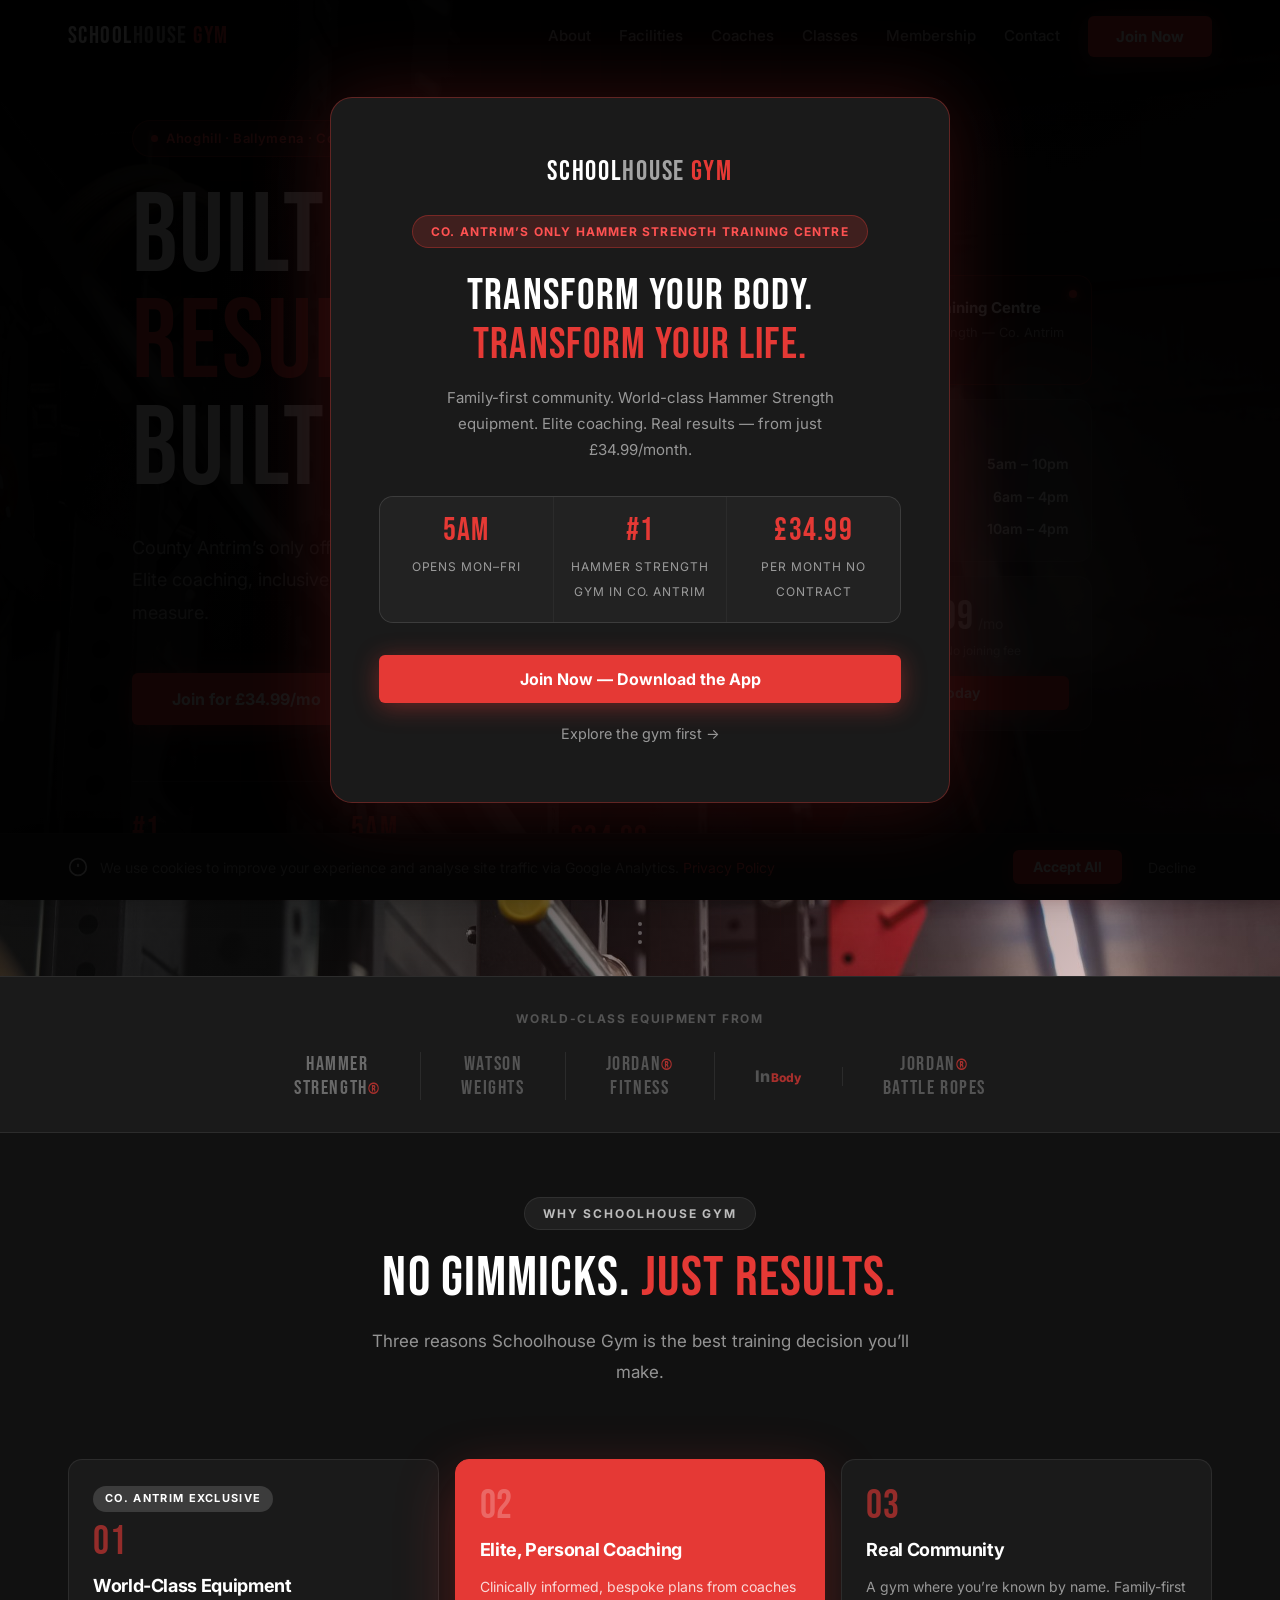
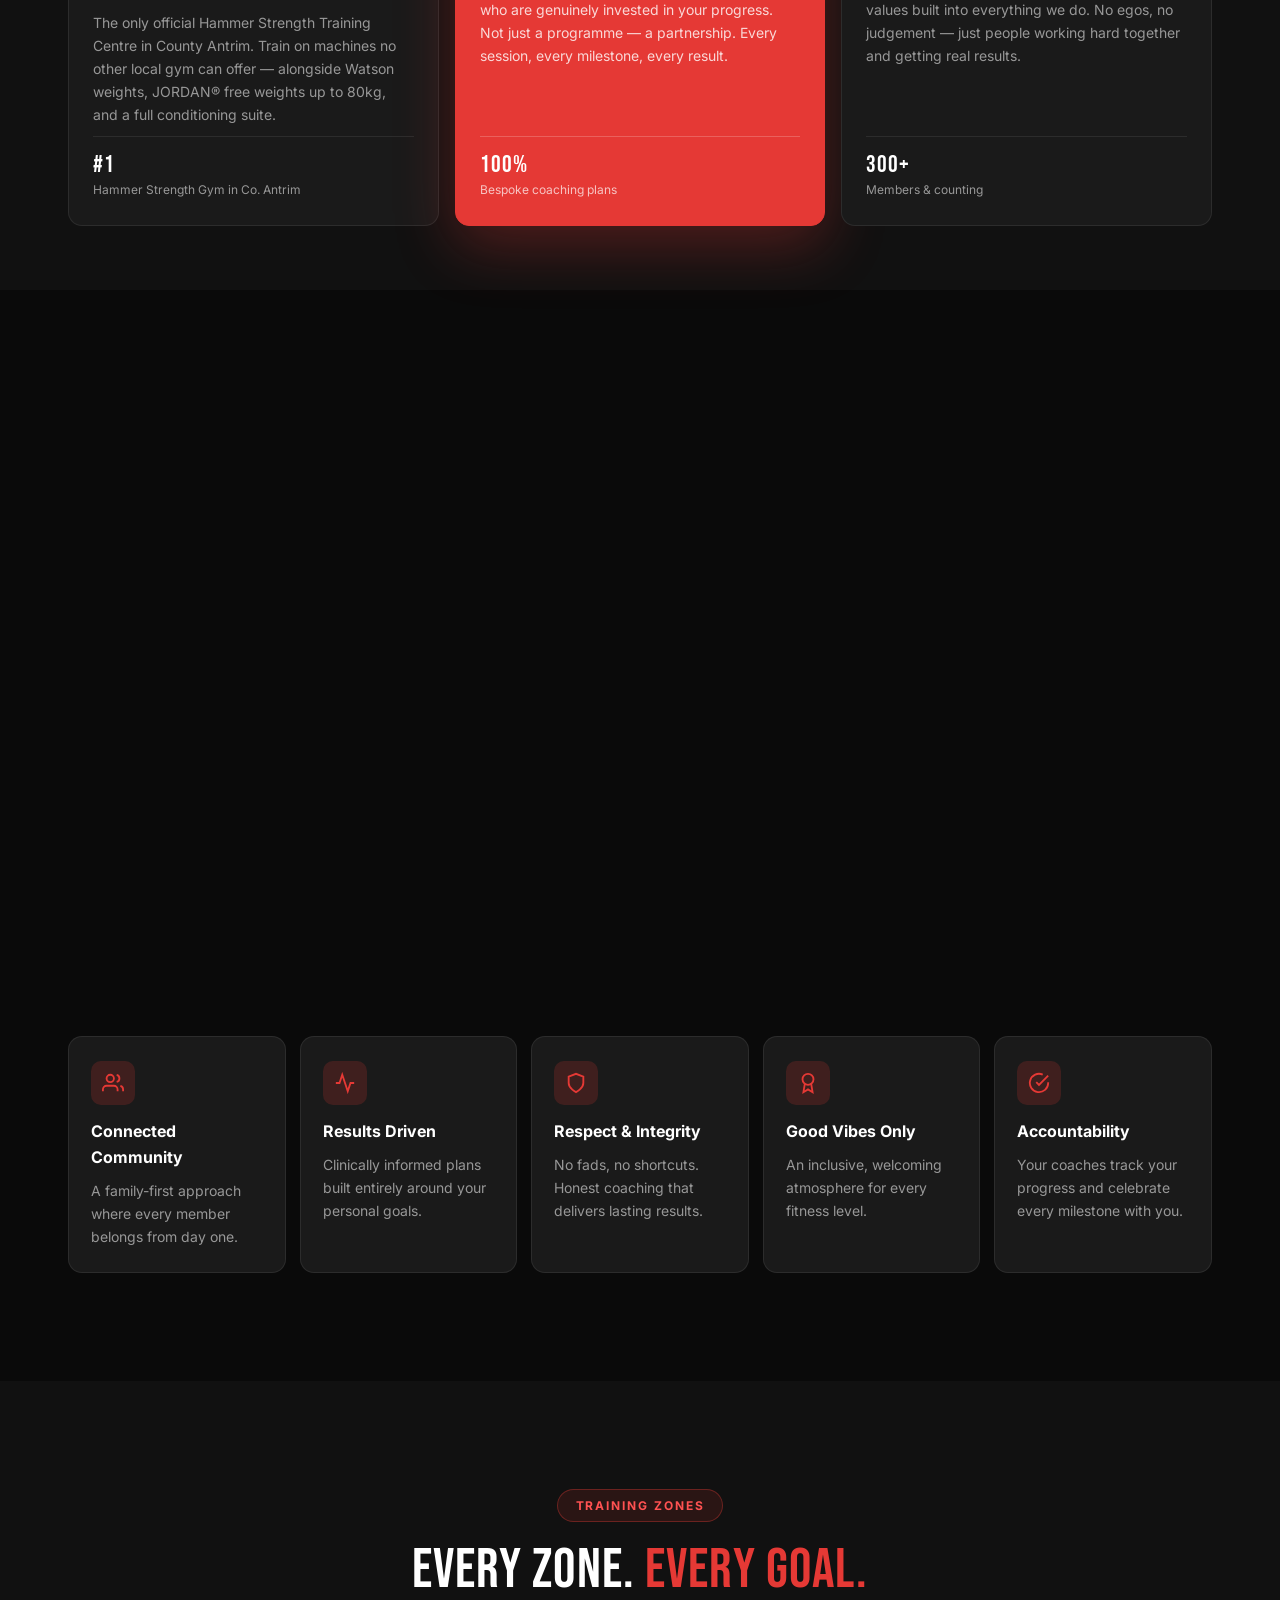
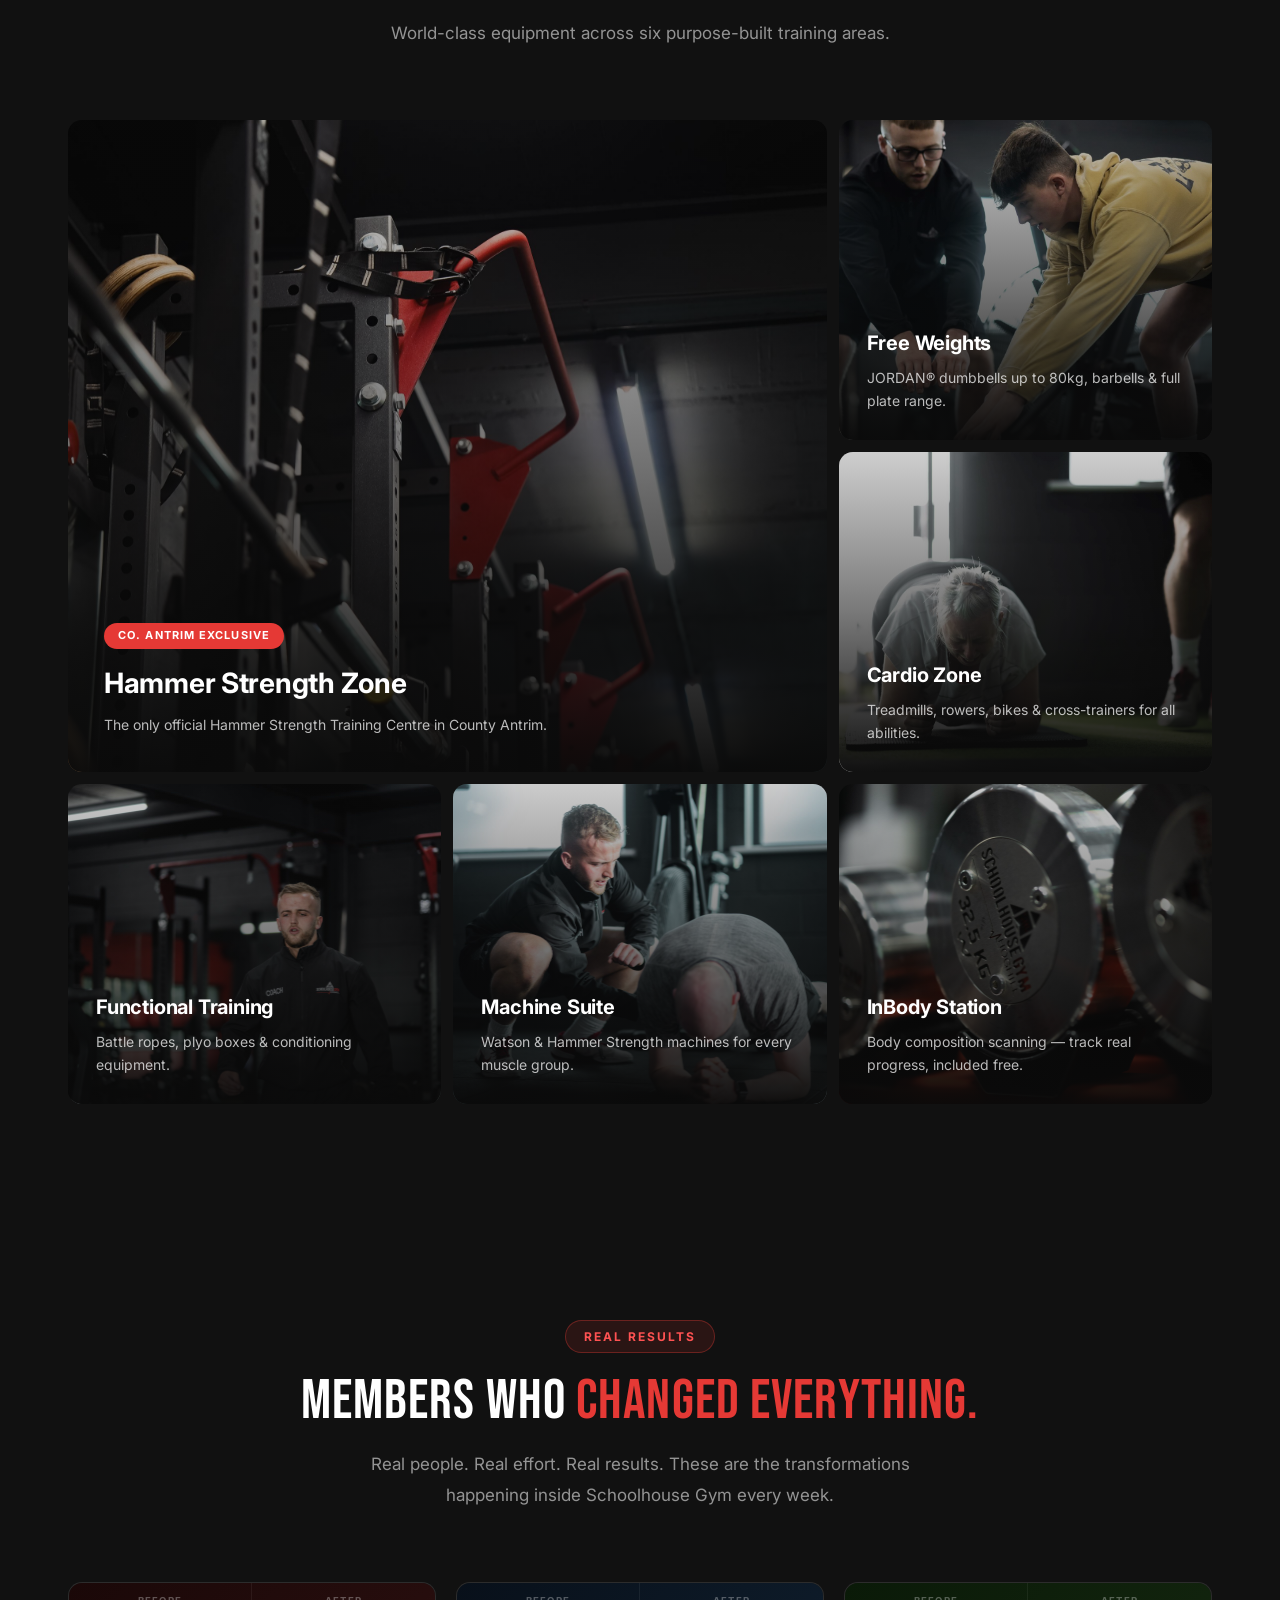
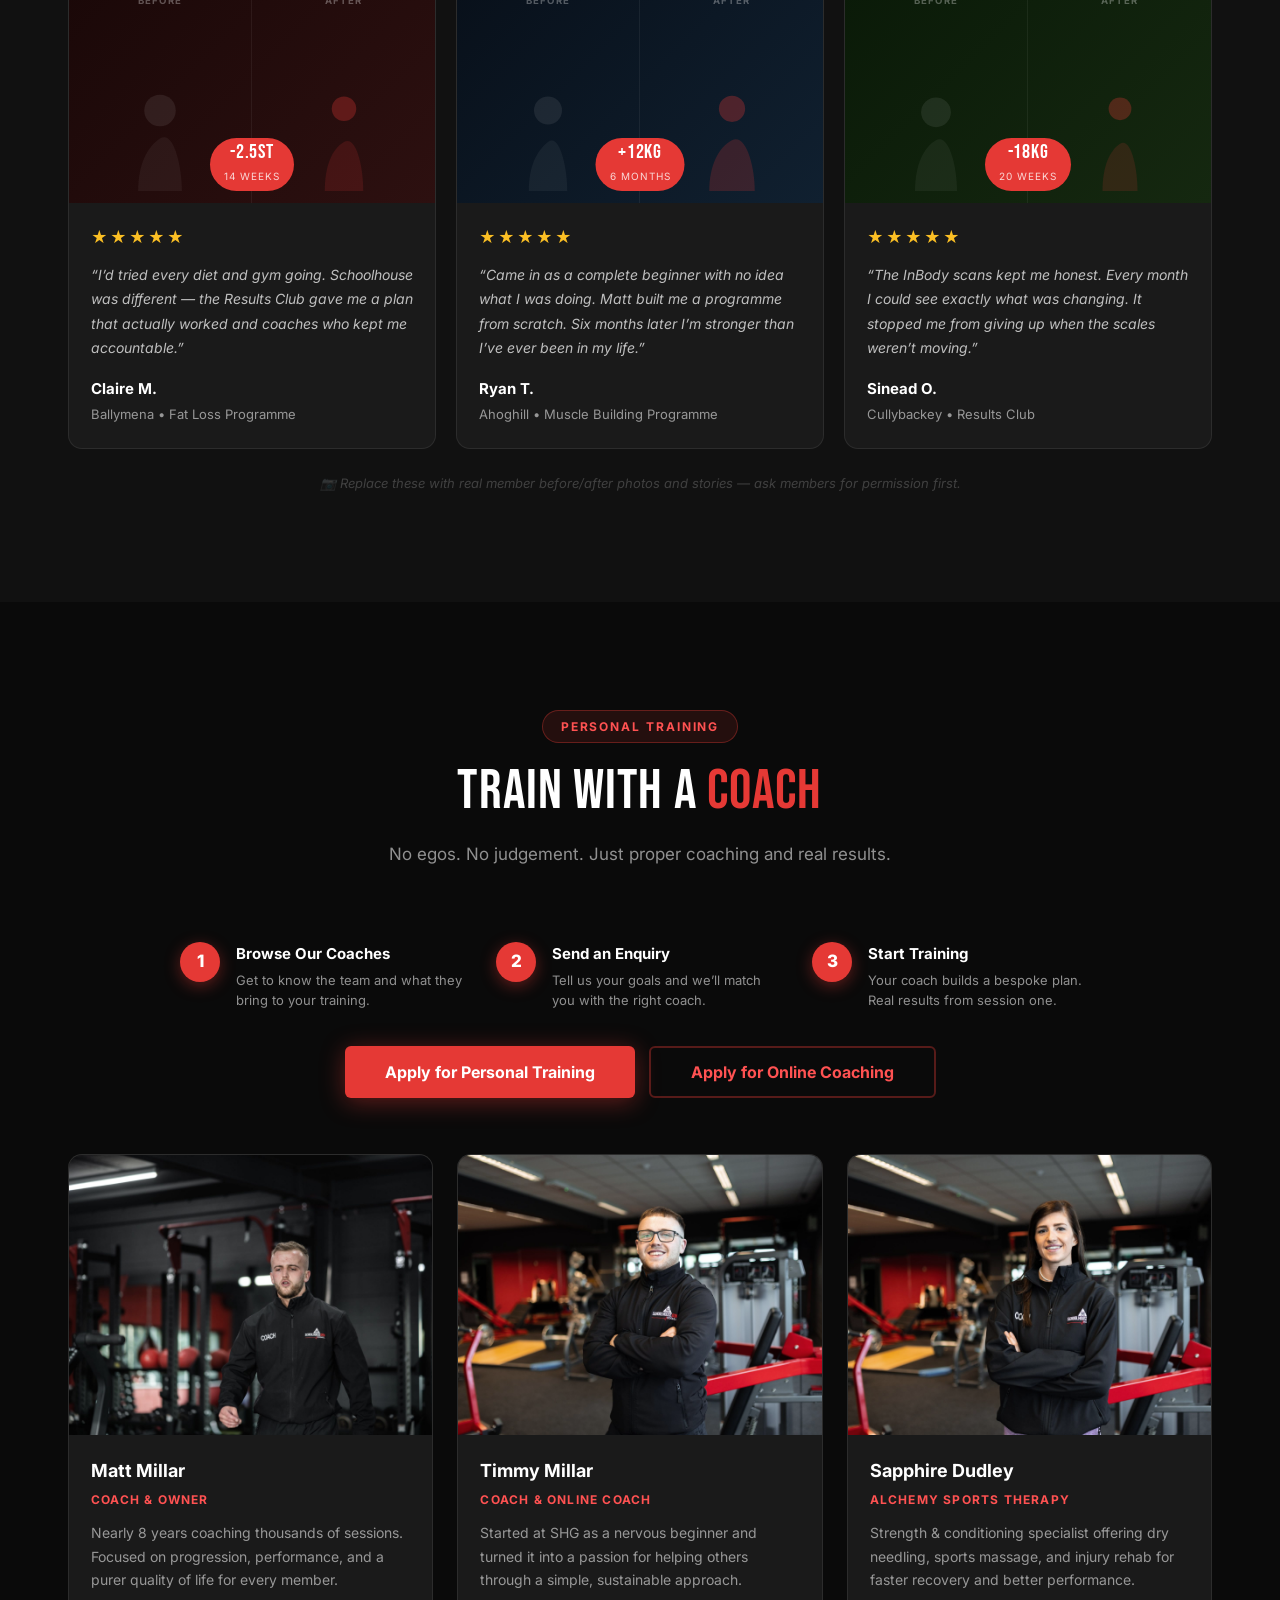
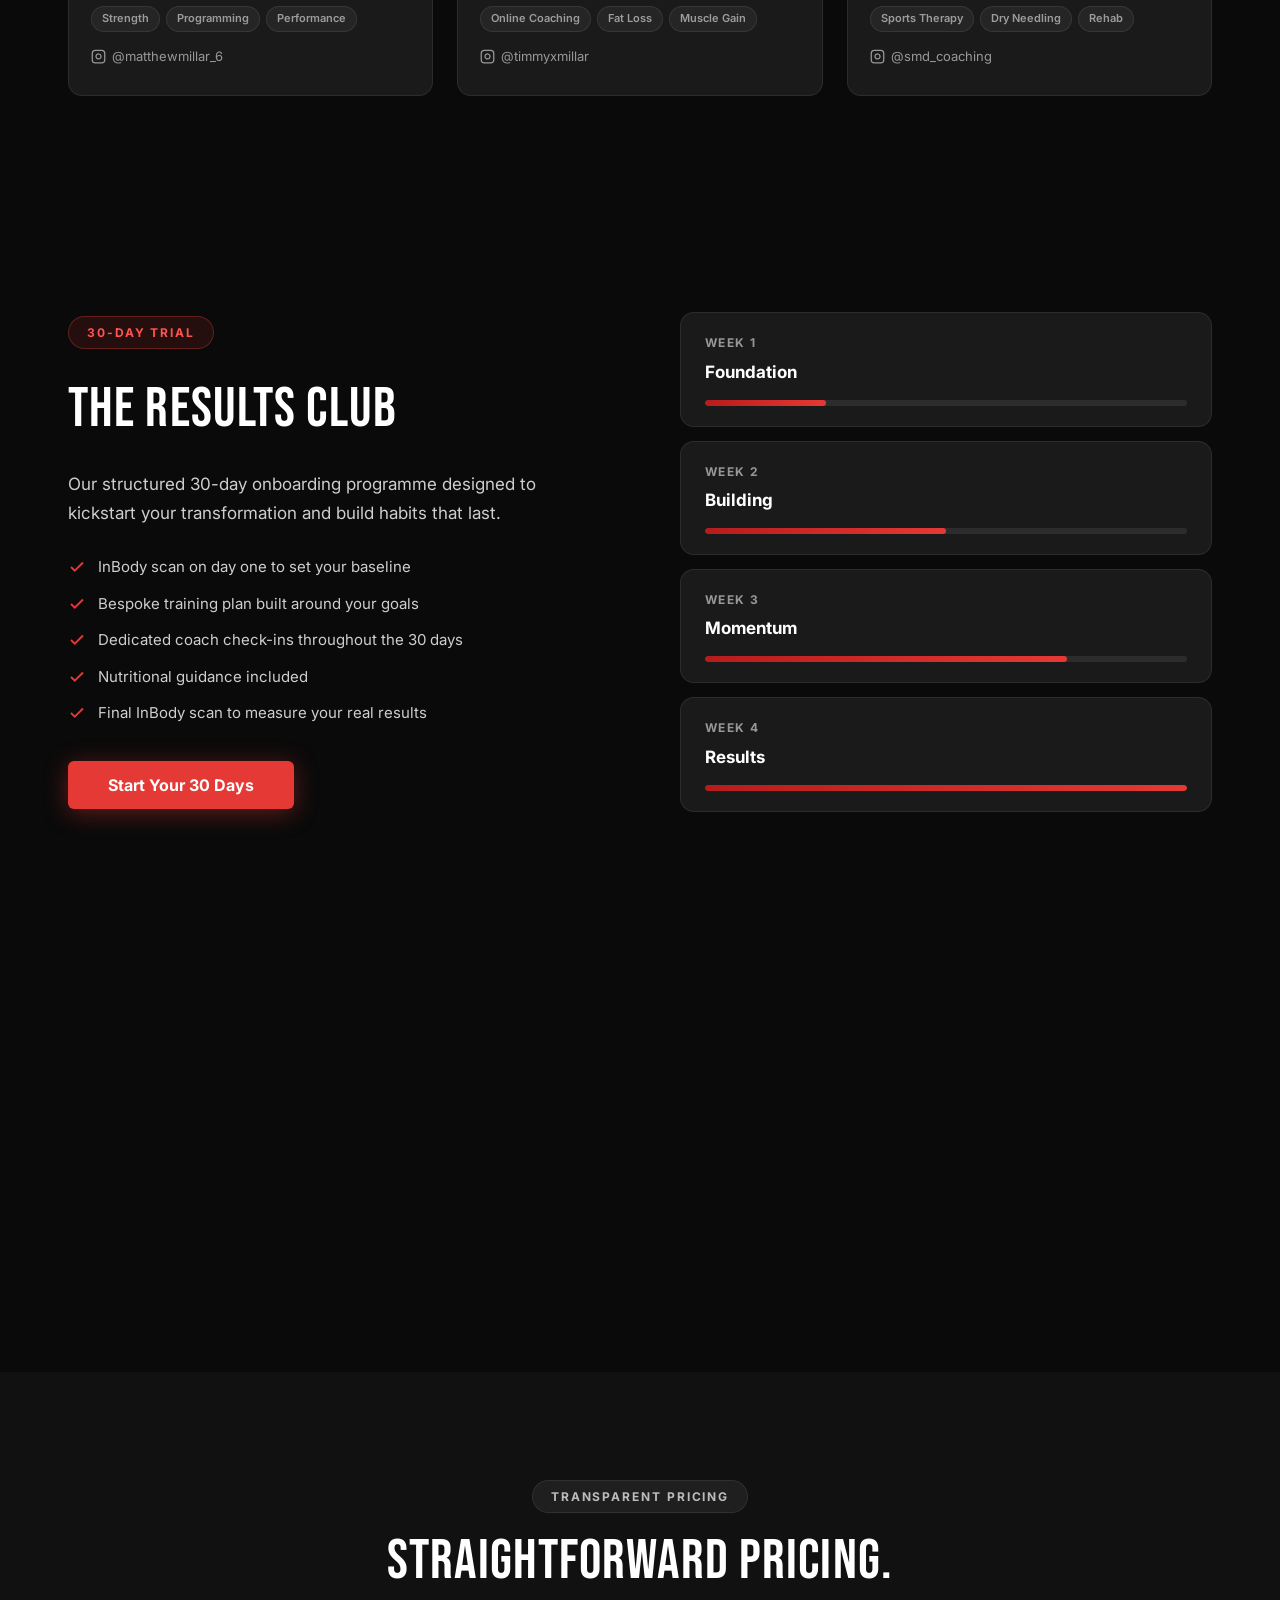
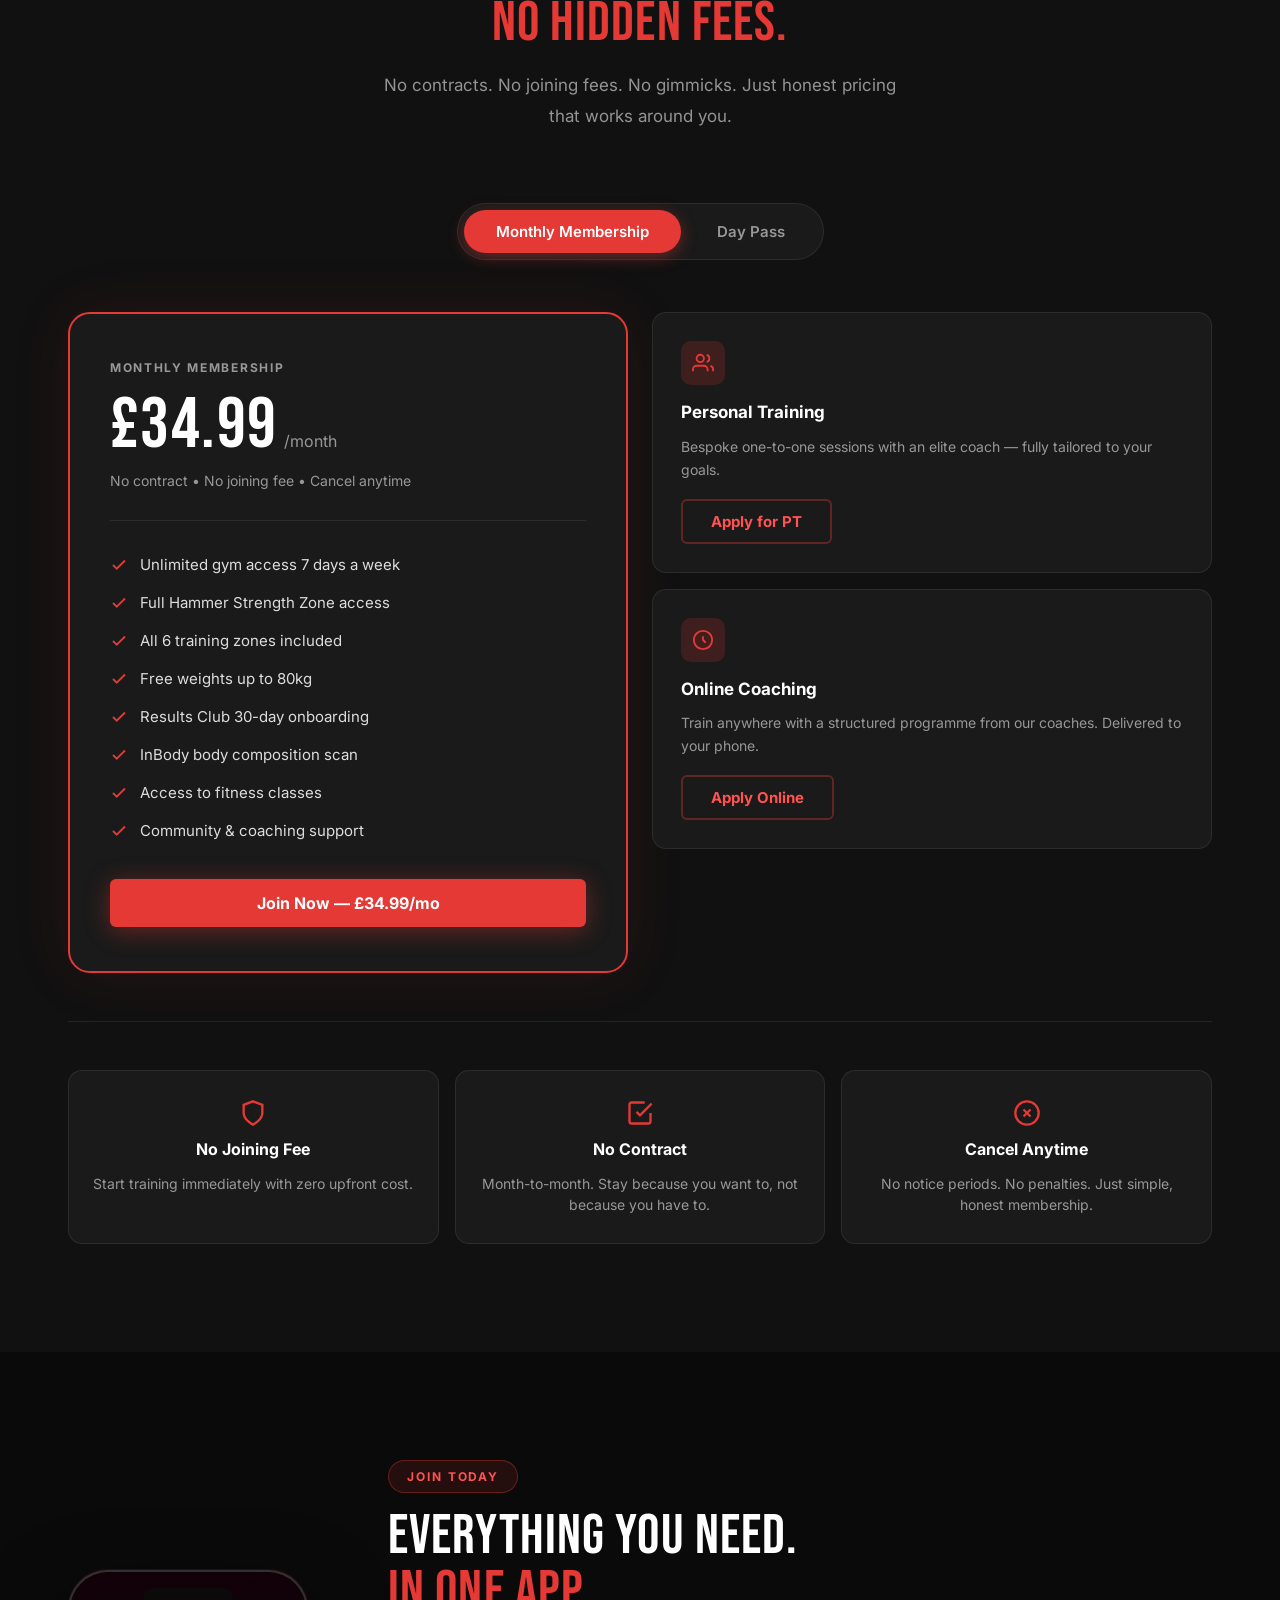
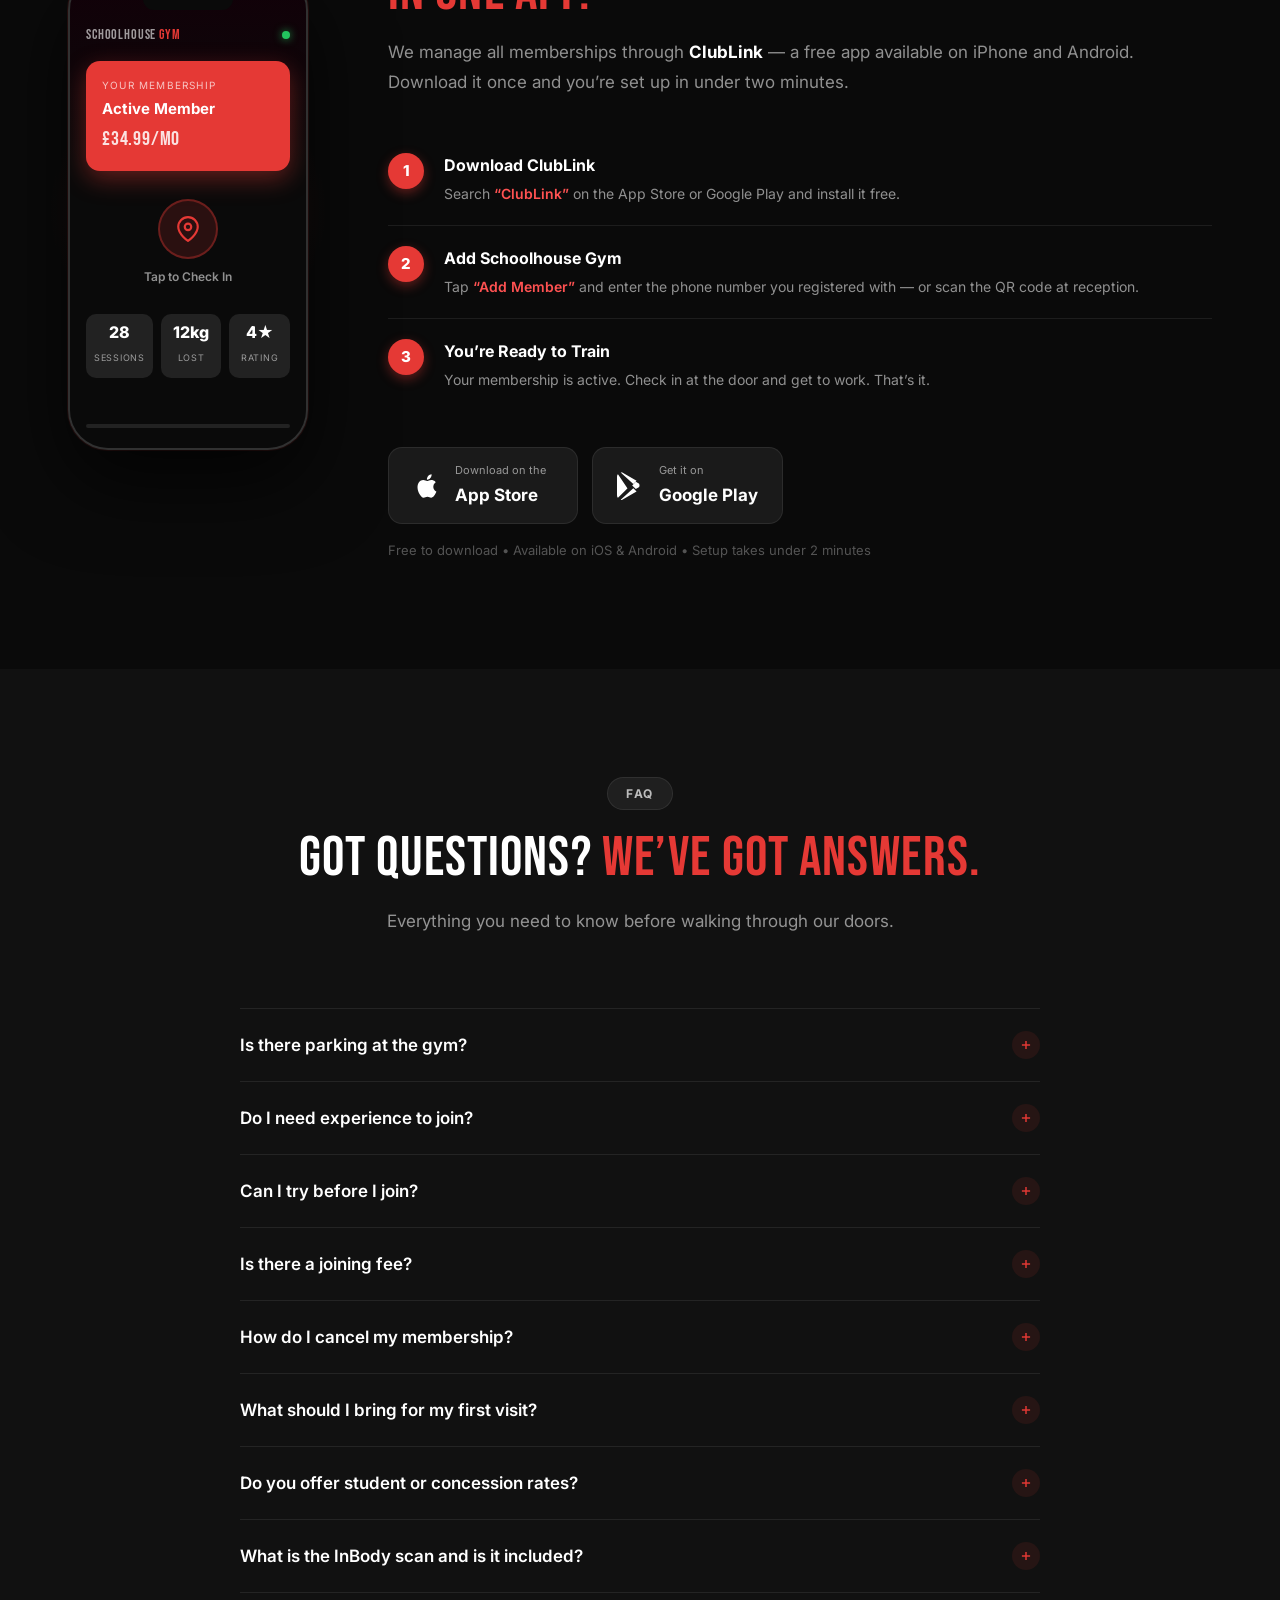
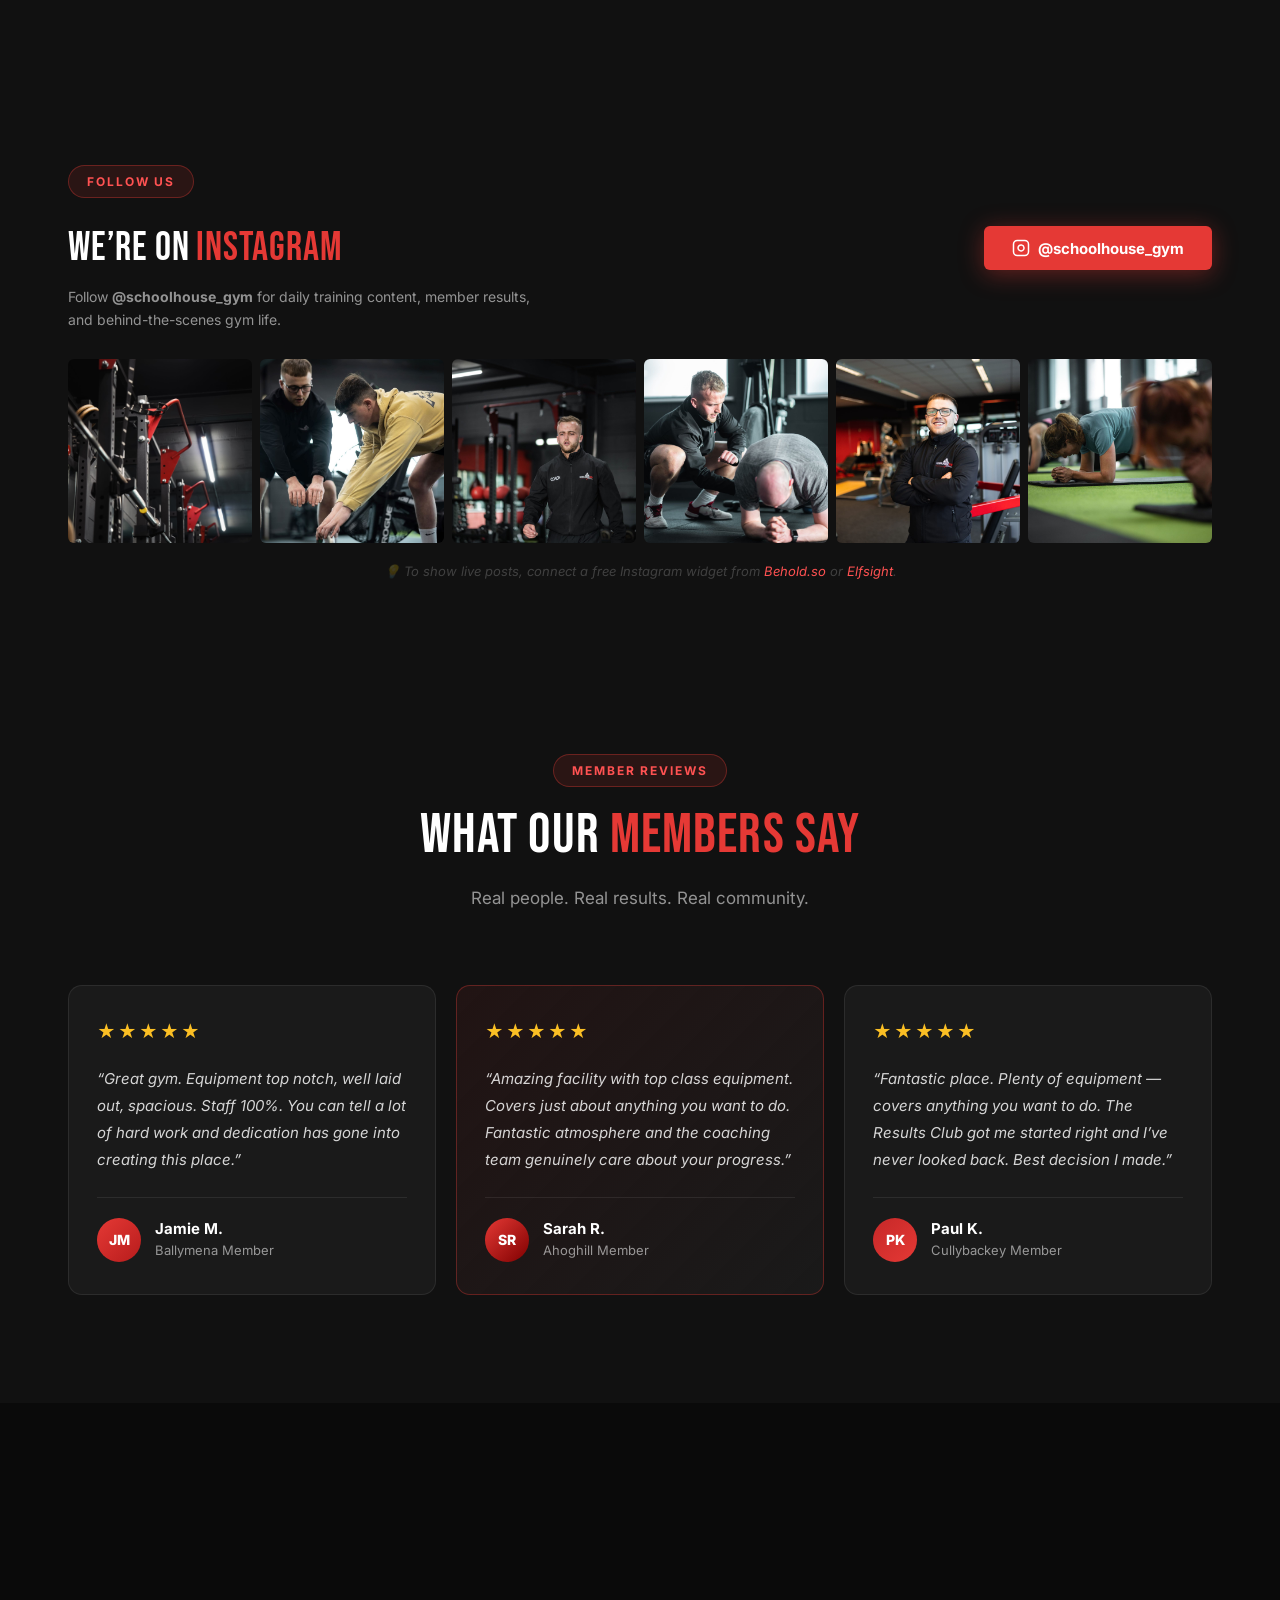
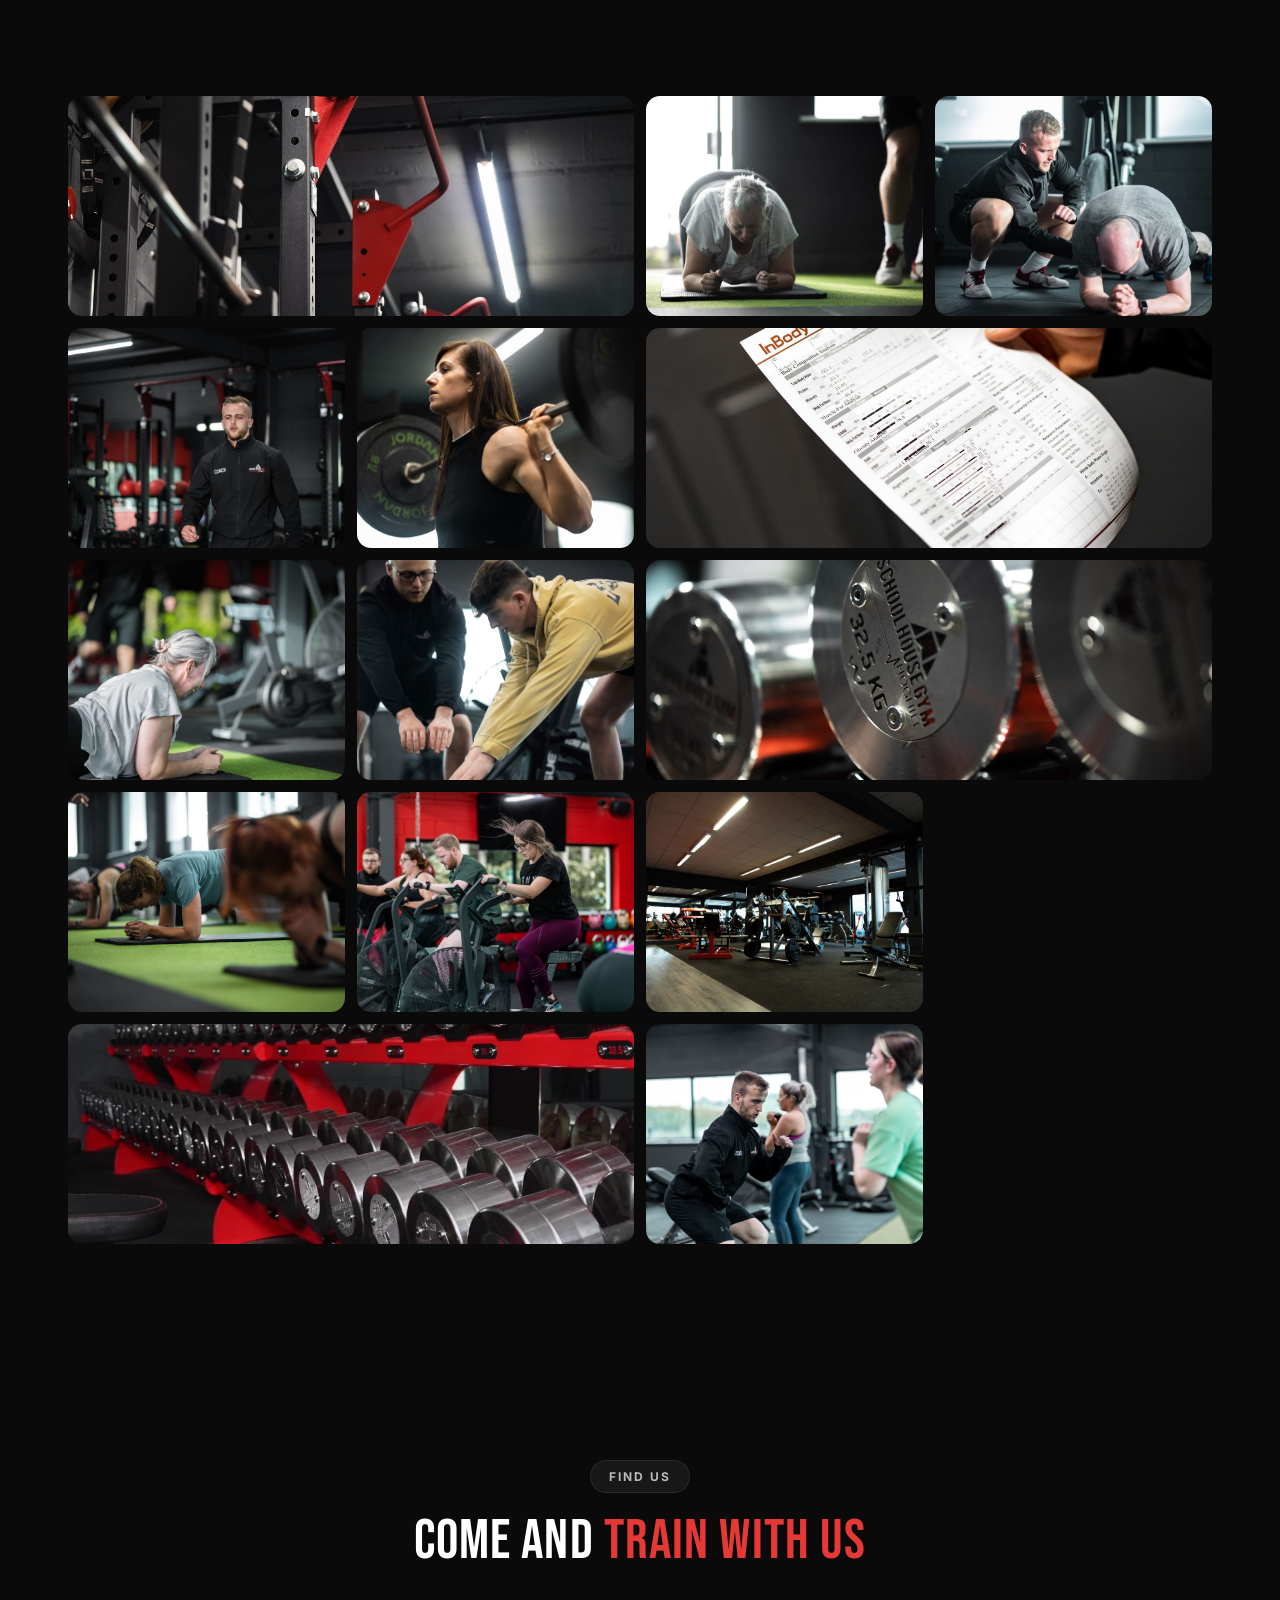
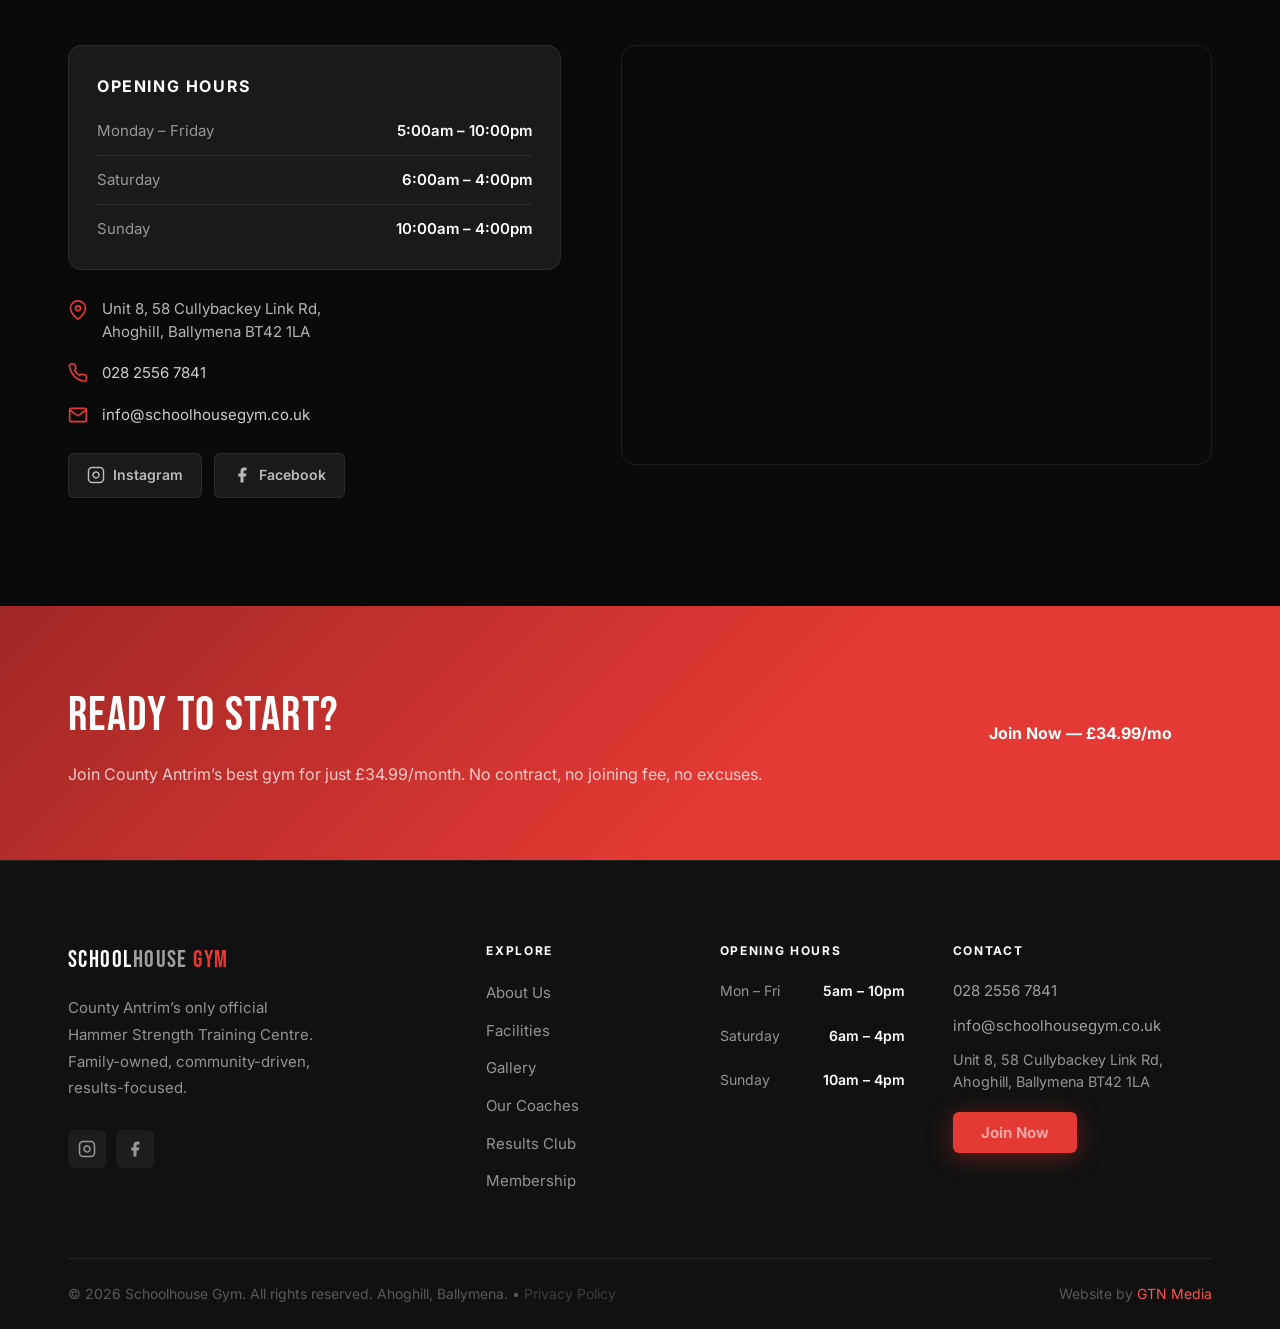
==== index.html @ 80352563 "feat: initial Schoolhouse Gym website" ====
<!DOCTYPE html>
<html lang="en">
<head>
  <meta charset="UTF-8">
  <meta name="viewport" content="width=device-width, initial-scale=1.0">
  <meta name="description" content="Schoolhouse Gym Ahoghill — County Antrim's only official Hammer Strength training facility. Elite coaching, InBody scans, Results Club. Join from £34.99/month. No contract.">
  <meta name="theme-color" content="#0a0a0a">
  <title>Schoolhouse Gym | Co. Antrim's Only Hammer Strength Gym</title>
  <link rel="preconnect" href="https://fonts.googleapis.com">
  <link rel="preconnect" href="https://fonts.gstatic.com" crossorigin>
  <link href="https://fonts.googleapis.com/css2?family=Bebas+Neue&family=Inter:wght@400;500;600;700;800;900&display=swap" rel="stylesheet">
  <link rel="icon" type="image/svg+xml" href="favicon.svg">
  <link rel="stylesheet" href="css/styles.css">
  <meta property="og:type" content="website">
  <meta property="og:site_name" content="Schoolhouse Gym">
  <meta property="og:title" content="Schoolhouse Gym | Co. Antrim's Only Hammer Strength Gym">
  <meta property="og:description" content="County Antrim's only official Hammer Strength training facility in Ahoghill, Ballymena. Join from £34.99/month. No contract.">
  <meta property="og:url" content="https://maogtn.github.io/schoolhouse-gym/">
  <meta property="og:image" content="https://maogtn.github.io/schoolhouse-gym/favicon.svg">
  <meta name="twitter:card" content="summary_large_image">
  <script type="application/ld+json">
  {
    "@context": "https://schema.org",
    "@type": "HealthClub",
    "name": "Schoolhouse Gym",
    "description": "County Antrim's only official Hammer Strength training facility in Ahoghill, Ballymena.",
    "url": "https://maogtn.github.io/schoolhouse-gym/",
    "telephone": "+442825567841",
    "email": "info@schoolhousegym.co.uk",
    "address": {
      "@type": "PostalAddress",
      "streetAddress": "Unit 8, 58 Cullybackey Link Rd",
      "addressLocality": "Ahoghill",
      "addressRegion": "County Antrim",
      "postalCode": "BT42 1LA",
      "addressCountry": "GB"
    },
    "openingHoursSpecification": [
      {"@type":"OpeningHoursSpecification","dayOfWeek":["Monday","Tuesday","Wednesday","Thursday","Friday"],"opens":"05:00","closes":"22:00"},
      {"@type":"OpeningHoursSpecification","dayOfWeek":"Saturday","opens":"06:00","closes":"16:00"},
      {"@type":"OpeningHoursSpecification","dayOfWeek":"Sunday","opens":"10:00","closes":"16:00"}
    ],
    "priceRange": "££"
  }
  </script>
</head>
<body>

  <!-- ENTRY MODAL -->
  <div class="entry-modal" id="entry-modal" role="dialog" aria-modal="true">
    <div class="entry-modal__backdrop"></div>
    <div class="entry-modal__inner">
      <div class="entry-modal__logo"><span class="logo-s">School</span><span class="logo-h">house</span>&nbsp;<span class="logo-g">GYM</span></div>
      <span class="entry-modal__badge">Co. Antrim&rsquo;s Only Hammer Strength Training Centre</span>
      <h2 class="entry-modal__title">TRANSFORM YOUR BODY.<br><span class="text-red">TRANSFORM YOUR LIFE.</span></h2>
      <p class="entry-modal__sub">Family-first community. World-class Hammer Strength equipment. Elite coaching. Real results — from just £34.99/month.</p>
      <div class="entry-modal__stats">
        <div class="entry-stat"><strong>5am</strong><span>Opens Mon&ndash;Fri</span></div>
        <div class="entry-stat"><strong>#1</strong><span>Hammer Strength Gym in Co. Antrim</span></div>
        <div class="entry-stat"><strong>£34.99</strong><span>Per Month No Contract</span></div>
      </div>
      <div class="entry-modal__ctas">
        <a href="#download-app" class="btn btn--red btn--lg btn--full" id="modal-join">Join Now &mdash; Download the App</a>
        <button class="entry-modal__skip" id="modal-skip">Explore the gym first &rarr;</button>
      </div>
    </div>
  </div>

  <!-- HEADER -->
  <header class="header" id="header">
    <nav class="nav container">
      <a href="#home" class="nav__logo"><span class="logo-s">School</span><span class="logo-h">house</span>&nbsp;<span class="logo-g">GYM</span></a>
      <ul class="nav__links" id="nav-links">
        <li><a href="#about">About</a></li>
        <li><a href="#facilities">Facilities</a></li>
        <li><a href="#personal-training">Coaches</a></li>
        <li><a href="#classes">Classes</a></li>
        <li><a href="#membership">Membership</a></li>
        <li><a href="#contact">Contact</a></li>
        <li class="nav__mobile-cta"><a href="#download-app" class="btn btn--red">Join Now</a></li>
      </ul>
      <a href="#download-app" class="btn btn--red nav__cta">Join Now</a>
      <button class="nav__toggle" id="nav-toggle" aria-label="Open menu" aria-expanded="false">
        <span></span><span></span><span></span>
      </button>
    </nav>
  </header>

  <main>

    <!-- HERO -->
    <section class="hero" id="home">
      <div class="hero__video-wrap" aria-hidden="true">
        <video class="hero__video" autoplay muted loop playsinline poster="images/gym-7.jpg">
          <source src="videos/hero.mp4" type="video/mp4">
        </video>
      </div>
      <div class="hero__bg"></div>
      <div class="hero__grid" aria-hidden="true"></div>
      <div class="container">
        <div class="hero__inner">
          <div class="hero__content">
            <span class="hero__badge fade-in">Ahoghill &middot; Ballymena &middot; County Antrim</span>
            <h1 class="hero__title fade-in">BUILT FOR<br><span class="text-red">RESULTS.</span><br>BUILT FOR YOU.</h1>
            <p class="hero__sub fade-in">County Antrim&rsquo;s only official Hammer Strength training facility. Elite coaching, inclusive community, and results you can measure.</p>
            <div class="hero__ctas fade-in">
              <a href="#download-app" class="btn btn--red btn--lg">Join for £34.99/mo</a>
              <a href="#about" class="btn btn--ghost btn--lg">Discover More</a>
            </div>
            <div class="hero__proof fade-in">
              <div class="proof-item"><strong>#1</strong><span>Hammer Strength Facility in Co. Antrim</span></div>
              <div class="proof-divider" aria-hidden="true"></div>
              <div class="proof-item"><strong>5am</strong><span>Earliest Open &mdash; Mon to Fri</span></div>
              <div class="proof-divider" aria-hidden="true"></div>
              <div class="proof-item"><strong>£34.99</strong><span>Per Month &mdash; No Contract</span></div>
            </div>
          </div>
          <div class="hero__cards fade-in" aria-hidden="true">
            <div class="hero-card hero-card--hammer">
              <div class="hero-card__dot"></div>
              <div class="hero-card__icon">
                <svg viewBox="0 0 24 24" fill="none" stroke="currentColor" stroke-width="1.5"><rect x="2" y="10" width="4" height="4" rx="1"/><rect x="18" y="10" width="4" height="4" rx="1"/><rect x="7" y="8" width="3" height="8" rx="1"/><rect x="14" y="8" width="3" height="8" rx="1"/><line x1="6" y1="12" x2="7" y2="12"/><line x1="17" y1="12" x2="18" y2="12"/><line x1="10" y1="12" x2="14" y2="12"/></svg>
              </div>
              <div>
                <div class="hero-card__title">Official Training Centre</div>
                <div class="hero-card__sub">Hammer Strength &mdash; Co. Antrim Exclusive</div>
              </div>
            </div>
            <div class="hero-card hero-card--hours">
              <div class="hero-card__label">Opening Hours</div>
              <div class="hours-row"><span>Mon &ndash; Fri</span><strong>5am &ndash; 10pm</strong></div>
              <div class="hours-row"><span>Saturday</span><strong>6am &ndash; 4pm</strong></div>
              <div class="hours-row"><span>Sunday</span><strong>10am &ndash; 4pm</strong></div>
            </div>
            <div class="hero-card hero-card--join">
              <div class="hero-join-price"><strong>£34.99</strong><span>/mo</span></div>
              <div class="hero-join-note">No contract &bull; No joining fee</div>
              <a href="#download-app" class="btn btn--red btn--full btn--sm">Join Today</a>
            </div>
          </div>
        </div>
      </div>
      <div class="hero__scroll-cue" aria-hidden="true">
        <div class="scroll-dot"></div><div class="scroll-dot"></div><div class="scroll-dot"></div>
      </div>
    </section>

    <!-- BRAND LOGOS -->
    <section class="brand-logos" aria-label="Equipment brands">
      <div class="container">
        <p class="brand-logos__label">World-class equipment from</p>
        <div class="brand-logos__strip">
          <div class="brand-logo brand-logo--hs">Hammer<br>Strength<span>&#174;</span></div>
          <div class="brand-logo brand-logo--watson">Watson<br>Weights</div>
          <div class="brand-logo brand-logo--jordan">JORDAN<span>&#174;</span><br>Fitness</div>
          <div class="brand-logo brand-logo--inbody">In<span>Body</span></div>
          <div class="brand-logo brand-logo--plyo">JORDAN<span>&#174;</span><br>Battle Ropes</div>
        </div>
      </div>
    </section>

    <!-- WHY SCHOOLHOUSE — 3 PILLARS -->
    <section class="pillars section">
      <div class="container">
        <div class="section__header fade-in">
          <span class="section__tag">Why Schoolhouse Gym</span>
          <h2>No Gimmicks. <span class="text-red">Just Results.</span></h2>
          <p>Three reasons Schoolhouse Gym is the best training decision you&rsquo;ll make.</p>
        </div>
        <div class="pillars__grid carousel-on-mobile" data-carousel>
          <div class="pillar-card fade-in">
            <div class="pillar-card__badge">Co. Antrim Exclusive</div>
            <div class="pillar-card__num">01</div>
            <h3>World-Class Equipment</h3>
            <p>The only official Hammer Strength Training Centre in County Antrim. Train on machines no other local gym can offer &mdash; alongside Watson weights, JORDAN&reg; free weights up to 80kg, and a full conditioning suite.</p>
            <div class="pillar-card__stat"><strong>#1</strong><span>Hammer Strength Gym in Co. Antrim</span></div>
          </div>
          <div class="pillar-card pillar-card--featured fade-in">
            <div class="pillar-card__num">02</div>
            <h3>Elite, Personal Coaching</h3>
            <p>Clinically informed, bespoke plans from coaches who are genuinely invested in your progress. Not just a programme &mdash; a partnership. Every session, every milestone, every result.</p>
            <div class="pillar-card__stat"><strong>100%</strong><span>Bespoke coaching plans</span></div>
          </div>
          <div class="pillar-card fade-in">
            <div class="pillar-card__num">03</div>
            <h3>Real Community</h3>
            <p>A gym where you&rsquo;re known by name. Family-first values built into everything we do. No egos, no judgement &mdash; just people working hard together and getting real results.</p>
            <div class="pillar-card__stat"><strong>300+</strong><span>Members &amp; counting</span></div>
          </div>
        </div>
      </div>
    </section>

    <!-- ABOUT -->
    <section class="about section" id="about">
      <div class="container">
        <div class="about__grid">
          <div class="about__content fade-in">
            <span class="section__tag">Our Story</span>
            <h2>More Than a Gym.<br><span class="text-red">A Family.</span></h2>
            <p class="about__lead">We built Schoolhouse Gym around one simple belief: everyone deserves access to elite fitness in a place that feels like home.</p>
            <p>Located in Ahoghill and serving Ballymena, Cullybackey, Kells, Broughshane, Portglenone and beyond &mdash; we&rsquo;re County Antrim&rsquo;s only official Hammer Strength training facility. Our elite coaching team delivers bespoke, clinically informed training plans designed around your goals.</p>
            <p>You&rsquo;re not just a number here. You&rsquo;re family.</p>
            <div class="about__actions">
              <a href="#download-app" class="btn btn--red">Join the Family</a>
              <a href="#personal-training" class="btn btn--outline-white">Meet Our Coaches</a>
            </div>
          </div>
          <div class="about__founder fade-in">
            <div class="about__founder-photo">
              <img src="images/matt-millar.jpg" alt="Matt Millar — Founder, Schoolhouse Gym" loading="lazy">
            </div>
            <div class="about__founder-card">
              <div class="about__founder-quote">
                &ldquo;I wanted to build somewhere I&rsquo;d actually want to train. Somewhere with world-class kit, coaches who genuinely care, and an atmosphere where everyone feels they belong. That&rsquo;s Schoolhouse Gym.&rdquo;
              </div>
              <div class="about__founder-sig">
                <strong>Matt Millar</strong>
                <span>Founder &amp; Head Coach</span>
              </div>
            </div>
          </div>
        </div>
        <div class="about__values fade-in">
          <div class="value-card">
            <div class="value-card__icon"><svg viewBox="0 0 24 24" fill="none" stroke="currentColor" stroke-width="2"><path d="M17 21v-2a4 4 0 0 0-4-4H5a4 4 0 0 0-4 4v2"/><circle cx="9" cy="7" r="4"/><path d="M23 21v-2a4 4 0 0 0-3-3.87M16 3.13a4 4 0 0 1 0 7.75"/></svg></div>
            <h4>Connected Community</h4>
            <p>A family-first approach where every member belongs from day one.</p>
          </div>
          <div class="value-card">
            <div class="value-card__icon"><svg viewBox="0 0 24 24" fill="none" stroke="currentColor" stroke-width="2"><polyline points="22 12 18 12 15 21 9 3 6 12 2 12"/></svg></div>
            <h4>Results Driven</h4>
            <p>Clinically informed plans built entirely around your personal goals.</p>
          </div>
          <div class="value-card">
            <div class="value-card__icon"><svg viewBox="0 0 24 24" fill="none" stroke="currentColor" stroke-width="2"><path d="M12 22s8-4 8-10V5l-8-3-8 3v7c0 6 8 10 8 10z"/></svg></div>
            <h4>Respect &amp; Integrity</h4>
            <p>No fads, no shortcuts. Honest coaching that delivers lasting results.</p>
          </div>
          <div class="value-card">
            <div class="value-card__icon"><svg viewBox="0 0 24 24" fill="none" stroke="currentColor" stroke-width="2"><circle cx="12" cy="8" r="6"/><path d="M15.477 12.89L17 22l-5-3-5 3 1.523-9.11"/></svg></div>
            <h4>Good Vibes Only</h4>
            <p>An inclusive, welcoming atmosphere for every fitness level.</p>
          </div>
          <div class="value-card">
            <div class="value-card__icon"><svg viewBox="0 0 24 24" fill="none" stroke="currentColor" stroke-width="2"><path d="M22 11.08V12a10 10 0 1 1-5.93-9.14"/><polyline points="22 4 12 14.01 9 11.01"/></svg></div>
            <h4>Accountability</h4>
            <p>Your coaches track your progress and celebrate every milestone with you.</p>
          </div>
        </div>
      </div>
    </section>

    <!-- FACILITIES / TRAINING ZONES -->
    <section class="zones section section--dark" id="facilities">
      <div class="container">
        <div class="section__header fade-in">
          <span class="section__tag section__tag--red">Training Zones</span>
          <h2>Every Zone. <span class="text-red">Every Goal.</span></h2>
          <p>World-class equipment across six purpose-built training areas.</p>
        </div>
        <div class="zones__grid fade-in">

          <div class="zone-card zone-card--feature" style="background-image:url('images/gym-7.jpg')">
            <div class="zone-card__overlay"></div>
            <div class="zone-card__body">
              <span class="zone-card__badge">Co. Antrim Exclusive</span>
              <h3>Hammer Strength Zone</h3>
              <p>The only official Hammer Strength Training Centre in County Antrim.</p>
            </div>
          </div>

          <div class="zone-card" style="background-image:url('images/gym-4.jpg')">
            <div class="zone-card__overlay"></div>
            <div class="zone-card__body">
              <h3>Free Weights</h3>
              <p>JORDAN&reg; dumbbells up to 80kg, barbells &amp; full plate range.</p>
            </div>
          </div>

          <div class="zone-card" style="background-image:url('images/gym-1.jpg')">
            <div class="zone-card__overlay"></div>
            <div class="zone-card__body">
              <h3>Cardio Zone</h3>
              <p>Treadmills, rowers, bikes &amp; cross-trainers for all abilities.</p>
            </div>
          </div>

          <div class="zone-card" style="background-image:url('images/gym-12.jpg')">
            <div class="zone-card__overlay"></div>
            <div class="zone-card__body">
              <h3>Functional Training</h3>
              <p>Battle ropes, plyo boxes &amp; conditioning equipment.</p>
            </div>
          </div>

          <div class="zone-card" style="background-image:url('images/gym-2.jpg')">
            <div class="zone-card__overlay"></div>
            <div class="zone-card__body">
              <h3>Machine Suite</h3>
              <p>Watson &amp; Hammer Strength machines for every muscle group.</p>
            </div>
          </div>

          <div class="zone-card zone-card--inbody" style="background-image:url('images/gym-8.jpg')">
            <div class="zone-card__overlay"></div>
            <div class="zone-card__body">
              <h3>InBody Station</h3>
              <p>Body composition scanning — track real progress, included free.</p>
            </div>
          </div>

        </div>
      </div>
    </section>

    <!-- TRANSFORMATIONS -->
    <section class="transformations section section--dark" id="results">
      <div class="container">
        <div class="section__header fade-in">
          <span class="section__tag section__tag--red">Real Results</span>
          <h2>Members Who <span class="text-red">Changed Everything.</span></h2>
          <p>Real people. Real effort. Real results. These are the transformations happening inside Schoolhouse Gym every week.</p>
        </div>
        <div class="transformations__grid carousel-on-mobile" data-carousel>

          <div class="transform-card fade-in">
            <div class="transform-card__visual transform-card__visual--1">
              <div class="transform-card__before">
                <span class="transform-label">Before</span>
                <svg viewBox="0 0 80 120" fill="none"><ellipse cx="40" cy="28" rx="18" ry="18" fill="rgba(255,255,255,0.08)"/><path d="M15 120c0-30 10-50 25-60s25 30 25 60" fill="rgba(255,255,255,0.05)"/></svg>
              </div>
              <div class="transform-card__after">
                <span class="transform-label">After</span>
                <svg viewBox="0 0 80 120" fill="none"><ellipse cx="40" cy="26" rx="14" ry="14" fill="rgba(229,57,53,0.3)"/><path d="M18 120c0-28 8-48 22-56s22 28 22 56" fill="rgba(229,57,53,0.15)"/></svg>
              </div>
              <div class="transform-card__result"><strong>-2.5st</strong><span>14 weeks</span></div>
            </div>
            <div class="transform-card__body">
              <div class="transform-card__stars">&#9733;&#9733;&#9733;&#9733;&#9733;</div>
              <blockquote>&ldquo;I&rsquo;d tried every diet and gym going. Schoolhouse was different &mdash; the Results Club gave me a plan that actually worked and coaches who kept me accountable.&rdquo;</blockquote>
              <div class="transform-card__author"><strong>Claire M.</strong><span>Ballymena &bull; Fat Loss Programme</span></div>
            </div>
          </div>

          <div class="transform-card fade-in">
            <div class="transform-card__visual transform-card__visual--2">
              <div class="transform-card__before">
                <span class="transform-label">Before</span>
                <svg viewBox="0 0 80 120" fill="none"><ellipse cx="40" cy="28" rx="16" ry="16" fill="rgba(255,255,255,0.08)"/><path d="M18 120c0-28 9-46 22-56s22 28 22 56" fill="rgba(255,255,255,0.05)"/></svg>
              </div>
              <div class="transform-card__after">
                <span class="transform-label">After</span>
                <svg viewBox="0 0 80 120" fill="none"><ellipse cx="40" cy="26" rx="15" ry="15" fill="rgba(229,57,53,0.3)"/><path d="M14 120c0-28 10-50 26-58s26 30 26 58" fill="rgba(229,57,53,0.2)"/></svg>
              </div>
              <div class="transform-card__result"><strong>+12kg</strong><span>6 months</span></div>
            </div>
            <div class="transform-card__body">
              <div class="transform-card__stars">&#9733;&#9733;&#9733;&#9733;&#9733;</div>
              <blockquote>&ldquo;Came in as a complete beginner with no idea what I was doing. Matt built me a programme from scratch. Six months later I&rsquo;m stronger than I&rsquo;ve ever been in my life.&rdquo;</blockquote>
              <div class="transform-card__author"><strong>Ryan T.</strong><span>Ahoghill &bull; Muscle Building Programme</span></div>
            </div>
          </div>

          <div class="transform-card fade-in">
            <div class="transform-card__visual transform-card__visual--3">
              <div class="transform-card__before">
                <span class="transform-label">Before</span>
                <svg viewBox="0 0 80 120" fill="none"><ellipse cx="40" cy="30" rx="17" ry="17" fill="rgba(255,255,255,0.08)"/><path d="M16 120c0-30 10-50 24-58s24 28 24 58" fill="rgba(255,255,255,0.05)"/></svg>
              </div>
              <div class="transform-card__after">
                <span class="transform-label">After</span>
                <svg viewBox="0 0 80 120" fill="none"><ellipse cx="40" cy="26" rx="13" ry="13" fill="rgba(229,57,53,0.3)"/><path d="M20 120c0-28 8-46 20-54s20 26 20 54" fill="rgba(229,57,53,0.15)"/></svg>
              </div>
              <div class="transform-card__result"><strong>-18kg</strong><span>20 weeks</span></div>
            </div>
            <div class="transform-card__body">
              <div class="transform-card__stars">&#9733;&#9733;&#9733;&#9733;&#9733;</div>
              <blockquote>&ldquo;The InBody scans kept me honest. Every month I could see exactly what was changing. It stopped me from giving up when the scales weren&rsquo;t moving.&rdquo;</blockquote>
              <div class="transform-card__author"><strong>Sinead O.</strong><span>Cullybackey &bull; Results Club</span></div>
            </div>
          </div>

        </div>
        <p class="transformations__note fade-in">&#128247; Replace these with real member before/after photos and stories — ask members for permission first.</p>
      </div>
    </section>

    <!-- PERSONAL TRAINING / COACHES -->
    <section class="pt-apply section" id="personal-training">
      <div class="container">
        <div class="section__header fade-in">
          <span class="section__tag section__tag--red">Personal Training</span>
          <h2>Train With a <span class="text-red">Coach</span></h2>
          <p>No egos. No judgement. Just proper coaching and real results.</p>
        </div>

        <div class="pt-apply__process fade-in">
          <div class="pt-apply__steps">
            <div class="pt-step">
              <div class="pt-step__num">1</div>
              <div><h4>Browse Our Coaches</h4><p>Get to know the team and what they bring to your training.</p></div>
            </div>
            <div class="pt-step">
              <div class="pt-step__num">2</div>
              <div><h4>Send an Enquiry</h4><p>Tell us your goals and we&rsquo;ll match you with the right coach.</p></div>
            </div>
            <div class="pt-step">
              <div class="pt-step__num">3</div>
              <div><h4>Start Training</h4><p>Your coach builds a bespoke plan. Real results from session one.</p></div>
            </div>
          </div>
          <div class="pt-apply__ctas">
            <a href="mailto:info@schoolhousegym.co.uk?subject=Personal%20Training%20Enquiry" class="btn btn--red btn--lg">Apply for Personal Training</a>
            <a href="mailto:info@schoolhousegym.co.uk?subject=Online%20Coaching%20Enquiry" class="btn btn--outline-red btn--lg">Apply for Online Coaching</a>
          </div>
        </div>

        <div class="coaches__grid fade-in">
          <div class="coach-card">
            <div class="coach-card__photo">
              <img src="images/matt-millar.jpg" alt="Matt Millar" loading="lazy">
            </div>
            <div class="coach-card__body">
              <h3>Matt Millar</h3>
              <span class="coach-card__role">Coach &amp; Owner</span>
              <p>Nearly 8 years coaching thousands of sessions. Focused on progression, performance, and a purer quality of life for every member.</p>
              <div class="coach-card__tags">
                <span>Strength</span><span>Programming</span><span>Performance</span>
              </div>
              <a href="https://www.instagram.com/matthewmillar_6/" class="coach-card__social" target="_blank" rel="noopener">
                <svg viewBox="0 0 24 24" fill="none" stroke="currentColor" stroke-width="2"><rect x="2" y="2" width="20" height="20" rx="5"/><path d="M16 11.37A4 4 0 1 1 12.63 8 4 4 0 0 1 16 11.37z"/><line x1="17.5" y1="6.5" x2="17.51" y2="6.5"/></svg>
                @matthewmillar_6
              </a>
            </div>
          </div>

          <div class="coach-card">
            <div class="coach-card__photo">
              <img src="images/timmy-millar.jpg" alt="Timmy Millar" loading="lazy">
            </div>
            <div class="coach-card__body">
              <h3>Timmy Millar</h3>
              <span class="coach-card__role">Coach &amp; Online Coach</span>
              <p>Started at SHG as a nervous beginner and turned it into a passion for helping others through a simple, sustainable approach.</p>
              <div class="coach-card__tags">
                <span>Online Coaching</span><span>Fat Loss</span><span>Muscle Gain</span>
              </div>
              <a href="https://www.instagram.com/timmyxmillar/" class="coach-card__social" target="_blank" rel="noopener">
                <svg viewBox="0 0 24 24" fill="none" stroke="currentColor" stroke-width="2"><rect x="2" y="2" width="20" height="20" rx="5"/><path d="M16 11.37A4 4 0 1 1 12.63 8 4 4 0 0 1 16 11.37z"/><line x1="17.5" y1="6.5" x2="17.51" y2="6.5"/></svg>
                @timmyxmillar
              </a>
            </div>
          </div>

          <div class="coach-card">
            <div class="coach-card__photo">
              <img src="images/sapphire-dudley.jpg" alt="Sapphire Dudley" loading="lazy">
            </div>
            <div class="coach-card__body">
              <h3>Sapphire Dudley</h3>
              <span class="coach-card__role">Alchemy Sports Therapy</span>
              <p>Strength &amp; conditioning specialist offering dry needling, sports massage, and injury rehab for faster recovery and better performance.</p>
              <div class="coach-card__tags">
                <span>Sports Therapy</span><span>Dry Needling</span><span>Rehab</span>
              </div>
              <a href="https://www.instagram.com/smd_coaching/" class="coach-card__social" target="_blank" rel="noopener">
                <svg viewBox="0 0 24 24" fill="none" stroke="currentColor" stroke-width="2"><rect x="2" y="2" width="20" height="20" rx="5"/><path d="M16 11.37A4 4 0 1 1 12.63 8 4 4 0 0 1 16 11.37z"/><line x1="17.5" y1="6.5" x2="17.51" y2="6.5"/></svg>
                @smd_coaching
              </a>
            </div>
          </div>
        </div>

      </div>
    </section>

    <!-- RESULTS CLUB -->
    <section class="results-club section" id="results-club">
      <div class="container">
        <div class="results-club__inner">
          <div class="results-club__content fade-in">
            <span class="section__tag section__tag--red">30-Day Trial</span>
            <h2>The Results Club</h2>
            <p class="results-club__lead">Our structured 30-day onboarding programme designed to kickstart your transformation and build habits that last.</p>
            <ul class="results-club__list">
              <li><svg viewBox="0 0 24 24" fill="none" stroke="currentColor" stroke-width="2.5"><polyline points="20 6 9 17 4 12"/></svg>InBody scan on day one to set your baseline</li>
              <li><svg viewBox="0 0 24 24" fill="none" stroke="currentColor" stroke-width="2.5"><polyline points="20 6 9 17 4 12"/></svg>Bespoke training plan built around your goals</li>
              <li><svg viewBox="0 0 24 24" fill="none" stroke="currentColor" stroke-width="2.5"><polyline points="20 6 9 17 4 12"/></svg>Dedicated coach check-ins throughout the 30 days</li>
              <li><svg viewBox="0 0 24 24" fill="none" stroke="currentColor" stroke-width="2.5"><polyline points="20 6 9 17 4 12"/></svg>Nutritional guidance included</li>
              <li><svg viewBox="0 0 24 24" fill="none" stroke="currentColor" stroke-width="2.5"><polyline points="20 6 9 17 4 12"/></svg>Final InBody scan to measure your real results</li>
            </ul>
            <a href="#download-app" class="btn btn--red btn--lg">Start Your 30 Days</a>
          </div>
          <div class="results-club__visual" aria-hidden="true">
            <div class="rc-card"><div class="rc-card__label">Week 1</div><div class="rc-card__title">Foundation</div><div class="rc-card__bar"><div class="rc-bar-fill" style="--w:25%"></div></div></div>
            <div class="rc-card"><div class="rc-card__label">Week 2</div><div class="rc-card__title">Building</div><div class="rc-card__bar"><div class="rc-bar-fill" style="--w:50%"></div></div></div>
            <div class="rc-card"><div class="rc-card__label">Week 3</div><div class="rc-card__title">Momentum</div><div class="rc-card__bar"><div class="rc-bar-fill" style="--w:75%"></div></div></div>
            <div class="rc-card rc-card--final"><div class="rc-card__label">Week 4</div><div class="rc-card__title">Results</div><div class="rc-card__bar"><div class="rc-bar-fill" style="--w:100%"></div></div></div>
          </div>
        </div>
      </div>
    </section>

    <!-- CLASS TIMETABLE -->
    <section class="timetable section" id="classes">
      <div class="container">
        <div class="section__header fade-in">
          <span class="section__tag">Class Schedule</span>
          <h2>Weekly <span class="text-red">Class Timetable</span></h2>
          <p>All classes are included in your membership. Turn up, train hard, and let our coaches take care of the rest.</p>
        </div>
        <div class="timetable__accordion fade-in">
          <button class="timetable__toggle" id="tt-toggle" aria-expanded="false" aria-controls="tt-body">
            <span class="timetable__toggle-text"><svg viewBox="0 0 24 24" fill="none" stroke="currentColor" stroke-width="2" aria-hidden="true"><rect x="3" y="4" width="18" height="18" rx="2"/><line x1="16" y1="2" x2="16" y2="6"/><line x1="8" y1="2" x2="8" y2="6"/><line x1="3" y1="10" x2="21" y2="10"/></svg>View Weekly Timetable</span>
            <svg class="timetable__toggle-chevron" viewBox="0 0 24 24" fill="none" stroke="currentColor" stroke-width="2.5" aria-hidden="true"><polyline points="6 9 12 15 18 9"/></svg>
          </button>
          <div class="timetable__body" id="tt-body" hidden>

            <div class="tt-day">
              <div class="tt-day__label">Monday</div>
              <div class="tt-class tt-class--strength"><div class="tt-time">06:00</div><div class="tt-info"><strong>Early Bird Strength</strong><span>60 min &bull; Matt Millar</span></div><div class="tt-tag">Strength</div></div>
              <div class="tt-class tt-class--conditioning"><div class="tt-time">09:30</div><div class="tt-info"><strong>Conditioning Circuit</strong><span>45 min &bull; Timmy Millar</span></div><div class="tt-tag">Conditioning</div></div>
              <div class="tt-class tt-class--strength"><div class="tt-time">18:00</div><div class="tt-info"><strong>Evening Strength</strong><span>60 min &bull; Matt Millar</span></div><div class="tt-tag">Strength</div></div>
            </div>

            <div class="tt-day">
              <div class="tt-day__label">Tuesday</div>
              <div class="tt-class tt-class--functional"><div class="tt-time">07:00</div><div class="tt-info"><strong>Functional Training</strong><span>45 min &bull; Sapphire Dudley</span></div><div class="tt-tag">Functional</div></div>
              <div class="tt-class tt-class--conditioning"><div class="tt-time">17:30</div><div class="tt-info"><strong>Circuit Training</strong><span>45 min &bull; Timmy Millar</span></div><div class="tt-tag">Conditioning</div></div>
              <div class="tt-class tt-class--therapy"><div class="tt-time">19:00</div><div class="tt-info"><strong>Sports Therapy Session</strong><span>60 min &bull; Sapphire Dudley</span></div><div class="tt-tag">Therapy</div></div>
            </div>

            <div class="tt-day">
              <div class="tt-day__label">Wednesday</div>
              <div class="tt-class tt-class--strength"><div class="tt-time">06:00</div><div class="tt-info"><strong>Strength &amp; Conditioning</strong><span>60 min &bull; Matt Millar</span></div><div class="tt-tag">Strength</div></div>
              <div class="tt-class tt-class--conditioning"><div class="tt-time">12:00</div><div class="tt-info"><strong>Lunchtime Burn</strong><span>30 min &bull; Timmy Millar</span></div><div class="tt-tag">Express</div></div>
              <div class="tt-class tt-class--results"><div class="tt-time">18:30</div><div class="tt-info"><strong>Results Club Session</strong><span>60 min &bull; Matt Millar</span></div><div class="tt-tag">Results Club</div></div>
            </div>

            <div class="tt-day">
              <div class="tt-day__label">Thursday</div>
              <div class="tt-class tt-class--functional"><div class="tt-time">07:00</div><div class="tt-info"><strong>Functional Training</strong><span>45 min &bull; Sapphire Dudley</span></div><div class="tt-tag">Functional</div></div>
              <div class="tt-class tt-class--strength"><div class="tt-time">17:30</div><div class="tt-info"><strong>Strength Training</strong><span>60 min &bull; Timmy Millar</span></div><div class="tt-tag">Strength</div></div>
            </div>

            <div class="tt-day">
              <div class="tt-day__label">Friday</div>
              <div class="tt-class tt-class--strength"><div class="tt-time">06:00</div><div class="tt-info"><strong>Early Bird Strength</strong><span>60 min &bull; Matt Millar</span></div><div class="tt-tag">Strength</div></div>
              <div class="tt-class tt-class--conditioning"><div class="tt-time">09:30</div><div class="tt-info"><strong>Conditioning Class</strong><span>45 min &bull; Timmy Millar</span></div><div class="tt-tag">Conditioning</div></div>
              <div class="tt-class tt-class--functional"><div class="tt-time">17:00</div><div class="tt-info"><strong>End of Week Burn</strong><span>45 min &bull; Sapphire Dudley</span></div><div class="tt-tag">Functional</div></div>
            </div>

            <div class="tt-day">
              <div class="tt-day__label">Saturday</div>
              <div class="tt-class tt-class--strength"><div class="tt-time">08:00</div><div class="tt-info"><strong>Weekend Warriors</strong><span>60 min &bull; Matt Millar</span></div><div class="tt-tag">Strength</div></div>
              <div class="tt-class tt-class--conditioning"><div class="tt-time">10:00</div><div class="tt-info"><strong>Saturday Conditioning</strong><span>45 min &bull; Timmy Millar</span></div><div class="tt-tag">Conditioning</div></div>
            </div>

          </div>
        </div>
      </div>
    </section>

    <!-- MEMBERSHIP / PRICING -->
    <section class="pricing section section--dark" id="membership">
      <div class="container">
        <div class="section__header fade-in">
          <span class="section__tag">Transparent Pricing</span>
          <h2>Straightforward Pricing.<br><span class="text-red">No Hidden Fees.</span></h2>
          <p>No contracts. No joining fees. No gimmicks. Just honest pricing that works around you.</p>
        </div>

        <div class="pricing-toggle fade-in" role="tablist">
          <button class="pricing-tab pricing-tab--active" data-tab="membership" role="tab" aria-selected="true">Monthly Membership</button>
          <button class="pricing-tab" data-tab="daypass" role="tab" aria-selected="false">Day Pass</button>
        </div>

        <!-- Membership panel -->
        <div class="pricing-panel pricing-panel--active fade-in" id="panel-membership" role="tabpanel">
          <div class="pricing-panel__grid">
            <div class="pricing-main-card">
              <div class="pricing-main-card__top">
                <div class="pricing-main-card__label">Monthly Membership</div>
                <div class="pricing-main-card__price"><strong>£34.99</strong><span>/month</span></div>
                <p class="pricing-main-card__sub">No contract &bull; No joining fee &bull; Cancel anytime</p>
              </div>
              <ul class="pricing-main-card__features">
                <li><svg viewBox="0 0 24 24" fill="none" stroke="currentColor" stroke-width="2.5"><polyline points="20 6 9 17 4 12"/></svg>Unlimited gym access 7 days a week</li>
                <li><svg viewBox="0 0 24 24" fill="none" stroke="currentColor" stroke-width="2.5"><polyline points="20 6 9 17 4 12"/></svg>Full Hammer Strength Zone access</li>
                <li><svg viewBox="0 0 24 24" fill="none" stroke="currentColor" stroke-width="2.5"><polyline points="20 6 9 17 4 12"/></svg>All 6 training zones included</li>
                <li><svg viewBox="0 0 24 24" fill="none" stroke="currentColor" stroke-width="2.5"><polyline points="20 6 9 17 4 12"/></svg>Free weights up to 80kg</li>
                <li><svg viewBox="0 0 24 24" fill="none" stroke="currentColor" stroke-width="2.5"><polyline points="20 6 9 17 4 12"/></svg>Results Club 30-day onboarding</li>
                <li><svg viewBox="0 0 24 24" fill="none" stroke="currentColor" stroke-width="2.5"><polyline points="20 6 9 17 4 12"/></svg>InBody body composition scan</li>
                <li><svg viewBox="0 0 24 24" fill="none" stroke="currentColor" stroke-width="2.5"><polyline points="20 6 9 17 4 12"/></svg>Access to fitness classes</li>
                <li><svg viewBox="0 0 24 24" fill="none" stroke="currentColor" stroke-width="2.5"><polyline points="20 6 9 17 4 12"/></svg>Community &amp; coaching support</li>
              </ul>
              <a href="#download-app" class="btn btn--red btn--lg btn--full">Join Now &mdash; £34.99/mo</a>
            </div>
            <div class="pricing-side">
              <div class="pricing-side__card">
                <div class="pricing-side__icon">
                  <svg viewBox="0 0 24 24" fill="none" stroke="currentColor" stroke-width="2"><path d="M17 21v-2a4 4 0 0 0-4-4H5a4 4 0 0 0-4 4v2"/><circle cx="9" cy="7" r="4"/><path d="M23 21v-2a4 4 0 0 0-3-3.87M16 3.13a4 4 0 0 1 0 7.75"/></svg>
                </div>
                <h4>Personal Training</h4>
                <p>Bespoke one-to-one sessions with an elite coach — fully tailored to your goals.</p>
                <a href="#personal-training" class="btn btn--outline-red">Apply for PT</a>
              </div>
              <div class="pricing-side__card">
                <div class="pricing-side__icon">
                  <svg viewBox="0 0 24 24" fill="none" stroke="currentColor" stroke-width="2"><circle cx="12" cy="12" r="10"/><path d="M12 8v4l3 3"/></svg>
                </div>
                <h4>Online Coaching</h4>
                <p>Train anywhere with a structured programme from our coaches. Delivered to your phone.</p>
                <a href="#personal-training" class="btn btn--outline-red">Apply Online</a>
              </div>
            </div>
          </div>
        </div>

        <!-- Day Pass panel -->
        <div class="pricing-panel fade-in" id="panel-daypass" role="tabpanel" hidden>
          <div class="daypass-wrap">
            <div class="daypass-card">
              <div class="daypass-card__eyebrow">Try Before You Commit</div>
              <div class="daypass-card__price"><strong>£10</strong><span>/day</span></div>
              <p class="daypass-card__desc">Just come in, pay at reception, and train. No booking required. No commitment. No fuss.</p>
              <ul class="daypass-card__features">
                <li><svg viewBox="0 0 24 24" fill="none" stroke="currentColor" stroke-width="2.5"><polyline points="20 6 9 17 4 12"/></svg>Full access to all 6 training zones</li>
                <li><svg viewBox="0 0 24 24" fill="none" stroke="currentColor" stroke-width="2.5"><polyline points="20 6 9 17 4 12"/></svg>Hammer Strength Zone included</li>
                <li><svg viewBox="0 0 24 24" fill="none" stroke="currentColor" stroke-width="2.5"><polyline points="20 6 9 17 4 12"/></svg>All equipment available</li>
                <li><svg viewBox="0 0 24 24" fill="none" stroke="currentColor" stroke-width="2.5"><polyline points="20 6 9 17 4 12"/></svg>No booking or pre-registration</li>
                <li><svg viewBox="0 0 24 24" fill="none" stroke="currentColor" stroke-width="2.5"><polyline points="20 6 9 17 4 12"/></svg>Pay at reception on arrival</li>
              </ul>
              <a href="#contact" class="btn btn--red btn--lg btn--full">Get Directions &mdash; Just Walk In</a>
            </div>
            <div class="daypass-info">
              <div class="daypass-info__card">
                <div class="daypass-info__icon">&#128205;</div>
                <h4>Where to Find Us</h4>
                <p>Unit 8, 58 Cullybackey Link Rd, Ahoghill, Ballymena BT42 1LA</p>
              </div>
              <div class="daypass-info__card">
                <div class="daypass-info__icon">&#9200;</div>
                <h4>When We&rsquo;re Open</h4>
                <p>Mon&ndash;Fri: 5am &ndash; 10pm<br>Sat: 6am &ndash; 4pm<br>Sun: 10am &ndash; 4pm</p>
              </div>
              <div class="daypass-info__card daypass-info__card--highlight">
                <div class="daypass-info__icon">&#128170;</div>
                <h4>Like What You See?</h4>
                <p>Join the same day for £34.99/month. Ask at reception and we&rsquo;ll set you up on the spot.</p>
              </div>
            </div>
          </div>
        </div>

        <!-- Trust badges — always visible -->
        <div class="pricing-trust fade-in">
          <div class="trust-badge">
            <svg viewBox="0 0 24 24" fill="none" stroke="currentColor" stroke-width="2"><path d="M12 22s8-4 8-10V5l-8-3-8 3v7c0 6 8 10 8 10z"/></svg>
            <strong>No Joining Fee</strong>
            <span>Start training immediately with zero upfront cost.</span>
          </div>
          <div class="trust-badge">
            <svg viewBox="0 0 24 24" fill="none" stroke="currentColor" stroke-width="2"><polyline points="9 11 12 14 22 4"/><path d="M21 12v7a2 2 0 0 1-2 2H5a2 2 0 0 1-2-2V5a2 2 0 0 1 2-2h11"/></svg>
            <strong>No Contract</strong>
            <span>Month-to-month. Stay because you want to, not because you have to.</span>
          </div>
          <div class="trust-badge">
            <svg viewBox="0 0 24 24" fill="none" stroke="currentColor" stroke-width="2"><circle cx="12" cy="12" r="10"/><line x1="15" y1="9" x2="9" y2="15"/><line x1="9" y1="9" x2="15" y2="15"/></svg>
            <strong>Cancel Anytime</strong>
            <span>No notice periods. No penalties. Just simple, honest membership.</span>
          </div>
        </div>

      </div>
    </section>

    <!-- APP SECTION -->
    <section class="app-section section section--dark" id="download-app">
      <div class="container">
        <div class="app-section__inner">

          <!-- Phone mockup -->
          <div class="app-mockup fade-in" aria-hidden="true">
            <div class="app-mockup__glow"></div>
            <div class="app-mockup__phone">
              <div class="app-mockup__notch"></div>
              <div class="app-mockup__screen">
                <div class="app-screen__header">
                  <div class="app-screen__logo">Schoolhouse <span>GYM</span></div>
                  <div class="app-screen__dot"></div>
                </div>
                <div class="app-screen__card">
                  <div class="app-screen__card-label">Your Membership</div>
                  <div class="app-screen__card-name">Active Member</div>
                  <div class="app-screen__card-price">£34.99/mo</div>
                </div>
                <div class="app-screen__checkin">
                  <div class="app-screen__checkin-btn">
                    <svg viewBox="0 0 24 24" fill="none" stroke="currentColor" stroke-width="2"><path d="M21 10c0 7-9 13-9 13s-9-6-9-13a9 9 0 0 1 18 0z"/><circle cx="12" cy="10" r="3"/></svg>
                  </div>
                  <div class="app-screen__checkin-label">Tap to Check In</div>
                </div>
                <div class="app-screen__stats">
                  <div class="app-screen__stat"><strong>28</strong><span>Sessions</span></div>
                  <div class="app-screen__stat"><strong>12kg</strong><span>Lost</span></div>
                  <div class="app-screen__stat"><strong>4★</strong><span>Rating</span></div>
                </div>
                <div class="app-screen__bar"></div>
              </div>
            </div>
          </div>

          <!-- Content -->
          <div class="app-section__content fade-in">
            <span class="section__tag section__tag--red">Join Today</span>
            <h2>Everything You Need.<br><span class="text-red">In One App.</span></h2>
            <p class="app-section__lead">We manage all memberships through <strong>ClubLink</strong> &mdash; a free app available on iPhone and Android. Download it once and you&rsquo;re set up in under two minutes.</p>

            <div class="app-steps">
              <div class="app-step-item">
                <div class="app-step-item__num">1</div>
                <div class="app-step-item__content">
                  <h4>Download ClubLink</h4>
                  <p>Search <em>&ldquo;ClubLink&rdquo;</em> on the App Store or Google Play and install it free.</p>
                </div>
              </div>
              <div class="app-step-item">
                <div class="app-step-item__num">2</div>
                <div class="app-step-item__content">
                  <h4>Add Schoolhouse Gym</h4>
                  <p>Tap <em>&ldquo;Add Member&rdquo;</em> and enter the phone number you registered with &mdash; or scan the QR code at reception.</p>
                </div>
              </div>
              <div class="app-step-item">
                <div class="app-step-item__num">3</div>
                <div class="app-step-item__content">
                  <h4>You&rsquo;re Ready to Train</h4>
                  <p>Your membership is active. Check in at the door and get to work. That&rsquo;s it.</p>
                </div>
              </div>
            </div>

            <div class="app-badges">
              <a href="https://apps.apple.com/gb/app/clublink/id1476551554" class="app-badge app-badge--apple" target="_blank" rel="noopener">
                <svg viewBox="0 0 24 24" fill="currentColor"><path d="M18.71 19.5c-.83 1.24-1.71 2.45-3.05 2.47-1.34.03-1.77-.79-3.29-.79-1.53 0-2 .77-3.27.82-1.31.05-2.3-1.32-3.14-2.53C4.25 17 2.94 12.45 4.7 9.39c.87-1.52 2.43-2.48 4.12-2.51 1.28-.02 2.5.87 3.29.87.78 0 2.26-1.07 3.8-.91.65.03 2.47.26 3.64 1.98-.09.06-2.17 1.28-2.15 3.81.03 3.02 2.65 4.03 2.68 4.04-.03.07-.42 1.44-1.38 2.83M13 3.5c.73-.83 1.94-1.46 2.94-1.5.13 1.17-.34 2.35-1.04 3.19-.69.85-1.83 1.51-2.95 1.42-.15-1.15.41-2.35 1.05-3.11z"/></svg>
                <div>
                  <span>Download on the</span>
                  <strong>App Store</strong>
                </div>
              </a>
              <a href="https://play.google.com/store/apps/details?id=com.clubmanagercentral.myclub" class="app-badge app-badge--google" target="_blank" rel="noopener">
                <svg viewBox="0 0 24 24" fill="currentColor"><path d="M3.18 23.76c.3.17.64.24.99.19l12.6-7.27-2.8-2.8-10.79 9.88zM.73 1.94C.27 2.4 0 3.12 0 4.04v15.92c0 .92.27 1.64.73 2.1l.11.11L8.9 14.1v-.2L.84 1.83l-.11.11zm17.58 7.7l-2.18-1.26-3.11 3.11 3.11 3.11 2.19-1.26c.62-.36.99-.94.99-1.85 0-.91-.38-1.49-1-1.85zM4.17.24l12.6 7.27-2.8 2.8L3.18.43A1.23 1.23 0 0 0 4.17.24z"/></svg>
                <div>
                  <span>Get it on</span>
                  <strong>Google Play</strong>
                </div>
              </a>
            </div>
            <p class="app-section__note">Free to download &bull; Available on iOS &amp; Android &bull; Setup takes under 2 minutes</p>
          </div>

        </div>
      </div>
    </section>

    <!-- FAQ -->
    <section class="faq section section--dark" id="faq">
      <div class="container">
        <div class="section__header fade-in">
          <span class="section__tag">FAQ</span>
          <h2>Got Questions? <span class="text-red">We&rsquo;ve Got Answers.</span></h2>
          <p>Everything you need to know before walking through our doors.</p>
        </div>
        <div class="faq__list fade-in">

          <div class="faq-item">
            <button class="faq-item__trigger" aria-expanded="false">Is there parking at the gym?<span class="faq-item__icon" aria-hidden="true"><svg viewBox="0 0 24 24" fill="none" stroke="currentColor" stroke-width="2.5"><line x1="12" y1="5" x2="12" y2="19"/><line x1="5" y1="12" x2="19" y2="12"/></svg></span></button>
            <div class="faq-item__body" role="region"><p>Yes &mdash; there is free parking available directly at the gym at Unit 8, 58 Cullybackey Link Rd, Ahoghill. No parking stress before your session.</p></div>
          </div>

          <div class="faq-item">
            <button class="faq-item__trigger" aria-expanded="false">Do I need experience to join?<span class="faq-item__icon" aria-hidden="true"><svg viewBox="0 0 24 24" fill="none" stroke="currentColor" stroke-width="2.5"><line x1="12" y1="5" x2="12" y2="19"/><line x1="5" y1="12" x2="19" y2="12"/></svg></span></button>
            <div class="faq-item__body" role="region"><p>Absolutely not. We welcome complete beginners through to experienced athletes. Our Results Club onboarding programme is specifically designed to get you started the right way, regardless of where you&rsquo;re beginning from.</p></div>
          </div>

          <div class="faq-item">
            <button class="faq-item__trigger" aria-expanded="false">Can I try before I join?<span class="faq-item__icon" aria-hidden="true"><svg viewBox="0 0 24 24" fill="none" stroke="currentColor" stroke-width="2.5"><line x1="12" y1="5" x2="12" y2="19"/><line x1="5" y1="12" x2="19" y2="12"/></svg></span></button>
            <div class="faq-item__body" role="region"><p>Yes &mdash; we offer a £10 day pass. Just come in, pay at reception, and train. No booking needed. See the equipment, meet the coaches, feel the atmosphere, and decide from there.</p></div>
          </div>

          <div class="faq-item">
            <button class="faq-item__trigger" aria-expanded="false">Is there a joining fee?<span class="faq-item__icon" aria-hidden="true"><svg viewBox="0 0 24 24" fill="none" stroke="currentColor" stroke-width="2.5"><line x1="12" y1="5" x2="12" y2="19"/><line x1="5" y1="12" x2="19" y2="12"/></svg></span></button>
            <div class="faq-item__body" role="region"><p>No joining fee, ever. You pay £34.99/month and that&rsquo;s it. No setup costs, no admin fees, no hidden charges. What you see is what you pay.</p></div>
          </div>

          <div class="faq-item">
            <button class="faq-item__trigger" aria-expanded="false">How do I cancel my membership?<span class="faq-item__icon" aria-hidden="true"><svg viewBox="0 0 24 24" fill="none" stroke="currentColor" stroke-width="2.5"><line x1="12" y1="5" x2="12" y2="19"/><line x1="5" y1="12" x2="19" y2="12"/></svg></span></button>
            <div class="faq-item__body" role="region"><p>Cancel any time through the ClubLink app or by speaking to a member of the team at reception. No notice periods, no penalties, no awkward conversations. We&rsquo;d obviously love to keep you, but we&rsquo;ll never hold you to something that isn&rsquo;t working for you.</p></div>
          </div>

          <div class="faq-item">
            <button class="faq-item__trigger" aria-expanded="false">What should I bring for my first visit?<span class="faq-item__icon" aria-hidden="true"><svg viewBox="0 0 24 24" fill="none" stroke="currentColor" stroke-width="2.5"><line x1="12" y1="5" x2="12" y2="19"/><line x1="5" y1="12" x2="19" y2="12"/></svg></span></button>
            <div class="faq-item__body" role="region"><p>Training gear, trainers, a water bottle, and a towel. If you&rsquo;re a new member, bring the phone number you registered with to access the ClubLink app at the door. That&rsquo;s genuinely it.</p></div>
          </div>

          <div class="faq-item">
            <button class="faq-item__trigger" aria-expanded="false">Do you offer student or concession rates?<span class="faq-item__icon" aria-hidden="true"><svg viewBox="0 0 24 24" fill="none" stroke="currentColor" stroke-width="2.5"><line x1="12" y1="5" x2="12" y2="19"/><line x1="5" y1="12" x2="19" y2="12"/></svg></span></button>
            <div class="faq-item__body" role="region"><p>Get in touch and let us know your situation. We&rsquo;ll always try to find something that works. Email us at <a href="mailto:info@schoolhousegym.co.uk" style="color:var(--red-light)">info@schoolhousegym.co.uk</a> or speak to us at reception.</p></div>
          </div>

          <div class="faq-item">
            <button class="faq-item__trigger" aria-expanded="false">What is the InBody scan and is it included?<span class="faq-item__icon" aria-hidden="true"><svg viewBox="0 0 24 24" fill="none" stroke="currentColor" stroke-width="2.5"><line x1="12" y1="5" x2="12" y2="19"/><line x1="5" y1="12" x2="19" y2="12"/></svg></span></button>
            <div class="faq-item__body" role="region"><p>The InBody scan is a clinically accurate body composition analysis — it measures your muscle mass, body fat percentage, water retention and more. It&rsquo;s far more useful than just weighing yourself. It&rsquo;s included with your membership as part of the Results Club programme.</p></div>
          </div>

        </div>
      </div>
    </section>

    <!-- INSTAGRAM PREVIEW -->
    <section class="instagram section section--dark" id="instagram">
      <div class="container">
        <div class="instagram__header fade-in">
          <div>
            <span class="section__tag section__tag--red">Follow Us</span>
            <h2>We&rsquo;re on <span class="text-red">Instagram</span></h2>
            <p>Follow <strong>@schoolhouse_gym</strong> for daily training content, member results, and behind-the-scenes gym life.</p>
          </div>
          <a href="https://www.instagram.com/schoolhouse_gym/" class="btn btn--red" target="_blank" rel="noopener">
            <svg viewBox="0 0 24 24" fill="none" stroke="currentColor" stroke-width="2" width="18" height="18"><rect x="2" y="2" width="20" height="20" rx="5"/><path d="M16 11.37A4 4 0 1 1 12.63 8 4 4 0 0 1 16 11.37z"/><line x1="17.5" y1="6.5" x2="17.51" y2="6.5"/></svg>
            @schoolhouse_gym
          </a>
        </div>
        <div class="instagram__grid fade-in">
          <a href="https://www.instagram.com/schoolhouse_gym/" class="instagram-post" target="_blank" rel="noopener" style="background-image:url('images/gym-7.jpg')"><div class="instagram-post__overlay"><svg viewBox="0 0 24 24" fill="none" stroke="currentColor" stroke-width="2" width="24" height="24"><rect x="2" y="2" width="20" height="20" rx="5"/><path d="M16 11.37A4 4 0 1 1 12.63 8 4 4 0 0 1 16 11.37z"/><line x1="17.5" y1="6.5" x2="17.51" y2="6.5"/></svg></div></a>
          <a href="https://www.instagram.com/schoolhouse_gym/" class="instagram-post" target="_blank" rel="noopener" style="background-image:url('images/gym-4.jpg')"><div class="instagram-post__overlay"><svg viewBox="0 0 24 24" fill="none" stroke="currentColor" stroke-width="2" width="24" height="24"><rect x="2" y="2" width="20" height="20" rx="5"/><path d="M16 11.37A4 4 0 1 1 12.63 8 4 4 0 0 1 16 11.37z"/><line x1="17.5" y1="6.5" x2="17.51" y2="6.5"/></svg></div></a>
          <a href="https://www.instagram.com/schoolhouse_gym/" class="instagram-post" target="_blank" rel="noopener" style="background-image:url('images/matt-millar.jpg')"><div class="instagram-post__overlay"><svg viewBox="0 0 24 24" fill="none" stroke="currentColor" stroke-width="2" width="24" height="24"><rect x="2" y="2" width="20" height="20" rx="5"/><path d="M16 11.37A4 4 0 1 1 12.63 8 4 4 0 0 1 16 11.37z"/><line x1="17.5" y1="6.5" x2="17.51" y2="6.5"/></svg></div></a>
          <a href="https://www.instagram.com/schoolhouse_gym/" class="instagram-post" target="_blank" rel="noopener" style="background-image:url('images/gym-2.jpg')"><div class="instagram-post__overlay"><svg viewBox="0 0 24 24" fill="none" stroke="currentColor" stroke-width="2" width="24" height="24"><rect x="2" y="2" width="20" height="20" rx="5"/><path d="M16 11.37A4 4 0 1 1 12.63 8 4 4 0 0 1 16 11.37z"/><line x1="17.5" y1="6.5" x2="17.51" y2="6.5"/></svg></div></a>
          <a href="https://www.instagram.com/schoolhouse_gym/" class="instagram-post" target="_blank" rel="noopener" style="background-image:url('images/timmy-millar.jpg')"><div class="instagram-post__overlay"><svg viewBox="0 0 24 24" fill="none" stroke="currentColor" stroke-width="2" width="24" height="24"><rect x="2" y="2" width="20" height="20" rx="5"/><path d="M16 11.37A4 4 0 1 1 12.63 8 4 4 0 0 1 16 11.37z"/><line x1="17.5" y1="6.5" x2="17.51" y2="6.5"/></svg></div></a>
          <a href="https://www.instagram.com/schoolhouse_gym/" class="instagram-post" target="_blank" rel="noopener" style="background-image:url('images/gym-5.jpg')"><div class="instagram-post__overlay"><svg viewBox="0 0 24 24" fill="none" stroke="currentColor" stroke-width="2" width="24" height="24"><rect x="2" y="2" width="20" height="20" rx="5"/><path d="M16 11.37A4 4 0 1 1 12.63 8 4 4 0 0 1 16 11.37z"/><line x1="17.5" y1="6.5" x2="17.51" y2="6.5"/></svg></div></a>
        </div>
        <p class="instagram__note fade-in">&#128161; To show live posts, connect a free Instagram widget from <a href="https://behold.so" target="_blank" rel="noopener" style="color:var(--red-light)">Behold.so</a> or <a href="https://elfsight.com" target="_blank" rel="noopener" style="color:var(--red-light)">Elfsight</a>.</p>
      </div>
    </section>

    <!-- TESTIMONIALS -->
    <section class="testimonials section section--dark" id="testimonials">
      <div class="container">
        <div class="section__header section__header--light fade-in">
          <span class="section__tag section__tag--red">Member Reviews</span>
          <h2>What Our <span class="text-red">Members Say</span></h2>
          <p>Real people. Real results. Real community.</p>
        </div>
        <div class="testimonials__grid carousel-on-mobile" data-carousel>
          <div class="testimonial-card fade-in">
            <div class="testimonial-card__stars">&#9733;&#9733;&#9733;&#9733;&#9733;</div>
            <blockquote>&ldquo;Great gym. Equipment top notch, well laid out, spacious. Staff 100%. You can tell a lot of hard work and dedication has gone into creating this place.&rdquo;</blockquote>
            <div class="testimonial-card__author">
              <div class="testimonial-avatar" style="background:linear-gradient(135deg,#e53935,#b71c1c)">JM</div>
              <div><div class="testimonial-name">Jamie M.</div><div class="testimonial-location">Ballymena Member</div></div>
            </div>
          </div>
          <div class="testimonial-card testimonial-card--featured fade-in">
            <div class="testimonial-card__stars">&#9733;&#9733;&#9733;&#9733;&#9733;</div>
            <blockquote>&ldquo;Amazing facility with top class equipment. Covers just about anything you want to do. Fantastic atmosphere and the coaching team genuinely care about your progress.&rdquo;</blockquote>
            <div class="testimonial-card__author">
              <div class="testimonial-avatar" style="background:linear-gradient(135deg,#e53935,#7f0000)">SR</div>
              <div><div class="testimonial-name">Sarah R.</div><div class="testimonial-location">Ahoghill Member</div></div>
            </div>
          </div>
          <div class="testimonial-card fade-in">
            <div class="testimonial-card__stars">&#9733;&#9733;&#9733;&#9733;&#9733;</div>
            <blockquote>&ldquo;Fantastic place. Plenty of equipment &mdash; covers anything you want to do. The Results Club got me started right and I&rsquo;ve never looked back. Best decision I made.&rdquo;</blockquote>
            <div class="testimonial-card__author">
              <div class="testimonial-avatar" style="background:linear-gradient(135deg,#c62828,#e53935)">PK</div>
              <div><div class="testimonial-name">Paul K.</div><div class="testimonial-location">Cullybackey Member</div></div>
            </div>
          </div>
        </div>
      </div>
    </section>

    <!-- GALLERY -->
    <section class="gallery section" id="gallery">
      <div class="container">
        <div class="section__header fade-in">
          <span class="section__tag">Inside Schoolhouse Gym</span>
          <h2>See the <span class="text-red">Facility</span></h2>
        </div>
        <div class="gallery__grid fade-in">
          <div class="gallery-item gallery-item--wide" style="background-image:url('images/gym-7.jpg')"></div>
          <div class="gallery-item" style="background-image:url('images/gym-1.jpg')"></div>
          <div class="gallery-item" style="background-image:url('images/gym-2.jpg')"></div>
          <div class="gallery-item" style="background-image:url('images/gym-12.jpg')"></div>
          <div class="gallery-item" style="background-image:url('images/gym-13.jpg')"></div>
          <div class="gallery-item gallery-item--wide" style="background-image:url('images/gym-6.jpg')"></div>
          <div class="gallery-item" style="background-image:url('images/gym-3.jpg')"></div>
          <div class="gallery-item" style="background-image:url('images/gym-4.jpg')"></div>
          <div class="gallery-item gallery-item--wide" style="background-image:url('images/gym-8.jpg')"></div>
          <div class="gallery-item" style="background-image:url('images/gym-5.jpg')"></div>
          <div class="gallery-item" style="background-image:url('images/gym-9.jpg')"></div>
          <div class="gallery-item" style="background-image:url('images/gym-10.jpg')"></div>
          <div class="gallery-item gallery-item--wide" style="background-image:url('images/gym-11.jpg')"></div>
          <div class="gallery-item" style="background-image:url('images/gym-14.jpg')"></div>
        </div>
      </div>
    </section>

    <!-- CONTACT -->
    <section class="contact section" id="contact">
      <div class="container">
        <div class="section__header fade-in">
          <span class="section__tag">Find Us</span>
          <h2>Come and <span class="text-red">Train With Us</span></h2>
        </div>
        <div class="contact__grid">
          <div class="contact__info fade-in">
            <div class="hours-widget">
              <h3>Opening Hours</h3>
              <div class="hours-widget__list">
                <div class="hours-widget__row"><span>Monday &ndash; Friday</span><strong>5:00am &ndash; 10:00pm</strong></div>
                <div class="hours-widget__row"><span>Saturday</span><strong>6:00am &ndash; 4:00pm</strong></div>
                <div class="hours-widget__row"><span>Sunday</span><strong>10:00am &ndash; 4:00pm</strong></div>
              </div>
            </div>
            <div class="contact__details">
              <div class="contact__detail">
                <svg viewBox="0 0 24 24" fill="none" stroke="currentColor" stroke-width="2"><path d="M21 10c0 7-9 13-9 13s-9-6-9-13a9 9 0 0 1 18 0z"/><circle cx="12" cy="10" r="3"/></svg>
                <span>Unit 8, 58 Cullybackey Link Rd,<br>Ahoghill, Ballymena BT42 1LA</span>
              </div>
              <div class="contact__detail">
                <svg viewBox="0 0 24 24" fill="none" stroke="currentColor" stroke-width="2"><path d="M22 16.92v3a2 2 0 0 1-2.18 2 19.79 19.79 0 0 1-8.63-3.07A19.5 19.5 0 0 1 4.69 12a19.79 19.79 0 0 1-3.07-8.67A2 2 0 0 1 3.6 1.18h3a2 2 0 0 1 2 1.72c.127.96.361 1.903.7 2.81a2 2 0 0 1-.45 2.11L7.91 8.77a16 16 0 0 0 6 6l.86-.86a2 2 0 0 1 2.11-.45c.907.339 1.85.573 2.81.7A2 2 0 0 1 22 16.92z"/></svg>
                <a href="tel:02825567841">028 2556 7841</a>
              </div>
              <div class="contact__detail">
                <svg viewBox="0 0 24 24" fill="none" stroke="currentColor" stroke-width="2"><path d="M4 4h16c1.1 0 2 .9 2 2v12c0 1.1-.9 2-2 2H4c-1.1 0-2-.9-2-2V6c0-1.1.9-2 2-2z"/><polyline points="22,6 12,13 2,6"/></svg>
                <a href="mailto:info@schoolhousegym.co.uk">info@schoolhousegym.co.uk</a>
              </div>
              <div class="contact__social">
                <a href="https://www.instagram.com/schoolhouse_gym/" target="_blank" rel="noopener" aria-label="Instagram">
                  <svg viewBox="0 0 24 24" fill="none" stroke="currentColor" stroke-width="2"><rect x="2" y="2" width="20" height="20" rx="5"/><path d="M16 11.37A4 4 0 1 1 12.63 8 4 4 0 0 1 16 11.37z"/><line x1="17.5" y1="6.5" x2="17.51" y2="6.5"/></svg>
                  Instagram
                </a>
                <a href="https://www.facebook.com/p/Schoolhouse-Gym-100063679987630/" target="_blank" rel="noopener" aria-label="Facebook">
                  <svg viewBox="0 0 24 24" fill="currentColor"><path d="M18 2h-3a5 5 0 0 0-5 5v3H7v4h3v8h4v-8h3l1-4h-4V7a1 1 0 0 1 1-1h3z"/></svg>
                  Facebook
                </a>
              </div>
            </div>
          </div>
          <div class="contact__map fade-in">
            <iframe title="Schoolhouse Gym location" src="https://maps.google.com/maps?q=Unit+8+58+Cullybackey+Link+Rd+Ahoghill+Ballymena+BT42+1LA&output=embed" width="100%" height="100%" style="border:0;" allowfullscreen="" loading="lazy" referrerpolicy="no-referrer-when-downgrade"></iframe>
          </div>
        </div>
      </div>
    </section>

    <!-- CTA STRIP -->
    <section class="cta-strip">
      <div class="container">
        <div class="cta-strip__inner fade-in">
          <div class="cta-strip__text">
            <h3>Ready to Start?</h3>
            <p>Join County Antrim&rsquo;s best gym for just £34.99/month. No contract, no joining fee, no excuses.</p>
          </div>
          <a href="#download-app" class="btn btn--white btn--lg">Join Now &mdash; £34.99/mo</a>
        </div>
      </div>
    </section>

  </main>

  <!-- FOOTER -->
  <footer class="footer">
    <div class="container">
      <div class="footer__grid">
        <div class="footer__brand">
          <div class="nav__logo footer__logo"><span class="logo-s">School</span><span class="logo-h">house</span>&nbsp;<span class="logo-g">GYM</span></div>
          <p>County Antrim&rsquo;s only official Hammer Strength Training Centre. Family-owned, community-driven, results-focused.</p>
          <div class="footer__social">
            <a href="https://www.instagram.com/schoolhouse_gym/" target="_blank" rel="noopener" aria-label="Instagram">
              <svg viewBox="0 0 24 24" fill="none" stroke="currentColor" stroke-width="2"><rect x="2" y="2" width="20" height="20" rx="5"/><path d="M16 11.37A4 4 0 1 1 12.63 8 4 4 0 0 1 16 11.37z"/><line x1="17.5" y1="6.5" x2="17.51" y2="6.5"/></svg>
            </a>
            <a href="https://www.facebook.com/p/Schoolhouse-Gym-100063679987630/" target="_blank" rel="noopener" aria-label="Facebook">
              <svg viewBox="0 0 24 24" fill="currentColor"><path d="M18 2h-3a5 5 0 0 0-5 5v3H7v4h3v8h4v-8h3l1-4h-4V7a1 1 0 0 1 1-1h3z"/></svg>
            </a>
          </div>
        </div>
        <div class="footer__col">
          <h4>Explore</h4>
          <ul>
            <li><a href="#about">About Us</a></li>
            <li><a href="#facilities">Facilities</a></li>
            <li><a href="#gallery">Gallery</a></li>
            <li><a href="#personal-training">Our Coaches</a></li>
            <li><a href="#results-club">Results Club</a></li>
            <li><a href="#membership">Membership</a></li>
          </ul>
        </div>
        <div class="footer__col">
          <h4>Opening Hours</h4>
          <ul class="footer__hours">
            <li><span>Mon &ndash; Fri</span><strong>5am &ndash; 10pm</strong></li>
            <li><span>Saturday</span><strong>6am &ndash; 4pm</strong></li>
            <li><span>Sunday</span><strong>10am &ndash; 4pm</strong></li>
          </ul>
        </div>
        <div class="footer__col">
          <h4>Contact</h4>
          <ul class="footer__contact-list">
            <li><a href="tel:02825567841">028 2556 7841</a></li>
            <li><a href="mailto:info@schoolhousegym.co.uk">info@schoolhousegym.co.uk</a></li>
            <li>Unit 8, 58 Cullybackey Link Rd,<br>Ahoghill, Ballymena BT42 1LA</li>
          </ul>
          <a href="#download-app" class="btn btn--red" style="margin-top:20px;display:inline-flex">Join Now</a>
        </div>
      </div>
      <div class="footer__bottom">
        <p>&copy; 2026 Schoolhouse Gym. All rights reserved. Ahoghill, Ballymena. &bull; <a href="privacy-policy.html" style="color:inherit;opacity:0.6">Privacy Policy</a></p>
        <p class="footer__credit">Website by <a href="https://maogtn.github.io/gtn-media/" target="_blank" rel="noopener">GTN Media</a></p>
      </div>
    </div>
  </footer>

  <!-- Floating Join CTA -->
  <a href="#download-app" class="float-cta" id="float-cta">Join Now &mdash; £34.99/mo</a>

  <!-- WhatsApp Button -->
  <a href="https://wa.me/442825567841?text=Hi%2C%20I%27d%20like%20to%20find%20out%20more%20about%20Schoolhouse%20Gym" class="whatsapp-btn" id="whatsapp-btn" target="_blank" rel="noopener" aria-label="Chat on WhatsApp">
    <svg viewBox="0 0 24 24" fill="currentColor" width="26" height="26"><path d="M17.472 14.382c-.297-.149-1.758-.867-2.03-.967-.273-.099-.471-.148-.67.15-.197.297-.767.966-.94 1.164-.173.199-.347.223-.644.075-.297-.15-1.255-.463-2.39-1.475-.883-.788-1.48-1.761-1.653-2.059-.173-.297-.018-.458.13-.606.134-.133.298-.347.446-.52.149-.174.198-.298.298-.497.099-.198.05-.371-.025-.52-.075-.149-.669-1.612-.916-2.207-.242-.579-.487-.5-.669-.51-.173-.008-.371-.01-.57-.01-.198 0-.52.074-.792.372-.272.297-1.04 1.016-1.04 2.479 0 1.462 1.065 2.875 1.213 3.074.149.198 2.096 3.2 5.077 4.487.709.306 1.262.489 1.694.625.712.227 1.36.195 1.871.118.571-.085 1.758-.719 2.006-1.413.248-.694.248-1.289.173-1.413-.074-.124-.272-.198-.57-.347m-5.421 7.403h-.004a9.87 9.87 0 01-5.031-1.378l-.361-.214-3.741.982.998-3.648-.235-.374a9.86 9.86 0 01-1.51-5.26c.001-5.45 4.436-9.884 9.888-9.884 2.64 0 5.122 1.03 6.988 2.898a9.825 9.825 0 012.893 6.994c-.003 5.45-4.437 9.884-9.885 9.884m8.413-18.297A11.815 11.815 0 0012.05 0C5.495 0 .16 5.335.157 11.892c0 2.096.547 4.142 1.588 5.945L.057 24l6.305-1.654a11.882 11.882 0 005.683 1.448h.005c6.554 0 11.89-5.335 11.893-11.893a11.821 11.821 0 00-3.48-8.413z"/></svg>
  </a>

  <!-- Cookie Consent Banner -->
  <div class="cookie-banner" id="cookie-banner" role="dialog" aria-label="Cookie consent" hidden>
    <div class="cookie-banner__inner">
      <div class="cookie-banner__text">
        <svg viewBox="0 0 24 24" fill="none" stroke="currentColor" stroke-width="2" width="20" height="20" style="flex-shrink:0"><circle cx="12" cy="12" r="10"/><line x1="12" y1="8" x2="12" y2="12"/><line x1="12" y1="16" x2="12.01" y2="16"/></svg>
        <p>We use cookies to improve your experience and analyse site traffic via Google Analytics. <a href="privacy-policy.html">Privacy Policy</a></p>
      </div>
      <div class="cookie-banner__btns">
        <button id="cookie-accept" class="btn btn--red btn--sm">Accept All</button>
        <button id="cookie-decline" class="cookie-decline-btn">Decline</button>
      </div>
    </div>
  </div>

  <script src="js/main.js"></script>
</body>
</html>
---- css/styles.css ----
/* ============================================================
   DESIGN SYSTEM
   ============================================================ */
:root {
  --black:       #0a0a0a;
  --black-mid:   #111111;
  --black-card:  #1a1a1a;
  --black-light: #222222;
  --red:         #e53935;
  --red-dark:    #b71c1c;
  --red-light:   #ff5252;
  --red-glow:    rgba(229,57,53,0.18);
  --white:       #ffffff;
  --text-muted:  rgba(255,255,255,0.55);
  --border:      rgba(255,255,255,0.08);
  --border-red:  rgba(229,57,53,0.35);

  --radius-sm:  6px;
  --radius:     14px;
  --radius-lg:  22px;
  --radius-pill:100px;

  --shadow:     0 4px 24px rgba(0,0,0,0.4);
  --shadow-lg:  0 12px 48px rgba(0,0,0,0.5);
  --shadow-red: 0 4px 24px rgba(229,57,53,0.4);

  --ease:     0.22s ease;
  --ease-out: 0.3s cubic-bezier(0.22,1,0.36,1);

  --font-heading: 'Bebas Neue', 'Arial Black', Impact, sans-serif;
  --font-body:    'Inter', -apple-system, BlinkMacSystemFont, sans-serif;
  --max-width:    1200px;
  --section-pad:  108px;
}

/* ============================================================
   RESET & BASE
   ============================================================ */
*, *::before, *::after { box-sizing: border-box; margin: 0; padding: 0; }
html { scroll-behavior: smooth; }
body {
  font-family: var(--font-body);
  color: var(--white);
  background: var(--black);
  line-height: 1.6;
  -webkit-font-smoothing: antialiased;
}
img, svg { display: block; max-width: 100%; }
a { color: inherit; text-decoration: none; }
ul { list-style: none; }
button { cursor: pointer; border: none; background: none; font-family: inherit; font-size: inherit; color: inherit; }

/* ============================================================
   LAYOUT
   ============================================================ */
.container { max-width: var(--max-width); margin: 0 auto; padding: 0 28px; }
.section    { padding: var(--section-pad) 0; }
.section--dark { background: var(--black-mid); }

/* ============================================================
   SECTION HEADERS
   ============================================================ */
.section__header        { text-align: center; margin-bottom: 72px; }
.section__header--light { text-align: center; margin-bottom: 72px; }
.section__header p, .section__header--light p {
  color: var(--text-muted);
  max-width: 540px;
  margin: 0 auto;
  font-size: 1.0625rem;
  line-height: 1.8;
}
.section__header h2, .section__header--light h2 {
  font-family: var(--font-heading);
  font-size: clamp(2.5rem, 5vw, 3.5rem);
  font-weight: 400;
  letter-spacing: 0.02em;
  line-height: 1.1;
  margin-bottom: 16px;
}
.section__tag {
  display: inline-block;
  background: rgba(255,255,255,0.06);
  color: rgba(255,255,255,0.7);
  font-size: 0.75rem;
  font-weight: 700;
  letter-spacing: 0.16em;
  text-transform: uppercase;
  padding: 6px 18px;
  border-radius: var(--radius-pill);
  border: 1px solid var(--border);
  margin-bottom: 18px;
}
.section__tag--red {
  background: rgba(229,57,53,0.12);
  color: var(--red-light);
  border-color: var(--border-red);
}
.text-red { color: var(--red); }

/* ============================================================
   BUTTONS
   ============================================================ */
.btn {
  display: inline-flex;
  align-items: center;
  justify-content: center;
  padding: 13px 28px;
  border-radius: var(--radius-sm);
  font-weight: 700;
  font-size: 0.9375rem;
  line-height: 1;
  transition: all var(--ease);
  white-space: nowrap;
  cursor: pointer;
  gap: 8px;
}
.btn--red {
  background: var(--red);
  color: var(--white);
  box-shadow: var(--shadow-red);
}
.btn--red:hover {
  background: var(--red-dark);
  box-shadow: 0 8px 32px rgba(229,57,53,0.55);
  transform: translateY(-2px);
}
.btn--ghost {
  border: 2px solid rgba(255,255,255,0.22);
  color: var(--white);
  background: transparent;
}
.btn--ghost:hover {
  border-color: rgba(255,255,255,0.6);
  background: rgba(255,255,255,0.06);
}
.btn--outline-white {
  border: 2px solid rgba(255,255,255,0.22);
  color: var(--white);
  background: transparent;
}
.btn--outline-white:hover { border-color: var(--white); }
.btn--outline-red {
  border: 2px solid var(--border-red);
  color: var(--red-light);
  background: transparent;
}
.btn--outline-red:hover { background: var(--red-glow); border-color: var(--red); }
.btn--lg { padding: 16px 40px; font-size: 1rem; }
.btn--sm { padding: 10px 20px; font-size: 0.875rem; }
.btn--full { width: 100%; }
.btn:disabled { opacity: 0.5; cursor: not-allowed; transform: none !important; }

/* ============================================================
   ENTRY MODAL
   ============================================================ */
.entry-modal {
  position: fixed;
  inset: 0;
  z-index: 9999;
  display: flex;
  align-items: center;
  justify-content: center;
  padding: 20px;
  opacity: 0;
  animation: modalEnter 0.6s 0.4s ease-out forwards;
}
.entry-modal.hidden { display: none; }

@keyframes modalEnter {
  to { opacity: 1; }
}

.entry-modal__backdrop {
  position: absolute;
  inset: 0;
  background: rgba(0,0,0,0.92);
  backdrop-filter: blur(8px);
}
.entry-modal__inner {
  position: relative;
  z-index: 1;
  background: var(--black-card);
  border: 1px solid var(--border-red);
  border-radius: var(--radius-lg);
  padding: 52px 48px;
  max-width: 620px;
  width: 100%;
  text-align: center;
  box-shadow: 0 0 80px rgba(229,57,53,0.2), var(--shadow-lg);
  animation: modalSlide 0.5s 0.5s cubic-bezier(0.22,1,0.36,1) both;
}
@keyframes modalSlide {
  from { transform: translateY(30px); opacity: 0; }
  to   { transform: translateY(0);    opacity: 1; }
}
.entry-modal__logo {
  font-family: var(--font-heading);
  font-size: 1.75rem;
  letter-spacing: 0.06em;
  margin-bottom: 20px;
}
.logo-s { color: var(--white); }
.logo-h { color: rgba(255,255,255,0.6); }
.logo-g { color: var(--red); }
.entry-modal__badge {
  display: inline-block;
  background: var(--red-glow);
  border: 1px solid var(--border-red);
  color: var(--red-light);
  font-size: 0.75rem;
  font-weight: 700;
  letter-spacing: 0.1em;
  text-transform: uppercase;
  padding: 6px 18px;
  border-radius: var(--radius-pill);
  margin-bottom: 24px;
}
.entry-modal__title {
  font-family: var(--font-heading);
  font-size: clamp(2rem, 5vw, 2.75rem);
  font-weight: 400;
  letter-spacing: 0.03em;
  line-height: 1.1;
  margin-bottom: 16px;
}
.entry-modal__sub {
  color: var(--text-muted);
  font-size: 0.9375rem;
  line-height: 1.75;
  margin-bottom: 32px;
  max-width: 460px;
  margin-left: auto;
  margin-right: auto;
}
.entry-modal__stats {
  display: grid;
  grid-template-columns: repeat(3, 1fr);
  gap: 1px;
  background: var(--border);
  border: 1px solid var(--border);
  border-radius: var(--radius);
  overflow: hidden;
  margin-bottom: 32px;
}
.entry-stat {
  background: var(--black-light);
  padding: 18px 12px;
  text-align: center;
}
.entry-stat strong {
  display: block;
  font-family: var(--font-heading);
  font-size: 2rem;
  font-weight: 400;
  color: var(--red);
  letter-spacing: 0.04em;
  line-height: 1;
  margin-bottom: 6px;
}
.entry-stat span {
  font-size: 0.75rem;
  color: var(--text-muted);
  text-transform: uppercase;
  letter-spacing: 0.08em;
  line-height: 1.3;
}
.entry-modal__ctas { display: flex; flex-direction: column; gap: 14px; }
.entry-modal__skip {
  color: var(--text-muted);
  font-size: 0.9rem;
  transition: color var(--ease);
  padding: 8px;
}
.entry-modal__skip:hover { color: var(--white); }

/* ============================================================
   HEADER & NAV
   ============================================================ */
.header {
  position: fixed;
  inset: 0 0 auto;
  z-index: 1000;
  transition: background var(--ease), box-shadow var(--ease);
}
.header.scrolled {
  background: rgba(10,10,10,0.97);
  backdrop-filter: blur(16px);
  -webkit-backdrop-filter: blur(16px);
  box-shadow: 0 1px 0 rgba(229,57,53,0.15), 0 8px 32px rgba(0,0,0,0.5);
}
.nav { display: flex; align-items: center; height: 72px; gap: 12px; }
.nav__logo {
  font-family: var(--font-heading);
  font-size: 1.5rem;
  letter-spacing: 0.06em;
  flex-shrink: 0;
}
.nav__links { display: flex; align-items: center; gap: 28px; margin-left: auto; }
.nav__links li:not(.nav__mobile-cta) a {
  color: rgba(255,255,255,0.65);
  font-size: 0.9375rem;
  font-weight: 500;
  transition: color var(--ease);
}
.nav__links li:not(.nav__mobile-cta) a:hover,
.nav__links li:not(.nav__mobile-cta) a.active { color: var(--white); }
.nav__mobile-cta { display: none; }
.nav__cta { margin-left: 16px; }
.nav__toggle { display: none; flex-direction: column; gap: 5px; margin-left: auto; padding: 8px 4px; }
.nav__toggle span { display: block; width: 22px; height: 2px; background: var(--white); border-radius: 2px; transition: all var(--ease); }
.nav__toggle[aria-expanded="true"] span:nth-child(1) { transform: translateY(7px) rotate(45deg); }
.nav__toggle[aria-expanded="true"] span:nth-child(2) { opacity: 0; }
.nav__toggle[aria-expanded="true"] span:nth-child(3) { transform: translateY(-7px) rotate(-45deg); }

/* ============================================================
   HERO
   ============================================================ */
.hero {
  min-height: 100svh;
  display: flex;
  align-items: center;
  position: relative;
  overflow: hidden;
  padding: 120px 0 90px;
  background: var(--black);
}
.hero__video-wrap {
  position: absolute;
  inset: 0;
  z-index: 0;
  overflow: hidden;
}
.hero__video {
  width: 100%;
  height: 100%;
  object-fit: cover;
  object-position: center;
  display: block;
}
.hero__bg {
  position: absolute;
  inset: 0;
  z-index: 1;
  background: linear-gradient(135deg, rgba(10,10,10,0.88) 0%, rgba(10,10,10,0.72) 55%, rgba(229,57,53,0.16) 100%);
  pointer-events: none;
}
.hero__grid {
  position: absolute;
  inset: 0;
  z-index: 2;
  background-image:
    linear-gradient(rgba(229,57,53,0.05) 1px, transparent 1px),
    linear-gradient(90deg, rgba(229,57,53,0.05) 1px, transparent 1px);
  background-size: 60px 60px;
  pointer-events: none;
  mask-image: radial-gradient(ellipse 70% 70% at 50% 50%, black 30%, transparent 80%);
  -webkit-mask-image: radial-gradient(ellipse 70% 70% at 50% 50%, black 30%, transparent 80%);
}
.hero__inner {
  position: relative;
  z-index: 3;
  display: flex;
  align-items: center;
  gap: 60px;
  width: 100%;
}
.hero__content { flex: 1; max-width: 600px; }
.hero__badge {
  display: inline-flex;
  align-items: center;
  gap: 8px;
  background: rgba(229,57,53,0.1);
  border: 1px solid var(--border-red);
  color: var(--red-light);
  font-size: 0.8125rem;
  font-weight: 600;
  letter-spacing: 0.05em;
  padding: 7px 18px;
  border-radius: var(--radius-pill);
  margin-bottom: 28px;
}
.hero__badge::before {
  content: '';
  width: 7px;
  height: 7px;
  border-radius: 50%;
  background: var(--red);
  animation: pulse 2s infinite;
  flex-shrink: 0;
}
@keyframes pulse {
  0%,100% { opacity: 1; transform: scale(1); }
  50%      { opacity: 0.5; transform: scale(0.75); }
}
.hero__title {
  font-family: var(--font-heading);
  font-size: clamp(4rem, 9vw, 7rem);
  font-weight: 400;
  line-height: 0.95;
  letter-spacing: 0.02em;
  color: var(--white);
  margin-bottom: 28px;
}
.hero__sub {
  font-size: 1.125rem;
  color: var(--text-muted);
  line-height: 1.8;
  margin-bottom: 44px;
  max-width: 520px;
}
.hero__ctas { display: flex; gap: 16px; flex-wrap: wrap; margin-bottom: 56px; }
.hero__proof {
  display: flex;
  align-items: center;
  gap: 0;
  padding-top: 32px;
  border-top: 1px solid var(--border);
  flex-wrap: wrap;
  gap: 0;
}
.proof-item { display: flex; flex-direction: column; gap: 4px; flex: 1; min-width: 120px; }
.proof-item strong {
  font-family: var(--font-heading);
  font-size: 2rem;
  font-weight: 400;
  color: var(--red);
  letter-spacing: 0.04em;
  line-height: 1;
}
.proof-item span { font-size: 0.8rem; color: var(--text-muted); line-height: 1.4; }
.proof-divider { width: 1px; height: 48px; background: var(--border); margin: 0 28px; flex-shrink: 0; }

.hero__cards {
  flex: 0 0 300px;
  display: flex;
  flex-direction: column;
  gap: 14px;
}
.hero-card {
  background: rgba(255,255,255,0.04);
  border: 1px solid var(--border);
  border-radius: var(--radius);
  padding: 20px 22px;
  backdrop-filter: blur(20px);
}
.hero-card--hammer {
  display: flex;
  align-items: center;
  gap: 16px;
  border-color: var(--border-red);
  background: rgba(229,57,53,0.06);
}
.hero-card__dot {
  width: 8px; height: 8px;
  border-radius: 50%;
  background: var(--red);
  box-shadow: 0 0 10px var(--red);
  animation: pulse 2s infinite;
  flex-shrink: 0;
  position: absolute;
  top: 14px; right: 14px;
}
.hero-card--hammer { position: relative; }
.hero-card__icon { width: 40px; height: 40px; color: var(--red); flex-shrink: 0; }
.hero-card__icon svg { width: 100%; height: 100%; }
.hero-card__title { font-size: 0.9375rem; font-weight: 700; margin-bottom: 3px; }
.hero-card__sub { font-size: 0.8rem; color: var(--text-muted); }
.hero-card--hours { display: flex; flex-direction: column; gap: 10px; }
.hero-card__label { font-size: 0.75rem; font-weight: 700; text-transform: uppercase; letter-spacing: 0.12em; color: var(--text-muted); margin-bottom: 4px; }
.hours-row { display: flex; justify-content: space-between; align-items: center; font-size: 0.875rem; }
.hours-row span { color: var(--text-muted); }
.hours-row strong { color: var(--white); font-weight: 600; }
.hero-card--join { text-align: center; }
.hero-join-price { display: flex; align-items: baseline; justify-content: center; gap: 4px; margin-bottom: 4px; }
.hero-join-price strong { font-family: var(--font-heading); font-size: 2.5rem; font-weight: 400; color: var(--white); letter-spacing: 0.02em; line-height: 1; }
.hero-join-price span { font-size: 0.875rem; color: var(--text-muted); }
.hero-join-note { font-size: 0.75rem; color: var(--text-muted); margin-bottom: 16px; }

.hero__scroll-cue { position: absolute; bottom: 32px; left: 50%; transform: translateX(-50%); display: flex; flex-direction: column; align-items: center; gap: 5px; z-index: 3; }
.scroll-dot { width: 4px; height: 4px; border-radius: 50%; background: rgba(255,255,255,0.3); animation: scrollPulse 1.5s ease-in-out infinite; }
.scroll-dot:nth-child(2) { animation-delay: 0.2s; }
.scroll-dot:nth-child(3) { animation-delay: 0.4s; }
@keyframes scrollPulse {
  0%,100% { opacity: 0.3; }
  50%      { opacity: 1; }
}

/* ============================================================
   ABOUT
   ============================================================ */
.about__grid {
  display: grid;
  grid-template-columns: 1fr 1fr;
  gap: 80px;
  align-items: center;
  margin-bottom: 60px;
}
.about__content .section__tag { margin-bottom: 16px; }
.about__content h2 {
  font-family: var(--font-heading);
  font-size: clamp(2.5rem, 5vw, 3.5rem);
  font-weight: 400;
  letter-spacing: 0.02em;
  line-height: 1.05;
  margin-bottom: 24px;
}
.about__lead { font-size: 1.125rem; color: rgba(255,255,255,0.85); line-height: 1.7; margin-bottom: 16px; font-weight: 500; }
.about__content p { color: var(--text-muted); line-height: 1.8; margin-bottom: 16px; font-size: 0.9375rem; }
.about__actions { display: flex; gap: 14px; flex-wrap: wrap; margin-top: 32px; }

.about__image-wrap {
  position: relative;
}
.about__image {
  border-radius: var(--radius-lg);
  overflow: hidden;
  aspect-ratio: 4/3;
  border: 1px solid var(--border);
}
.about__image img {
  width: 100%;
  height: 100%;
  object-fit: cover;
  display: block;
  filter: brightness(0.9);
  transition: filter var(--ease);
}
.about__image:hover img { filter: brightness(1); }
.about__image-badge {
  position: absolute;
  bottom: -20px;
  left: 28px;
  background: var(--red);
  border-radius: var(--radius);
  padding: 16px 24px;
  box-shadow: var(--shadow-red);
  display: flex;
  flex-direction: column;
  gap: 4px;
}
.about__image-badge strong {
  font-family: var(--font-heading);
  font-size: 1.75rem;
  font-weight: 400;
  letter-spacing: 0.04em;
  line-height: 1;
}
.about__image-badge span { font-size: 0.75rem; color: rgba(255,255,255,0.8); line-height: 1.3; max-width: 120px; }

.about__values {
  display: grid;
  grid-template-columns: repeat(5, 1fr);
  gap: 14px;
}
.value-card {
  background: var(--black-card);
  border: 1px solid var(--border);
  border-radius: var(--radius);
  padding: 24px 22px;
  transition: border-color var(--ease), transform var(--ease-out);
}
.value-card:hover { border-color: var(--border-red); transform: translateY(-4px); }
.value-card__icon {
  width: 44px; height: 44px;
  background: var(--red-glow);
  border-radius: 10px;
  display: flex;
  align-items: center;
  justify-content: center;
  margin-bottom: 14px;
  color: var(--red);
}
.value-card__icon svg { width: 22px; height: 22px; }
.value-card h4 { font-size: 1rem; font-weight: 700; margin-bottom: 8px; }
.value-card p  { font-size: 0.875rem; color: var(--text-muted); line-height: 1.65; }

/* ============================================================
   FACILITIES
   ============================================================ */
.facilities__grid {
  display: grid;
  grid-template-columns: repeat(4, 1fr);
  gap: 16px;
}

/* Standard icon card */
.facility-card {
  background: var(--black-card);
  border: 1px solid var(--border);
  border-radius: var(--radius);
  padding: 28px 24px;
  transition: border-color var(--ease), transform var(--ease-out), box-shadow var(--ease-out);
}
.facility-card:hover { border-color: var(--border-red); transform: translateY(-5px); box-shadow: 0 12px 40px rgba(229,57,53,0.12); }
.facility-card__icon {
  width: 52px; height: 52px;
  background: var(--red-glow);
  border-radius: 12px;
  display: flex;
  align-items: center;
  justify-content: center;
  margin-bottom: 18px;
  color: var(--red);
}
.facility-card__icon svg { width: 26px; height: 26px; }
.facility-card h3 { font-size: 1.0625rem; font-weight: 700; margin-bottom: 10px; letter-spacing: -0.01em; }
.facility-card p  { font-size: 0.9rem; color: var(--text-muted); line-height: 1.65; }

/* Photo card — real image with text overlay */
.facility-card--photo {
  grid-column: span 2;
  min-height: 300px;
  padding: 0;
  border: none;
  overflow: hidden;
  position: relative;
  display: flex;
  flex-direction: column;
  justify-content: flex-end;
}
.facility-card--photo-sm {
  grid-column: span 1;
  min-height: 260px;
}
.facility-card__photo-bg {
  position: absolute;
  inset: 0;
  background-size: cover;
  background-position: center;
  transition: transform 0.6s ease;
}
.facility-card--photo:hover .facility-card__photo-bg { transform: scale(1.04); }
.facility-card__photo-overlay {
  position: absolute;
  inset: 0;
  background: linear-gradient(to top, rgba(10,10,10,0.97) 0%, rgba(10,10,10,0.55) 55%, rgba(10,10,10,0.2) 100%);
}
.facility-card__photo-content {
  position: relative;
  z-index: 1;
  padding: 28px;
}
.facility-card__photo-content h3 {
  font-size: 1.25rem;
  font-weight: 700;
  margin-bottom: 8px;
  letter-spacing: -0.01em;
}
.facility-card--photo h3 { font-size: 1.5rem; }
.facility-card__photo-content p  { font-size: 0.9rem; color: rgba(255,255,255,0.7); line-height: 1.65; }
.facility-card__badge {
  display: inline-block;
  background: var(--red);
  color: var(--white);
  font-size: 0.6875rem;
  font-weight: 700;
  letter-spacing: 0.1em;
  text-transform: uppercase;
  padding: 4px 14px;
  border-radius: var(--radius-pill);
  margin-bottom: 14px;
}

/* ============================================================
   COACHES
   ============================================================ */
.coaches__grid {
  display: grid;
  grid-template-columns: repeat(3, 1fr);
  gap: 24px;
}
.coach-card {
  background: var(--black-card);
  border: 1px solid var(--border);
  border-radius: var(--radius);
  overflow: hidden;
  transition: border-color var(--ease), transform var(--ease-out), box-shadow var(--ease-out);
}
.coach-card:hover { border-color: var(--border-red); transform: translateY(-6px); box-shadow: 0 16px 48px rgba(229,57,53,0.1); }
.coach-card__photo {
  height: 280px;
  overflow: hidden;
}
.coach-card__photo img {
  width: 100%;
  height: 100%;
  object-fit: cover;
  object-position: top center;
  display: block;
  transition: transform 0.5s ease;
  filter: grayscale(15%);
}
.coach-card:hover .coach-card__photo img { transform: scale(1.04); filter: grayscale(0); }
.coach-card__body { padding: 22px 22px 24px; }
.coach-card__body h3 { font-size: 1.125rem; font-weight: 700; margin-bottom: 4px; }
.coach-card__role {
  display: block;
  font-size: 0.75rem;
  color: var(--red-light);
  font-weight: 700;
  text-transform: uppercase;
  letter-spacing: 0.1em;
  margin-bottom: 12px;
}
.coach-card__body p { font-size: 0.875rem; color: var(--text-muted); line-height: 1.7; margin-bottom: 14px; }
.coach-card__tags { display: flex; flex-wrap: wrap; gap: 6px; margin-bottom: 14px; }
.coach-card__tags span {
  font-size: 0.6875rem;
  font-weight: 600;
  color: var(--text-muted);
  background: rgba(255,255,255,0.05);
  border: 1px solid var(--border);
  padding: 3px 10px;
  border-radius: var(--radius-pill);
}
.coach-card__social {
  display: inline-flex;
  align-items: center;
  gap: 6px;
  font-size: 0.8125rem;
  color: var(--text-muted);
  transition: color var(--ease);
}
.coach-card__social:hover { color: var(--red-light); }
.coach-card__social svg { width: 15px; height: 15px; }

/* ============================================================
   GALLERY
   ============================================================ */
.gallery__grid {
  display: grid;
  grid-template-columns: repeat(4, 1fr);
  grid-auto-rows: 220px;
  gap: 12px;
}
.gallery-item {
  background-size: cover;
  background-position: center;
  border-radius: var(--radius);
  overflow: hidden;
  position: relative;
  cursor: pointer;
  transition: transform var(--ease-out), box-shadow var(--ease-out);
}
.gallery-item::after {
  content: '';
  position: absolute;
  inset: 0;
  background: rgba(229,57,53,0);
  transition: background var(--ease);
}
.gallery-item:hover { transform: scale(1.02); box-shadow: 0 8px 32px rgba(0,0,0,0.5); z-index: 1; }
.gallery-item:hover::after { background: rgba(229,57,53,0.12); }
.gallery-item--wide { grid-column: span 2; }

/* ============================================================
   DOWNLOAD APP
   ============================================================ */
.download-app__inner {
  display: grid;
  grid-template-columns: 1fr 1fr;
  gap: 80px;
  align-items: center;
}
.download-app__content .section__tag { margin-bottom: 16px; }
.download-app__content h2 {
  font-family: var(--font-heading);
  font-size: clamp(2.5rem, 4.5vw, 3.5rem);
  font-weight: 400;
  letter-spacing: 0.02em;
  margin-bottom: 16px;
}
.download-app__content > p {
  color: var(--text-muted);
  font-size: 0.9375rem;
  line-height: 1.78;
  margin-bottom: 36px;
}
.download-steps { display: flex; flex-direction: column; gap: 24px; margin-bottom: 40px; }
.download-step {
  display: flex;
  align-items: flex-start;
  gap: 18px;
}
.download-step__num {
  width: 40px;
  height: 40px;
  border-radius: 50%;
  background: var(--red);
  color: var(--white);
  font-weight: 800;
  font-size: 1.0625rem;
  display: flex;
  align-items: center;
  justify-content: center;
  flex-shrink: 0;
  box-shadow: 0 4px 16px rgba(229,57,53,0.4);
}
.download-step h4 { font-size: 1rem; font-weight: 700; margin-bottom: 4px; }
.download-step p  { font-size: 0.875rem; color: var(--text-muted); line-height: 1.6; }

.download-app__badges { display: flex; gap: 14px; flex-wrap: wrap; }
.store-badge {
  display: flex;
  align-items: center;
  gap: 12px;
  background: var(--black-card);
  border: 1px solid var(--border);
  border-radius: var(--radius);
  padding: 14px 22px;
  transition: all var(--ease);
  min-width: 175px;
}
.store-badge:hover { border-color: var(--red); background: var(--red-glow); transform: translateY(-2px); }
.badge-sub { display: block; font-size: 0.6875rem; color: var(--text-muted); margin-bottom: 2px; }
.badge-main { display: block; font-size: 1.0625rem; font-weight: 700; color: var(--white); }

.dapp-card {
  background: var(--black-card);
  border: 2px solid var(--border-red);
  border-radius: var(--radius-lg);
  padding: 40px 36px;
  text-align: center;
  box-shadow: 0 0 60px rgba(229,57,53,0.1);
}
.dapp-card__price-label {
  font-size: 0.75rem;
  font-weight: 700;
  text-transform: uppercase;
  letter-spacing: 0.14em;
  color: var(--text-muted);
  margin-bottom: 14px;
}
.dapp-card__price {
  display: flex;
  align-items: baseline;
  justify-content: center;
  gap: 6px;
  margin-bottom: 28px;
}
.dapp-card__price strong {
  font-family: var(--font-heading);
  font-size: 4rem;
  font-weight: 400;
  color: var(--white);
  letter-spacing: 0.02em;
  line-height: 1;
}
.dapp-card__price span { font-size: 1rem; color: var(--text-muted); }
.dapp-card__list { display: flex; flex-direction: column; gap: 12px; margin-bottom: 24px; text-align: left; }
.dapp-card__list li {
  display: flex;
  align-items: center;
  gap: 10px;
  font-size: 0.9375rem;
  color: rgba(255,255,255,0.8);
}
.dapp-card__list svg { width: 16px; height: 16px; color: var(--red); flex-shrink: 0; }
.dapp-card__note { font-size: 0.8125rem; color: var(--text-muted); }

/* ============================================================
   RESULTS CLUB
   ============================================================ */
.results-club__inner {
  display: grid;
  grid-template-columns: 1fr 1fr;
  gap: 80px;
  align-items: center;
}
.results-club__content .section__tag { margin-bottom: 16px; }
.results-club__content h2 {
  font-family: var(--font-heading);
  font-size: clamp(2.5rem, 4.5vw, 3.5rem);
  font-weight: 400;
  letter-spacing: 0.02em;
  margin-bottom: 16px;
}
.results-club__lead {
  font-size: 1.0625rem;
  color: rgba(255,255,255,0.8);
  line-height: 1.7;
  margin-bottom: 28px;
}
.results-club__list { display: flex; flex-direction: column; gap: 14px; margin-bottom: 36px; }
.results-club__list li {
  display: flex;
  align-items: flex-start;
  gap: 12px;
  font-size: 0.9375rem;
  color: rgba(255,255,255,0.8);
  line-height: 1.5;
}
.results-club__list svg { width: 18px; height: 18px; color: var(--red); flex-shrink: 0; margin-top: 2px; }

.results-club__visual { display: flex; flex-direction: column; gap: 14px; }
.rc-card {
  background: var(--black-card);
  border: 1px solid var(--border);
  border-radius: var(--radius);
  padding: 20px 24px;
  transition: border-color var(--ease);
}
.rc-card:hover { border-color: var(--border-red); }
.rc-card__label {
  font-size: 0.75rem;
  font-weight: 700;
  text-transform: uppercase;
  letter-spacing: 0.12em;
  color: var(--text-muted);
  margin-bottom: 6px;
}
.rc-card__title { font-size: 1.0625rem; font-weight: 700; margin-bottom: 14px; }
.rc-card__bar { height: 6px; background: rgba(255,255,255,0.08); border-radius: 3px; overflow: hidden; }
.rc-bar-fill {
  height: 100%;
  width: 0;
  background: linear-gradient(90deg, var(--red-dark), var(--red));
  border-radius: 3px;
  transition: width 1s cubic-bezier(0.22,1,0.36,1);
}
.rc-card--4 .rc-bar-fill { box-shadow: 0 0 10px rgba(229,57,53,0.5); }

/* ============================================================
   MEMBERSHIP
   ============================================================ */
.membership__grid {
  display: grid;
  grid-template-columns: 1fr 1fr;
  gap: 24px;
  align-items: start;
}
.membership-card {
  background: var(--black-mid);
  border: 2px solid var(--red);
  border-radius: var(--radius-lg);
  padding: 44px 40px;
  box-shadow: 0 0 60px rgba(229,57,53,0.12);
}
.membership-card__header { margin-bottom: 36px; padding-bottom: 28px; border-bottom: 1px solid var(--border); }
.membership-card__name {
  font-size: 0.75rem;
  font-weight: 700;
  text-transform: uppercase;
  letter-spacing: 0.14em;
  color: var(--text-muted);
  margin-bottom: 12px;
}
.membership-card__price {
  display: flex;
  align-items: baseline;
  gap: 6px;
  margin-bottom: 8px;
}
.membership-card__price strong {
  font-family: var(--font-heading);
  font-size: 4rem;
  font-weight: 400;
  color: var(--white);
  letter-spacing: 0.02em;
  line-height: 1;
}
.membership-card__price span { font-size: 1rem; color: var(--text-muted); }
.membership-card__note { font-size: 0.875rem; color: var(--text-muted); }
.membership-card__features { display: flex; flex-direction: column; gap: 14px; margin-bottom: 36px; }
.membership-card__features li {
  display: flex;
  align-items: center;
  gap: 12px;
  font-size: 0.9375rem;
  color: rgba(255,255,255,0.85);
}
.membership-card__features svg { width: 18px; height: 18px; color: var(--red); flex-shrink: 0; }

.membership-extra { display: flex; flex-direction: column; gap: 20px; }
.membership-extra__card {
  background: var(--black-card);
  border: 1px solid var(--border);
  border-radius: var(--radius);
  padding: 32px 28px;
  transition: border-color var(--ease);
}
.membership-extra__card:hover { border-color: var(--border-red); }
.membership-extra__icon {
  width: 48px; height: 48px;
  background: var(--red-glow);
  border-radius: 12px;
  display: flex;
  align-items: center;
  justify-content: center;
  color: var(--red);
  margin-bottom: 16px;
}
.membership-extra__icon svg { width: 24px; height: 24px; }
.membership-extra__card h4 { font-size: 1.125rem; font-weight: 700; margin-bottom: 10px; }
.membership-extra__card p  { font-size: 0.9rem; color: var(--text-muted); line-height: 1.65; margin-bottom: 20px; }

/* ============================================================
   TESTIMONIALS
   ============================================================ */
.testimonials__grid {
  display: grid;
  grid-template-columns: repeat(3, 1fr);
  gap: 20px;
}
.testimonial-card {
  background: var(--black-card);
  border: 1px solid var(--border);
  border-radius: var(--radius);
  padding: 32px 28px;
  transition: border-color var(--ease), transform var(--ease-out);
}
.testimonial-card:hover { border-color: var(--border-red); transform: translateY(-4px); }
.testimonial-card--featured {
  border-color: var(--border-red);
  background: linear-gradient(135deg, rgba(229,57,53,0.08), var(--black-card));
}
.testimonial-card__stars { font-size: 1.125rem; color: #fbbf24; letter-spacing: 2px; margin-bottom: 18px; }
.testimonial-card blockquote {
  font-size: 0.9375rem;
  color: rgba(255,255,255,0.82);
  line-height: 1.8;
  font-style: italic;
  margin-bottom: 24px;
}
.testimonial-card__author {
  display: flex;
  align-items: center;
  gap: 14px;
  padding-top: 20px;
  border-top: 1px solid var(--border);
}
.testimonial-avatar {
  width: 44px; height: 44px;
  border-radius: 50%;
  display: flex;
  align-items: center;
  justify-content: center;
  font-size: 0.875rem;
  font-weight: 800;
  color: var(--white);
  flex-shrink: 0;
}
.testimonial-name { font-size: 0.9375rem; font-weight: 700; line-height: 1.3; }
.testimonial-location { font-size: 0.8125rem; color: var(--text-muted); margin-top: 2px; }

/* ============================================================
   CONTACT
   ============================================================ */
.contact__grid {
  display: grid;
  grid-template-columns: 1fr 1.2fr;
  gap: 60px;
  align-items: start;
}
.hours-widget {
  background: var(--black-card);
  border: 1px solid var(--border);
  border-radius: var(--radius);
  padding: 28px;
  margin-bottom: 28px;
}
.hours-widget h3 { font-size: 1rem; font-weight: 700; margin-bottom: 20px; text-transform: uppercase; letter-spacing: 0.1em; }
.hours-widget__list { display: flex; flex-direction: column; gap: 12px; }
.hours-widget__row {
  display: flex;
  justify-content: space-between;
  font-size: 0.9375rem;
  padding-bottom: 12px;
  border-bottom: 1px solid var(--border);
}
.hours-widget__row:last-child { border-bottom: none; padding-bottom: 0; }
.hours-widget__row span { color: var(--text-muted); }
.hours-widget__row strong { color: var(--white); font-weight: 600; }
.contact__details { display: flex; flex-direction: column; gap: 18px; }
.contact__detail { display: flex; align-items: flex-start; gap: 14px; font-size: 0.9375rem; }
.contact__detail svg { width: 20px; height: 20px; color: var(--red); flex-shrink: 0; margin-top: 2px; }
.contact__detail a { color: rgba(255,255,255,0.8); transition: color var(--ease); }
.contact__detail a:hover { color: var(--red); }
.contact__detail span { color: rgba(255,255,255,0.7); line-height: 1.5; }
.contact__social { display: flex; gap: 12px; flex-wrap: wrap; margin-top: 8px; }
.contact__social a {
  display: flex;
  align-items: center;
  gap: 8px;
  padding: 10px 18px;
  border-radius: var(--radius-sm);
  background: var(--black-card);
  border: 1px solid var(--border);
  font-size: 0.875rem;
  font-weight: 600;
  color: rgba(255,255,255,0.7);
  transition: all var(--ease);
}
.contact__social a:hover { border-color: var(--red); color: var(--white); background: var(--red-glow); }
.contact__social svg { width: 18px; height: 18px; }
.contact__map {
  height: 420px;
  border-radius: var(--radius);
  overflow: hidden;
  border: 1px solid var(--border);
}
.contact__map iframe { width: 100%; height: 100%; }

/* ============================================================
   CTA STRIP
   ============================================================ */
.cta-strip {
  background: var(--red);
  padding: 72px 0;
  position: relative;
  overflow: hidden;
}
.cta-strip::before {
  content: '';
  position: absolute;
  inset: 0;
  background: linear-gradient(135deg, rgba(0,0,0,0.3) 0%, transparent 60%);
  pointer-events: none;
}
.cta-strip__inner {
  position: relative;
  z-index: 1;
  display: flex;
  align-items: center;
  justify-content: space-between;
  gap: 40px;
  flex-wrap: wrap;
}
.cta-strip__text h3 {
  font-family: var(--font-heading);
  font-size: clamp(2rem, 4vw, 3rem);
  font-weight: 400;
  letter-spacing: 0.03em;
  margin-bottom: 8px;
}
.cta-strip__text p { font-size: 1rem; color: rgba(255,255,255,0.75); line-height: 1.6; }
.cta-strip .btn--red {
  background: var(--white);
  color: var(--red);
  box-shadow: 0 4px 20px rgba(0,0,0,0.2);
}
.cta-strip .btn--red:hover {
  background: var(--white);
  box-shadow: 0 8px 32px rgba(0,0,0,0.3);
  transform: translateY(-2px);
}

/* ============================================================
   FOOTER
   ============================================================ */
.footer {
  background: var(--black-mid);
  border-top: 1px solid var(--border);
  padding: 80px 0 0;
}
.footer__grid {
  display: grid;
  grid-template-columns: 2fr 1fr 1fr 1.4fr;
  gap: 48px;
  padding-bottom: 64px;
}
.footer__logo { margin-bottom: 16px; display: inline-block; }
.footer__brand p {
  font-size: 0.9375rem;
  color: var(--text-muted);
  line-height: 1.78;
  max-width: 260px;
  margin-bottom: 28px;
}
.footer__social { display: flex; gap: 10px; }
.footer__social a {
  width: 38px; height: 38px;
  border-radius: var(--radius-sm);
  background: rgba(255,255,255,0.05);
  display: flex;
  align-items: center;
  justify-content: center;
  color: var(--text-muted);
  transition: all var(--ease);
}
.footer__social svg { width: 18px; height: 18px; }
.footer__social a:hover { background: var(--red); color: var(--white); transform: translateY(-2px); }
.footer__col h4 {
  font-size: 0.75rem;
  font-weight: 700;
  color: var(--white);
  text-transform: uppercase;
  letter-spacing: 0.14em;
  margin-bottom: 20px;
}
.footer__col ul { display: flex; flex-direction: column; gap: 12px; }
.footer__col a { font-size: 0.9375rem; color: var(--text-muted); transition: color var(--ease); }
.footer__col a:hover { color: var(--white); }
.footer__hours li {
  display: flex;
  justify-content: space-between;
  font-size: 0.875rem;
  padding-bottom: 10px;
}
.footer__hours li:last-child { padding-bottom: 0; }
.footer__hours span { color: var(--text-muted); }
.footer__hours strong { color: var(--white); font-weight: 600; }
.footer__contact-list li { font-size: 0.9rem; color: var(--text-muted); line-height: 1.5; }
.footer__contact-list a { color: rgba(255,255,255,0.6); transition: color var(--ease); }
.footer__contact-list a:hover { color: var(--red); }
.footer__bottom {
  border-top: 1px solid var(--border);
  padding: 24px 0;
  display: flex;
  justify-content: space-between;
  align-items: center;
  gap: 16px;
  font-size: 0.875rem;
  color: rgba(255,255,255,0.3);
  flex-wrap: wrap;
}
.footer__credit a { color: var(--red-light); transition: color var(--ease); }
.footer__credit a:hover { color: var(--red); }

/* ============================================================
   FLOATING CTA
   ============================================================ */
.float-cta {
  position: fixed;
  bottom: 28px;
  right: 28px;
  z-index: 500;
  background: var(--red);
  color: var(--white);
  font-size: 0.875rem;
  font-weight: 700;
  padding: 14px 24px;
  border-radius: var(--radius-pill);
  box-shadow: 0 4px 24px rgba(229,57,53,0.5);
  transition: all var(--ease);
  opacity: 0;
  transform: translateY(20px);
  pointer-events: none;
}
.float-cta.visible { opacity: 1; transform: translateY(0); pointer-events: auto; }
.float-cta:hover { background: var(--red-dark); box-shadow: 0 8px 32px rgba(229,57,53,0.65); transform: translateY(-2px); }

/* ============================================================
   SCROLL ANIMATIONS
   ============================================================ */
.fade-in {
  opacity: 0;
  transform: translateY(28px);
  transition: opacity 0.7s ease, transform 0.7s ease;
}
.fade-in.visible { opacity: 1; transform: translateY(0); }

/* ============================================================
   RESPONSIVE — Tablet (≤ 1024px)
   ============================================================ */
/* ============================================================
   TRAINING ZONES
   ============================================================ */
.zones__grid {
  display: grid;
  grid-template-columns: repeat(3, 1fr);
  grid-auto-rows: 320px;
  gap: 12px;
}
.zone-card {
  position: relative;
  border-radius: var(--radius);
  overflow: hidden;
  background-size: cover;
  background-position: center;
  cursor: default;
  transition: transform var(--ease-out);
}
.zone-card:hover { transform: scale(1.01); z-index: 1; }
.zone-card--feature {
  grid-column: span 2;
  grid-row: span 2;
}
.zone-card__overlay {
  position: absolute;
  inset: 0;
  background: linear-gradient(to top, rgba(10,10,10,0.97) 0%, rgba(10,10,10,0.55) 50%, rgba(10,10,10,0.2) 100%);
  transition: background var(--ease);
}
.zone-card:hover .zone-card__overlay {
  background: linear-gradient(to top, rgba(10,10,10,0.98) 0%, rgba(229,57,53,0.1) 60%, rgba(10,10,10,0.3) 100%);
}
.zone-card__body {
  position: absolute;
  bottom: 0;
  left: 0;
  right: 0;
  padding: 28px;
  z-index: 1;
}
.zone-card--feature .zone-card__body { padding: 36px; }
.zone-card__badge {
  display: inline-block;
  background: var(--red);
  color: var(--white);
  font-size: 0.6875rem;
  font-weight: 700;
  letter-spacing: 0.1em;
  text-transform: uppercase;
  padding: 4px 14px;
  border-radius: var(--radius-pill);
  margin-bottom: 12px;
}
.zone-card__body h3 {
  font-size: 1.25rem;
  font-weight: 700;
  margin-bottom: 8px;
  letter-spacing: -0.01em;
}
.zone-card--feature .zone-card__body h3 { font-size: 1.75rem; }
.zone-card__body p {
  font-size: 0.875rem;
  color: rgba(255,255,255,0.72);
  line-height: 1.6;
}

/* ============================================================
   PRICING — TAB TOGGLE
   ============================================================ */
.pricing { background: var(--black-mid); }
.pricing-toggle {
  display: flex;
  align-items: center;
  justify-content: center;
  background: var(--black-card);
  border: 1px solid var(--border);
  border-radius: var(--radius-pill);
  padding: 6px;
  width: fit-content;
  margin: 0 auto 52px;
  gap: 4px;
}
.pricing-tab {
  padding: 12px 32px;
  border-radius: var(--radius-pill);
  font-size: 0.9375rem;
  font-weight: 600;
  color: var(--text-muted);
  transition: all var(--ease);
  cursor: pointer;
}
.pricing-tab:hover { color: var(--white); }
.pricing-tab--active {
  background: var(--red);
  color: var(--white);
  box-shadow: 0 4px 16px rgba(229,57,53,0.4);
}

.pricing-panel { display: none; }
.pricing-panel--active { display: block; }

/* Membership panel */
.pricing-panel__grid {
  display: grid;
  grid-template-columns: 1fr 1fr;
  gap: 24px;
  align-items: start;
}
.pricing-main-card {
  background: var(--black-card);
  border: 2px solid var(--red);
  border-radius: var(--radius-lg);
  padding: 44px 40px;
  box-shadow: 0 0 60px rgba(229,57,53,0.1);
}
.pricing-main-card__top { margin-bottom: 32px; padding-bottom: 28px; border-bottom: 1px solid var(--border); }
.pricing-main-card__label {
  font-size: 0.75rem;
  font-weight: 700;
  text-transform: uppercase;
  letter-spacing: 0.14em;
  color: var(--text-muted);
  margin-bottom: 12px;
}
.pricing-main-card__price { display: flex; align-items: baseline; gap: 6px; margin-bottom: 8px; }
.pricing-main-card__price strong {
  font-family: var(--font-heading);
  font-size: 4.5rem;
  font-weight: 400;
  color: var(--white);
  letter-spacing: 0.02em;
  line-height: 1;
}
.pricing-main-card__price span { font-size: 1rem; color: var(--text-muted); }
.pricing-main-card__sub { font-size: 0.875rem; color: var(--text-muted); }
.pricing-main-card__features { display: flex; flex-direction: column; gap: 14px; margin-bottom: 36px; }
.pricing-main-card__features li { display: flex; align-items: center; gap: 12px; font-size: 0.9375rem; color: rgba(255,255,255,0.85); }
.pricing-main-card__features svg { width: 18px; height: 18px; color: var(--red); flex-shrink: 0; }

.pricing-side { display: flex; flex-direction: column; gap: 16px; }
.pricing-side__card {
  background: var(--black-card);
  border: 1px solid var(--border);
  border-radius: var(--radius);
  padding: 28px;
  transition: border-color var(--ease);
}
.pricing-side__card:hover { border-color: var(--border-red); }
.pricing-side__icon {
  width: 44px; height: 44px;
  background: var(--red-glow);
  border-radius: 10px;
  display: flex;
  align-items: center;
  justify-content: center;
  color: var(--red);
  margin-bottom: 14px;
}
.pricing-side__icon svg { width: 22px; height: 22px; }
.pricing-side__card h4 { font-size: 1.0625rem; font-weight: 700; margin-bottom: 8px; }
.pricing-side__card p  { font-size: 0.875rem; color: var(--text-muted); line-height: 1.65; margin-bottom: 18px; }

/* Day pass panel */
.daypass-wrap {
  display: grid;
  grid-template-columns: 1fr 1fr;
  gap: 24px;
  align-items: start;
}
.daypass-card {
  background: var(--black-card);
  border: 1px solid var(--border-red);
  border-radius: var(--radius-lg);
  padding: 44px 40px;
}
.daypass-card__eyebrow {
  font-size: 0.75rem;
  font-weight: 700;
  text-transform: uppercase;
  letter-spacing: 0.14em;
  color: var(--red-light);
  margin-bottom: 16px;
}
.daypass-card__price { display: flex; align-items: baseline; gap: 6px; margin-bottom: 12px; }
.daypass-card__price strong {
  font-family: var(--font-heading);
  font-size: 4.5rem;
  font-weight: 400;
  color: var(--white);
  letter-spacing: 0.02em;
  line-height: 1;
}
.daypass-card__price span { font-size: 1rem; color: var(--text-muted); }
.daypass-card__desc { font-size: 0.9375rem; color: var(--text-muted); line-height: 1.7; margin-bottom: 28px; padding-bottom: 24px; border-bottom: 1px solid var(--border); }
.daypass-card__features { display: flex; flex-direction: column; gap: 12px; margin-bottom: 32px; }
.daypass-card__features li { display: flex; align-items: center; gap: 12px; font-size: 0.9375rem; color: rgba(255,255,255,0.85); }
.daypass-card__features svg { width: 18px; height: 18px; color: var(--red); flex-shrink: 0; }

.daypass-info { display: flex; flex-direction: column; gap: 14px; }
.daypass-info__card {
  background: var(--black-card);
  border: 1px solid var(--border);
  border-radius: var(--radius);
  padding: 24px;
}
.daypass-info__icon { font-size: 1.5rem; margin-bottom: 10px; }
.daypass-info__card h4 { font-size: 1rem; font-weight: 700; margin-bottom: 8px; }
.daypass-info__card p  { font-size: 0.875rem; color: var(--text-muted); line-height: 1.65; }
.daypass-info__card--highlight {
  background: var(--red-glow);
  border-color: var(--border-red);
}
.daypass-info__card--highlight h4 { color: var(--red-light); }

/* Trust badges */
.pricing-trust {
  display: grid;
  grid-template-columns: repeat(3, 1fr);
  gap: 16px;
  margin-top: 48px;
  padding-top: 48px;
  border-top: 1px solid var(--border);
}
.trust-badge {
  display: flex;
  flex-direction: column;
  align-items: center;
  text-align: center;
  gap: 10px;
  padding: 28px 20px;
  background: var(--black-card);
  border: 1px solid var(--border);
  border-radius: var(--radius);
}
.trust-badge svg { width: 28px; height: 28px; color: var(--red); }
.trust-badge strong { font-size: 1rem; font-weight: 700; }
.trust-badge span   { font-size: 0.875rem; color: var(--text-muted); line-height: 1.5; }

/* ============================================================
   APP SECTION
   ============================================================ */
.app-section { background: var(--black); }
.app-section__inner {
  display: grid;
  grid-template-columns: auto 1fr;
  gap: 80px;
  align-items: center;
}
.app-mockup { position: relative; display: flex; justify-content: center; flex-shrink: 0; }
.app-mockup__glow {
  position: absolute;
  width: 280px;
  height: 280px;
  border-radius: 50%;
  background: radial-gradient(circle, rgba(229,57,53,0.2) 0%, transparent 70%);
  top: 50%;
  left: 50%;
  transform: translate(-50%, -50%);
  pointer-events: none;
}
.app-mockup__phone {
  width: 240px;
  height: 480px;
  background: var(--black-card);
  border-radius: 40px;
  border: 2px solid rgba(255,255,255,0.1);
  position: relative;
  box-shadow: 0 32px 80px rgba(0,0,0,0.7), inset 0 0 0 1px rgba(255,255,255,0.05), 0 0 0 1px rgba(229,57,53,0.15);
  overflow: hidden;
}
.app-mockup__notch {
  position: absolute;
  top: 16px;
  left: 50%;
  transform: translateX(-50%);
  width: 90px;
  height: 22px;
  background: var(--black);
  border-radius: 11px;
  z-index: 2;
}
.app-mockup__screen {
  position: absolute;
  inset: 0;
  padding: 52px 16px 20px;
  display: flex;
  flex-direction: column;
  gap: 14px;
  background: linear-gradient(180deg, #120008 0%, #0a0a0a 40%);
}
.app-screen__header { display: flex; justify-content: space-between; align-items: center; }
.app-screen__logo {
  font-family: var(--font-heading);
  font-size: 0.875rem;
  letter-spacing: 0.06em;
  color: rgba(255,255,255,0.6);
}
.app-screen__logo span { color: var(--red); }
.app-screen__dot {
  width: 8px; height: 8px;
  border-radius: 50%;
  background: #22c55e;
  box-shadow: 0 0 8px rgba(34,197,94,0.8);
}
.app-screen__card {
  background: var(--red);
  border-radius: 14px;
  padding: 16px;
  box-shadow: 0 8px 24px rgba(229,57,53,0.4);
}
.app-screen__card-label { font-size: 0.625rem; color: rgba(255,255,255,0.7); text-transform: uppercase; letter-spacing: 0.12em; margin-bottom: 4px; }
.app-screen__card-name { font-size: 0.9375rem; font-weight: 700; margin-bottom: 2px; }
.app-screen__card-price { font-family: var(--font-heading); font-size: 1.25rem; letter-spacing: 0.04em; opacity: 0.85; }
.app-screen__checkin { display: flex; flex-direction: column; align-items: center; gap: 8px; padding: 14px 0; }
.app-screen__checkin-btn {
  width: 60px; height: 60px;
  border-radius: 50%;
  background: rgba(229,57,53,0.15);
  border: 2px solid var(--border-red);
  display: flex;
  align-items: center;
  justify-content: center;
  color: var(--red);
  animation: pulse 2s infinite;
}
.app-screen__checkin-btn svg { width: 26px; height: 26px; }
.app-screen__checkin-label { font-size: 0.75rem; color: var(--text-muted); font-weight: 600; }
.app-screen__stats {
  display: grid;
  grid-template-columns: repeat(3, 1fr);
  gap: 8px;
}
.app-screen__stat {
  background: var(--black-light);
  border-radius: 10px;
  padding: 10px 8px;
  text-align: center;
}
.app-screen__stat strong { display: block; font-size: 1rem; font-weight: 800; color: var(--white); line-height: 1; margin-bottom: 3px; }
.app-screen__stat span  { font-size: 0.5625rem; color: var(--text-muted); text-transform: uppercase; letter-spacing: 0.08em; }
.app-screen__bar { height: 4px; background: var(--black-light); border-radius: 2px; margin-top: auto; }

.app-section__content .section__tag { margin-bottom: 16px; }
.app-section__content h2 {
  font-family: var(--font-heading);
  font-size: clamp(2.5rem, 4.5vw, 3.5rem);
  font-weight: 400;
  letter-spacing: 0.02em;
  margin-bottom: 16px;
  line-height: 1;
}
.app-section__lead { font-size: 1.0625rem; color: var(--text-muted); line-height: 1.78; margin-bottom: 36px; }
.app-section__lead strong { color: var(--white); }

.app-steps { display: flex; flex-direction: column; gap: 0; margin-bottom: 36px; }
.app-step-item {
  display: flex;
  align-items: flex-start;
  gap: 20px;
  padding: 20px 0;
  border-bottom: 1px solid var(--border);
  position: relative;
}
.app-step-item:last-child { border-bottom: none; }
.app-step-item__num {
  width: 36px;
  height: 36px;
  border-radius: 50%;
  background: var(--red);
  color: var(--white);
  font-weight: 800;
  font-size: 0.9375rem;
  display: flex;
  align-items: center;
  justify-content: center;
  flex-shrink: 0;
  box-shadow: 0 4px 12px rgba(229,57,53,0.4);
}
.app-step-item__content h4 { font-size: 1rem; font-weight: 700; margin-bottom: 4px; }
.app-step-item__content p  { font-size: 0.875rem; color: var(--text-muted); line-height: 1.6; }
.app-step-item__content em { font-style: normal; color: var(--red-light); font-weight: 600; }

.app-badges { display: flex; gap: 14px; flex-wrap: wrap; margin-bottom: 16px; }
.app-badge {
  display: flex;
  align-items: center;
  gap: 14px;
  padding: 14px 24px;
  border-radius: var(--radius);
  border: 1px solid var(--border);
  transition: all var(--ease);
  min-width: 190px;
}
.app-badge svg { width: 28px; height: 28px; flex-shrink: 0; }
.app-badge div span { display: block; font-size: 0.6875rem; color: var(--text-muted); margin-bottom: 2px; }
.app-badge div strong { display: block; font-size: 1.0625rem; color: var(--white); }
.app-badge--apple { background: var(--black-card); }
.app-badge--apple svg { color: var(--white); }
.app-badge--apple:hover { border-color: var(--white); background: rgba(255,255,255,0.05); }
.app-badge--google { background: var(--black-card); }
.app-badge--google svg { fill: var(--white); }
.app-badge--google:hover { border-color: var(--border-red); background: var(--red-glow); }
.app-section__note { font-size: 0.8125rem; color: rgba(255,255,255,0.3); }

/* ============================================================
   3-PILLAR WHY US
   ============================================================ */
.pillars { background: var(--black-mid); padding-top: 64px; padding-bottom: 64px; }
.pillars__grid {
  display: grid;
  grid-template-columns: repeat(3, 1fr);
  gap: 16px;
}
.pillar-card {
  background: var(--black-card);
  border: 1px solid var(--border);
  border-radius: var(--radius);
  padding: 26px 24px;
  transition: border-color var(--ease), transform var(--ease-out);
  display: flex;
  flex-direction: column;
  gap: 10px;
}
.pillar-card:hover { border-color: var(--border-red); transform: translateY(-5px); }
.pillar-card--featured {
  background: var(--red);
  border-color: var(--red);
  box-shadow: 0 20px 60px rgba(229,57,53,0.3);
}
.pillar-card--featured:hover { border-color: var(--red-light); transform: translateY(-5px); }
.pillar-card__badge {
  display: inline-block;
  background: rgba(255,255,255,0.15);
  color: var(--white);
  font-size: 0.6875rem;
  font-weight: 700;
  letter-spacing: 0.12em;
  text-transform: uppercase;
  padding: 4px 12px;
  border-radius: var(--radius-pill);
  align-self: flex-start;
}
.pillar-card__num {
  font-family: var(--font-heading);
  font-size: 2.5rem;
  font-weight: 400;
  color: var(--red);
  letter-spacing: 0.02em;
  line-height: 1;
  opacity: 0.6;
}
.pillar-card--featured .pillar-card__num { color: rgba(255,255,255,0.4); }
.pillar-card h3 { font-size: 1.125rem; font-weight: 700; letter-spacing: -0.02em; }
.pillar-card p  { font-size: 0.875rem; color: var(--text-muted); line-height: 1.65; flex: 1; }
.pillar-card--featured p { color: rgba(255,255,255,0.8); }
.pillar-card__stat {
  display: flex;
  flex-direction: column;
  gap: 3px;
  padding-top: 16px;
  border-top: 1px solid var(--border);
  margin-top: auto;
}
.pillar-card--featured .pillar-card__stat { border-color: rgba(255,255,255,0.2); }
.pillar-card__stat strong {
  font-family: var(--font-heading);
  font-size: 1.5rem;
  font-weight: 400;
  color: var(--white);
  letter-spacing: 0.04em;
  line-height: 1;
}
.pillar-card__stat span { font-size: 0.75rem; color: var(--text-muted); }
.pillar-card--featured .pillar-card__stat span { color: rgba(255,255,255,0.7); }

/* ============================================================
   ABOUT — FOUNDER
   ============================================================ */
.about__founder {
  display: flex;
  flex-direction: column;
  gap: 0;
}
.about__founder-photo {
  border-radius: var(--radius) var(--radius) 0 0;
  overflow: hidden;
  height: 340px;
}
.about__founder-photo img {
  width: 100%;
  height: 100%;
  object-fit: cover;
  object-position: top center;
  display: block;
  filter: grayscale(15%);
  transition: filter var(--ease);
}
.about__founder:hover .about__founder-photo img { filter: grayscale(0); }
.about__founder-card {
  background: var(--black-card);
  border: 1px solid var(--border-red);
  border-top: none;
  border-radius: 0 0 var(--radius) var(--radius);
  padding: 28px;
}
.about__founder-quote {
  font-size: 0.9375rem;
  color: rgba(255,255,255,0.75);
  line-height: 1.8;
  font-style: italic;
  margin-bottom: 20px;
  position: relative;
  padding-left: 20px;
}
.about__founder-quote::before {
  content: '';
  position: absolute;
  left: 0;
  top: 4px;
  bottom: 4px;
  width: 3px;
  background: var(--red);
  border-radius: 3px;
}
.about__founder-sig strong {
  display: block;
  font-size: 1rem;
  font-weight: 700;
  margin-bottom: 2px;
}
.about__founder-sig span { font-size: 0.8125rem; color: var(--red-light); font-weight: 600; text-transform: uppercase; letter-spacing: 0.08em; }

/* ============================================================
   PERSONAL TRAINING / COACHES
   ============================================================ */
.pt-apply { background: var(--black); }
.pt-apply__process { max-width: 920px; margin: 0 auto 56px; }
.pt-apply__steps {
  display: grid;
  grid-template-columns: repeat(3, 1fr);
  gap: 28px;
  margin-bottom: 36px;
}
.pt-step {
  display: flex;
  align-items: flex-start;
  gap: 16px;
}
.pt-step__num {
  width: 40px;
  height: 40px;
  border-radius: 50%;
  background: var(--red);
  color: var(--white);
  font-weight: 800;
  font-size: 1.0625rem;
  display: flex;
  align-items: center;
  justify-content: center;
  flex-shrink: 0;
  box-shadow: 0 4px 16px rgba(229,57,53,0.4);
}
.pt-step h4 { font-size: 0.9375rem; font-weight: 700; margin-bottom: 4px; }
.pt-step p  { font-size: 0.8125rem; color: var(--text-muted); line-height: 1.55; }
.pt-apply__ctas { display: flex; gap: 14px; flex-wrap: wrap; justify-content: center; }

@media (max-width: 1024px) {
  .zones__grid { grid-template-columns: repeat(2, 1fr); grid-auto-rows: 280px; }
  .zone-card--feature { grid-column: span 2; grid-row: span 1; }
  .pillars__grid { grid-template-columns: 1fr; }
  .about__grid { margin-bottom: 48px; }
  .pricing-panel__grid { grid-template-columns: 1fr; }
  .daypass-wrap { grid-template-columns: 1fr; }
  .pricing-trust { grid-template-columns: 1fr; }
  .app-section__inner { grid-template-columns: 1fr; justify-items: center; }
  .app-mockup__phone { width: 200px; height: 400px; }
  .coaches__grid { grid-template-columns: repeat(2, 1fr); }
  .pt-apply__steps { grid-template-columns: 1fr; gap: 18px; max-width: 480px; margin-left: auto; margin-right: auto; }
  .about__grid { grid-template-columns: 1fr; gap: 48px; }
  .about__values { grid-template-columns: repeat(3, 1fr); }
  .results-club__inner { grid-template-columns: 1fr; gap: 48px; }
  .membership__grid { grid-template-columns: 1fr; }
  .download-app__inner { grid-template-columns: 1fr; gap: 48px; }
  .contact__grid { grid-template-columns: 1fr; gap: 40px; }
  .contact__map { height: 300px; }
  .footer__grid { grid-template-columns: 1fr 1fr; }
  .cta-strip__inner { flex-direction: column; text-align: center; }
  .hero__cards { display: none; }
  .gallery__grid { grid-template-columns: repeat(2, 1fr); }
}

/* ============================================================
   RESPONSIVE — Mobile (≤ 768px)
   ============================================================ */
@media (max-width: 768px) {
  :root { --section-pad: 56px; }

  .nav__links { display: none; }
  .nav__cta   { display: none; }
  .nav__toggle { display: flex; }

  /* While the menu is open, kill the header's backdrop-filter — it
     otherwise becomes a containing block that clips the fixed menu
     overlay, letting page content bleed through. */
  .header.nav-open {
    background: var(--black);
    backdrop-filter: none;
    -webkit-backdrop-filter: none;
    box-shadow: none;
  }
  .nav__links.open {
    display: flex;
    flex-direction: column;
    align-items: center;
    justify-content: center;
    gap: 28px;
    position: fixed;
    inset: 72px 0 0;
    background: var(--black);
    z-index: 999;
    border-top: 1px solid var(--border);
  }
  .nav__links.open li:not(.nav__mobile-cta) a { font-size: 1.375rem; font-family: var(--font-heading); letter-spacing: 0.06em; }
  .nav__mobile-cta { display: block; margin-top: 8px; }

  .hero { min-height: 100svh; padding: 110px 0 80px; background-position: center; }
  .hero__ctas { flex-direction: column; }
  .hero__ctas .btn { width: 100%; justify-content: center; }
  .hero__proof {
    flex-direction: column;
    gap: 0;
    padding: 4px 18px;
    border-top: none;
    background: rgba(10,10,10,0.5);
    border: 1px solid var(--border-red);
    border-radius: var(--radius);
    backdrop-filter: blur(8px);
    -webkit-backdrop-filter: blur(8px);
  }
  .proof-item {
    flex-direction: row;
    align-items: baseline;
    gap: 12px;
    min-width: 0;
    width: 100%;
    padding: 13px 0;
    border-bottom: 1px solid var(--border);
  }
  .proof-item:last-child { border-bottom: none; }
  .proof-item strong { font-size: 1.5rem; min-width: 92px; flex-shrink: 0; }
  .proof-item span { font-size: 0.8rem; }
  .proof-divider { display: none; }

  .about__grid { grid-template-columns: 1fr; }
  .about__image-badge { display: none; }
  .pt-apply__ctas { flex-direction: column; }
  .pt-apply__ctas .btn { width: 100%; justify-content: center; }
  .zones__grid { grid-template-columns: 1fr; grid-auto-rows: 260px; }
  .zone-card--feature { grid-column: span 1; }
  .pricing-tab { padding: 10px 20px; font-size: 0.875rem; }
  .app-badges { flex-direction: column; }
  .app-badge { min-width: auto; }
  .about__values { grid-template-columns: 1fr 1fr; }
  .facilities__grid { grid-template-columns: 1fr; }
  .facility-card--photo,
  .facility-card--photo-sm { grid-column: span 1; }
  .coaches__grid { grid-template-columns: 1fr; max-width: 420px; margin-left: auto; margin-right: auto; }
  .gallery__grid { grid-template-columns: 1fr 1fr; grid-auto-rows: 160px; }
  .gallery-item--wide { grid-column: span 2; }
  .testimonials__grid { grid-template-columns: 1fr; }
  .footer__grid { grid-template-columns: 1fr; gap: 36px; }
  .download-app__badges { flex-direction: column; }

  .entry-modal__inner { padding: 32px 24px; }
  .entry-modal__title { font-size: 1.75rem; }

  .float-cta { bottom: 16px; right: 16px; left: 16px; text-align: center; border-radius: var(--radius-sm); }
}

@media (max-width: 480px) {
  .entry-modal__stats { grid-template-columns: 1fr; gap: 1px; }
  .about__values { grid-template-columns: 1fr; }
  .gallery__grid { grid-template-columns: 1fr 1fr; grid-auto-rows: 130px; }
  .gallery-item--wide { grid-column: span 2; }
}

/* ============================================================
   BRAND LOGOS
   ============================================================ */
.brand-logos {
  background: var(--black-card);
  border-top: 1px solid var(--border);
  border-bottom: 1px solid var(--border);
  padding: 32px 0;
}
.brand-logos__label {
  text-align: center;
  font-size: 0.75rem;
  font-weight: 700;
  text-transform: uppercase;
  letter-spacing: 0.14em;
  color: rgba(255,255,255,0.25);
  margin-bottom: 24px;
}
.brand-logos__strip {
  display: flex;
  align-items: center;
  justify-content: center;
  gap: 0;
  flex-wrap: wrap;
}
.brand-logo {
  padding: 0 40px;
  border-right: 1px solid var(--border);
  font-family: var(--font-heading);
  font-size: 1.25rem;
  letter-spacing: 0.08em;
  color: rgba(255,255,255,0.25);
  line-height: 1.2;
  text-align: center;
  transition: color var(--ease);
}
.brand-logo:last-child { border-right: none; }
.brand-logo:hover { color: rgba(255,255,255,0.6); }
.brand-logo span { color: var(--red); opacity: 0.7; font-size: 0.75em; }
.brand-logo--hs    { color: rgba(255,255,255,0.35); }
.brand-logo--inbody { font-family: var(--font-body); font-weight: 800; font-size: 1rem; letter-spacing: 0.02em; }
.brand-logo--inbody span { color: var(--red); }

/* ============================================================
   TRANSFORMATIONS
   ============================================================ */
.transformations { background: var(--black-mid); }
.transformations__grid {
  display: grid;
  grid-template-columns: repeat(3, 1fr);
  gap: 20px;
  margin-bottom: 24px;
}
.transform-card {
  background: var(--black-card);
  border: 1px solid var(--border);
  border-radius: var(--radius);
  overflow: hidden;
  transition: border-color var(--ease), transform var(--ease-out);
}
.transform-card:hover { border-color: var(--border-red); transform: translateY(-4px); }
.transform-card__visual {
  height: 220px;
  display: grid;
  grid-template-columns: 1fr 1fr;
  position: relative;
  overflow: hidden;
}
.transform-card__visual--1 { background: linear-gradient(135deg, #1a0808, #2d1010); }
.transform-card__visual--2 { background: linear-gradient(135deg, #08101a, #102030); }
.transform-card__visual--3 { background: linear-gradient(135deg, #0a1a08, #152810); }
.transform-card__before,
.transform-card__after {
  display: flex;
  flex-direction: column;
  align-items: center;
  justify-content: flex-end;
  padding: 12px;
  position: relative;
}
.transform-card__before { border-right: 1px solid rgba(255,255,255,0.06); }
.transform-card__before svg,
.transform-card__after svg { width: 70px; height: auto; }
.transform-label {
  font-size: 0.6rem;
  font-weight: 700;
  text-transform: uppercase;
  letter-spacing: 0.12em;
  color: rgba(255,255,255,0.3);
  position: absolute;
  top: 10px;
  left: 50%;
  transform: translateX(-50%);
  white-space: nowrap;
}
.transform-card__result {
  position: absolute;
  bottom: 12px;
  left: 50%;
  transform: translateX(-50%);
  background: var(--red);
  border-radius: var(--radius-pill);
  padding: 4px 14px;
  text-align: center;
  white-space: nowrap;
  z-index: 1;
}
.transform-card__result strong { display: block; font-family: var(--font-heading); font-size: 1.25rem; font-weight: 400; letter-spacing: 0.04em; line-height: 1; }
.transform-card__result span  { font-size: 0.625rem; text-transform: uppercase; letter-spacing: 0.1em; opacity: 0.8; }
.transform-card__body { padding: 22px; }
.transform-card__stars { font-size: 1rem; color: #fbbf24; letter-spacing: 2px; margin-bottom: 12px; }
.transform-card__body blockquote { font-size: 0.875rem; color: rgba(255,255,255,0.72); line-height: 1.75; font-style: italic; margin-bottom: 16px; }
.transform-card__author strong { display: block; font-size: 0.9375rem; font-weight: 700; }
.transform-card__author span   { font-size: 0.8125rem; color: var(--text-muted); }
.transformations__note { text-align: center; font-size: 0.8125rem; color: rgba(255,255,255,0.2); font-style: italic; }

/* ============================================================
   CLASS TIMETABLE
   ============================================================ */
.timetable { background: var(--black); padding-top: 64px; padding-bottom: 64px; }
.timetable__accordion { max-width: 760px; margin: 0 auto; }
.timetable__toggle {
  width: 100%;
  display: flex;
  align-items: center;
  justify-content: space-between;
  gap: 16px;
  padding: 20px 28px;
  border-radius: var(--radius);
  background: var(--black-card);
  border: 1px solid var(--border-red);
  font-size: 1.0625rem;
  font-weight: 700;
  color: var(--white);
  cursor: pointer;
  transition: border-color var(--ease), background var(--ease);
}
.timetable__toggle:hover { border-color: var(--red); background: var(--black-light); }
.timetable__toggle-text { display: flex; align-items: center; gap: 12px; }
.timetable__toggle-text svg { width: 20px; height: 20px; color: var(--red); }
.timetable__toggle-chevron { width: 20px; height: 20px; color: var(--red); transition: transform var(--ease); flex-shrink: 0; }
.timetable__toggle.open .timetable__toggle-chevron { transform: rotate(180deg); }
.timetable__body { display: flex; flex-direction: column; gap: 20px; padding-top: 16px; }
.timetable__body[hidden] { display: none; }
.tt-day { display: flex; flex-direction: column; gap: 8px; }
.tt-day__label {
  font-family: var(--font-heading);
  font-size: 1.25rem;
  letter-spacing: 0.06em;
  color: var(--red-light);
  padding-left: 4px;
  margin-bottom: 2px;
}
.tt-class {
  display: flex;
  align-items: center;
  gap: 20px;
  background: var(--black-card);
  border: 1px solid var(--border);
  border-left: 4px solid var(--border);
  border-radius: var(--radius);
  padding: 18px 24px;
  transition: border-color var(--ease), transform var(--ease-out);
}
.tt-class:hover { transform: translateX(4px); }
.tt-class--strength    { border-left-color: var(--red); }
.tt-class--conditioning { border-left-color: #f59e0b; }
.tt-class--functional  { border-left-color: #3b82f6; }
.tt-class--therapy     { border-left-color: #10b981; }
.tt-class--results     { border-left-color: var(--red); box-shadow: 0 0 20px rgba(229,57,53,0.1); }
.tt-time {
  font-family: var(--font-heading);
  font-size: 1.5rem;
  font-weight: 400;
  letter-spacing: 0.04em;
  color: var(--white);
  min-width: 72px;
  flex-shrink: 0;
}
.tt-info { flex: 1; }
.tt-info strong { display: block; font-size: 1rem; font-weight: 700; margin-bottom: 3px; }
.tt-info span   { font-size: 0.8125rem; color: var(--text-muted); }
.tt-tag {
  font-size: 0.6875rem;
  font-weight: 700;
  text-transform: uppercase;
  letter-spacing: 0.1em;
  color: var(--text-muted);
  background: rgba(255,255,255,0.05);
  border: 1px solid var(--border);
  padding: 4px 12px;
  border-radius: var(--radius-pill);
  white-space: nowrap;
  flex-shrink: 0;
}
.timetable__note { text-align: center; font-size: 0.8125rem; color: rgba(255,255,255,0.2); font-style: italic; margin-top: 20px; }

/* ============================================================
   FAQ
   ============================================================ */
.faq { background: var(--black-mid); }
.faq__list { max-width: 800px; margin: 0 auto; }
.faq-item { border-bottom: 1px solid var(--border); }
.faq-item:first-child { border-top: 1px solid var(--border); }
.faq-item__trigger {
  width: 100%;
  display: flex;
  align-items: center;
  justify-content: space-between;
  gap: 24px;
  padding: 22px 0;
  font-size: 1.0625rem;
  font-weight: 600;
  color: var(--white);
  text-align: left;
  cursor: pointer;
  transition: color var(--ease);
}
.faq-item__trigger:hover { color: var(--red-light); }
.faq-item__icon {
  width: 28px; height: 28px;
  border-radius: 50%;
  background: rgba(229,57,53,0.1);
  display: flex;
  align-items: center;
  justify-content: center;
  flex-shrink: 0;
  color: var(--red);
  transition: background var(--ease), color var(--ease);
}
.faq-item__icon svg { width: 14px; height: 14px; transition: transform var(--ease); }
.faq-item.open .faq-item__icon { background: var(--red); color: var(--white); }
.faq-item.open .faq-item__icon svg { transform: rotate(45deg); }
.faq-item__body { overflow: hidden; max-height: 0; transition: max-height 0.35s cubic-bezier(0.22,1,0.36,1); }
.faq-item.open .faq-item__body { max-height: 300px; }
.faq-item__body p { padding-bottom: 22px; font-size: 0.9375rem; color: var(--text-muted); line-height: 1.78; }

/* ============================================================
   INSTAGRAM PREVIEW
   ============================================================ */
.instagram { background: var(--black-mid); padding-top: 64px; padding-bottom: 64px; }
.instagram__header {
  display: flex;
  align-items: center;
  justify-content: space-between;
  gap: 24px;
  margin-bottom: 28px;
  flex-wrap: wrap;
}
.instagram__header h2 {
  font-family: var(--font-heading);
  font-size: clamp(1.75rem, 3.5vw, 2.5rem);
  font-weight: 400;
  letter-spacing: 0.02em;
  margin-bottom: 6px;
}
.instagram__header p { font-size: 0.875rem; color: var(--text-muted); line-height: 1.6; max-width: 480px; }
.instagram__grid {
  display: grid;
  grid-template-columns: repeat(6, 1fr);
  gap: 8px;
  margin-bottom: 18px;
}
.instagram-post {
  aspect-ratio: 1;
  background-size: cover;
  background-position: center;
  border-radius: var(--radius-sm);
  overflow: hidden;
  position: relative;
  display: block;
}
.instagram-post__overlay {
  position: absolute;
  inset: 0;
  background: rgba(0,0,0,0);
  display: flex;
  align-items: center;
  justify-content: center;
  color: var(--white);
  transition: background var(--ease);
  opacity: 0;
}
.instagram-post:hover .instagram-post__overlay { background: rgba(229,57,53,0.6); opacity: 1; }
.instagram__note { text-align: center; font-size: 0.8125rem; color: rgba(255,255,255,0.2); font-style: italic; }

/* ============================================================
   WHATSAPP BUTTON
   ============================================================ */
.whatsapp-btn {
  position: fixed;
  bottom: 28px;
  left: 28px;
  z-index: 500;
  width: 54px;
  height: 54px;
  border-radius: 50%;
  background: #25d366;
  color: var(--white);
  display: flex;
  align-items: center;
  justify-content: center;
  box-shadow: 0 4px 20px rgba(37,211,102,0.5);
  transition: all var(--ease);
  opacity: 0;
  transform: translateY(20px);
  pointer-events: none;
}
.whatsapp-btn.visible { opacity: 1; transform: translateY(0); pointer-events: auto; }
.whatsapp-btn:hover { background: #128C7E; box-shadow: 0 8px 32px rgba(37,211,102,0.6); transform: translateY(-2px); }

/* ============================================================
   COOKIE BANNER
   ============================================================ */
.cookie-banner {
  position: fixed;
  bottom: 0;
  left: 0;
  right: 0;
  z-index: 9000;
  background: var(--black-card);
  border-top: 1px solid var(--border);
  padding: 16px 0;
  box-shadow: 0 -8px 32px rgba(0,0,0,0.4);
  animation: slideUp 0.4s ease-out;
}
@keyframes slideUp {
  from { transform: translateY(100%); }
  to   { transform: translateY(0); }
}
.cookie-banner[hidden] { display: none; }
.cookie-banner__inner {
  max-width: var(--max-width);
  margin: 0 auto;
  padding: 0 28px;
  display: flex;
  align-items: center;
  gap: 20px;
  flex-wrap: wrap;
  justify-content: space-between;
}
.cookie-banner__text {
  display: flex;
  align-items: center;
  gap: 12px;
  flex: 1;
  min-width: 200px;
}
.cookie-banner__text p { font-size: 0.875rem; color: var(--text-muted); line-height: 1.5; }
.cookie-banner__text a { color: var(--red-light); }
.cookie-banner__btns { display: flex; gap: 10px; align-items: center; flex-shrink: 0; }
.cookie-decline-btn {
  font-size: 0.875rem;
  color: var(--text-muted);
  padding: 8px 16px;
  transition: color var(--ease);
}
.cookie-decline-btn:hover { color: var(--white); }

/* ============================================================
   RESPONSIVE — New sections
   ============================================================ */
@media (max-width: 1024px) {
  .transformations__grid { grid-template-columns: 1fr; }
  .instagram__grid { grid-template-columns: repeat(6, 1fr); }
  .brand-logo { padding: 0 24px; font-size: 1rem; }
}
@media (max-width: 768px) {
  .brand-logos { padding: 28px 0; }
  .brand-logos__strip { gap: 10px; row-gap: 16px; justify-content: center; }
  .brand-logo { padding: 0 14px; font-size: 0.875rem; border-right: none; width: auto; flex: 0 0 auto; }
  .transformations__grid { grid-template-columns: 1fr; }
  .instagram__grid { grid-template-columns: repeat(3, 1fr); }
  .instagram__header { flex-direction: column; align-items: flex-start; }
  .tt-time { font-size: 1.125rem; min-width: 56px; }
  .tt-class { padding: 14px 16px; gap: 12px; }
  .whatsapp-btn { bottom: 88px; left: 16px; width: 48px; height: 48px; }
  .float-cta { bottom: 16px; right: 16px; left: 16px; text-align: center; border-radius: var(--radius-sm); }
  .cookie-banner__inner { flex-direction: column; align-items: flex-start; gap: 12px; }
}

/* ============================================================
   MOBILE CAROUSELS (auto-rotating sliders)
   ============================================================ */
.carousel-dots { display: none; }

@media (max-width: 768px) {
  .carousel-on-mobile {
    display: flex;
    grid-template-columns: none;
    overflow-x: auto;
    scroll-snap-type: x mandatory;
    scroll-padding-left: 20px;
    gap: 14px;
    padding-bottom: 4px;
    -webkit-overflow-scrolling: touch;
    scrollbar-width: none;
  }
  .carousel-on-mobile::-webkit-scrollbar { display: none; }
  .carousel-on-mobile > * {
    flex: 0 0 87%;
    scroll-snap-align: start;
  }
  .carousel-dots {
    display: flex;
    justify-content: center;
    gap: 8px;
    margin-top: 20px;
  }
  .carousel-dot {
    width: 8px;
    height: 8px;
    border-radius: 50%;
    background: rgba(255,255,255,0.22);
    transition: all var(--ease);
    cursor: pointer;
    padding: 0;
  }
  .carousel-dot.active { background: var(--red); width: 22px; border-radius: 4px; }
}
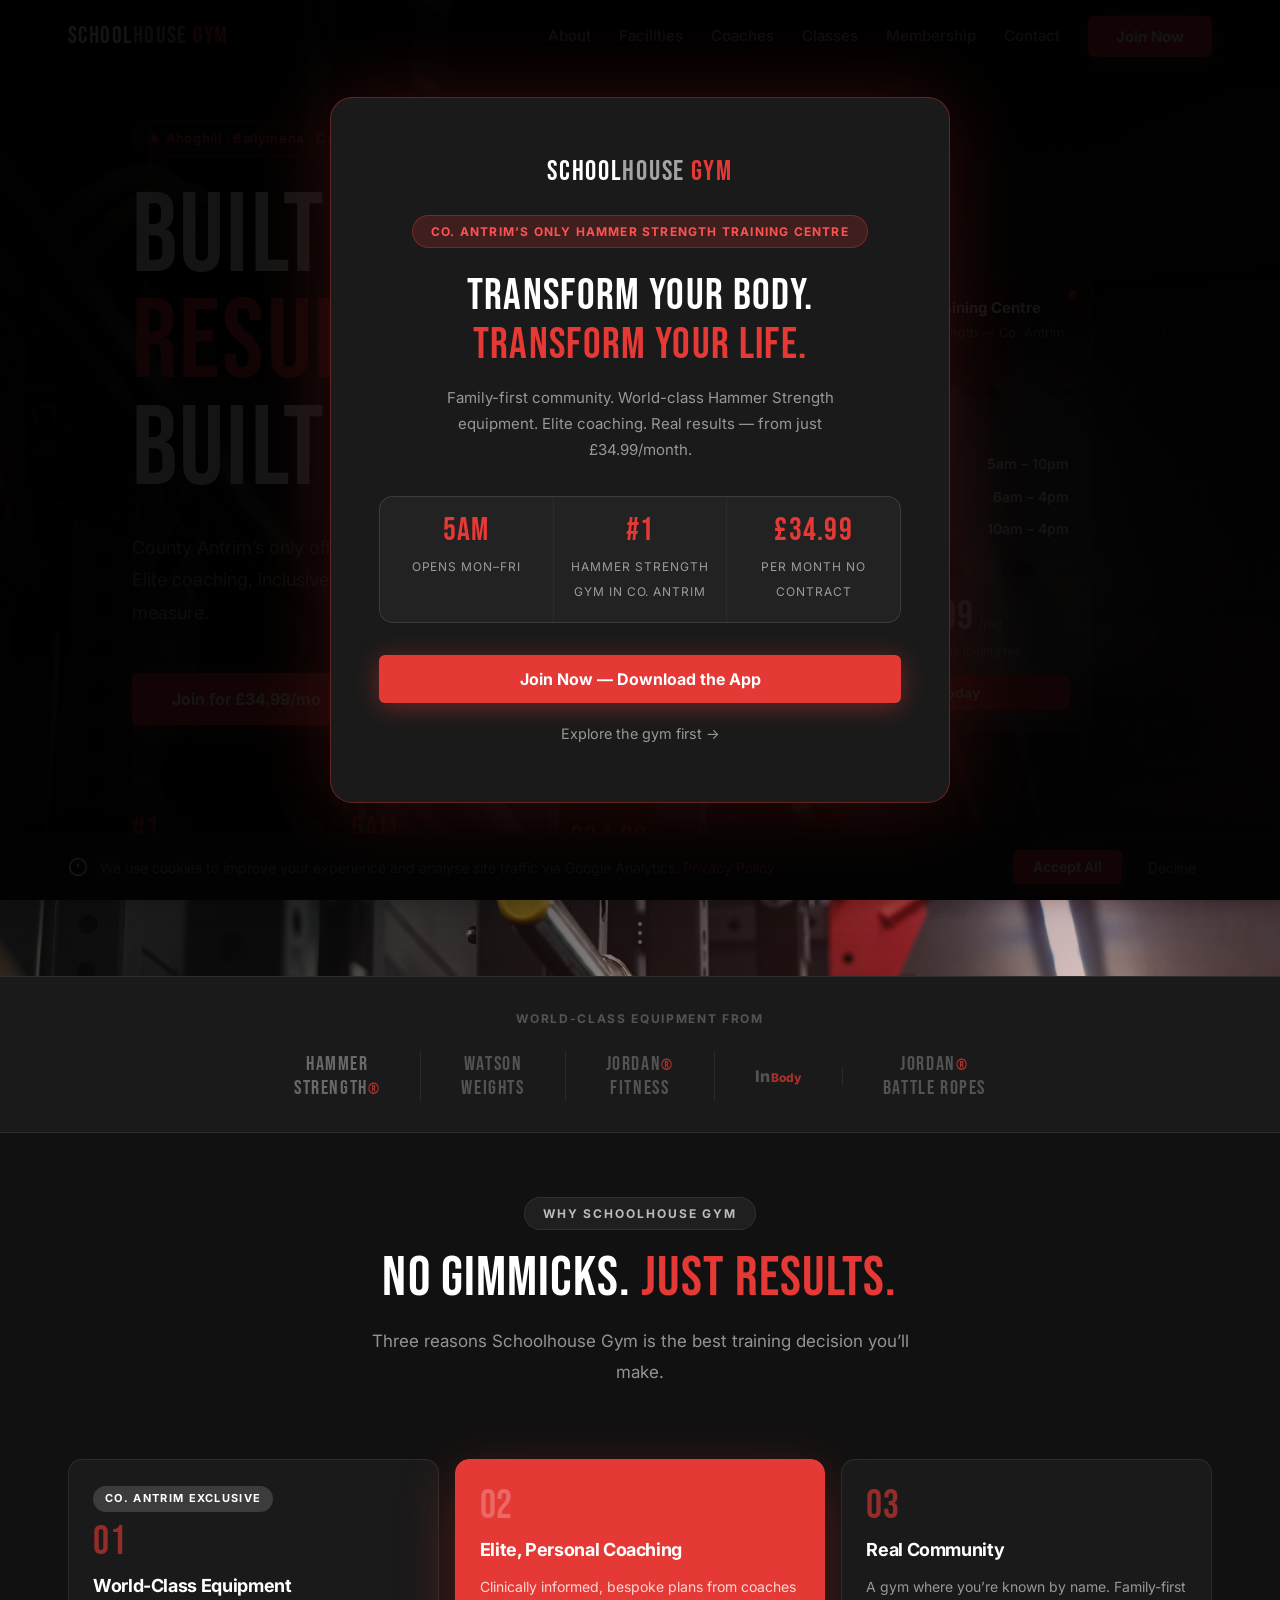
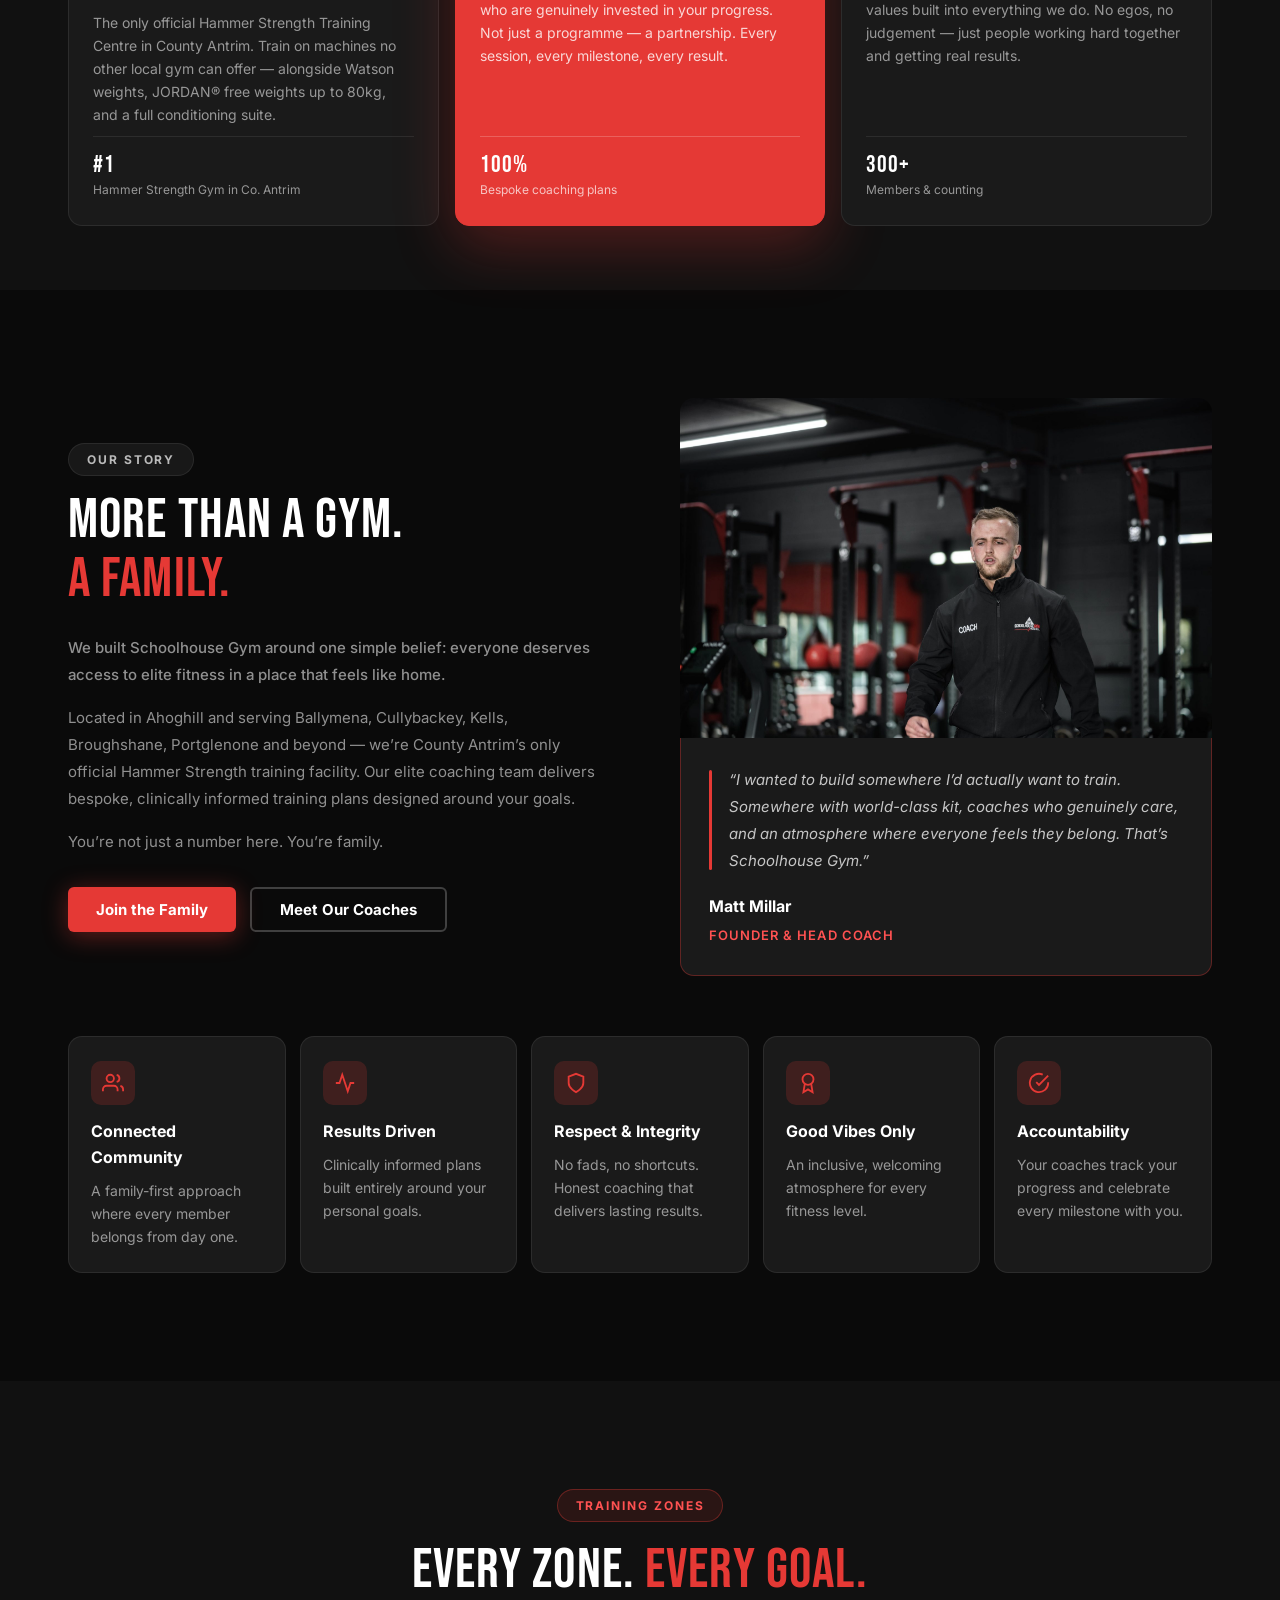
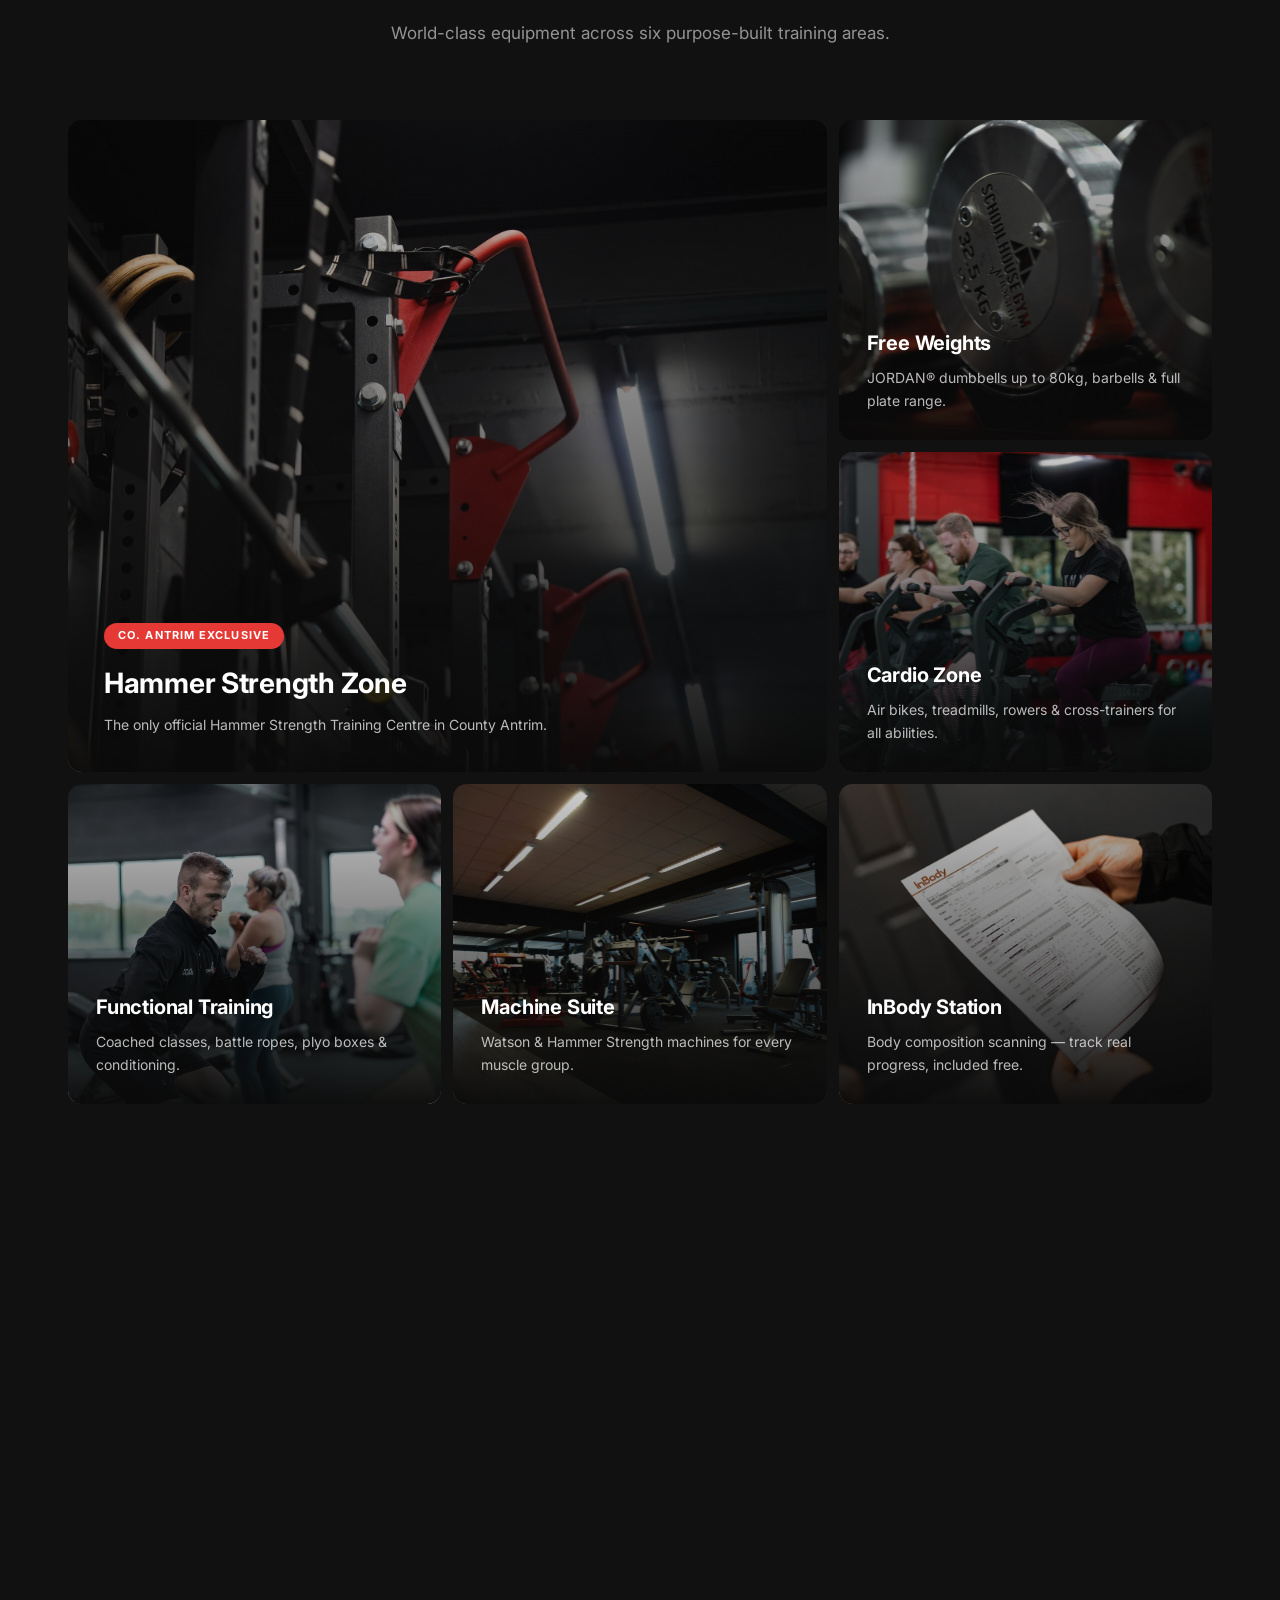
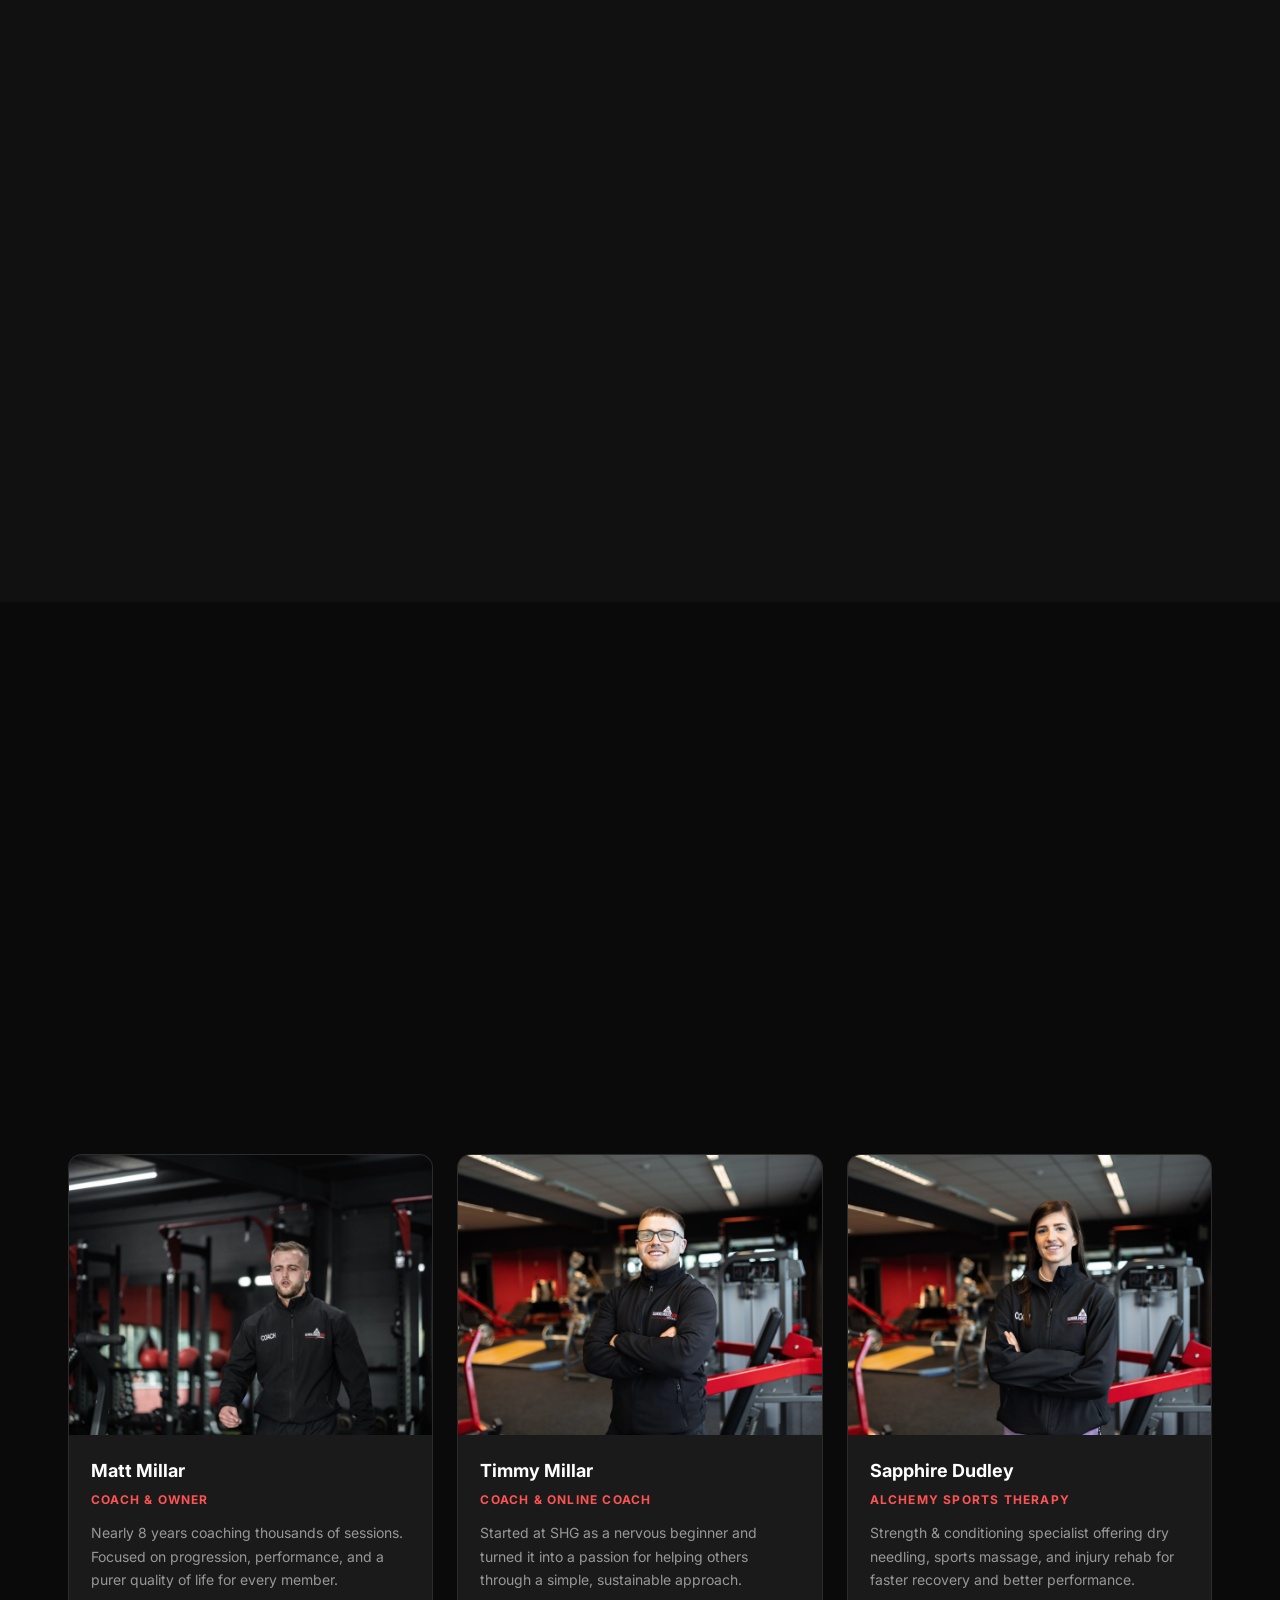
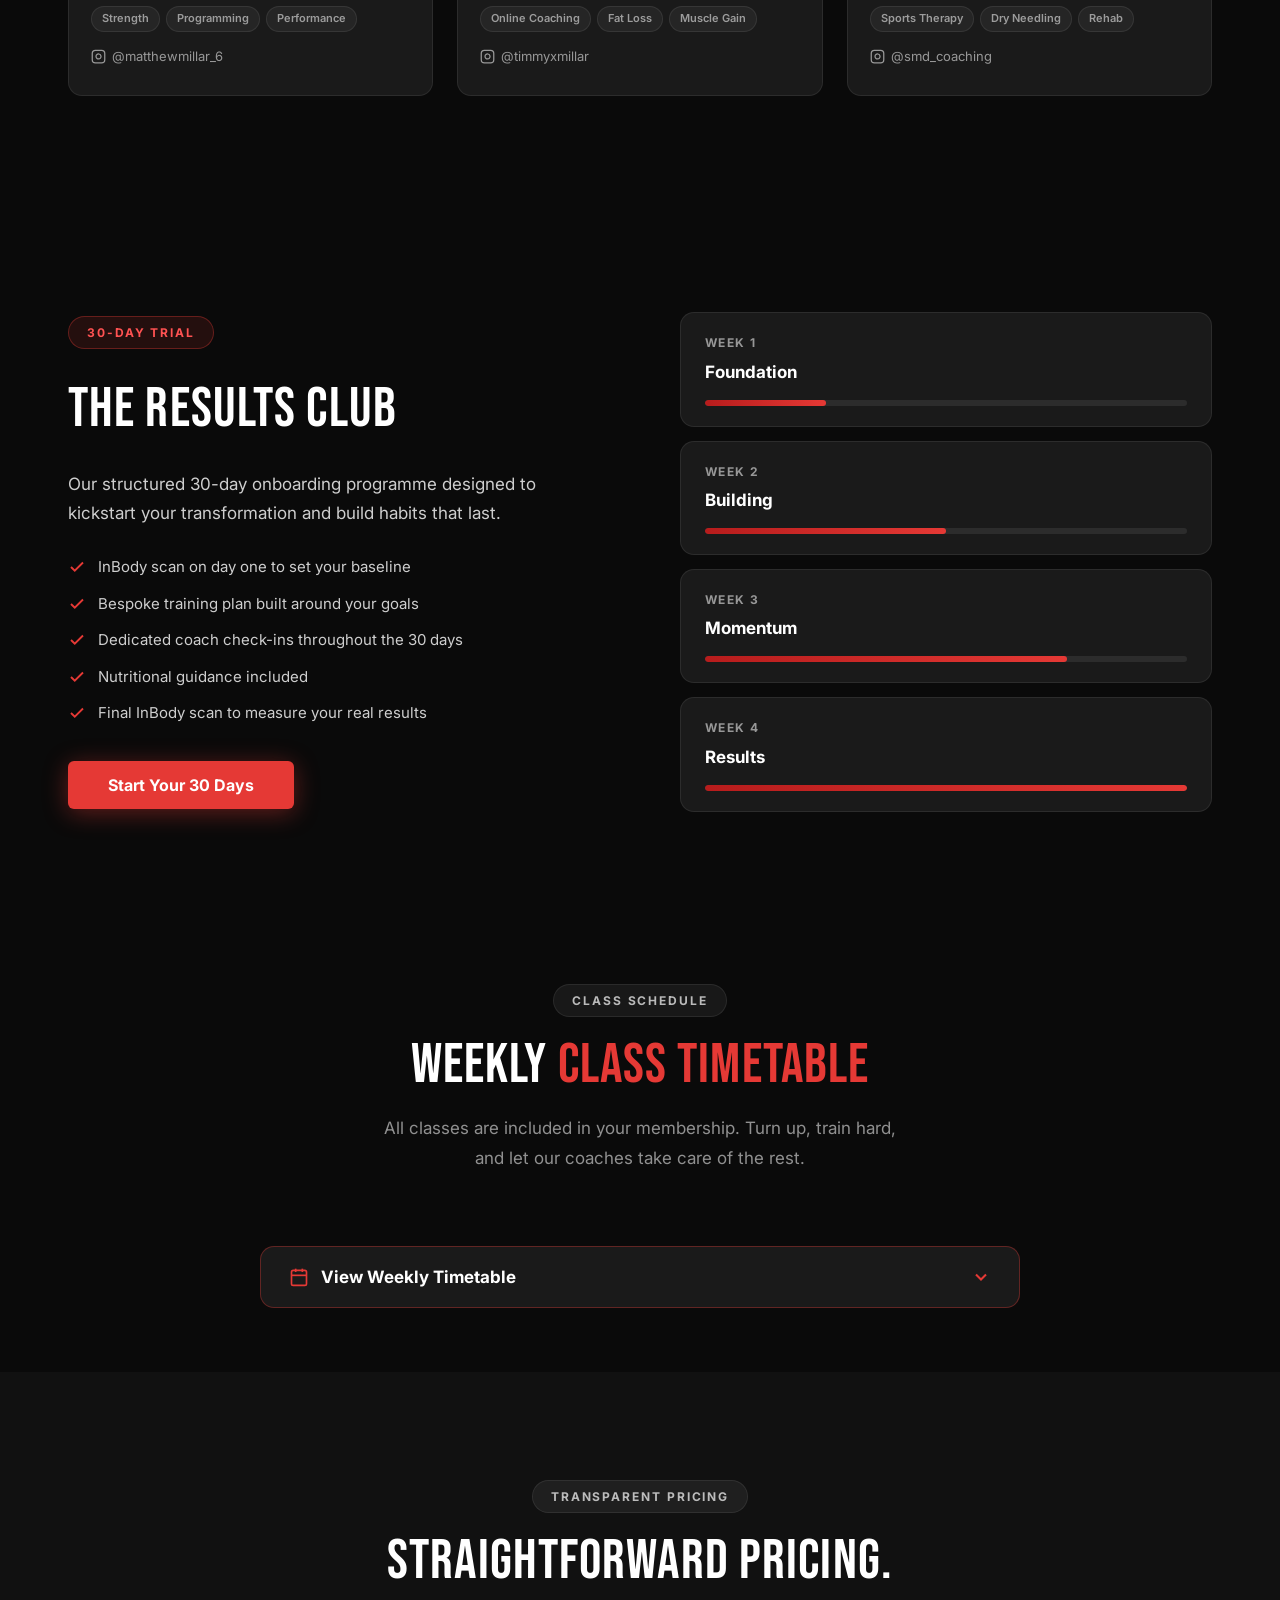
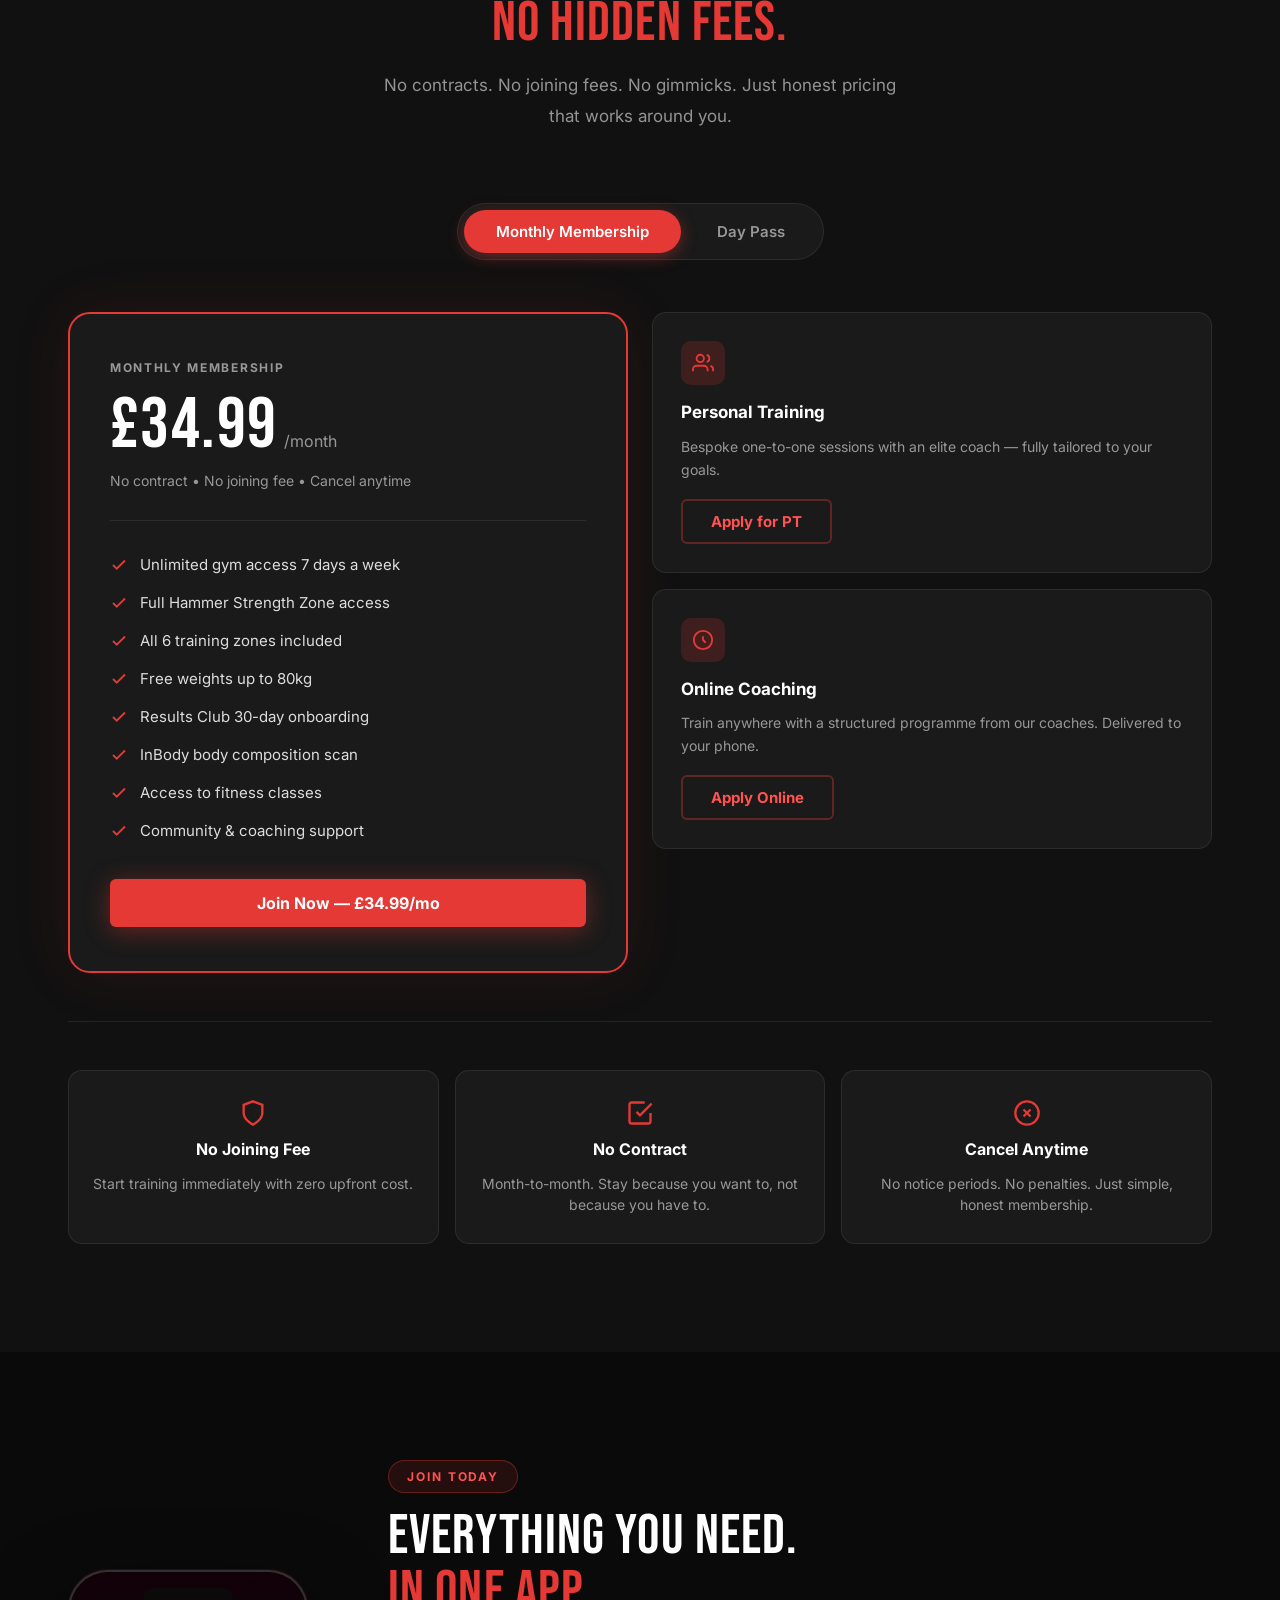
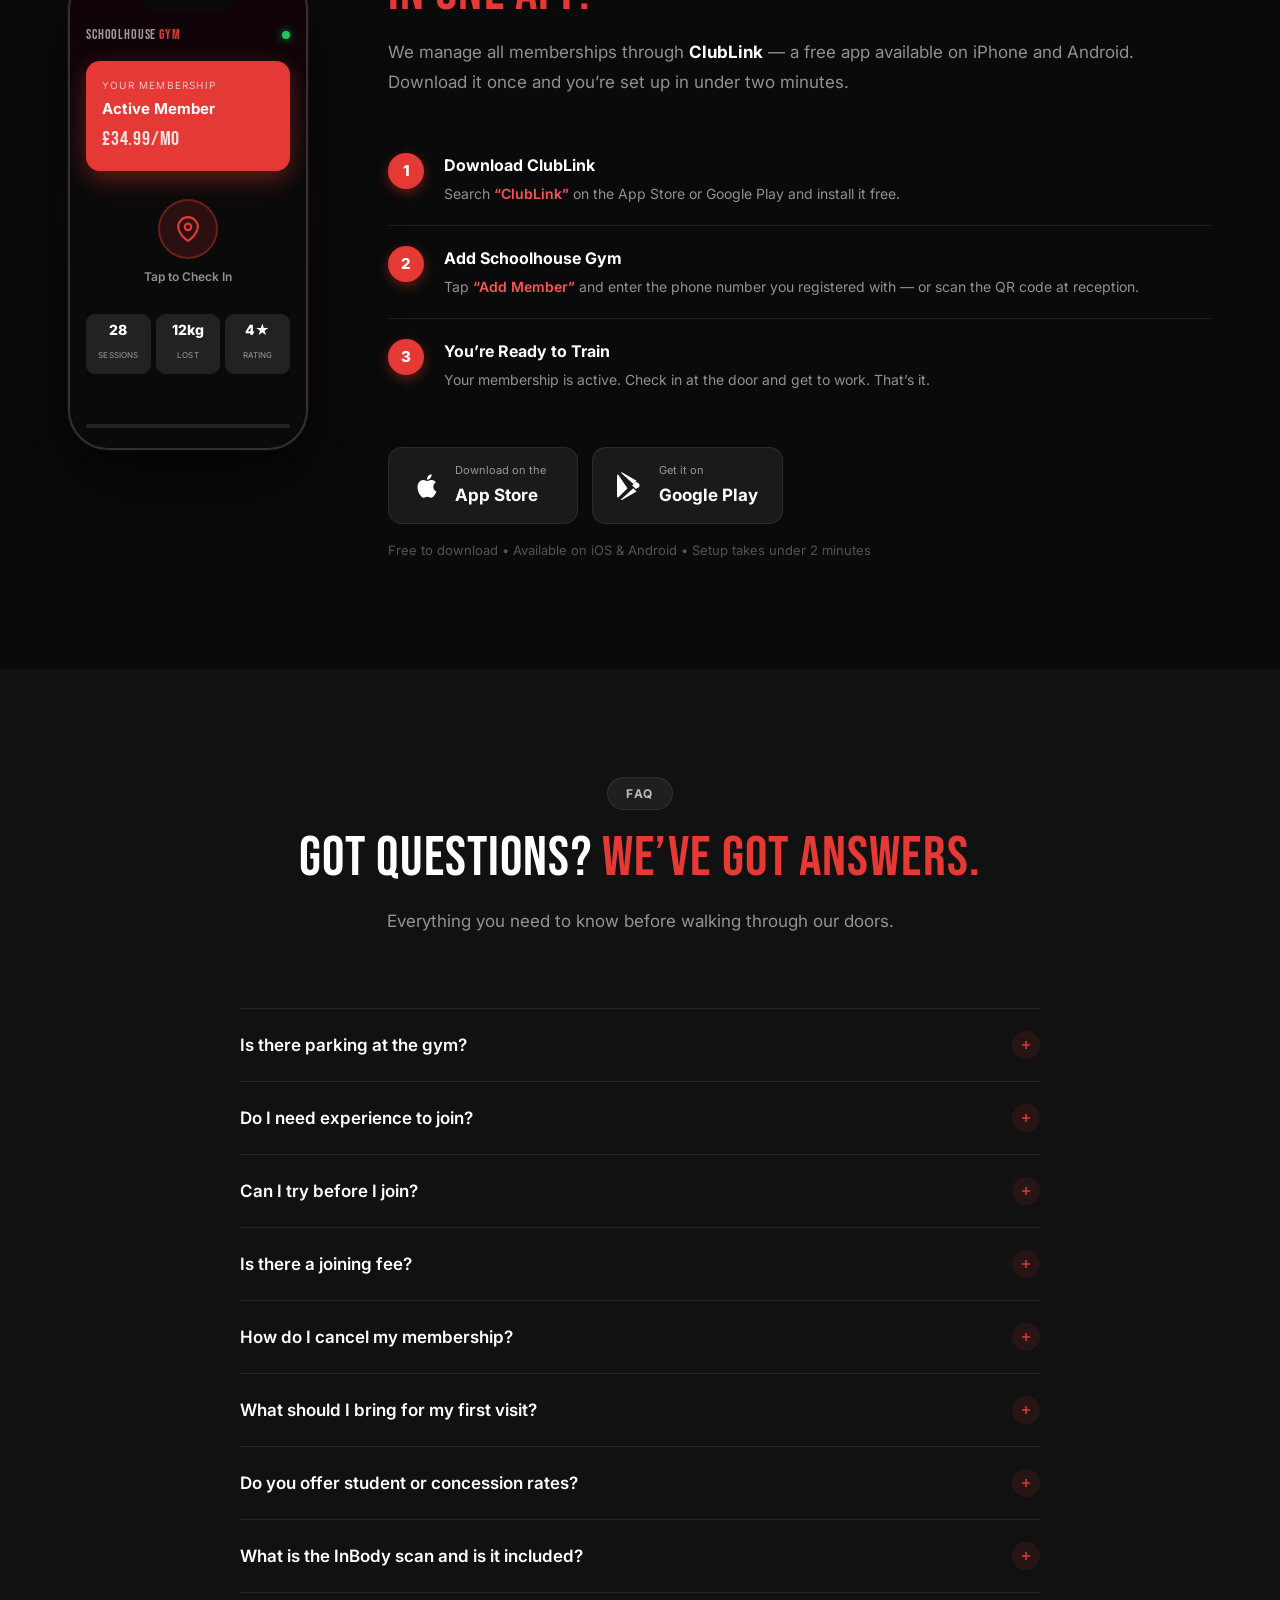
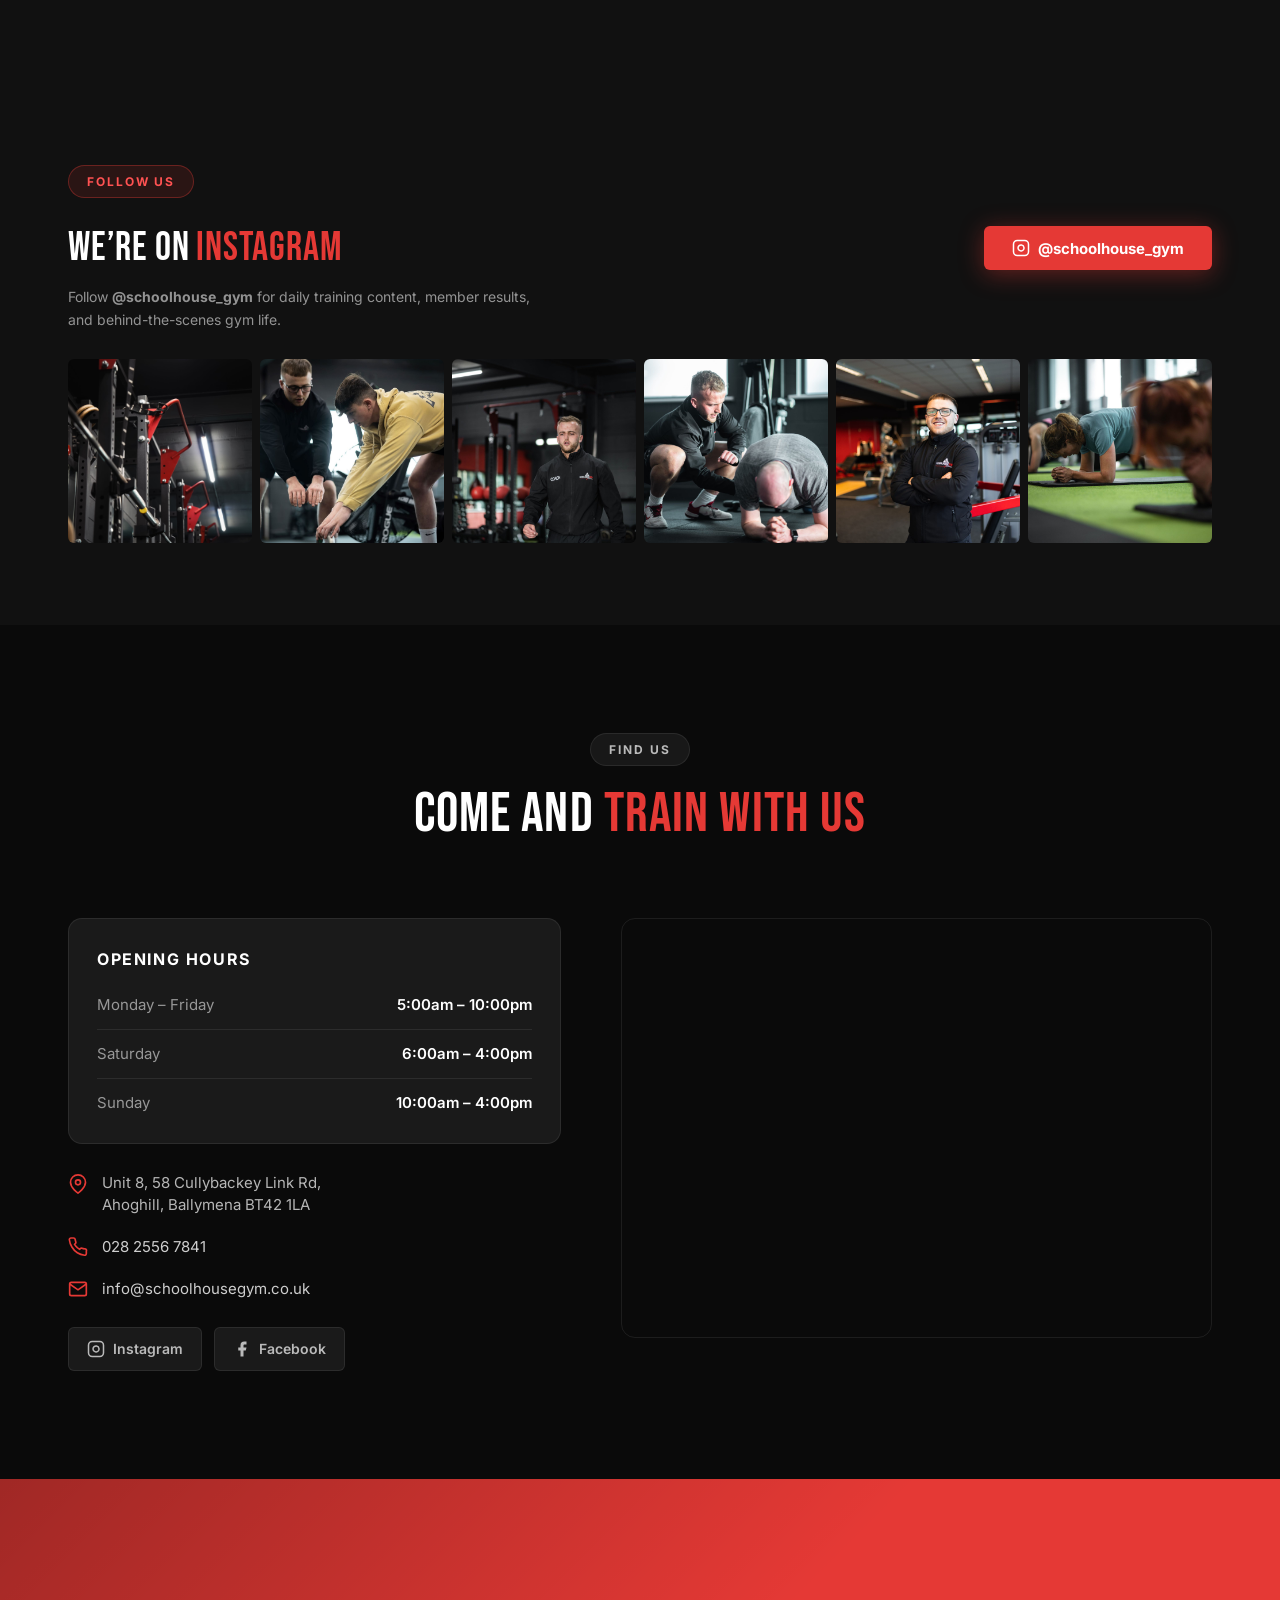
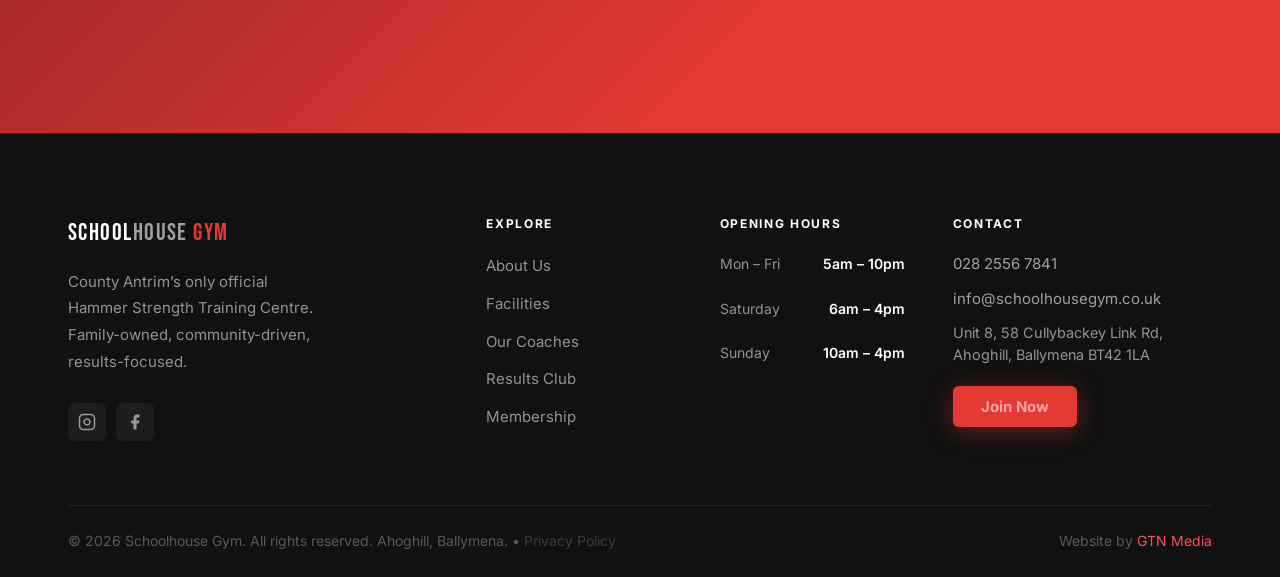
==== commit 410af23e: "fix: mobile entry modal, pricing centering, phone stats; remove gallery/testimonials/blog-note; matc" ====
--- a/index.html
+++ b/index.html
@@ -270,7 +270,7 @@
             </div>
           </div>
 
-          <div class="zone-card" style="background-image:url('images/gym-4.jpg')">
+          <div class="zone-card" style="background-image:url('images/gym-8.jpg')">
             <div class="zone-card__overlay"></div>
             <div class="zone-card__body">
               <h3>Free Weights</h3>
@@ -278,23 +278,23 @@
             </div>
           </div>
 
-          <div class="zone-card" style="background-image:url('images/gym-1.jpg')">
+          <div class="zone-card" style="background-image:url('images/gym-9.jpg')">
             <div class="zone-card__overlay"></div>
             <div class="zone-card__body">
               <h3>Cardio Zone</h3>
-              <p>Treadmills, rowers, bikes &amp; cross-trainers for all abilities.</p>
-            </div>
-          </div>
-
-          <div class="zone-card" style="background-image:url('images/gym-12.jpg')">
+              <p>Air bikes, treadmills, rowers &amp; cross-trainers for all abilities.</p>
+            </div>
+          </div>
+
+          <div class="zone-card" style="background-image:url('images/gym-14.jpg')">
             <div class="zone-card__overlay"></div>
             <div class="zone-card__body">
               <h3>Functional Training</h3>
-              <p>Battle ropes, plyo boxes &amp; conditioning equipment.</p>
-            </div>
-          </div>
-
-          <div class="zone-card" style="background-image:url('images/gym-2.jpg')">
+              <p>Coached classes, battle ropes, plyo boxes &amp; conditioning.</p>
+            </div>
+          </div>
+
+          <div class="zone-card" style="background-image:url('images/gym-10.jpg')">
             <div class="zone-card__overlay"></div>
             <div class="zone-card__body">
               <h3>Machine Suite</h3>
@@ -302,7 +302,7 @@
             </div>
           </div>
 
-          <div class="zone-card zone-card--inbody" style="background-image:url('images/gym-8.jpg')">
+          <div class="zone-card zone-card--inbody" style="background-image:url('images/gym-6.jpg')">
             <div class="zone-card__overlay"></div>
             <div class="zone-card__body">
               <h3>InBody Station</h3>
@@ -841,70 +841,6 @@
           <a href="https://www.instagram.com/schoolhouse_gym/" class="instagram-post" target="_blank" rel="noopener" style="background-image:url('images/timmy-millar.jpg')"><div class="instagram-post__overlay"><svg viewBox="0 0 24 24" fill="none" stroke="currentColor" stroke-width="2" width="24" height="24"><rect x="2" y="2" width="20" height="20" rx="5"/><path d="M16 11.37A4 4 0 1 1 12.63 8 4 4 0 0 1 16 11.37z"/><line x1="17.5" y1="6.5" x2="17.51" y2="6.5"/></svg></div></a>
           <a href="https://www.instagram.com/schoolhouse_gym/" class="instagram-post" target="_blank" rel="noopener" style="background-image:url('images/gym-5.jpg')"><div class="instagram-post__overlay"><svg viewBox="0 0 24 24" fill="none" stroke="currentColor" stroke-width="2" width="24" height="24"><rect x="2" y="2" width="20" height="20" rx="5"/><path d="M16 11.37A4 4 0 1 1 12.63 8 4 4 0 0 1 16 11.37z"/><line x1="17.5" y1="6.5" x2="17.51" y2="6.5"/></svg></div></a>
         </div>
-        <p class="instagram__note fade-in">&#128161; To show live posts, connect a free Instagram widget from <a href="https://behold.so" target="_blank" rel="noopener" style="color:var(--red-light)">Behold.so</a> or <a href="https://elfsight.com" target="_blank" rel="noopener" style="color:var(--red-light)">Elfsight</a>.</p>
-      </div>
-    </section>
-
-    <!-- TESTIMONIALS -->
-    <section class="testimonials section section--dark" id="testimonials">
-      <div class="container">
-        <div class="section__header section__header--light fade-in">
-          <span class="section__tag section__tag--red">Member Reviews</span>
-          <h2>What Our <span class="text-red">Members Say</span></h2>
-          <p>Real people. Real results. Real community.</p>
-        </div>
-        <div class="testimonials__grid carousel-on-mobile" data-carousel>
-          <div class="testimonial-card fade-in">
-            <div class="testimonial-card__stars">&#9733;&#9733;&#9733;&#9733;&#9733;</div>
-            <blockquote>&ldquo;Great gym. Equipment top notch, well laid out, spacious. Staff 100%. You can tell a lot of hard work and dedication has gone into creating this place.&rdquo;</blockquote>
-            <div class="testimonial-card__author">
-              <div class="testimonial-avatar" style="background:linear-gradient(135deg,#e53935,#b71c1c)">JM</div>
-              <div><div class="testimonial-name">Jamie M.</div><div class="testimonial-location">Ballymena Member</div></div>
-            </div>
-          </div>
-          <div class="testimonial-card testimonial-card--featured fade-in">
-            <div class="testimonial-card__stars">&#9733;&#9733;&#9733;&#9733;&#9733;</div>
-            <blockquote>&ldquo;Amazing facility with top class equipment. Covers just about anything you want to do. Fantastic atmosphere and the coaching team genuinely care about your progress.&rdquo;</blockquote>
-            <div class="testimonial-card__author">
-              <div class="testimonial-avatar" style="background:linear-gradient(135deg,#e53935,#7f0000)">SR</div>
-              <div><div class="testimonial-name">Sarah R.</div><div class="testimonial-location">Ahoghill Member</div></div>
-            </div>
-          </div>
-          <div class="testimonial-card fade-in">
-            <div class="testimonial-card__stars">&#9733;&#9733;&#9733;&#9733;&#9733;</div>
-            <blockquote>&ldquo;Fantastic place. Plenty of equipment &mdash; covers anything you want to do. The Results Club got me started right and I&rsquo;ve never looked back. Best decision I made.&rdquo;</blockquote>
-            <div class="testimonial-card__author">
-              <div class="testimonial-avatar" style="background:linear-gradient(135deg,#c62828,#e53935)">PK</div>
-              <div><div class="testimonial-name">Paul K.</div><div class="testimonial-location">Cullybackey Member</div></div>
-            </div>
-          </div>
-        </div>
-      </div>
-    </section>
-
-    <!-- GALLERY -->
-    <section class="gallery section" id="gallery">
-      <div class="container">
-        <div class="section__header fade-in">
-          <span class="section__tag">Inside Schoolhouse Gym</span>
-          <h2>See the <span class="text-red">Facility</span></h2>
-        </div>
-        <div class="gallery__grid fade-in">
-          <div class="gallery-item gallery-item--wide" style="background-image:url('images/gym-7.jpg')"></div>
-          <div class="gallery-item" style="background-image:url('images/gym-1.jpg')"></div>
-          <div class="gallery-item" style="background-image:url('images/gym-2.jpg')"></div>
-          <div class="gallery-item" style="background-image:url('images/gym-12.jpg')"></div>
-          <div class="gallery-item" style="background-image:url('images/gym-13.jpg')"></div>
-          <div class="gallery-item gallery-item--wide" style="background-image:url('images/gym-6.jpg')"></div>
-          <div class="gallery-item" style="background-image:url('images/gym-3.jpg')"></div>
-          <div class="gallery-item" style="background-image:url('images/gym-4.jpg')"></div>
-          <div class="gallery-item gallery-item--wide" style="background-image:url('images/gym-8.jpg')"></div>
-          <div class="gallery-item" style="background-image:url('images/gym-5.jpg')"></div>
-          <div class="gallery-item" style="background-image:url('images/gym-9.jpg')"></div>
-          <div class="gallery-item" style="background-image:url('images/gym-10.jpg')"></div>
-          <div class="gallery-item gallery-item--wide" style="background-image:url('images/gym-11.jpg')"></div>
-          <div class="gallery-item" style="background-image:url('images/gym-14.jpg')"></div>
-        </div>
       </div>
     </section>
 
@@ -993,7 +929,6 @@
           <ul>
             <li><a href="#about">About Us</a></li>
             <li><a href="#facilities">Facilities</a></li>
-            <li><a href="#gallery">Gallery</a></li>
             <li><a href="#personal-training">Our Coaches</a></li>
             <li><a href="#results-club">Results Club</a></li>
             <li><a href="#membership">Membership</a></li>
--- a/css/styles.css
+++ b/css/styles.css
@@ -161,6 +161,7 @@
   align-items: center;
   justify-content: center;
   padding: 20px;
+  overflow-y: auto;
   opacity: 0;
   animation: modalEnter 0.6s 0.4s ease-out forwards;
 }
@@ -188,6 +189,7 @@
   text-align: center;
   box-shadow: 0 0 80px rgba(229,57,53,0.2), var(--shadow-lg);
   animation: modalSlide 0.5s 0.5s cubic-bezier(0.22,1,0.36,1) both;
+  margin: auto;
 }
 @keyframes modalSlide {
   from { transform: translateY(30px); opacity: 0; }
@@ -725,35 +727,6 @@
 .coach-card__social svg { width: 15px; height: 15px; }
 
 /* ============================================================
-   GALLERY
-   ============================================================ */
-.gallery__grid {
-  display: grid;
-  grid-template-columns: repeat(4, 1fr);
-  grid-auto-rows: 220px;
-  gap: 12px;
-}
-.gallery-item {
-  background-size: cover;
-  background-position: center;
-  border-radius: var(--radius);
-  overflow: hidden;
-  position: relative;
-  cursor: pointer;
-  transition: transform var(--ease-out), box-shadow var(--ease-out);
-}
-.gallery-item::after {
-  content: '';
-  position: absolute;
-  inset: 0;
-  background: rgba(229,57,53,0);
-  transition: background var(--ease);
-}
-.gallery-item:hover { transform: scale(1.02); box-shadow: 0 8px 32px rgba(0,0,0,0.5); z-index: 1; }
-.gallery-item:hover::after { background: rgba(229,57,53,0.12); }
-.gallery-item--wide { grid-column: span 2; }
-
-/* ============================================================
    DOWNLOAD APP
    ============================================================ */
 .download-app__inner {
@@ -993,55 +966,6 @@
 .membership-extra__icon svg { width: 24px; height: 24px; }
 .membership-extra__card h4 { font-size: 1.125rem; font-weight: 700; margin-bottom: 10px; }
 .membership-extra__card p  { font-size: 0.9rem; color: var(--text-muted); line-height: 1.65; margin-bottom: 20px; }
-
-/* ============================================================
-   TESTIMONIALS
-   ============================================================ */
-.testimonials__grid {
-  display: grid;
-  grid-template-columns: repeat(3, 1fr);
-  gap: 20px;
-}
-.testimonial-card {
-  background: var(--black-card);
-  border: 1px solid var(--border);
-  border-radius: var(--radius);
-  padding: 32px 28px;
-  transition: border-color var(--ease), transform var(--ease-out);
-}
-.testimonial-card:hover { border-color: var(--border-red); transform: translateY(-4px); }
-.testimonial-card--featured {
-  border-color: var(--border-red);
-  background: linear-gradient(135deg, rgba(229,57,53,0.08), var(--black-card));
-}
-.testimonial-card__stars { font-size: 1.125rem; color: #fbbf24; letter-spacing: 2px; margin-bottom: 18px; }
-.testimonial-card blockquote {
-  font-size: 0.9375rem;
-  color: rgba(255,255,255,0.82);
-  line-height: 1.8;
-  font-style: italic;
-  margin-bottom: 24px;
-}
-.testimonial-card__author {
-  display: flex;
-  align-items: center;
-  gap: 14px;
-  padding-top: 20px;
-  border-top: 1px solid var(--border);
-}
-.testimonial-avatar {
-  width: 44px; height: 44px;
-  border-radius: 50%;
-  display: flex;
-  align-items: center;
-  justify-content: center;
-  font-size: 0.875rem;
-  font-weight: 800;
-  color: var(--white);
-  flex-shrink: 0;
-}
-.testimonial-name { font-size: 0.9375rem; font-weight: 700; line-height: 1.3; }
-.testimonial-location { font-size: 0.8125rem; color: var(--text-muted); margin-top: 2px; }
 
 /* ============================================================
    CONTACT
@@ -1583,16 +1507,17 @@
 .app-screen__stats {
   display: grid;
   grid-template-columns: repeat(3, 1fr);
-  gap: 8px;
+  gap: 5px;
 }
 .app-screen__stat {
   background: var(--black-light);
-  border-radius: 10px;
-  padding: 10px 8px;
+  border-radius: 9px;
+  padding: 9px 2px;
   text-align: center;
-}
-.app-screen__stat strong { display: block; font-size: 1rem; font-weight: 800; color: var(--white); line-height: 1; margin-bottom: 3px; }
-.app-screen__stat span  { font-size: 0.5625rem; color: var(--text-muted); text-transform: uppercase; letter-spacing: 0.08em; }
+  overflow: hidden;
+}
+.app-screen__stat strong { display: block; font-size: 0.875rem; font-weight: 800; color: var(--white); line-height: 1; margin-bottom: 3px; }
+.app-screen__stat span  { font-size: 0.5rem; color: var(--text-muted); text-transform: uppercase; letter-spacing: 0.02em; }
 .app-screen__bar { height: 4px; background: var(--black-light); border-radius: 2px; margin-top: auto; }
 
 .app-section__content .section__tag { margin-bottom: 16px; }
@@ -1841,7 +1766,6 @@
   .footer__grid { grid-template-columns: 1fr 1fr; }
   .cta-strip__inner { flex-direction: column; text-align: center; }
   .hero__cards { display: none; }
-  .gallery__grid { grid-template-columns: repeat(2, 1fr); }
 }
 
 /* ============================================================
@@ -1912,7 +1836,8 @@
   .pt-apply__ctas .btn { width: 100%; justify-content: center; }
   .zones__grid { grid-template-columns: 1fr; grid-auto-rows: 260px; }
   .zone-card--feature { grid-column: span 1; }
-  .pricing-tab { padding: 10px 20px; font-size: 0.875rem; }
+  .pricing-toggle { width: 100%; max-width: 360px; }
+  .pricing-tab { flex: 1; padding: 11px 12px; font-size: 0.875rem; text-align: center; white-space: nowrap; }
   .app-badges { flex-direction: column; }
   .app-badge { min-width: auto; }
   .about__values { grid-template-columns: 1fr 1fr; }
@@ -1920,23 +1845,26 @@
   .facility-card--photo,
   .facility-card--photo-sm { grid-column: span 1; }
   .coaches__grid { grid-template-columns: 1fr; max-width: 420px; margin-left: auto; margin-right: auto; }
-  .gallery__grid { grid-template-columns: 1fr 1fr; grid-auto-rows: 160px; }
-  .gallery-item--wide { grid-column: span 2; }
-  .testimonials__grid { grid-template-columns: 1fr; }
   .footer__grid { grid-template-columns: 1fr; gap: 36px; }
   .download-app__badges { flex-direction: column; }
 
-  .entry-modal__inner { padding: 32px 24px; }
-  .entry-modal__title { font-size: 1.75rem; }
-
   .float-cta { bottom: 16px; right: 16px; left: 16px; text-align: center; border-radius: var(--radius-sm); }
+
+  /* Compact entry modal so it fits the phone screen and buttons are reachable */
+  .entry-modal { padding: 14px; align-items: flex-start; }
+  .entry-modal__inner { padding: 28px 22px; margin: auto; }
+  .entry-modal__logo { font-size: 1.375rem; margin-bottom: 14px; }
+  .entry-modal__badge { margin-bottom: 16px; font-size: 0.6875rem; padding: 5px 14px; }
+  .entry-modal__title { font-size: 1.625rem; margin-bottom: 12px; }
+  .entry-modal__sub { font-size: 0.875rem; line-height: 1.6; margin-bottom: 20px; }
+  .entry-modal__stats { margin-bottom: 20px; }
+  .entry-stat { padding: 12px 8px; }
+  .entry-stat strong { font-size: 1.375rem; margin-bottom: 4px; }
+  .entry-stat span { font-size: 0.625rem; letter-spacing: 0.04em; }
 }
 
 @media (max-width: 480px) {
-  .entry-modal__stats { grid-template-columns: 1fr; gap: 1px; }
   .about__values { grid-template-columns: 1fr; }
-  .gallery__grid { grid-template-columns: 1fr 1fr; grid-auto-rows: 130px; }
-  .gallery-item--wide { grid-column: span 2; }
 }
 
 /* ============================================================
@@ -2223,7 +2151,6 @@
   opacity: 0;
 }
 .instagram-post:hover .instagram-post__overlay { background: rgba(229,57,53,0.6); opacity: 1; }
-.instagram__note { text-align: center; font-size: 0.8125rem; color: rgba(255,255,255,0.2); font-style: italic; }
 
 /* ============================================================
    WHATSAPP BUTTON
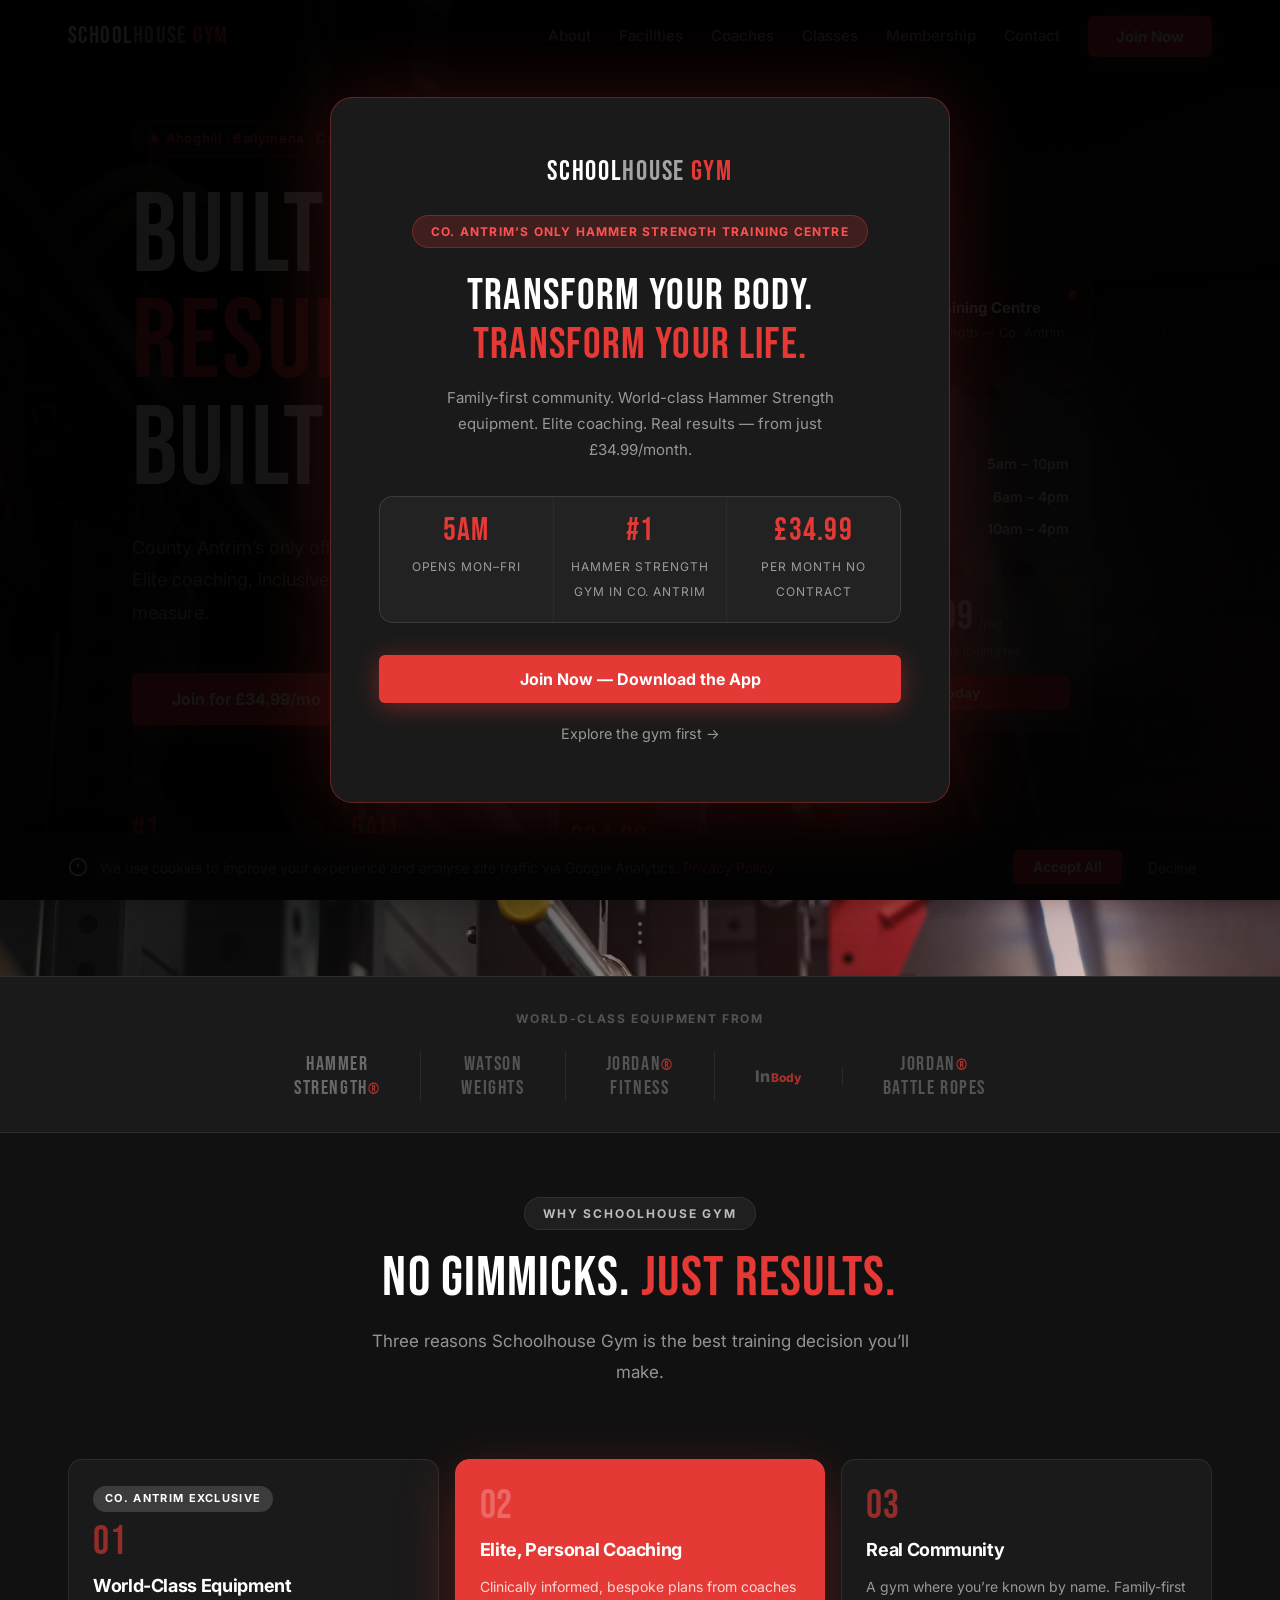
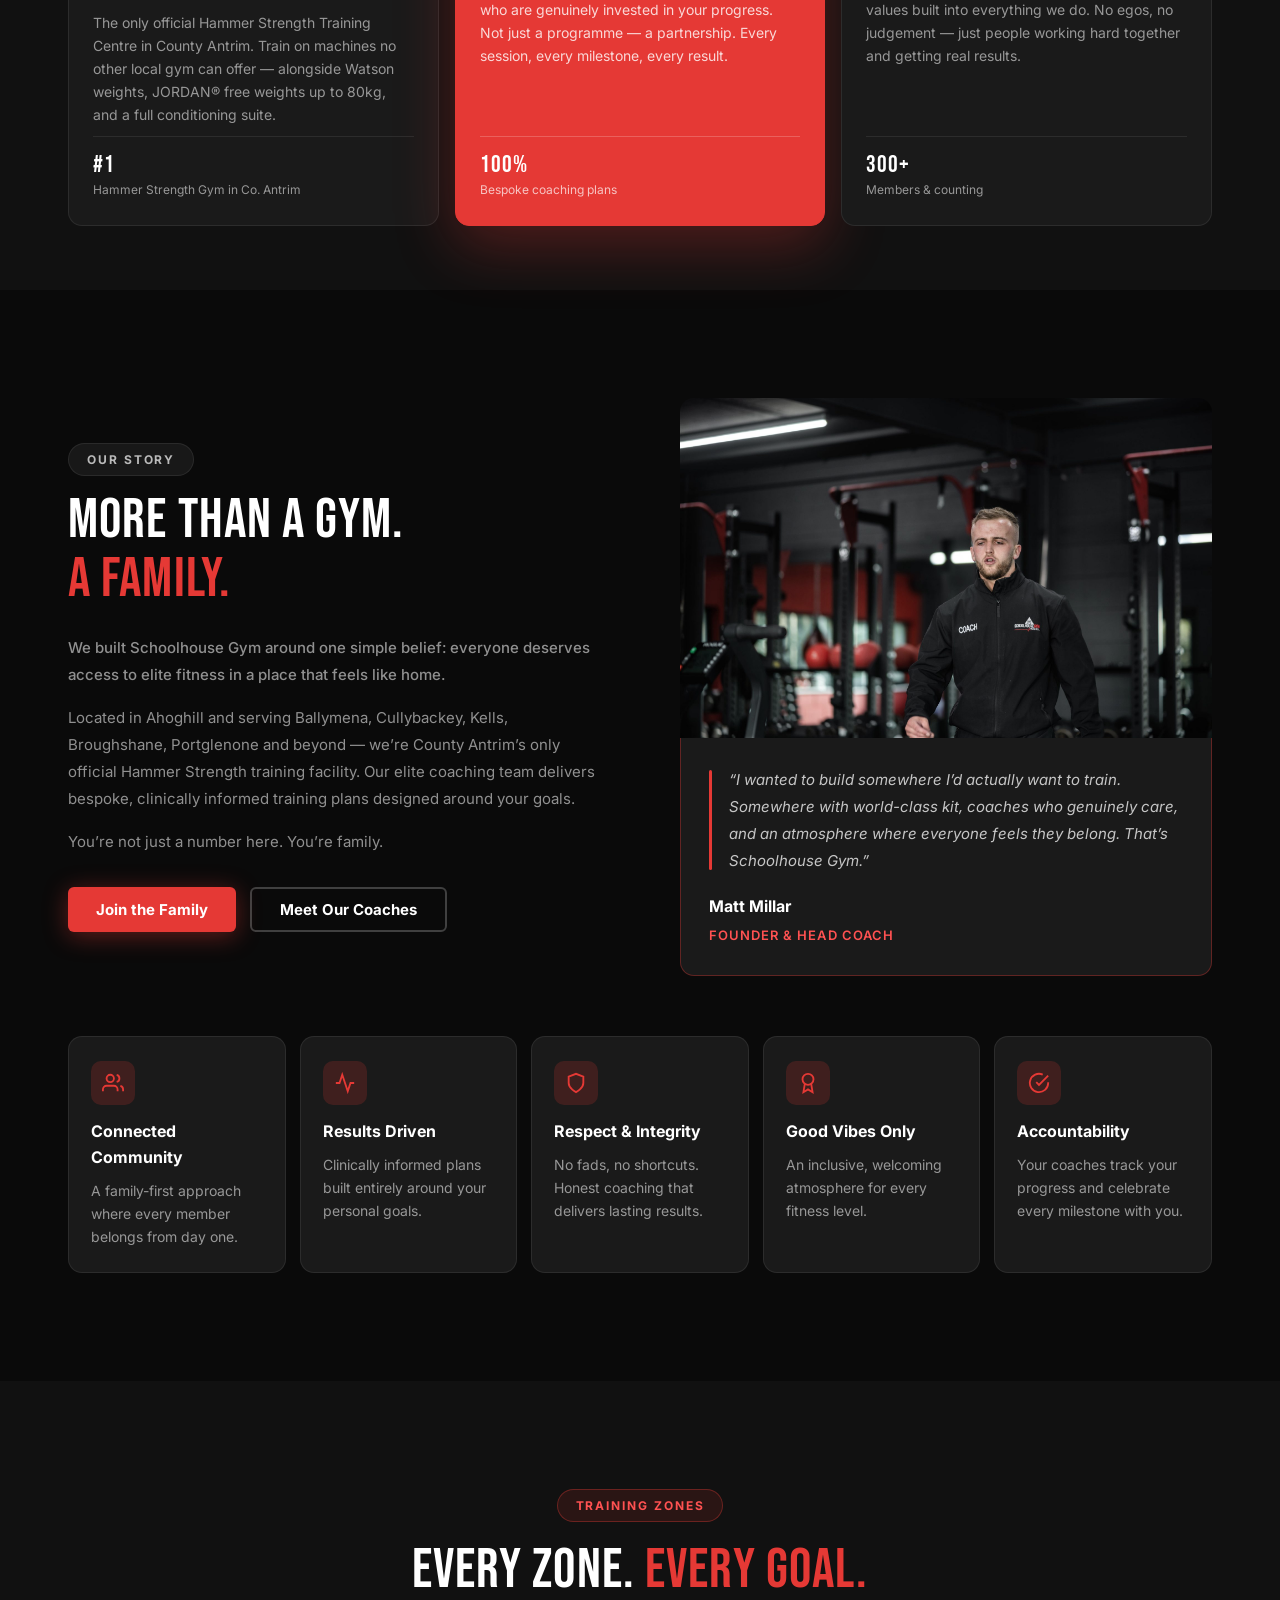
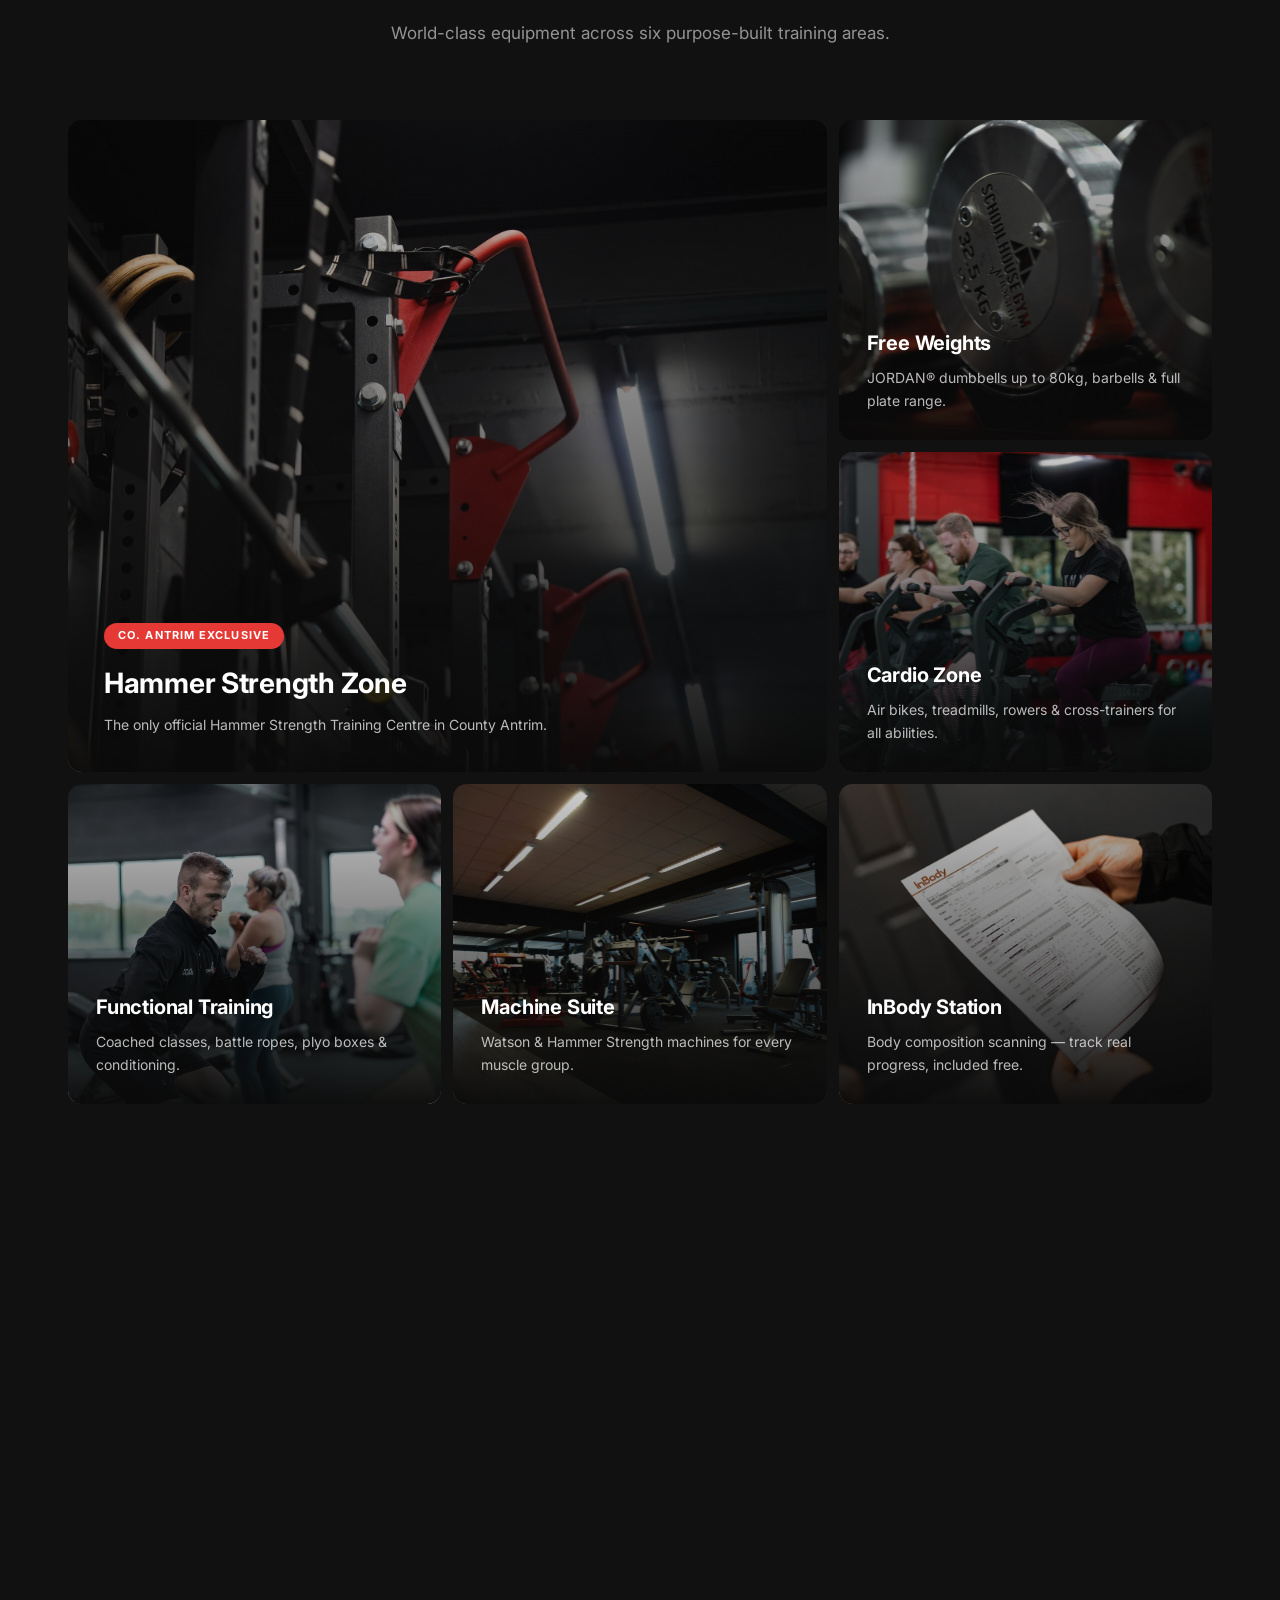
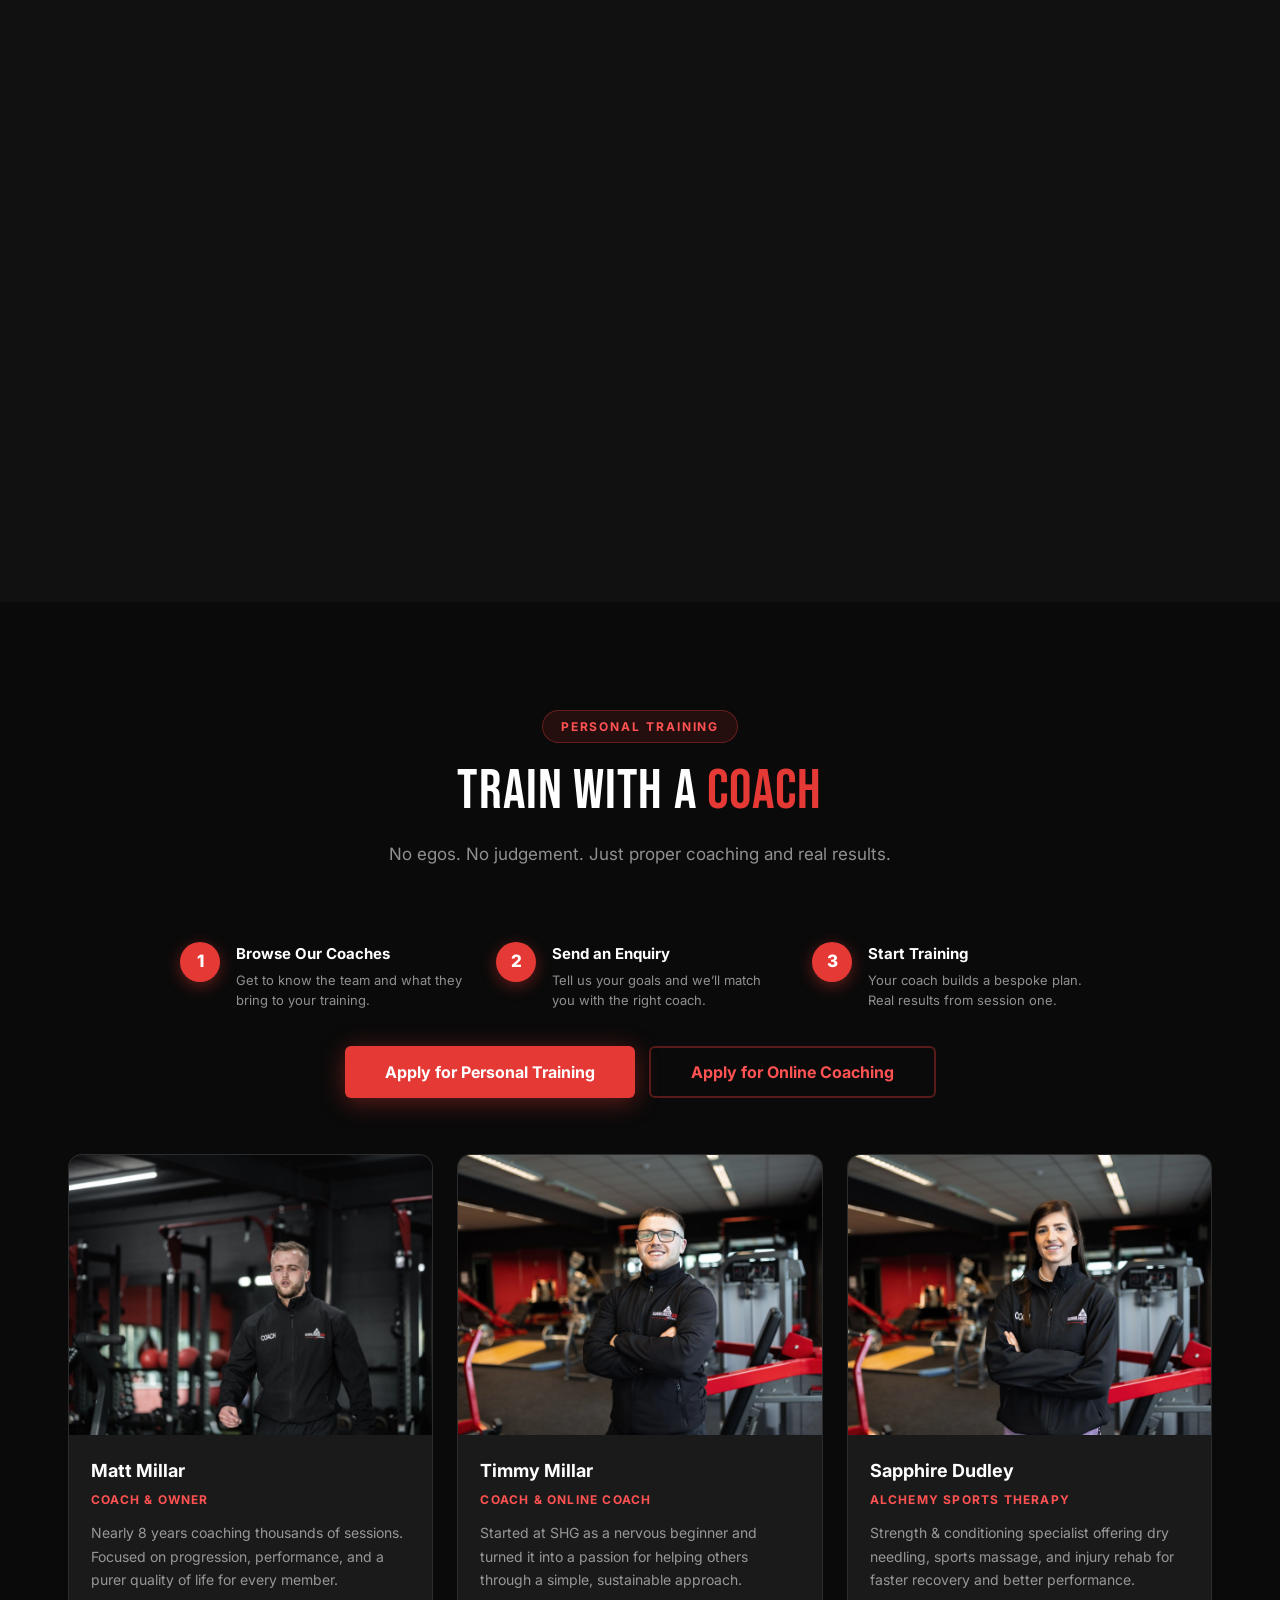
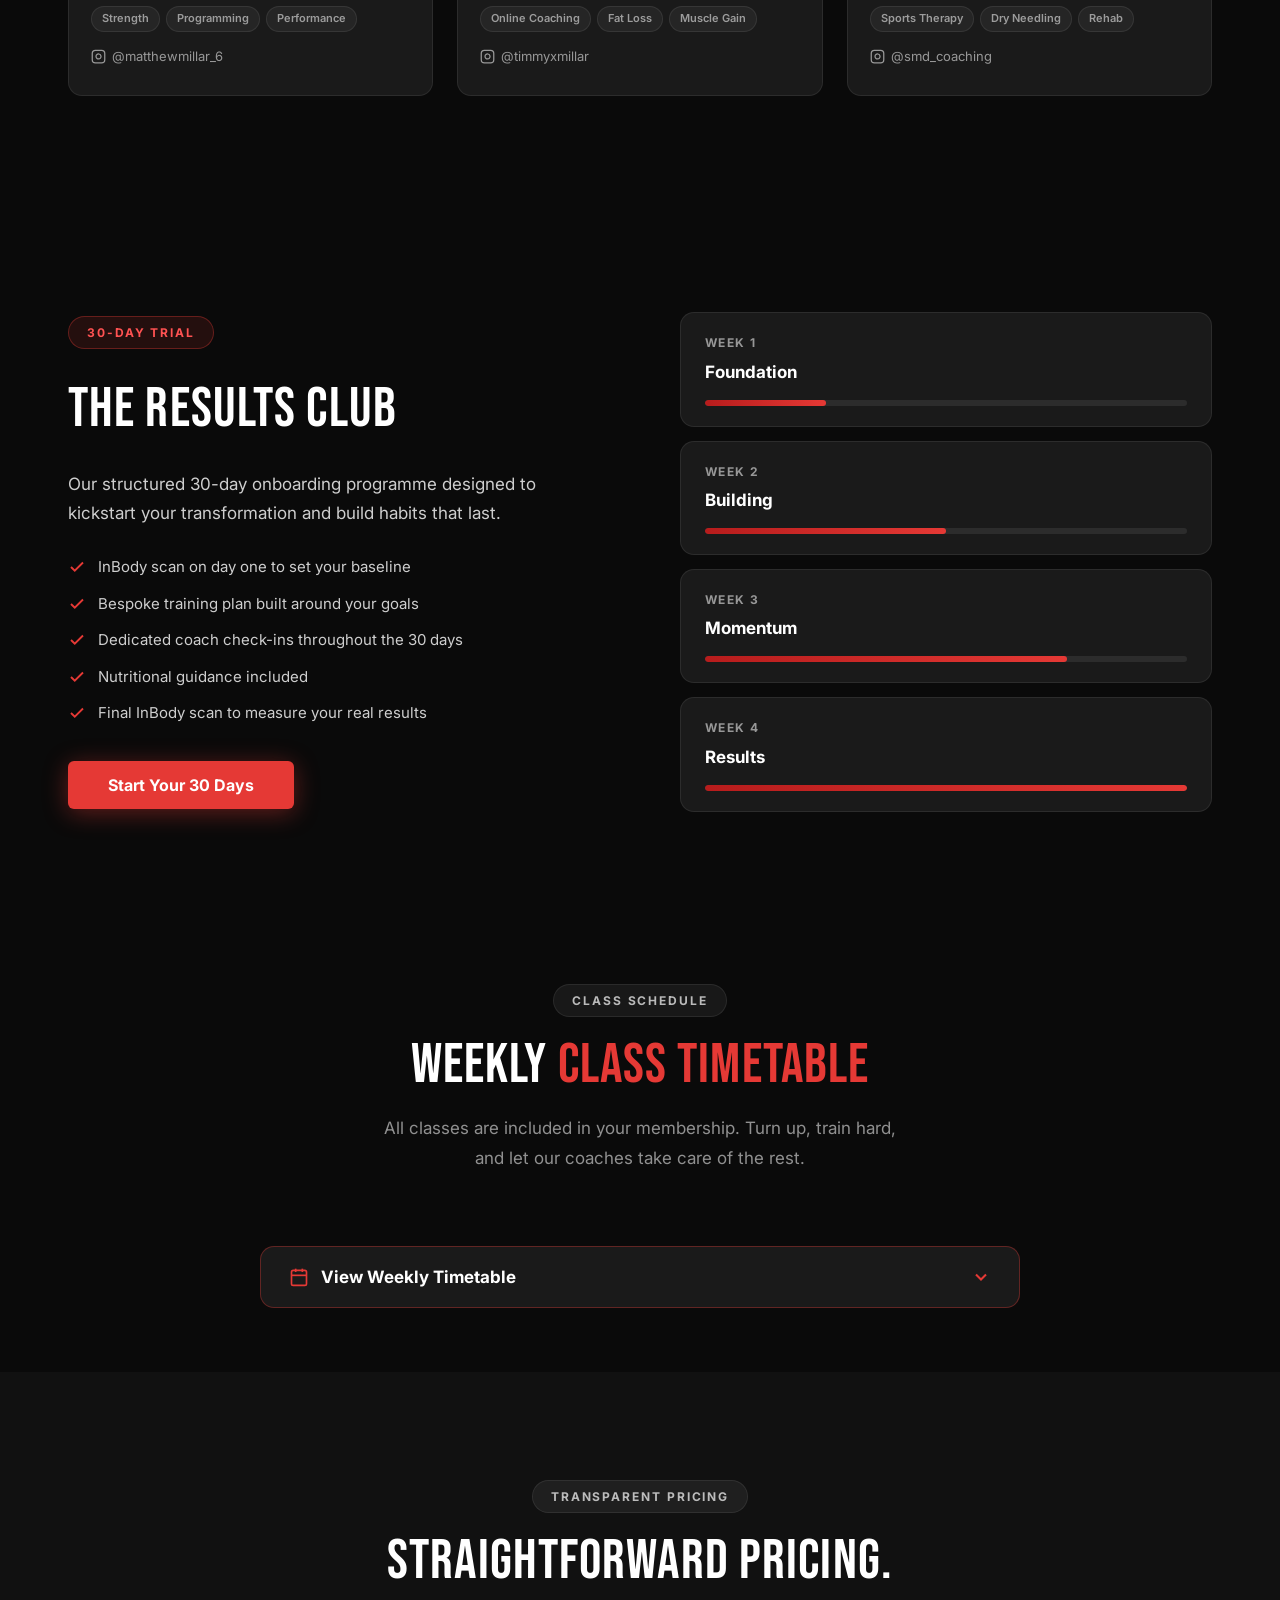
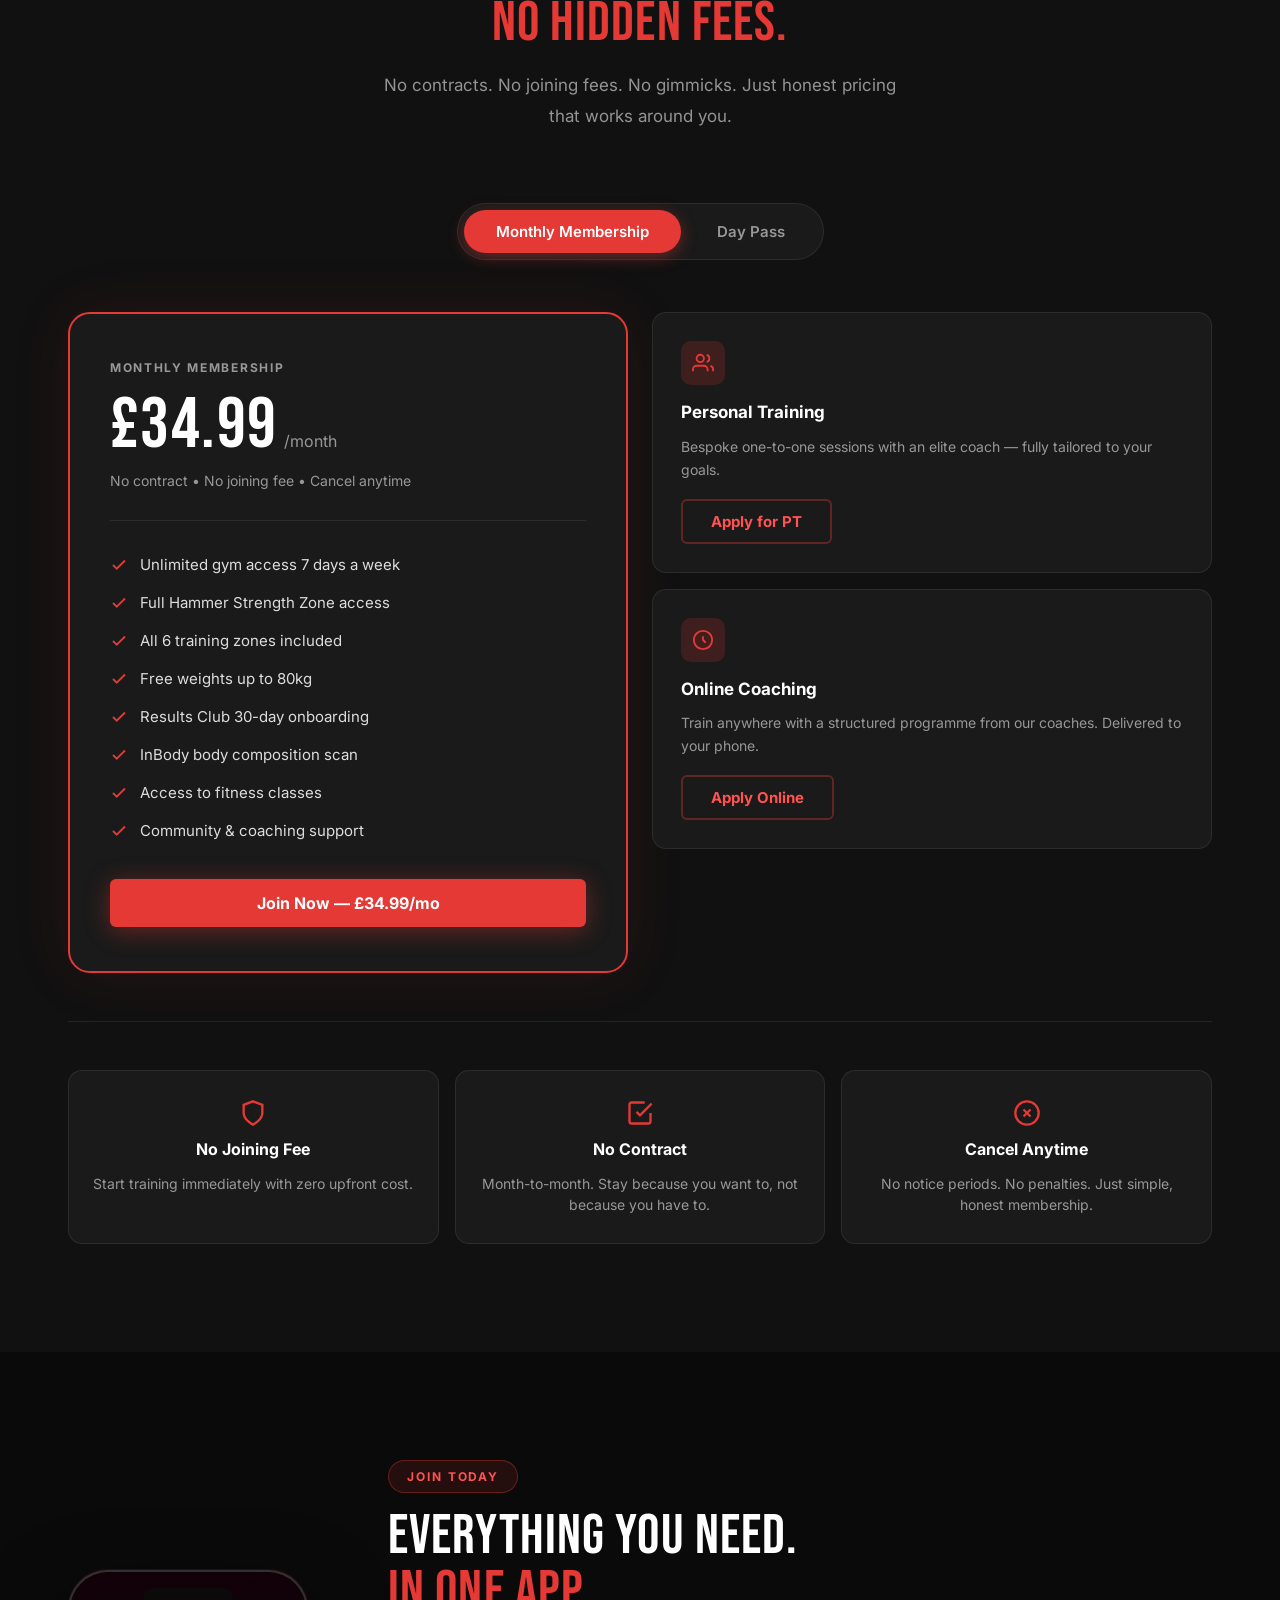
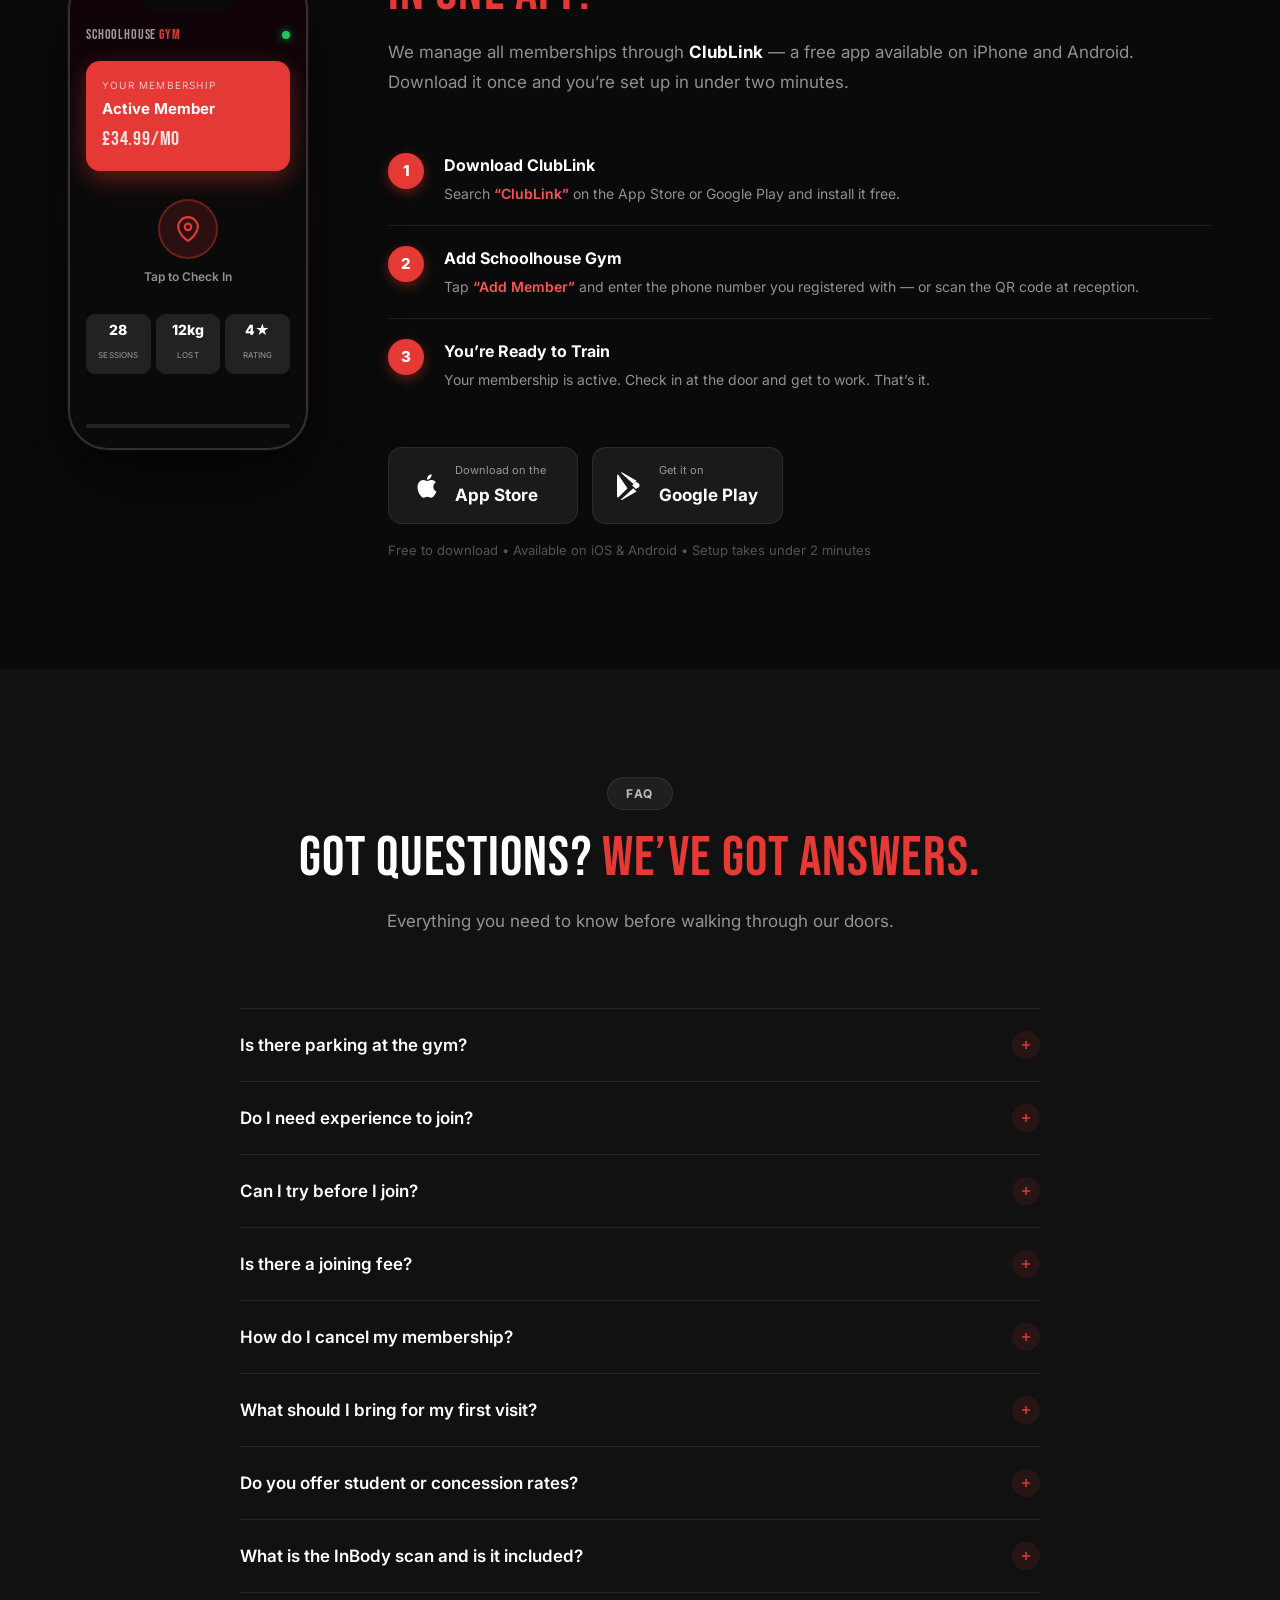
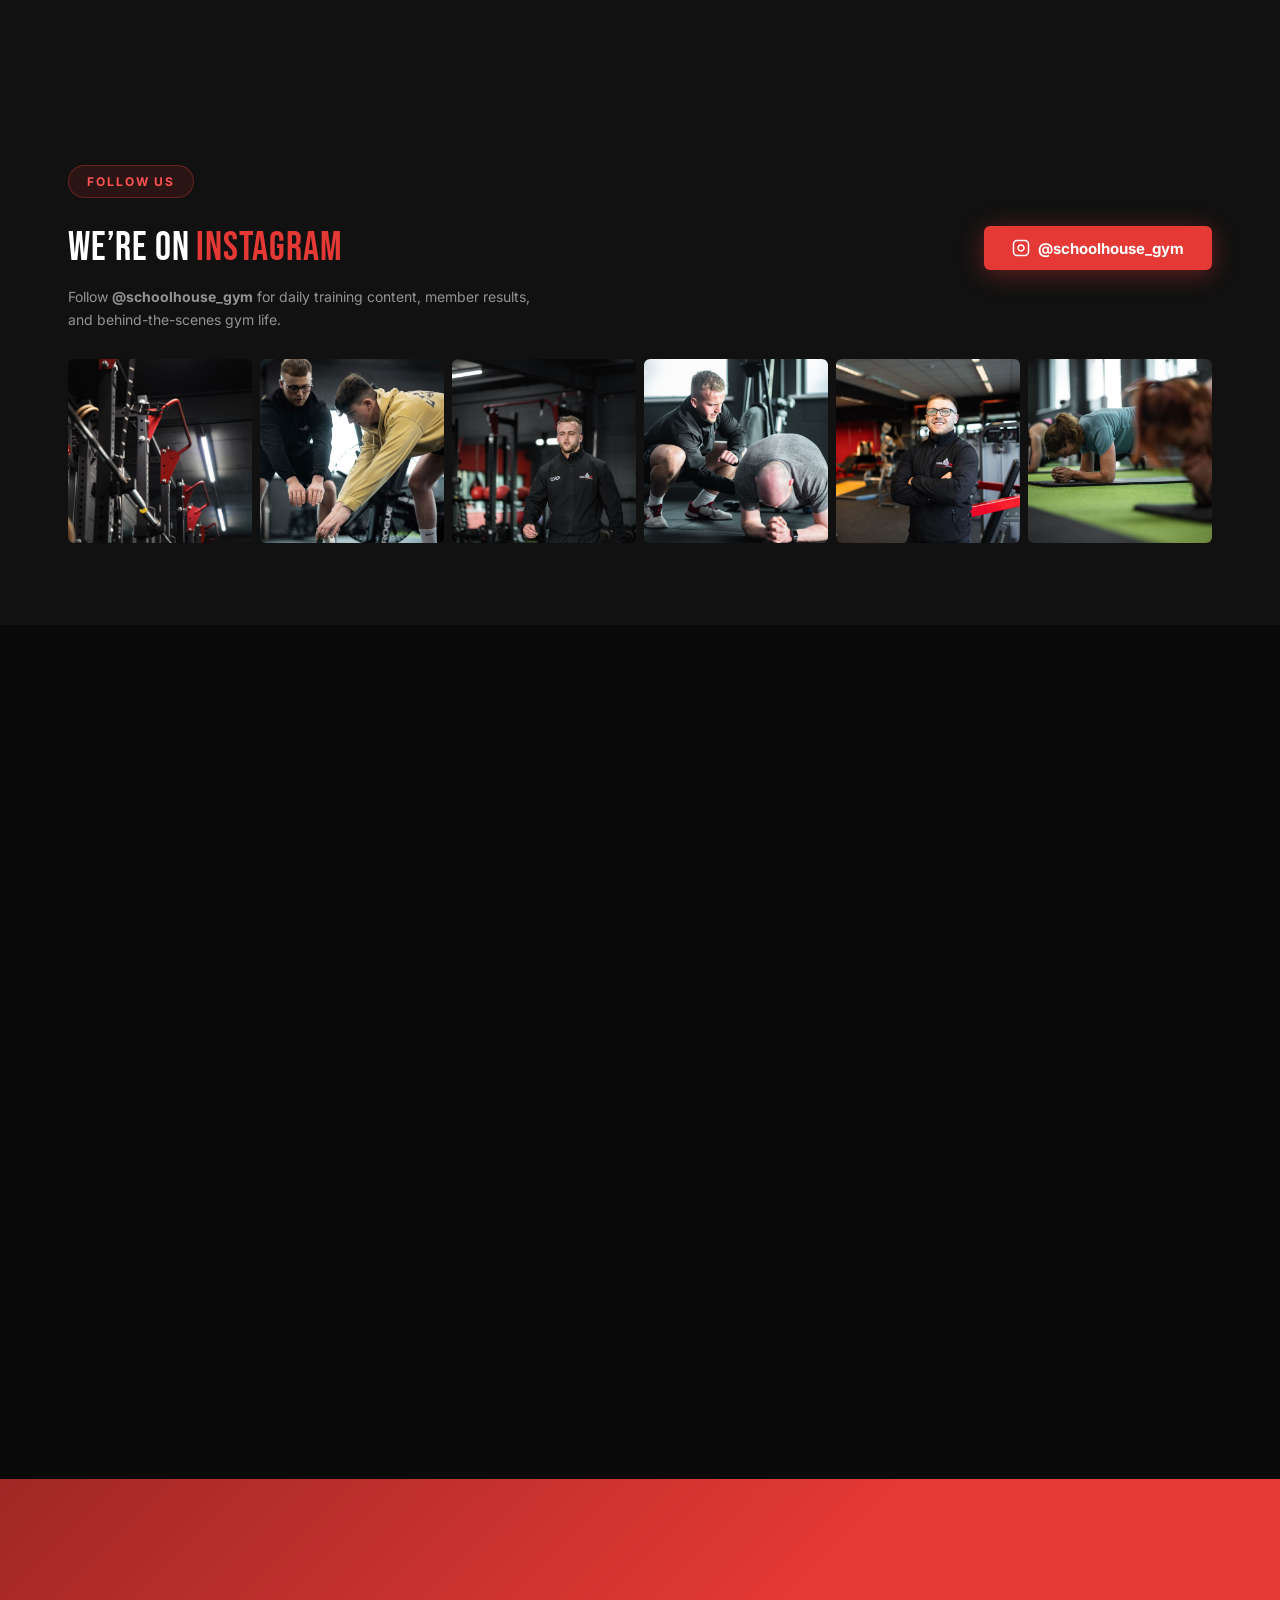
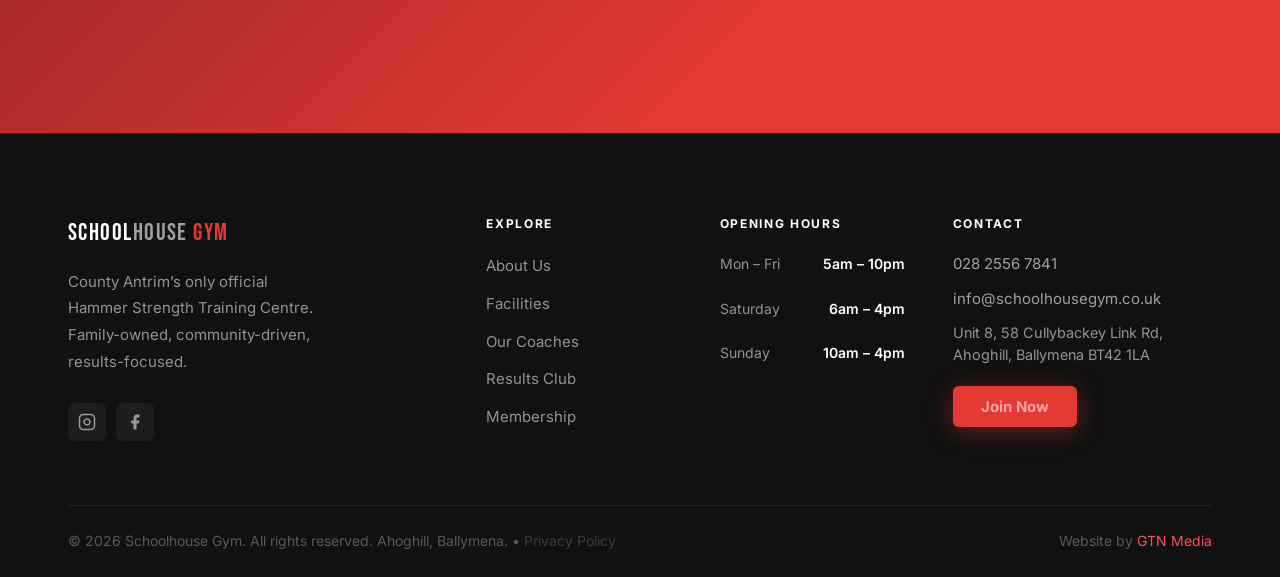
==== commit c9a0548c: "chore: add cache-busting version to css/js assets" ====
--- a/index.html
+++ b/index.html
@@ -10,7 +10,7 @@
   <link rel="preconnect" href="https://fonts.gstatic.com" crossorigin>
   <link href="https://fonts.googleapis.com/css2?family=Bebas+Neue&family=Inter:wght@400;500;600;700;800;900&display=swap" rel="stylesheet">
   <link rel="icon" type="image/svg+xml" href="favicon.svg">
-  <link rel="stylesheet" href="css/styles.css">
+  <link rel="stylesheet" href="css/styles.css?v=2">
   <meta property="og:type" content="website">
   <meta property="og:site_name" content="Schoolhouse Gym">
   <meta property="og:title" content="Schoolhouse Gym | Co. Antrim's Only Hammer Strength Gym">
@@ -981,6 +981,6 @@
     </div>
   </div>
 
-  <script src="js/main.js"></script>
+  <script src="js/main.js?v=2"></script>
 </body>
 </html>
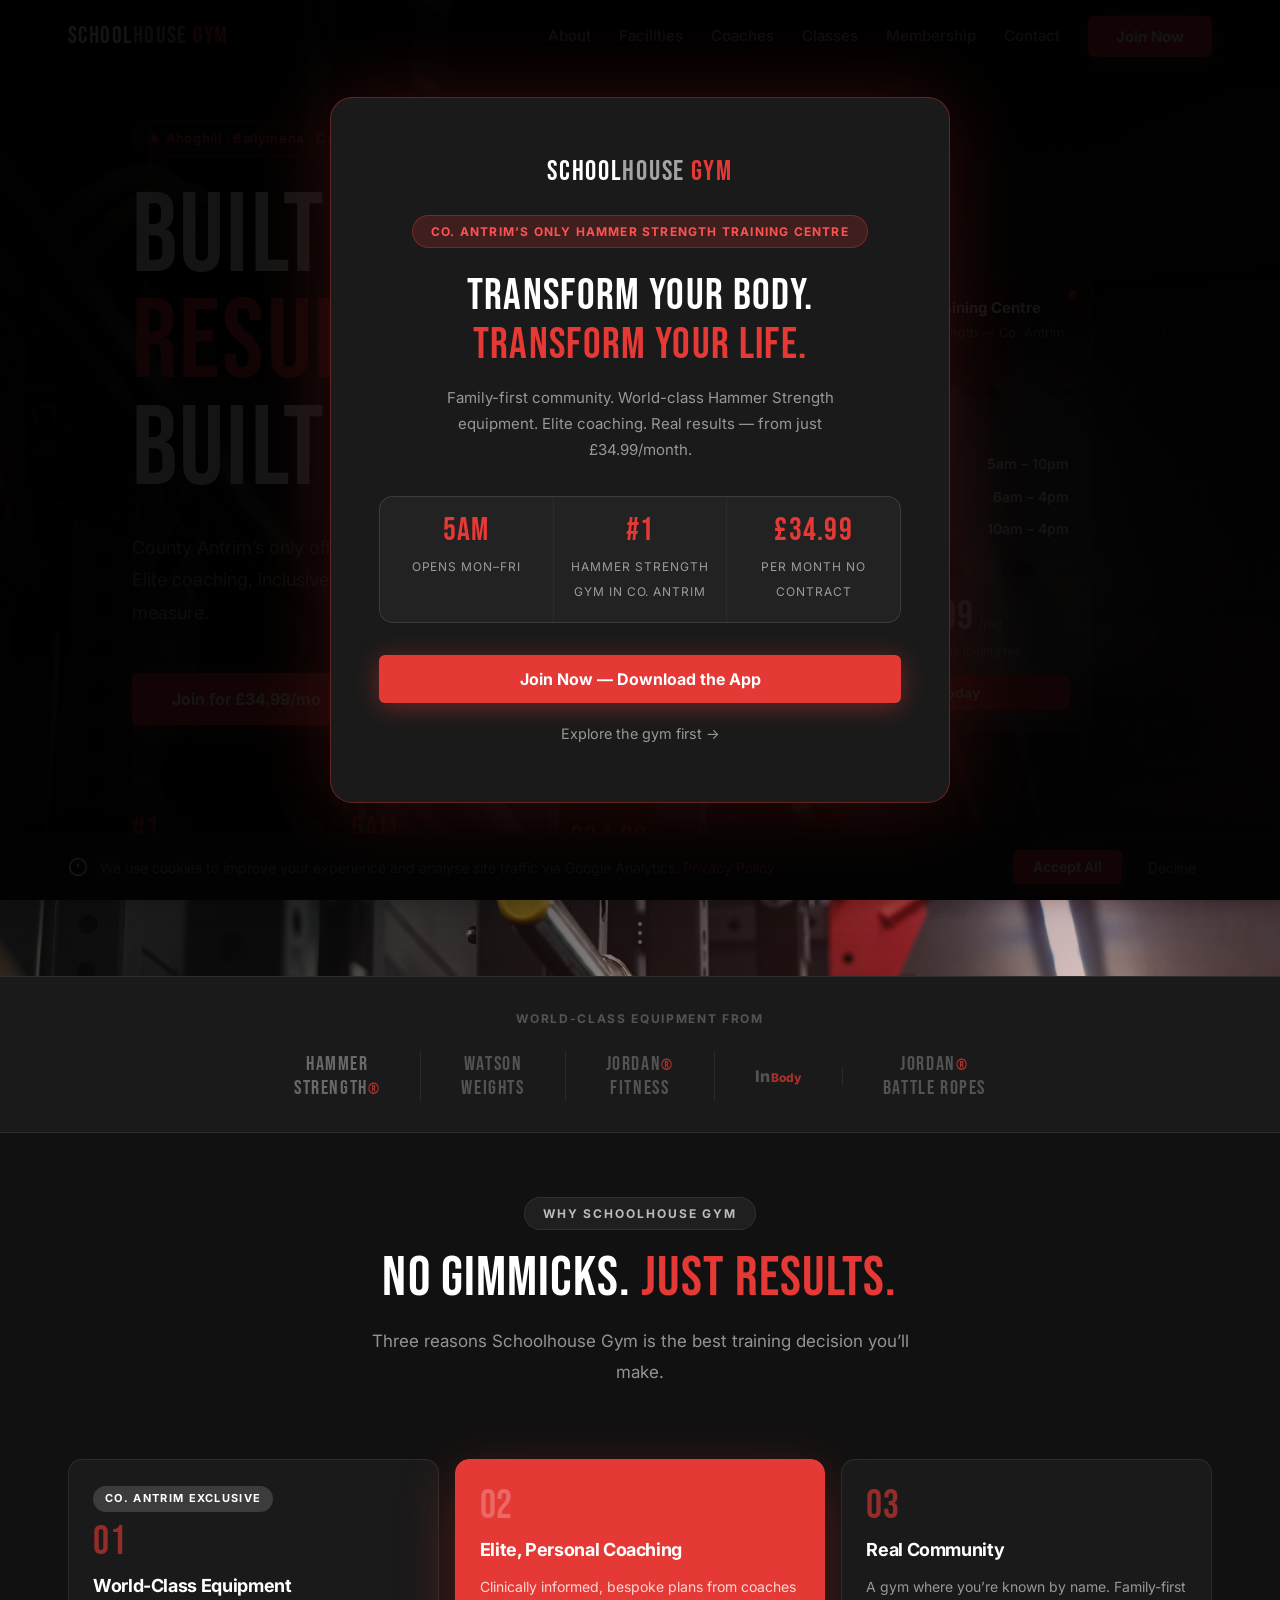
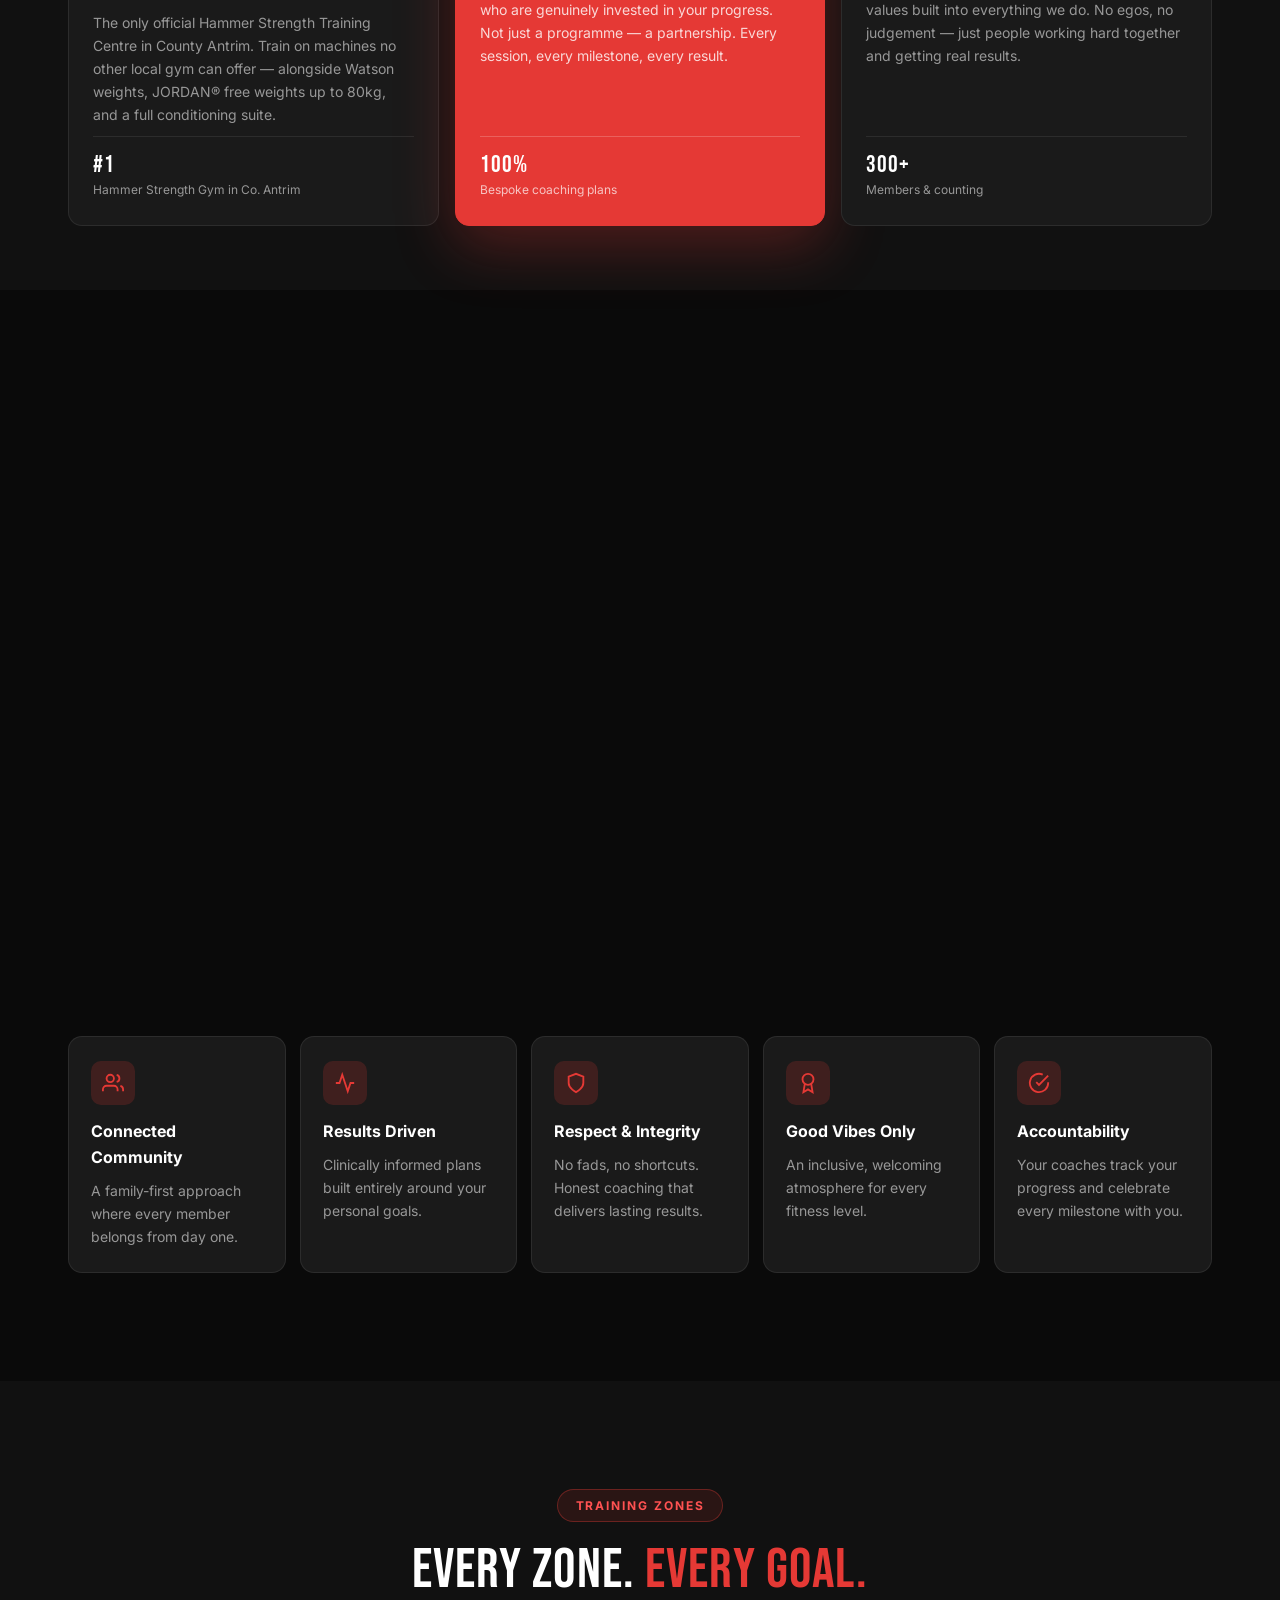
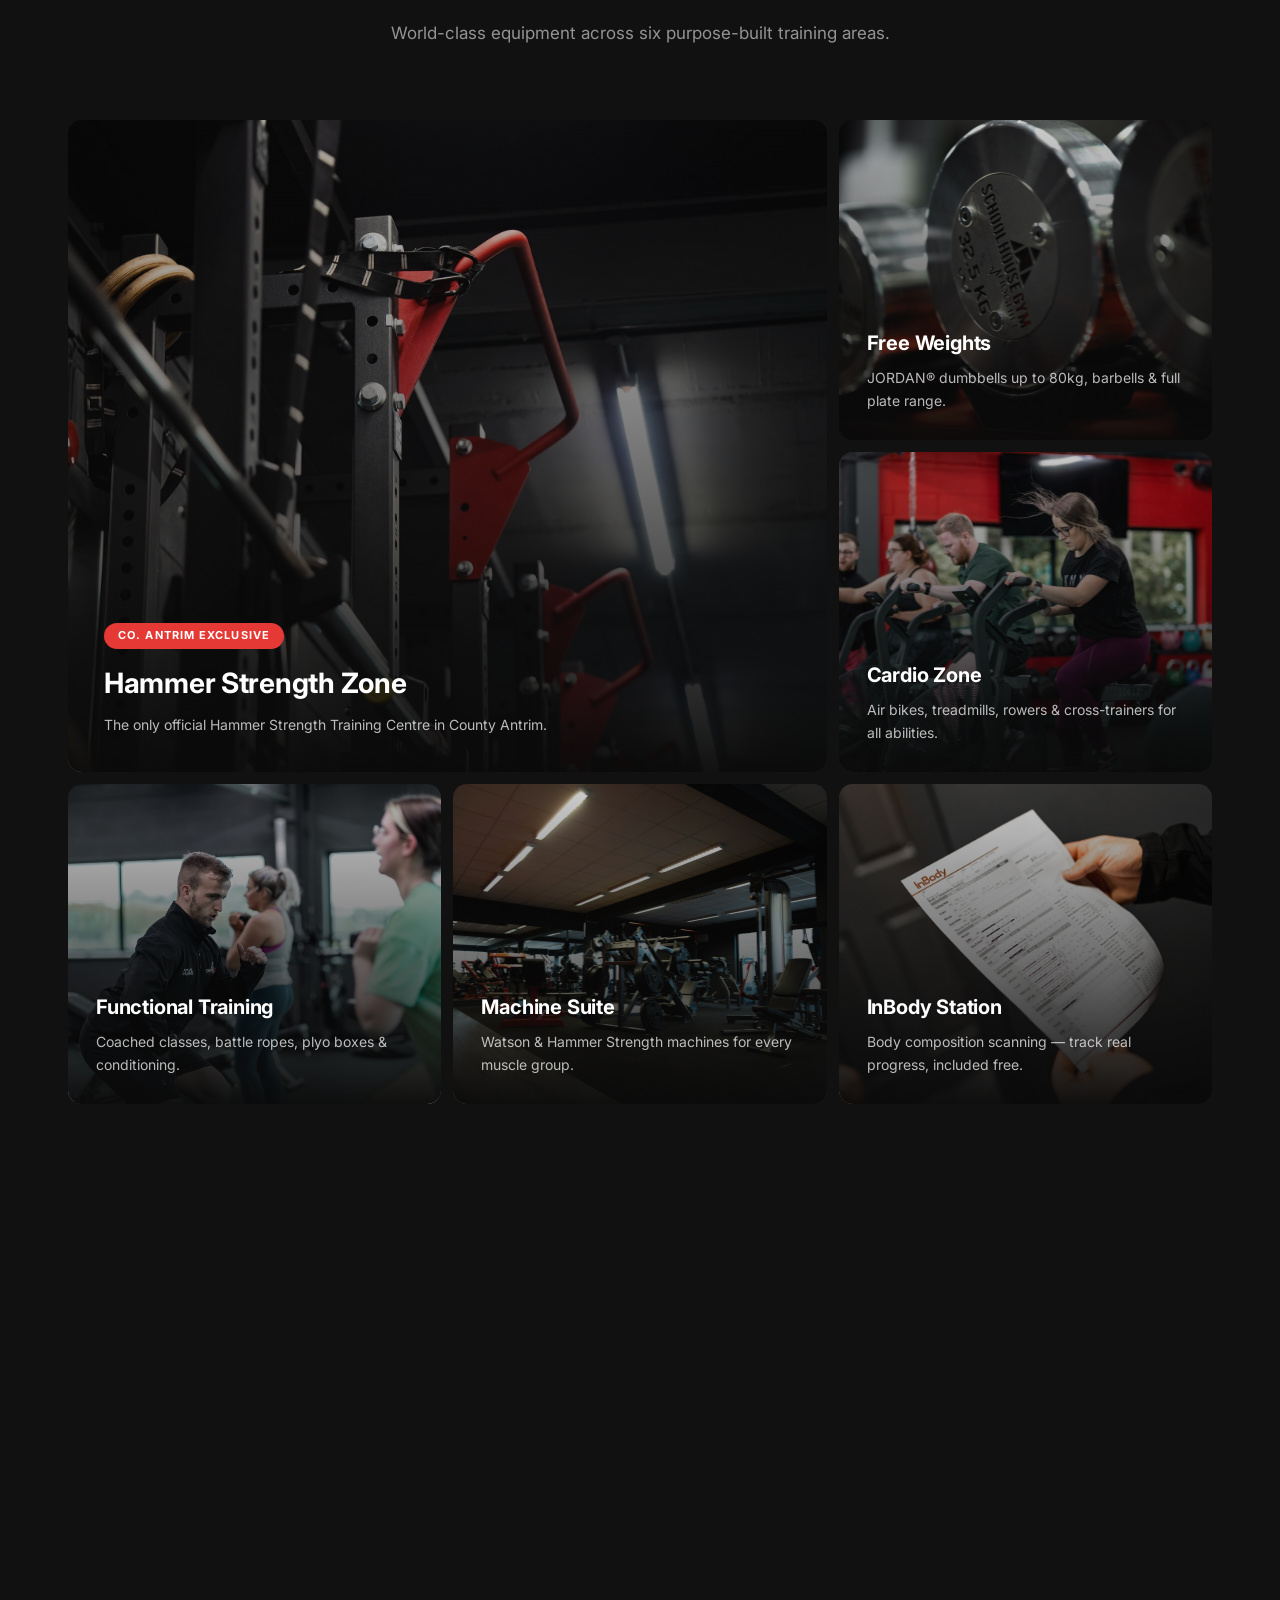
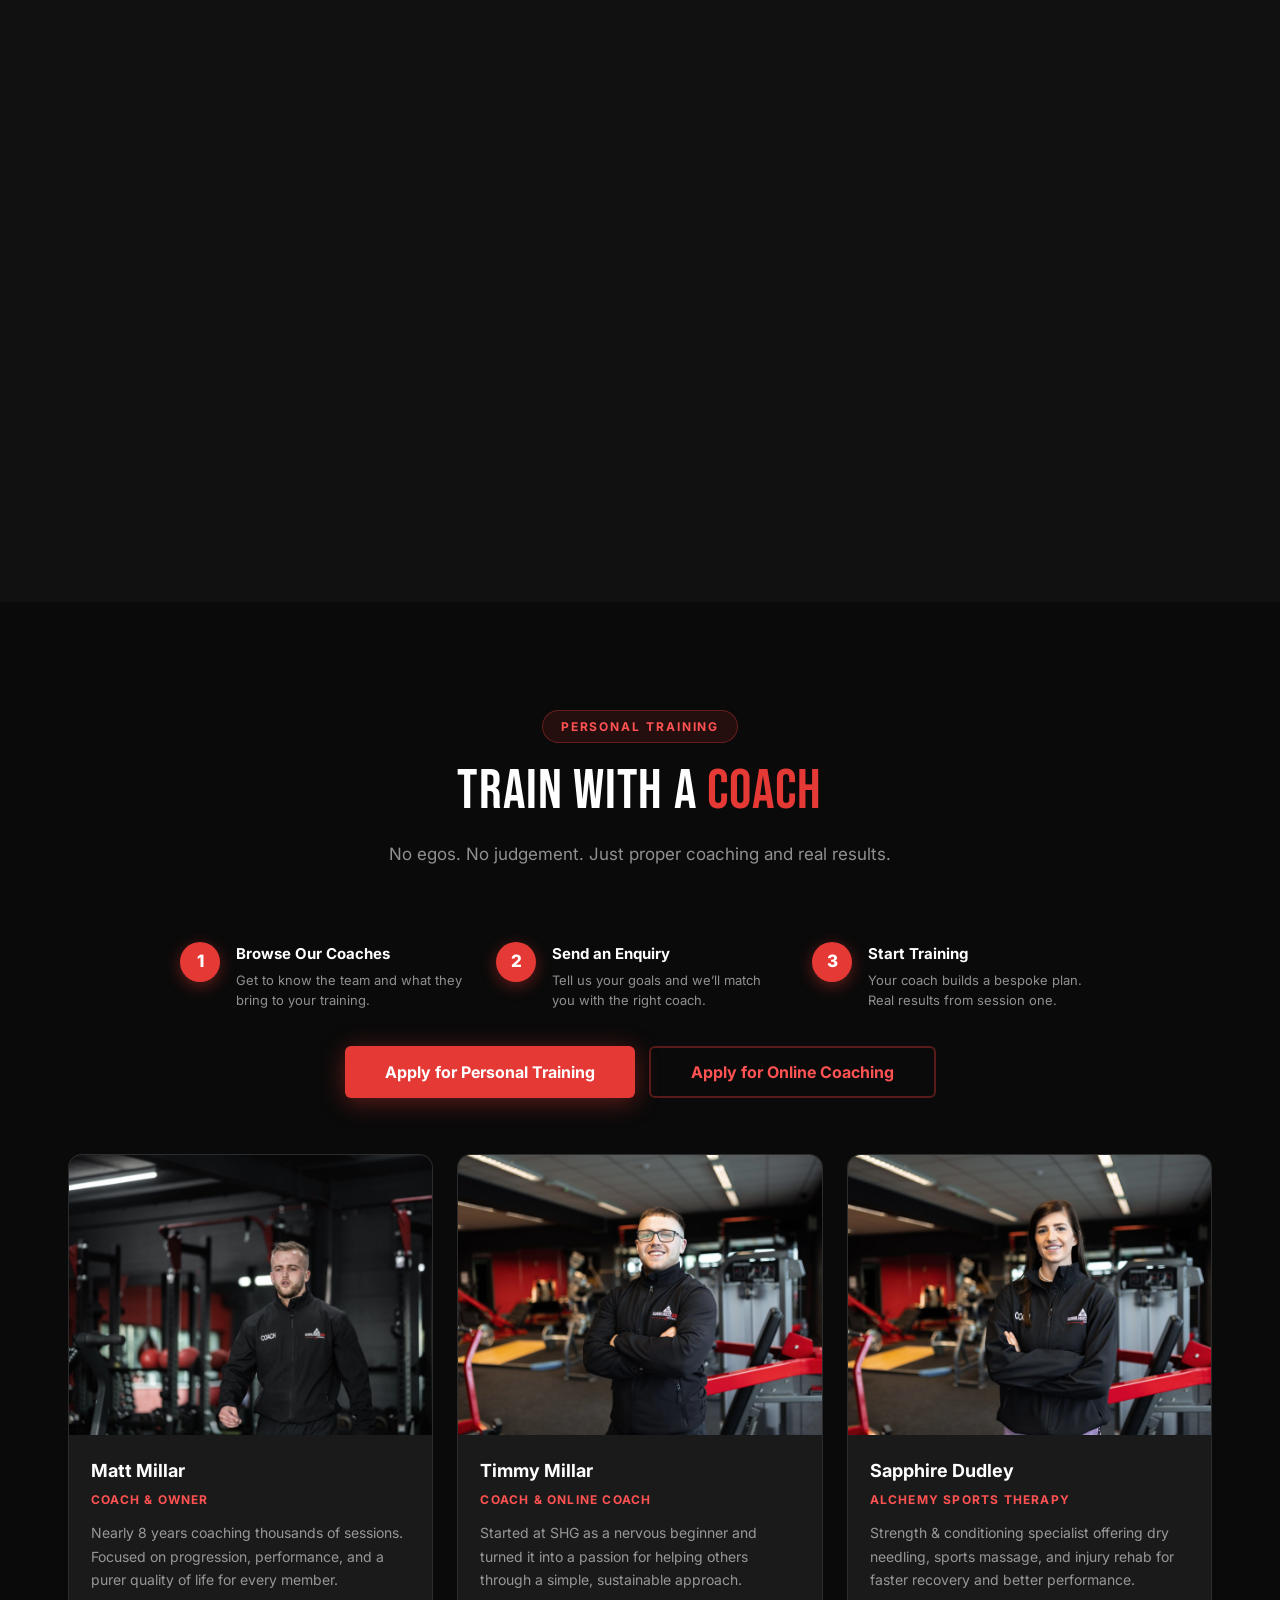
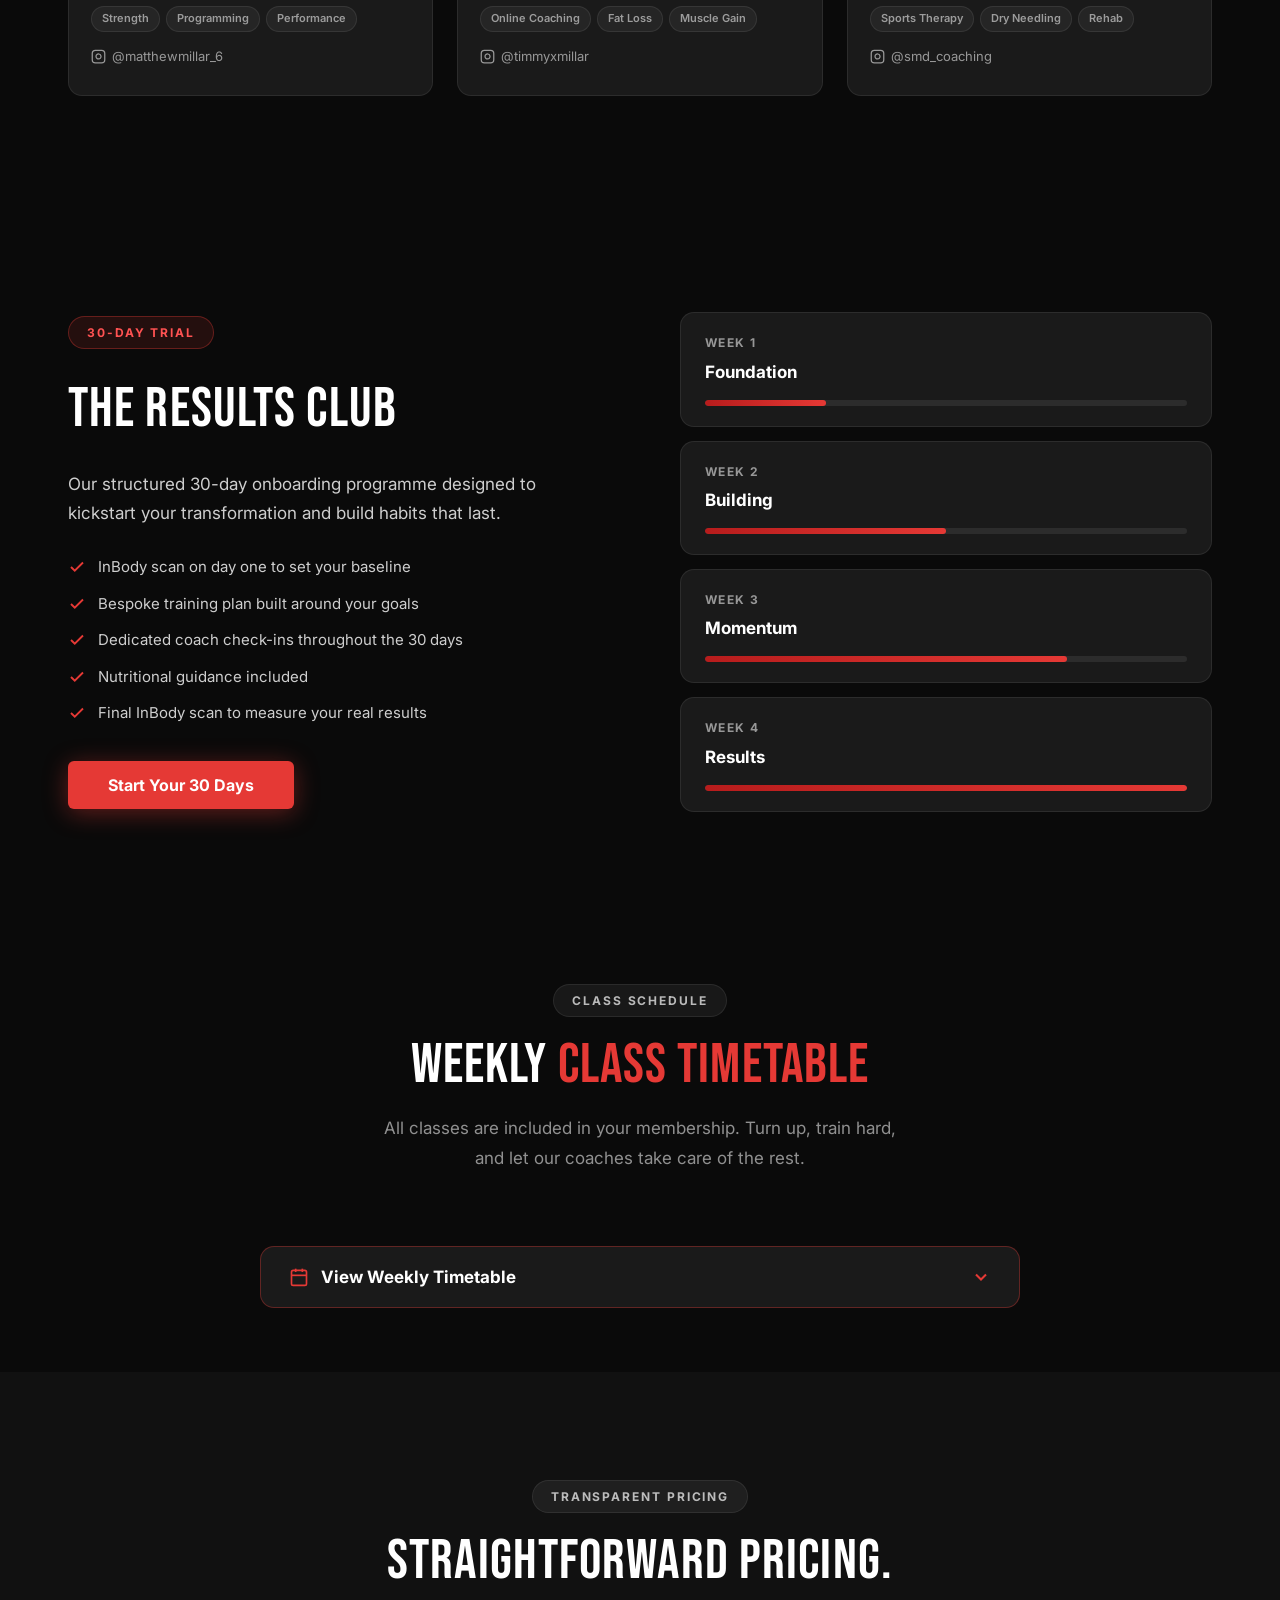
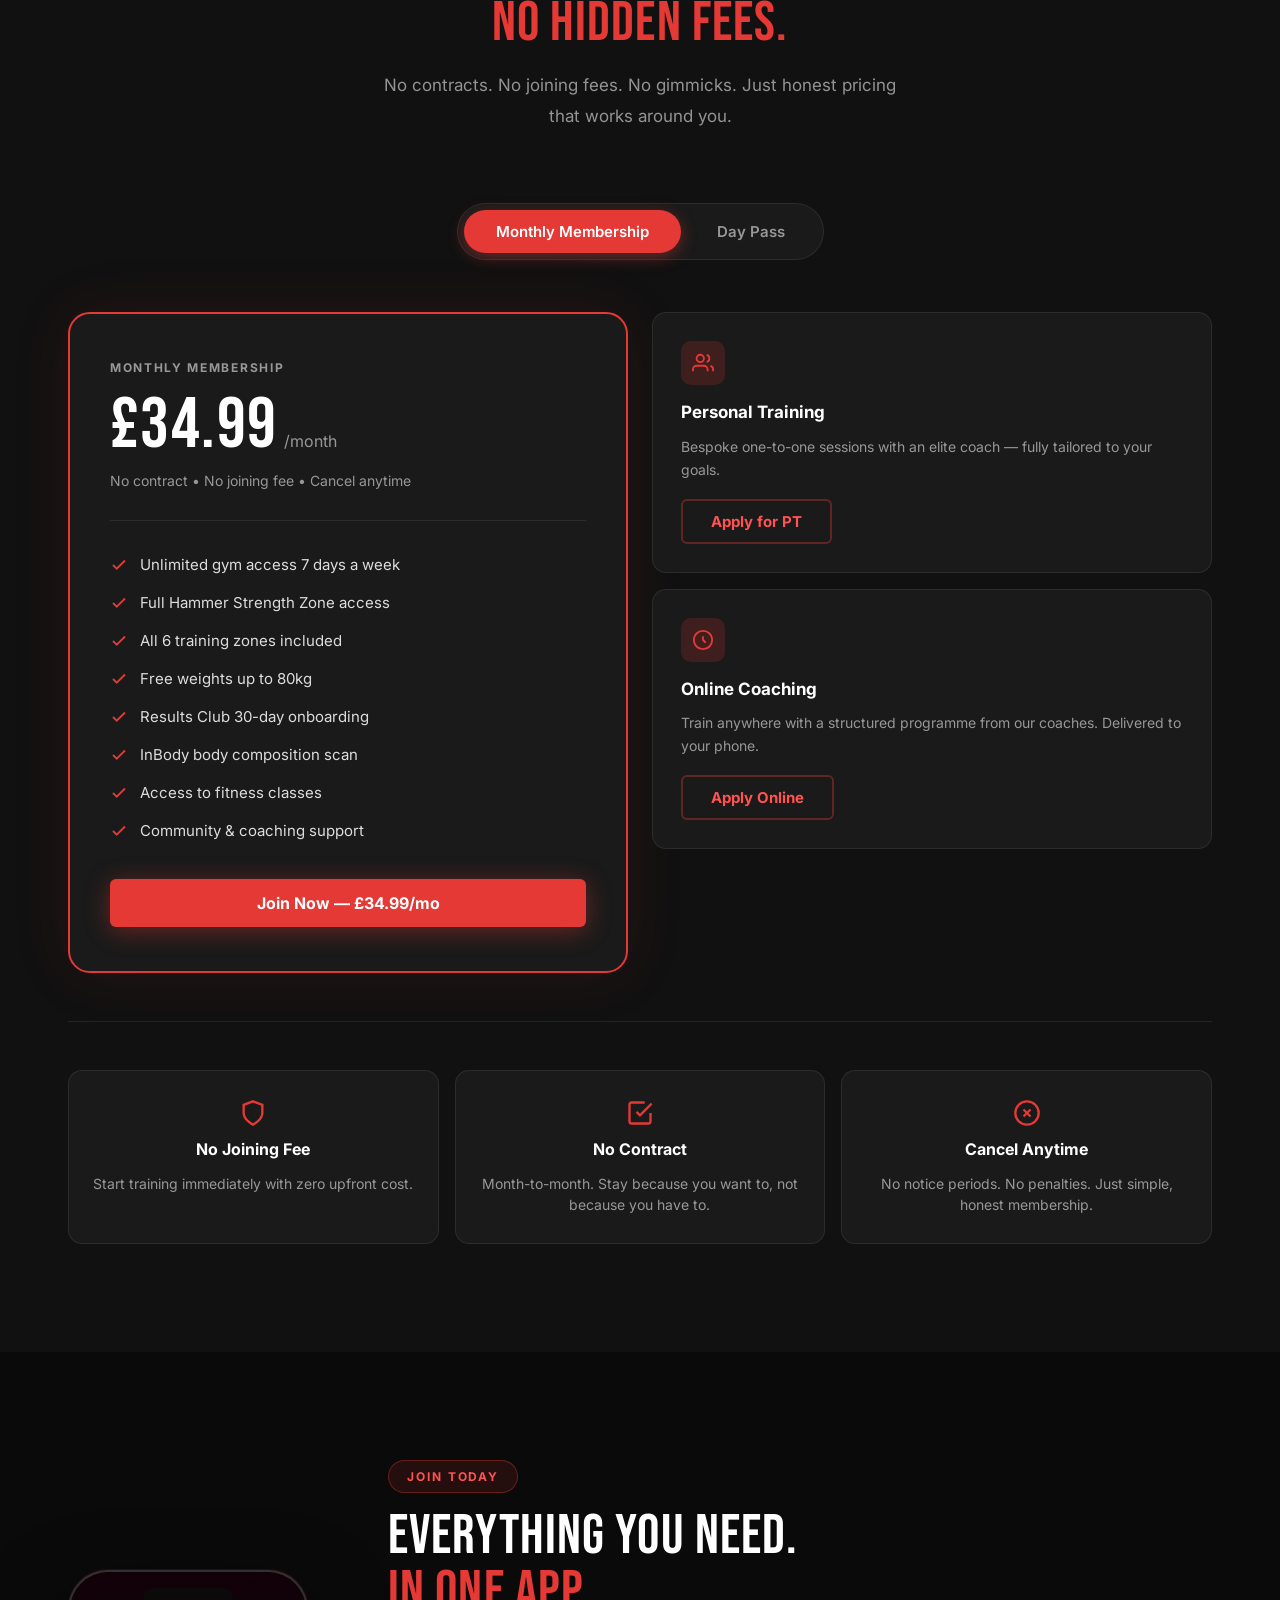
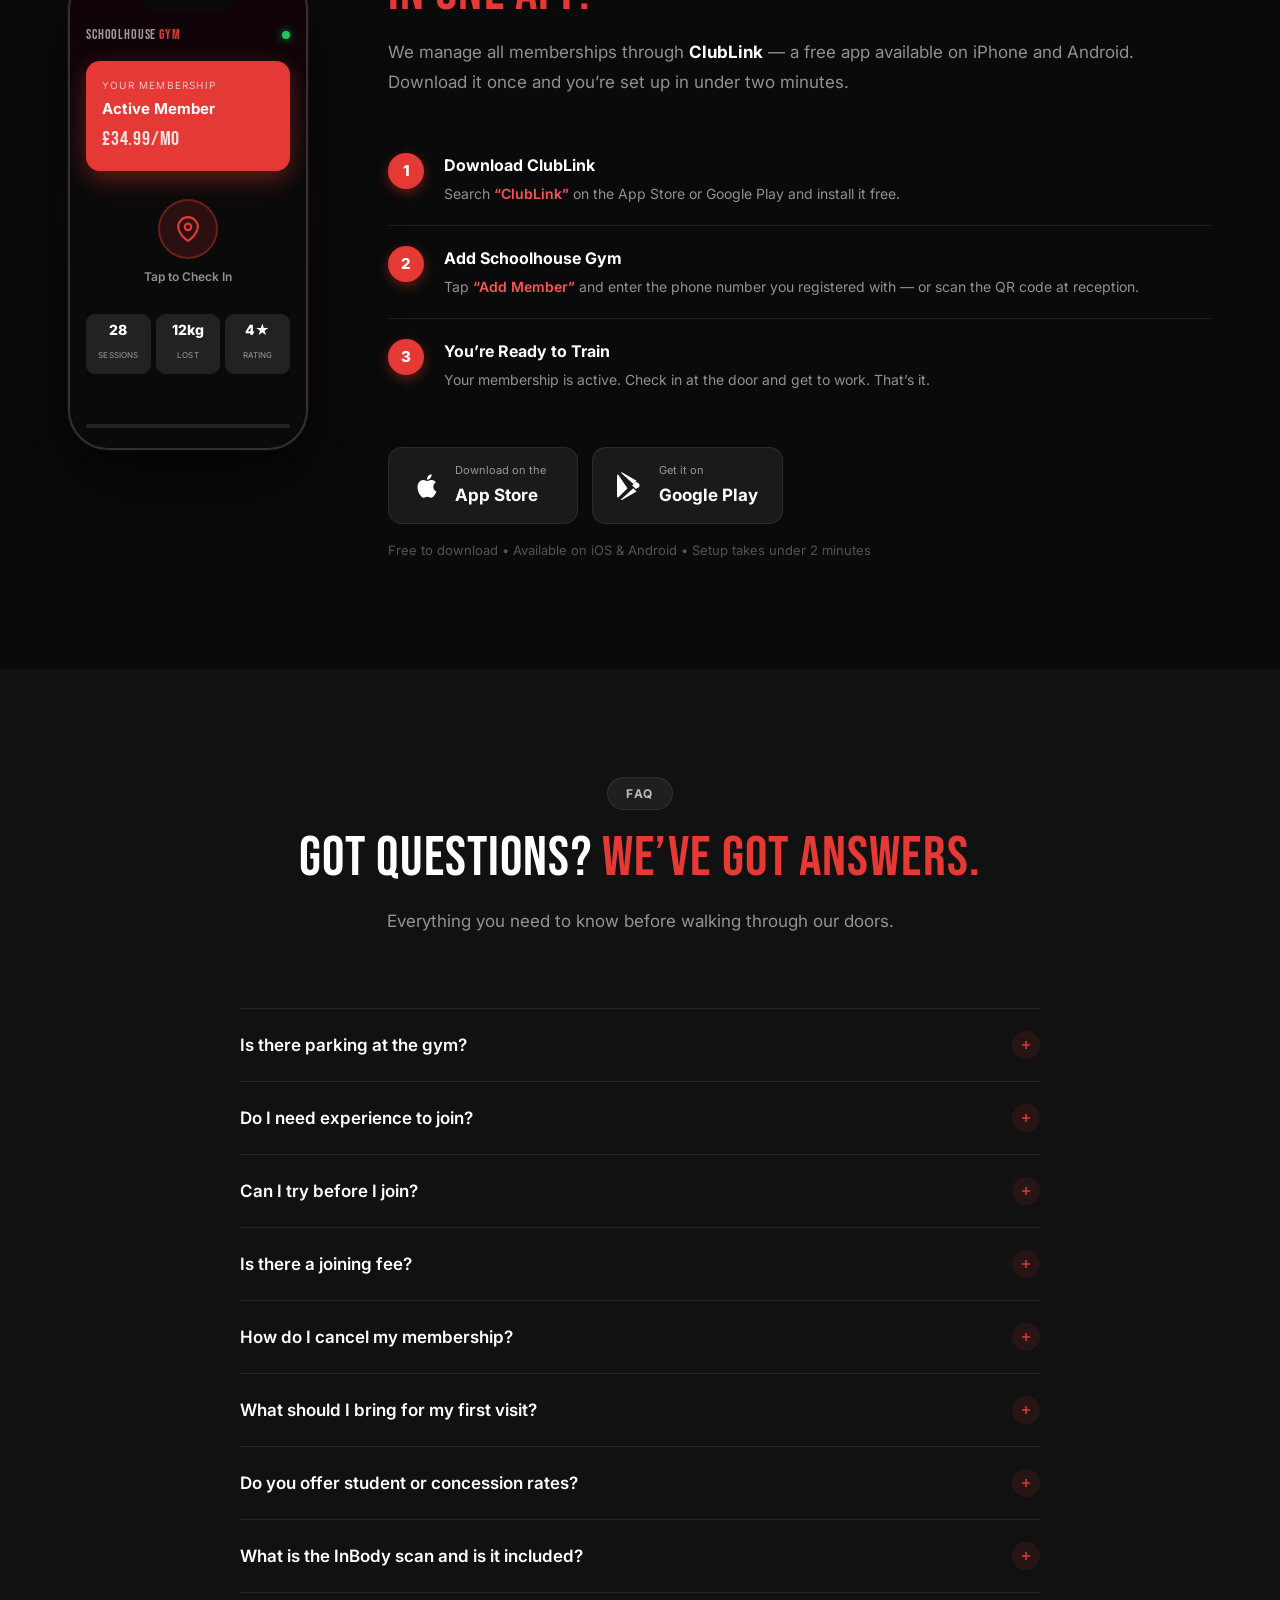
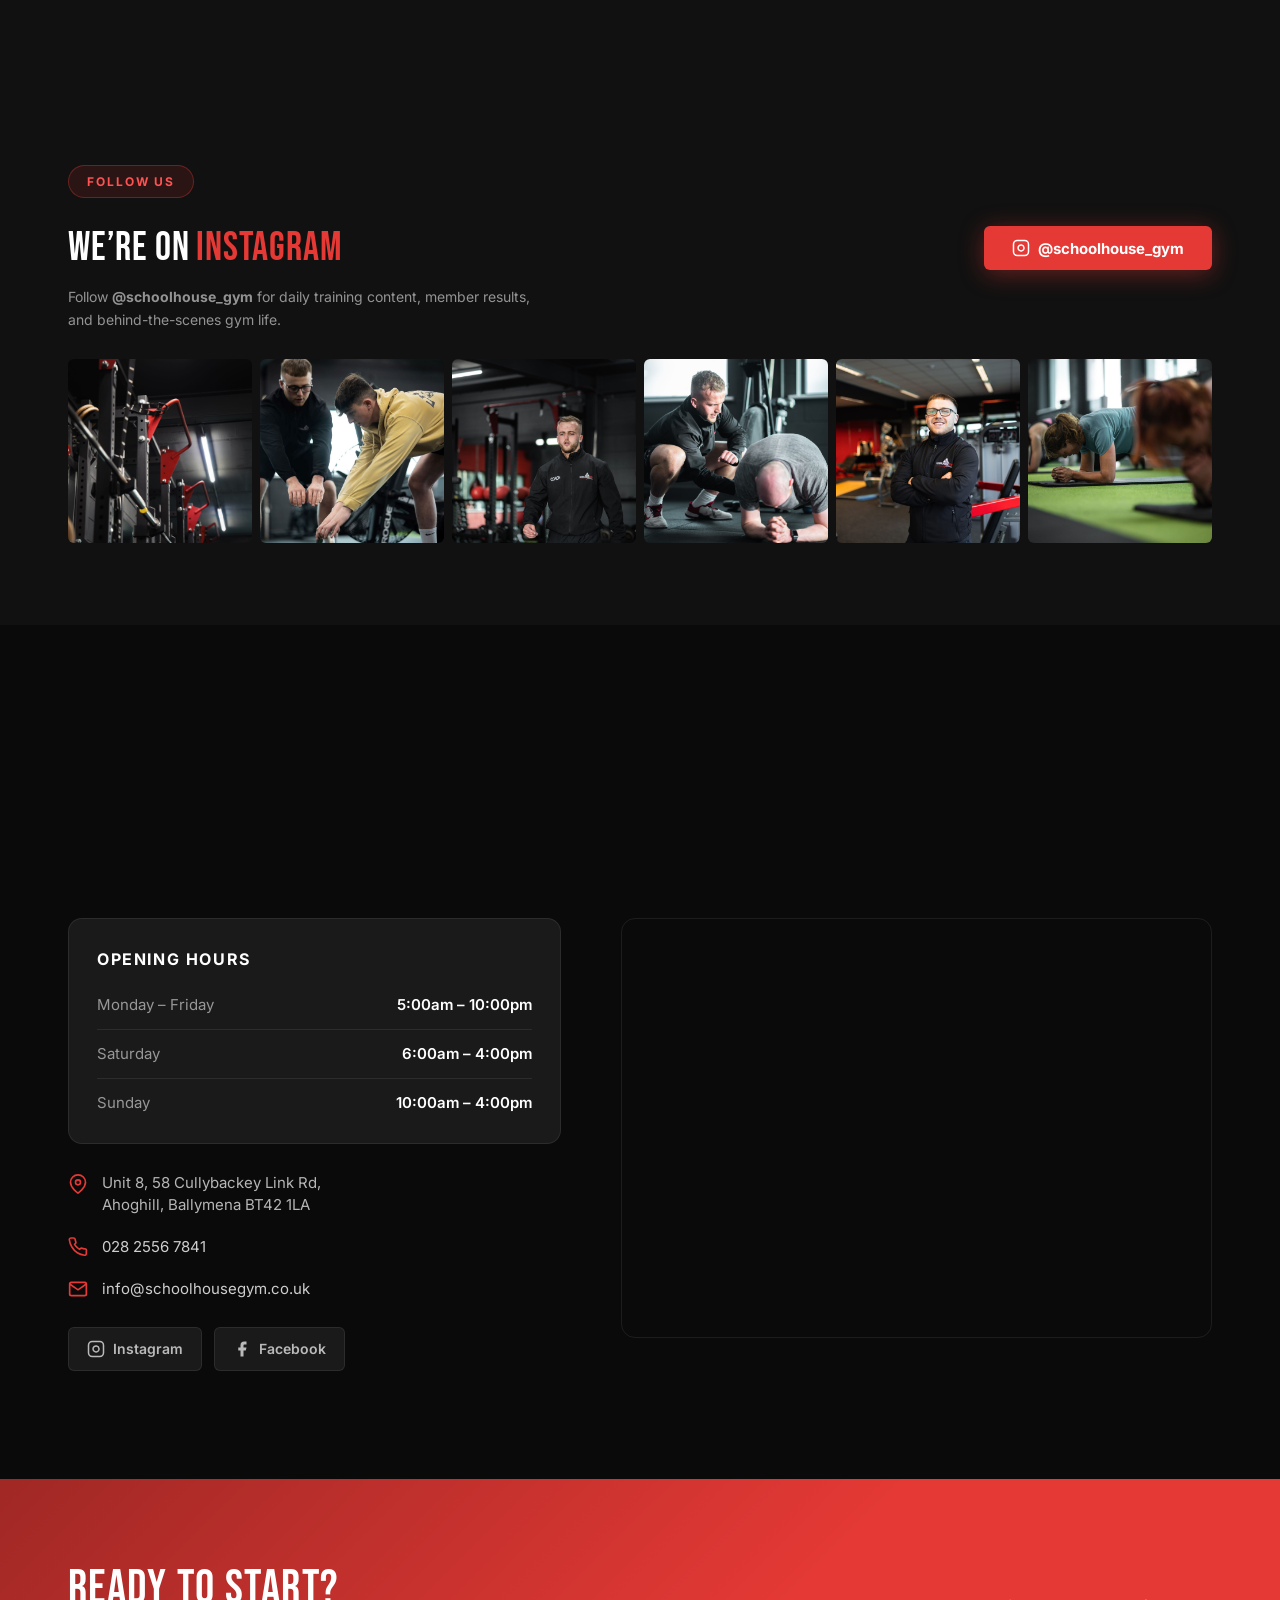
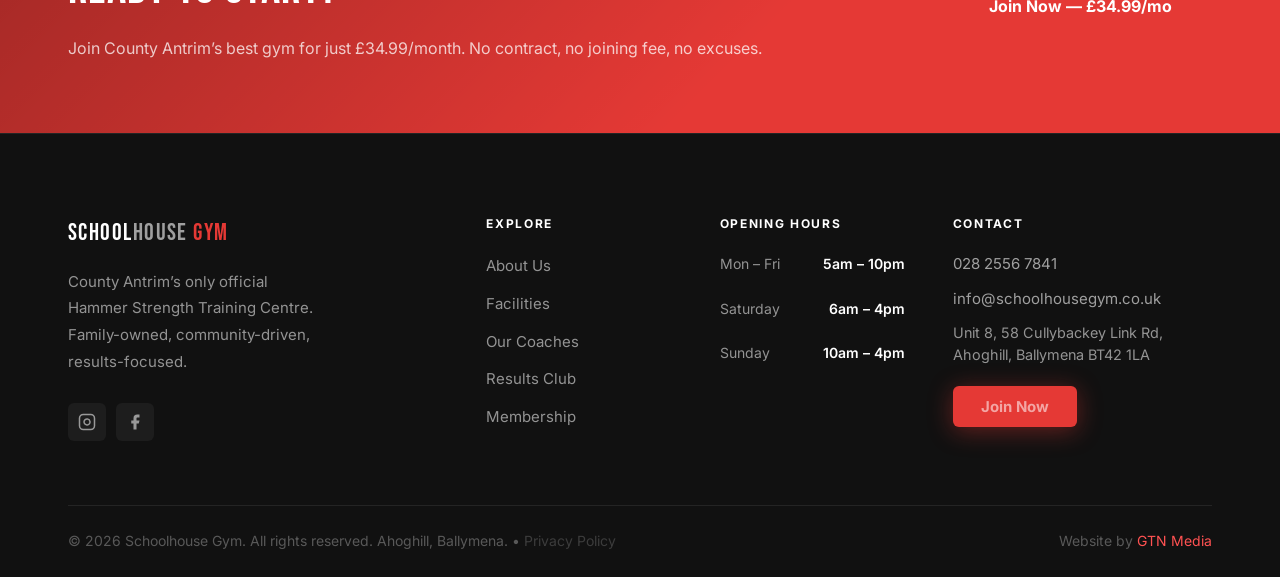
==== commit 9a03adbc: "fix: day pass section overflow on mobile (button wrap, compact cards)" ====
--- a/index.html
+++ b/index.html
@@ -10,7 +10,7 @@
   <link rel="preconnect" href="https://fonts.gstatic.com" crossorigin>
   <link href="https://fonts.googleapis.com/css2?family=Bebas+Neue&family=Inter:wght@400;500;600;700;800;900&display=swap" rel="stylesheet">
   <link rel="icon" type="image/svg+xml" href="favicon.svg">
-  <link rel="stylesheet" href="css/styles.css?v=2">
+  <link rel="stylesheet" href="css/styles.css?v=3">
   <meta property="og:type" content="website">
   <meta property="og:site_name" content="Schoolhouse Gym">
   <meta property="og:title" content="Schoolhouse Gym | Co. Antrim's Only Hammer Strength Gym">
@@ -632,7 +632,7 @@
                 <li><svg viewBox="0 0 24 24" fill="none" stroke="currentColor" stroke-width="2.5"><polyline points="20 6 9 17 4 12"/></svg>No booking or pre-registration</li>
                 <li><svg viewBox="0 0 24 24" fill="none" stroke="currentColor" stroke-width="2.5"><polyline points="20 6 9 17 4 12"/></svg>Pay at reception on arrival</li>
               </ul>
-              <a href="#contact" class="btn btn--red btn--lg btn--full">Get Directions &mdash; Just Walk In</a>
+              <a href="#contact" class="btn btn--red btn--lg btn--full">Just Walk In &amp; Train</a>
             </div>
             <div class="daypass-info">
               <div class="daypass-info__card">
@@ -981,6 +981,6 @@
     </div>
   </div>
 
-  <script src="js/main.js?v=2"></script>
+  <script src="js/main.js?v=3"></script>
 </body>
 </html>
--- a/css/styles.css
+++ b/css/styles.css
@@ -147,7 +147,7 @@
 .btn--outline-red:hover { background: var(--red-glow); border-color: var(--red); }
 .btn--lg { padding: 16px 40px; font-size: 1rem; }
 .btn--sm { padding: 10px 20px; font-size: 0.875rem; }
-.btn--full { width: 100%; }
+.btn--full { width: 100%; white-space: normal; }
 .btn:disabled { opacity: 0.5; cursor: not-allowed; transform: none !important; }
 
 /* ============================================================
@@ -1838,6 +1838,8 @@
   .zone-card--feature { grid-column: span 1; }
   .pricing-toggle { width: 100%; max-width: 360px; }
   .pricing-tab { flex: 1; padding: 11px 12px; font-size: 0.875rem; text-align: center; white-space: nowrap; }
+  .pricing-main-card, .daypass-card { padding: 28px 22px; }
+  .pricing-main-card__price strong, .daypass-card__price strong { font-size: 3.25rem; }
   .app-badges { flex-direction: column; }
   .app-badge { min-width: auto; }
   .about__values { grid-template-columns: 1fr 1fr; }
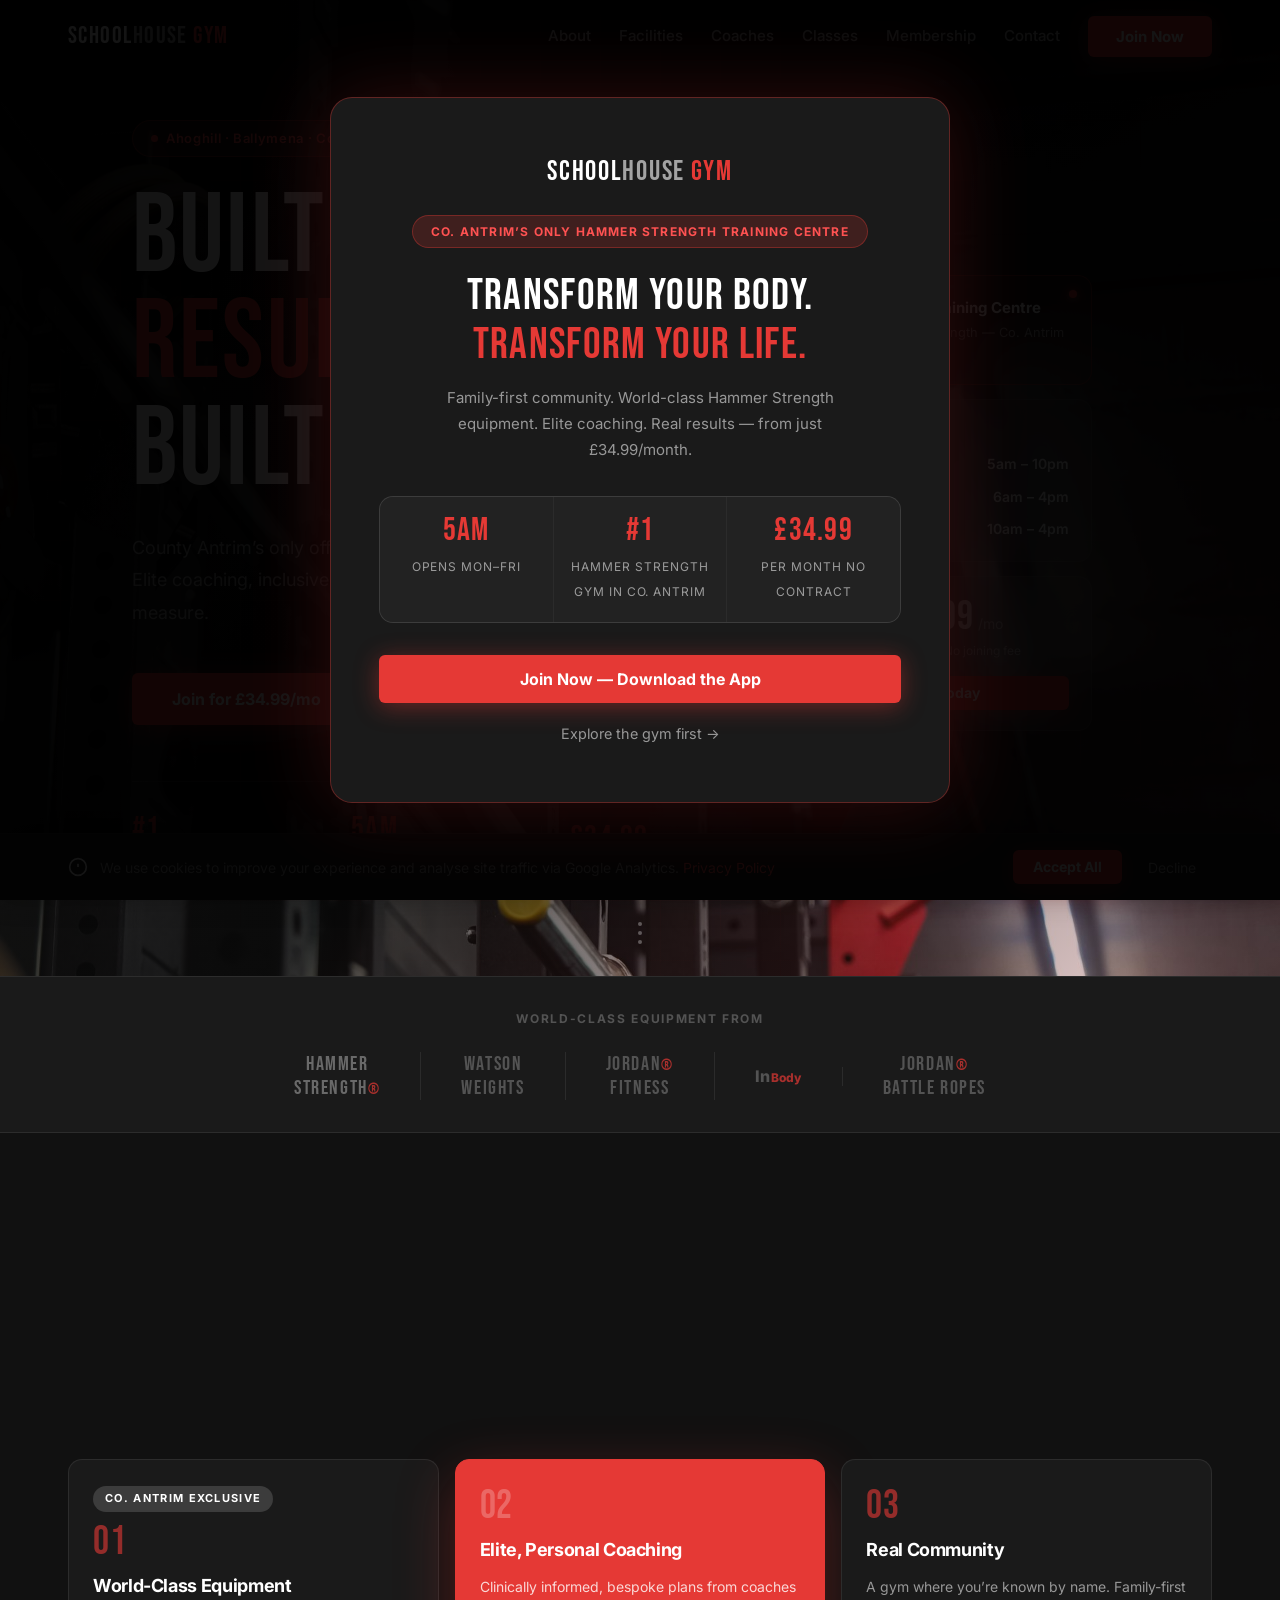
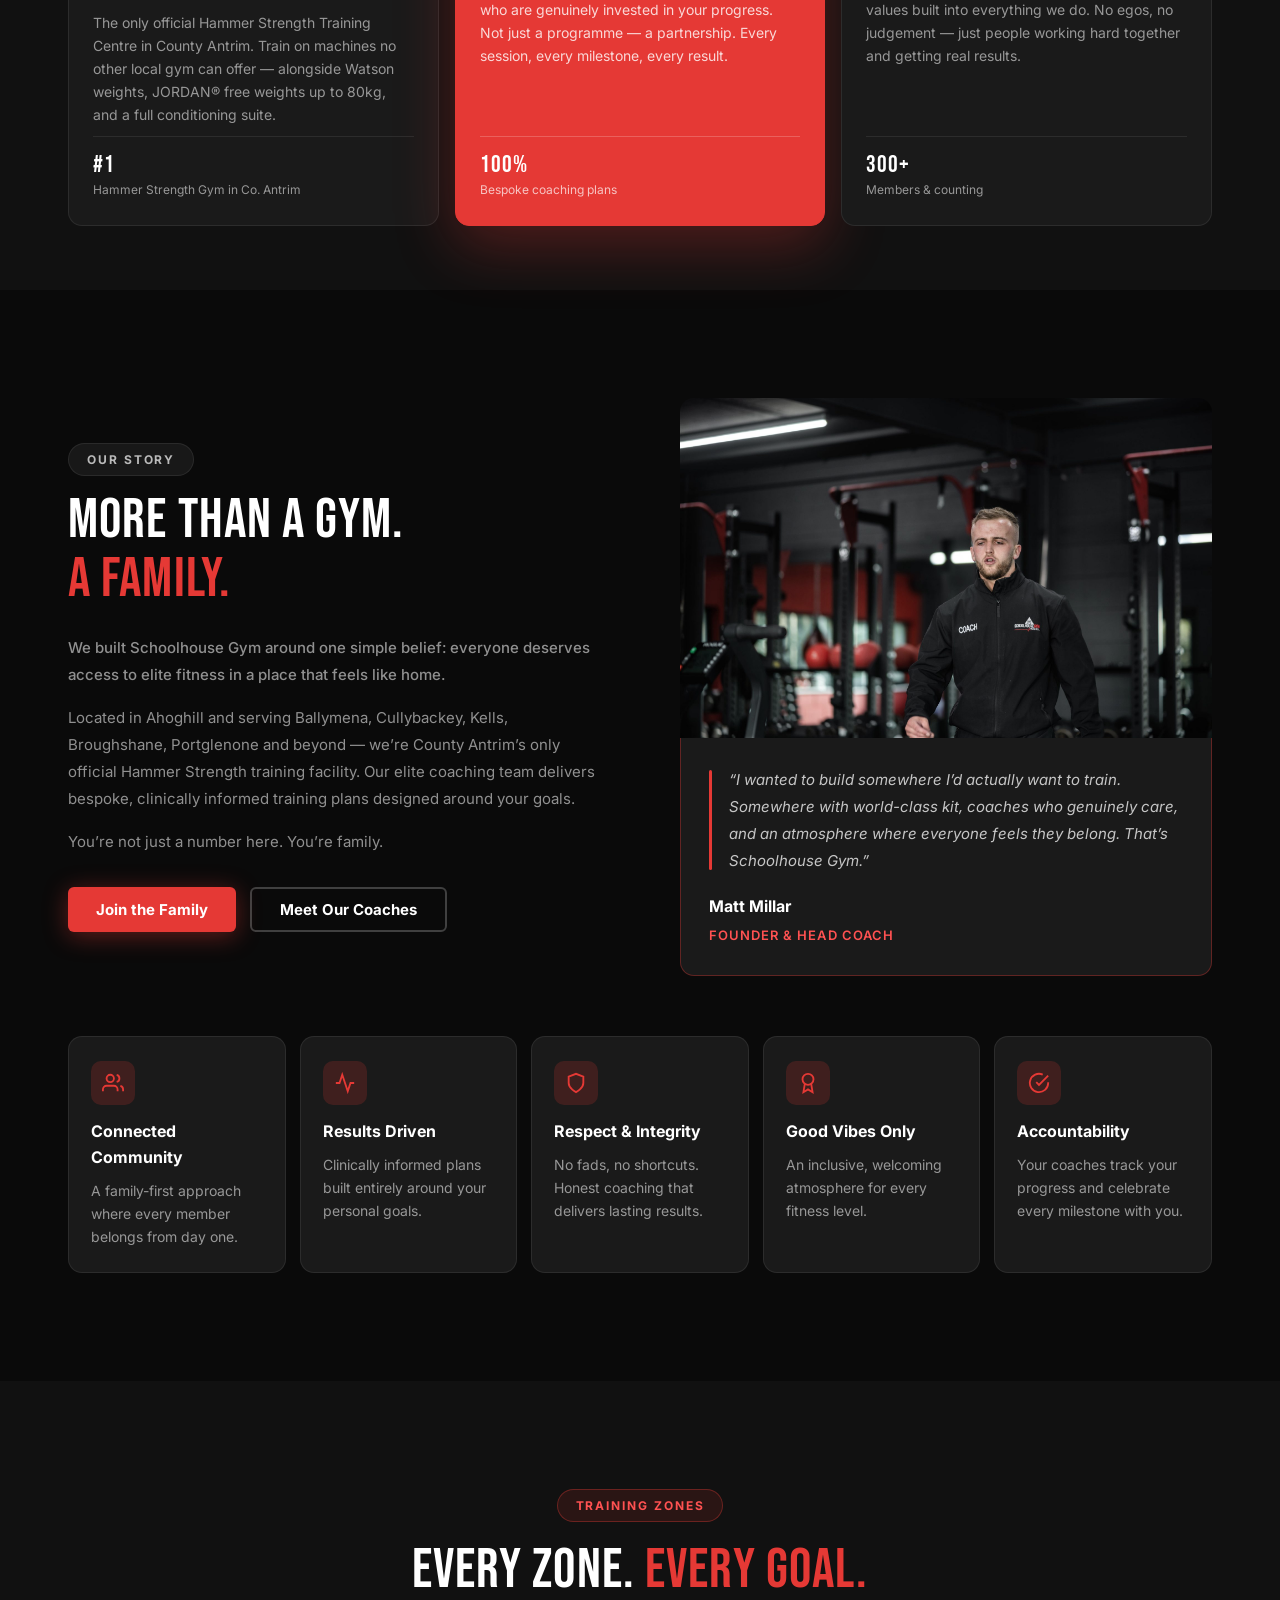
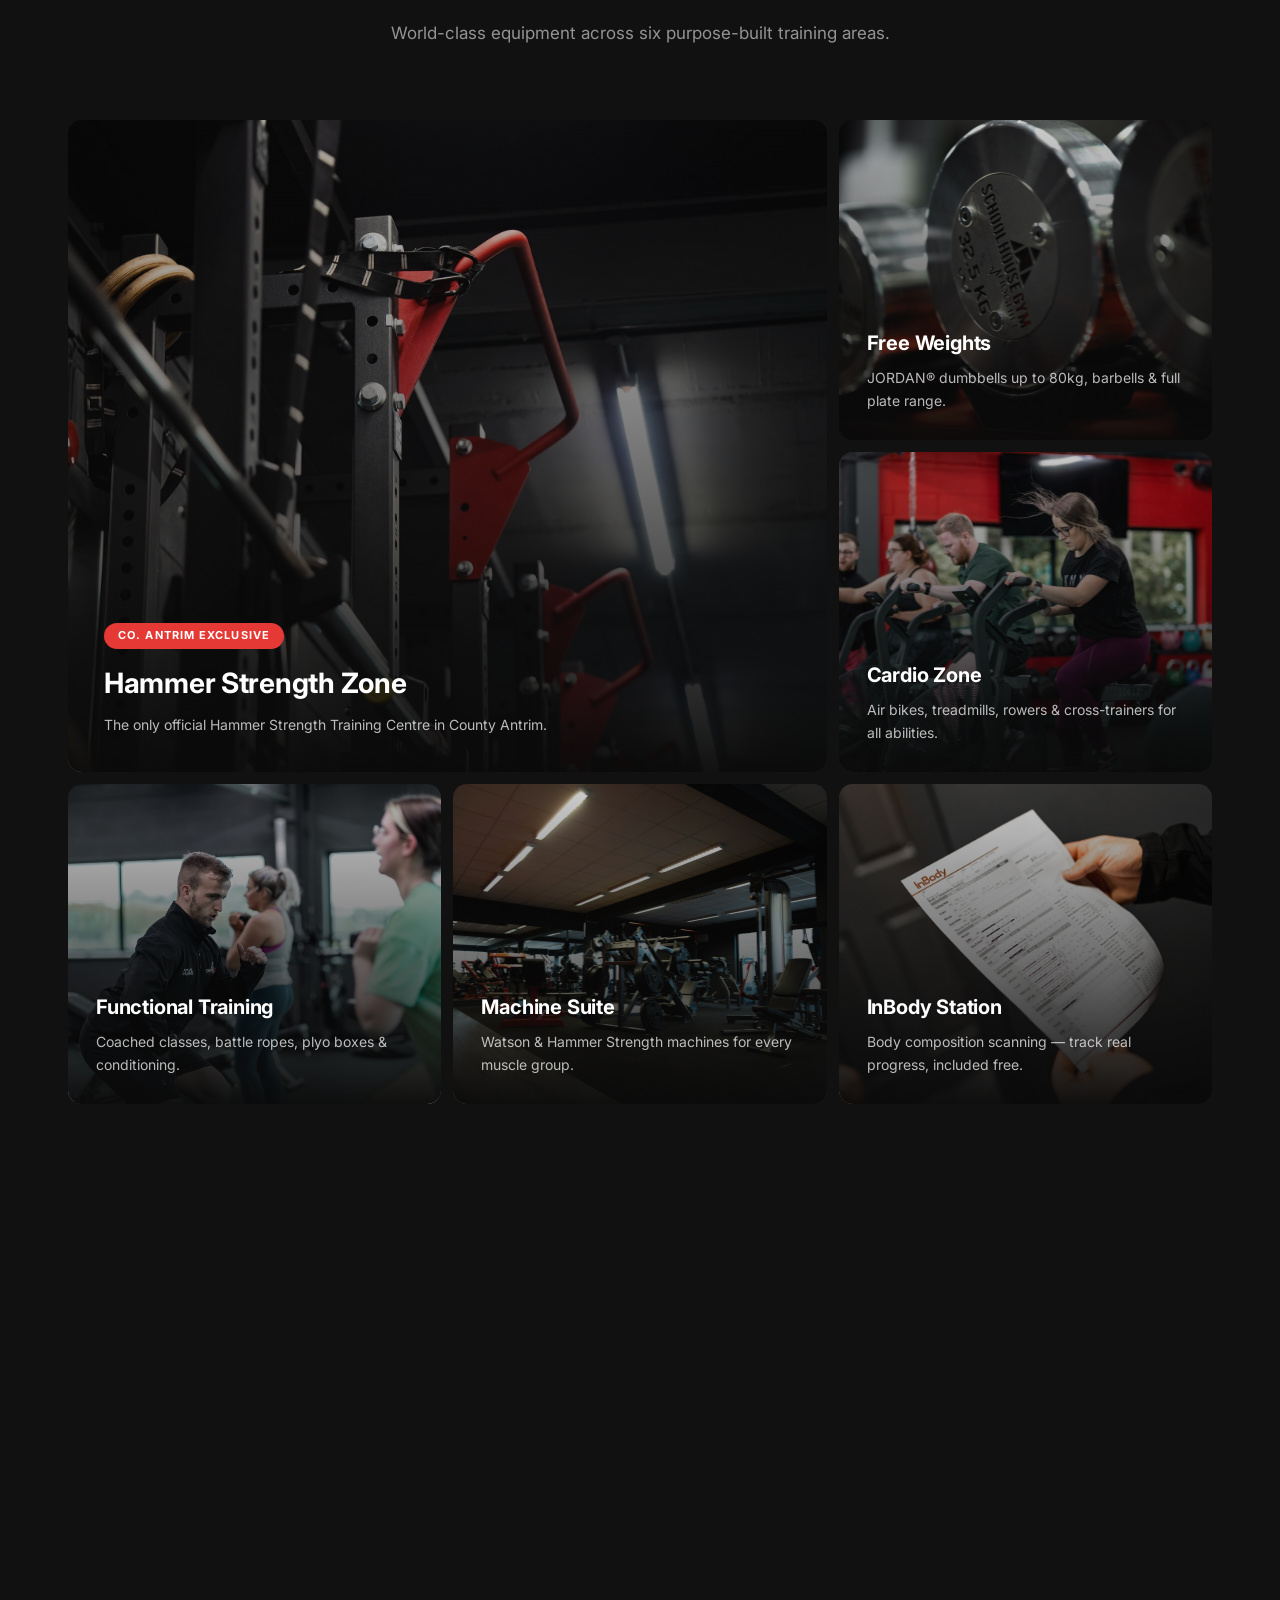
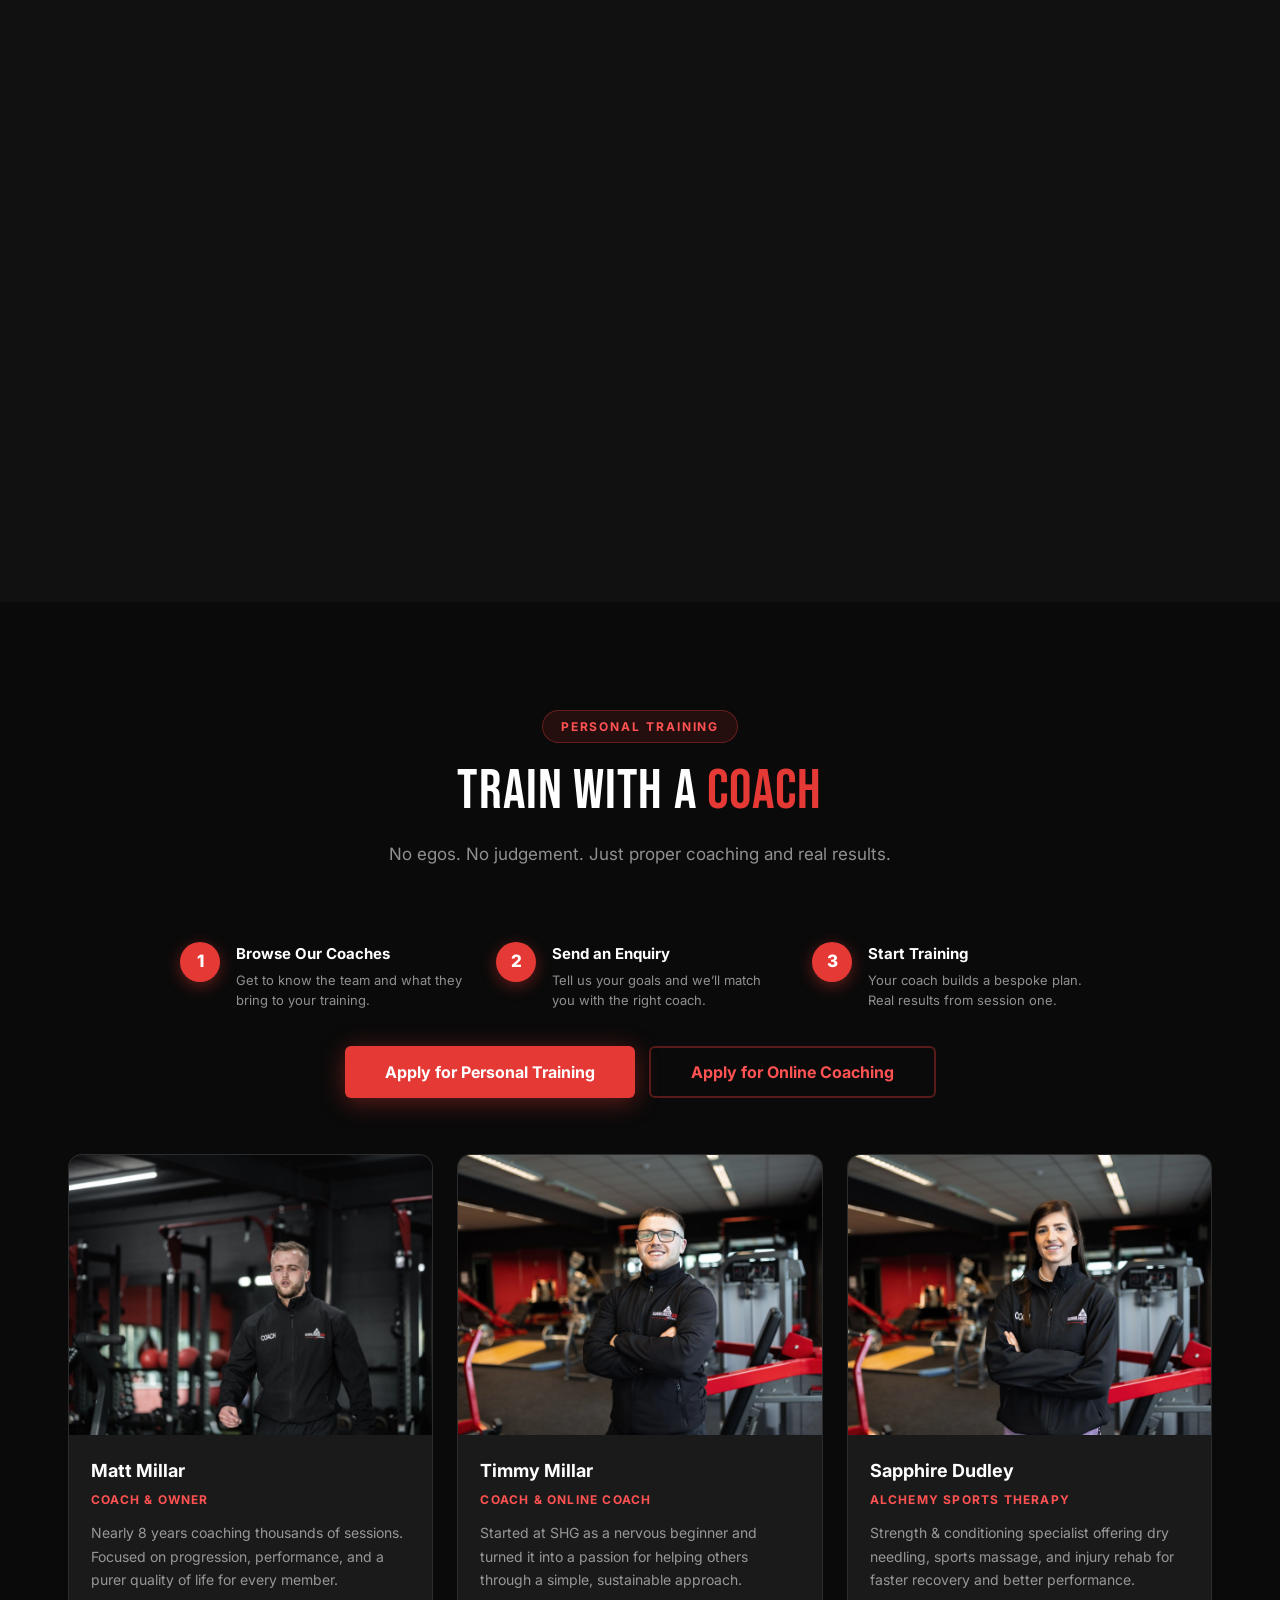
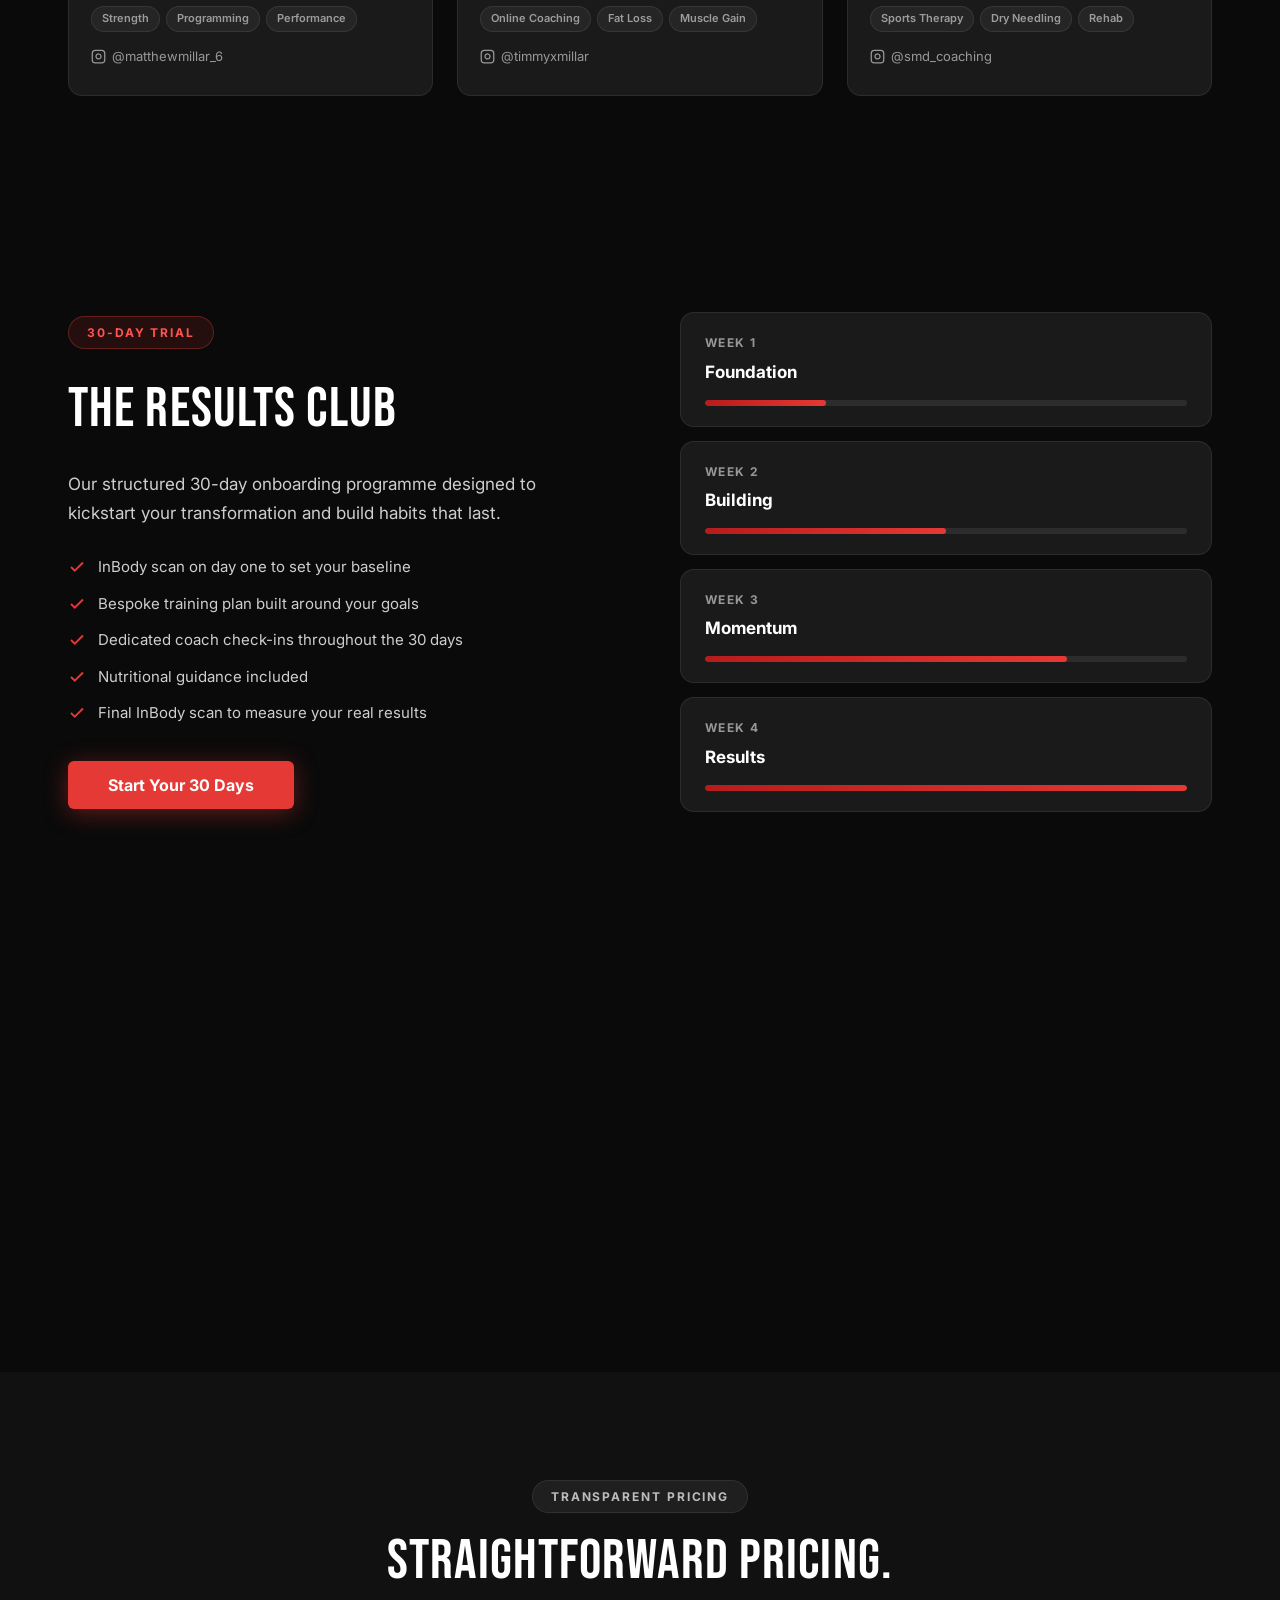
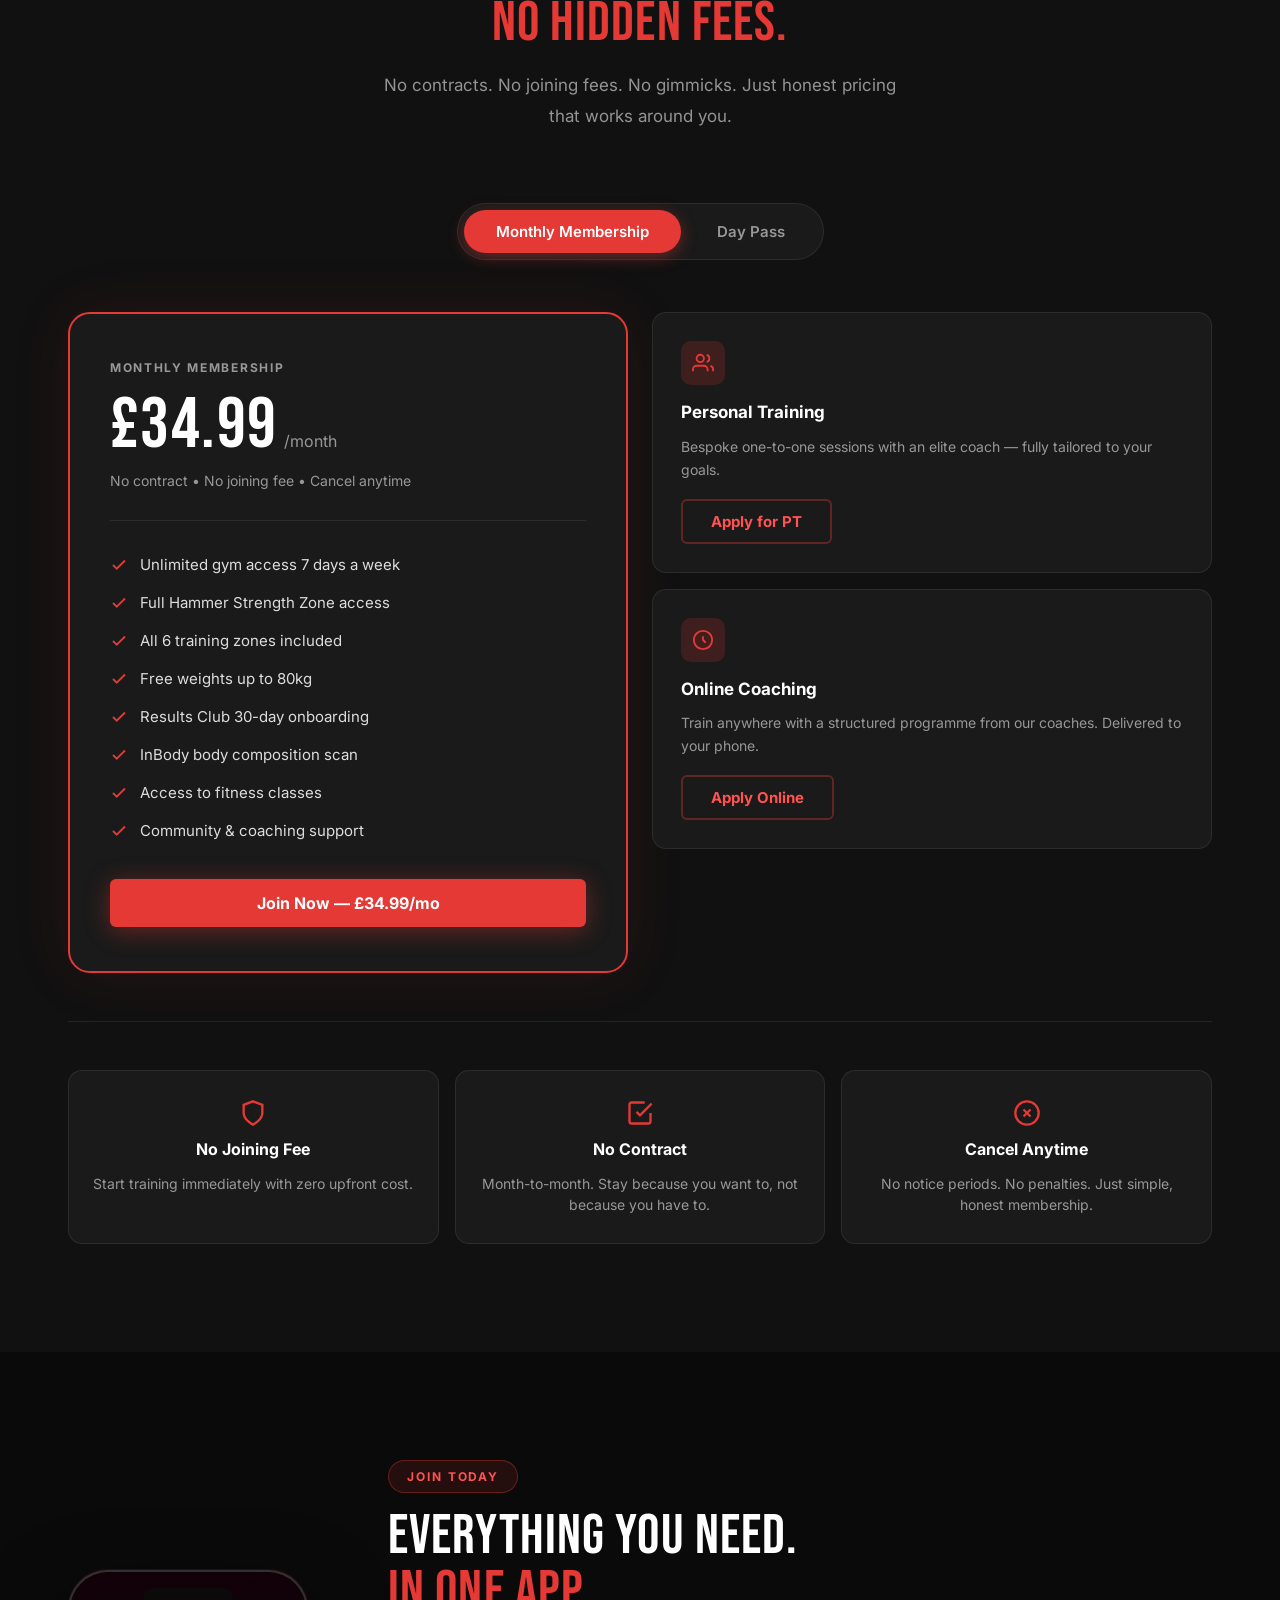
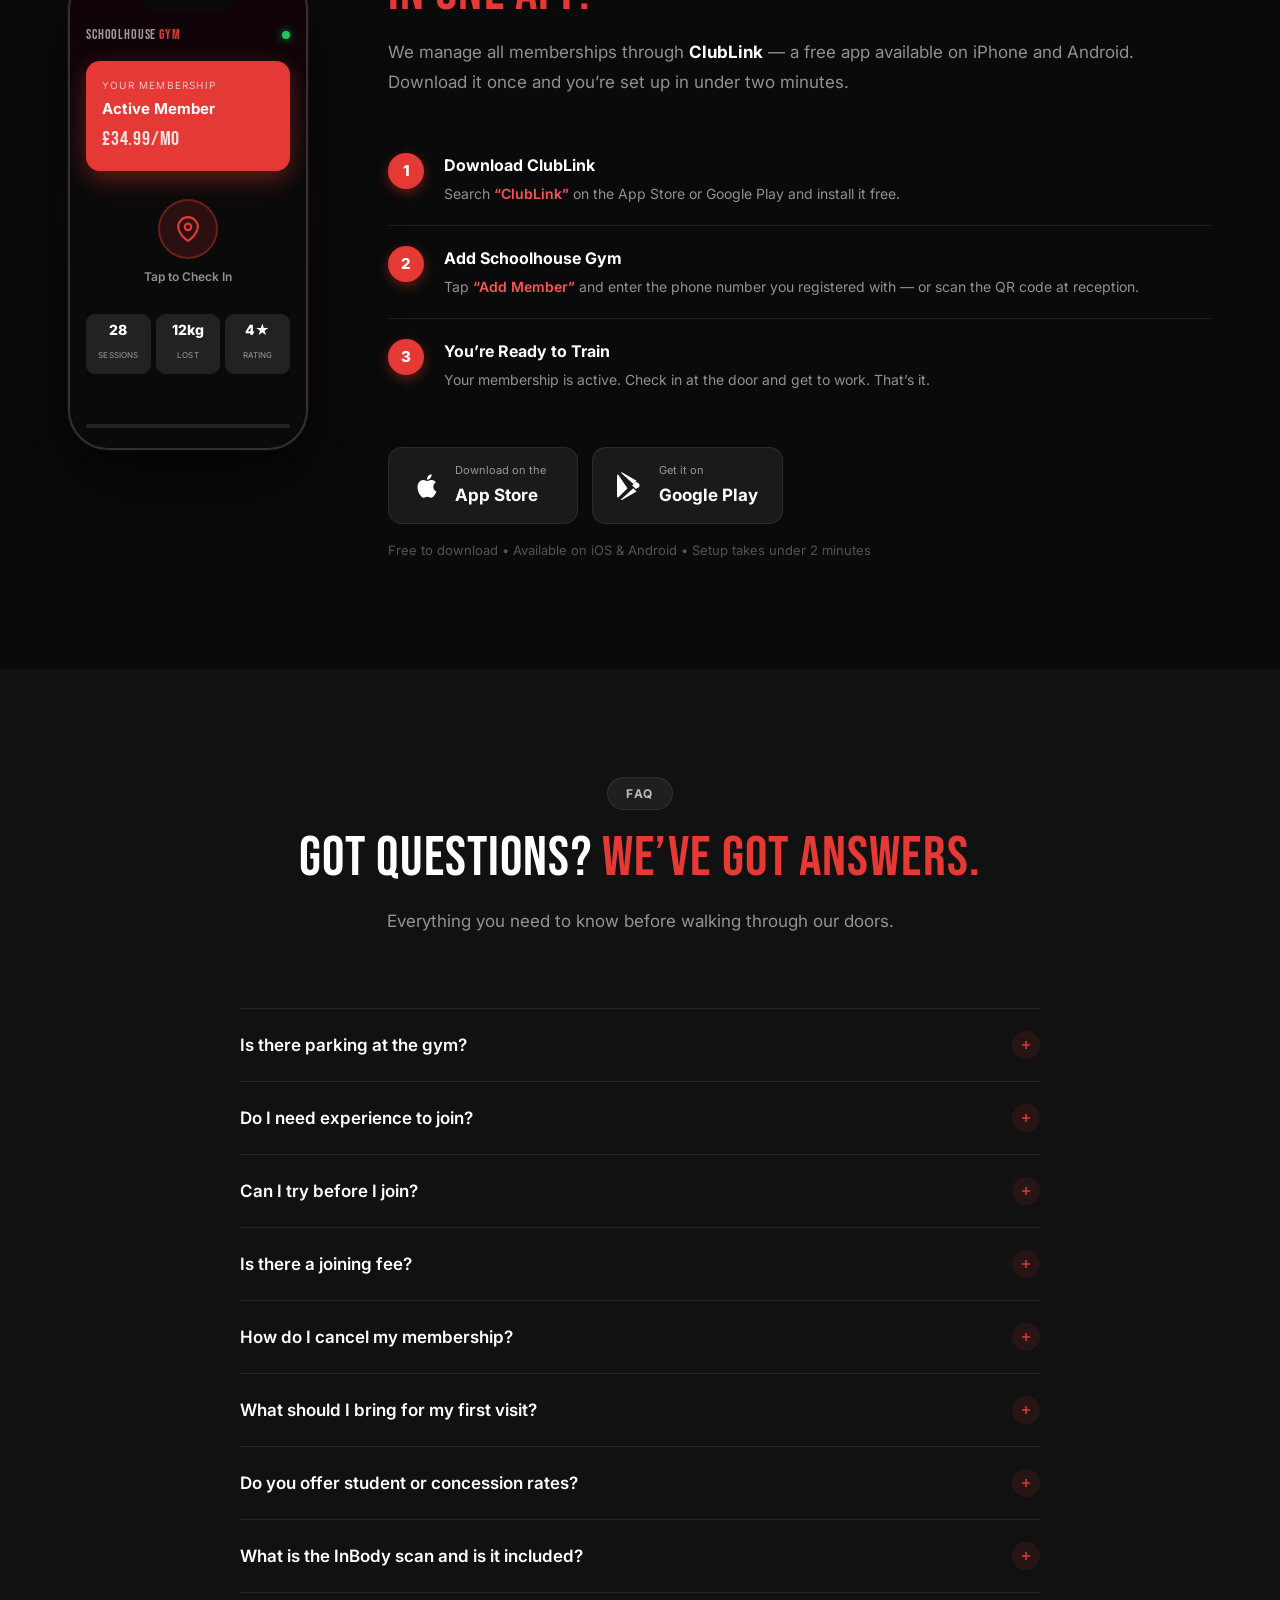
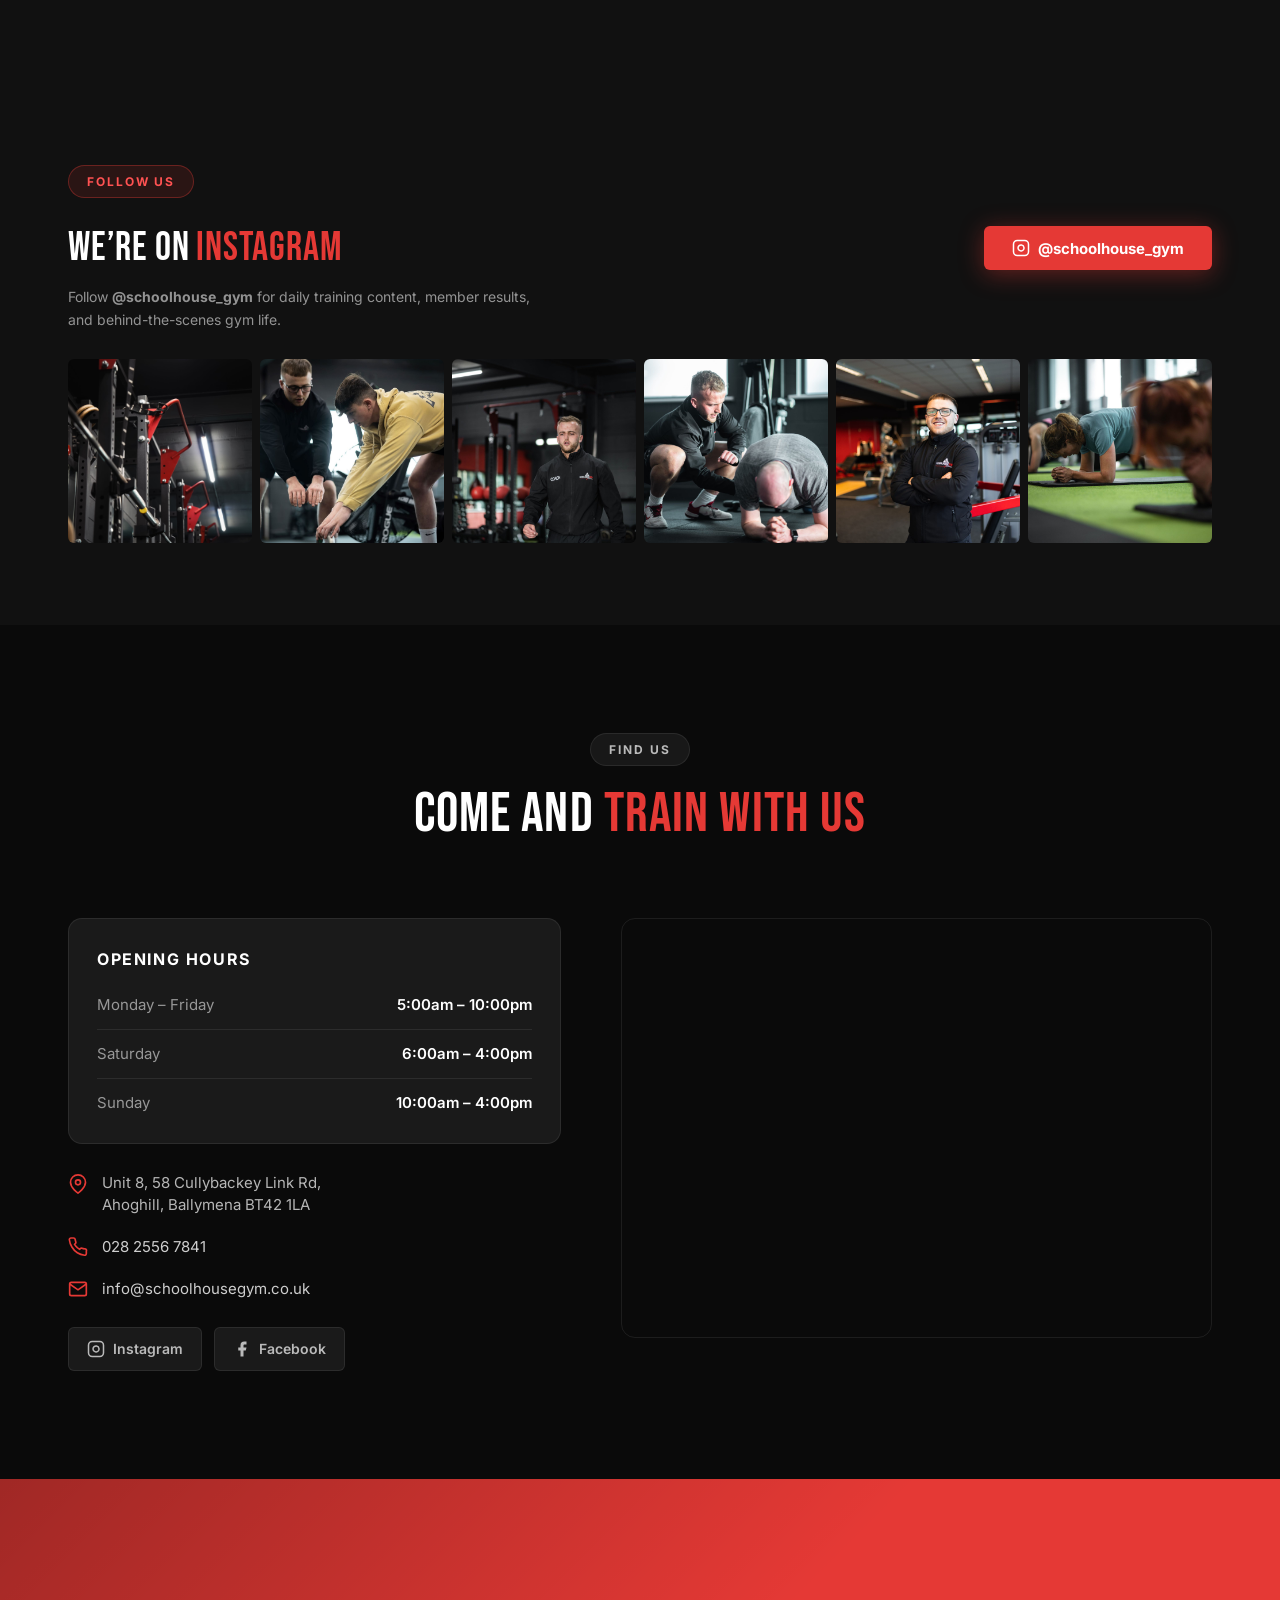
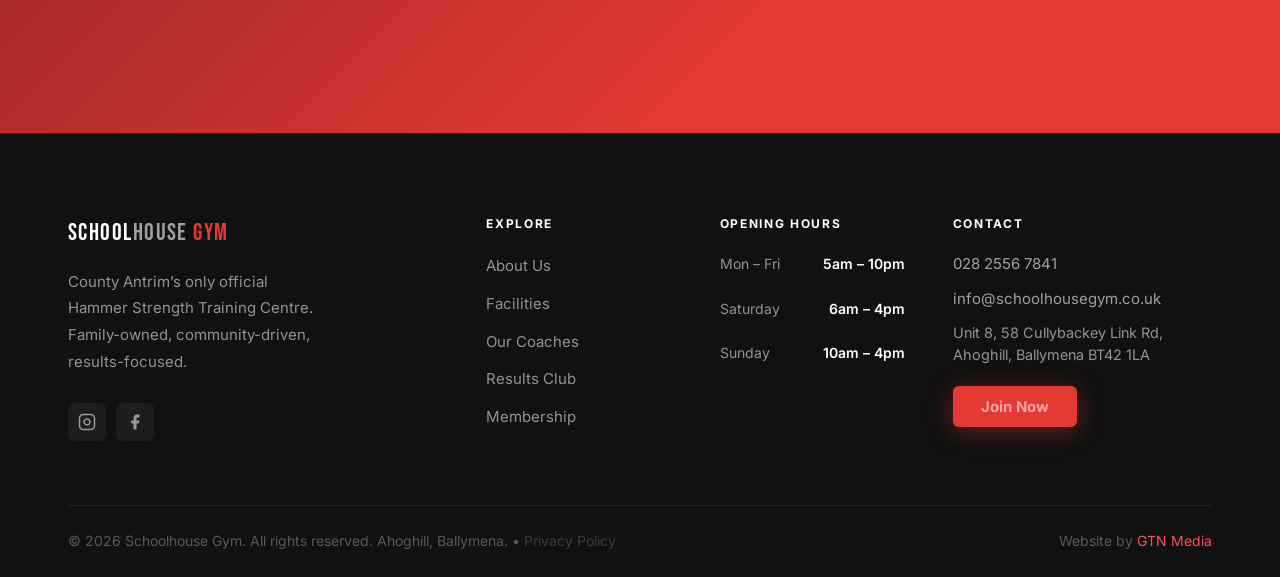
==== commit 839c4dfa: "style: replace day pass emojis with SVG icons" ====
--- a/index.html
+++ b/index.html
@@ -10,7 +10,7 @@
   <link rel="preconnect" href="https://fonts.gstatic.com" crossorigin>
   <link href="https://fonts.googleapis.com/css2?family=Bebas+Neue&family=Inter:wght@400;500;600;700;800;900&display=swap" rel="stylesheet">
   <link rel="icon" type="image/svg+xml" href="favicon.svg">
-  <link rel="stylesheet" href="css/styles.css?v=3">
+  <link rel="stylesheet" href="css/styles.css?v=4">
   <meta property="og:type" content="website">
   <meta property="og:site_name" content="Schoolhouse Gym">
   <meta property="og:title" content="Schoolhouse Gym | Co. Antrim's Only Hammer Strength Gym">
@@ -382,7 +382,7 @@
           </div>
 
         </div>
-        <p class="transformations__note fade-in">&#128247; Replace these with real member before/after photos and stories — ask members for permission first.</p>
+        <p class="transformations__note fade-in">Replace these with real member before/after photos and stories — ask members for permission first.</p>
       </div>
     </section>
 
@@ -636,17 +636,17 @@
             </div>
             <div class="daypass-info">
               <div class="daypass-info__card">
-                <div class="daypass-info__icon">&#128205;</div>
+                <div class="daypass-info__icon"><svg viewBox="0 0 24 24" fill="none" stroke="currentColor" stroke-width="2"><path d="M21 10c0 7-9 13-9 13s-9-6-9-13a9 9 0 0 1 18 0z"/><circle cx="12" cy="10" r="3"/></svg></div>
                 <h4>Where to Find Us</h4>
                 <p>Unit 8, 58 Cullybackey Link Rd, Ahoghill, Ballymena BT42 1LA</p>
               </div>
               <div class="daypass-info__card">
-                <div class="daypass-info__icon">&#9200;</div>
+                <div class="daypass-info__icon"><svg viewBox="0 0 24 24" fill="none" stroke="currentColor" stroke-width="2"><circle cx="12" cy="12" r="10"/><polyline points="12 6 12 12 16 14"/></svg></div>
                 <h4>When We&rsquo;re Open</h4>
                 <p>Mon&ndash;Fri: 5am &ndash; 10pm<br>Sat: 6am &ndash; 4pm<br>Sun: 10am &ndash; 4pm</p>
               </div>
               <div class="daypass-info__card daypass-info__card--highlight">
-                <div class="daypass-info__icon">&#128170;</div>
+                <div class="daypass-info__icon"><svg viewBox="0 0 24 24" fill="none" stroke="currentColor" stroke-width="2"><circle cx="7" cy="12" r="3"/><circle cx="17" cy="12" r="3"/><line x1="10" y1="12" x2="14" y2="12"/></svg></div>
                 <h4>Like What You See?</h4>
                 <p>Join the same day for £34.99/month. Ask at reception and we&rsquo;ll set you up on the spot.</p>
               </div>
@@ -981,6 +981,6 @@
     </div>
   </div>
 
-  <script src="js/main.js?v=3"></script>
+  <script src="js/main.js?v=4"></script>
 </body>
 </html>
--- a/css/styles.css
+++ b/css/styles.css
@@ -1382,7 +1382,19 @@
   border-radius: var(--radius);
   padding: 24px;
 }
-.daypass-info__icon { font-size: 1.5rem; margin-bottom: 10px; }
+.daypass-info__icon {
+  width: 42px;
+  height: 42px;
+  background: var(--red-glow);
+  border-radius: 10px;
+  display: flex;
+  align-items: center;
+  justify-content: center;
+  color: var(--red);
+  margin-bottom: 14px;
+}
+.daypass-info__icon svg { width: 21px; height: 21px; }
+.daypass-info__card--highlight .daypass-info__icon { background: rgba(255,255,255,0.12); }
 .daypass-info__card h4 { font-size: 1rem; font-weight: 700; margin-bottom: 8px; }
 .daypass-info__card p  { font-size: 0.875rem; color: var(--text-muted); line-height: 1.65; }
 .daypass-info__card--highlight {
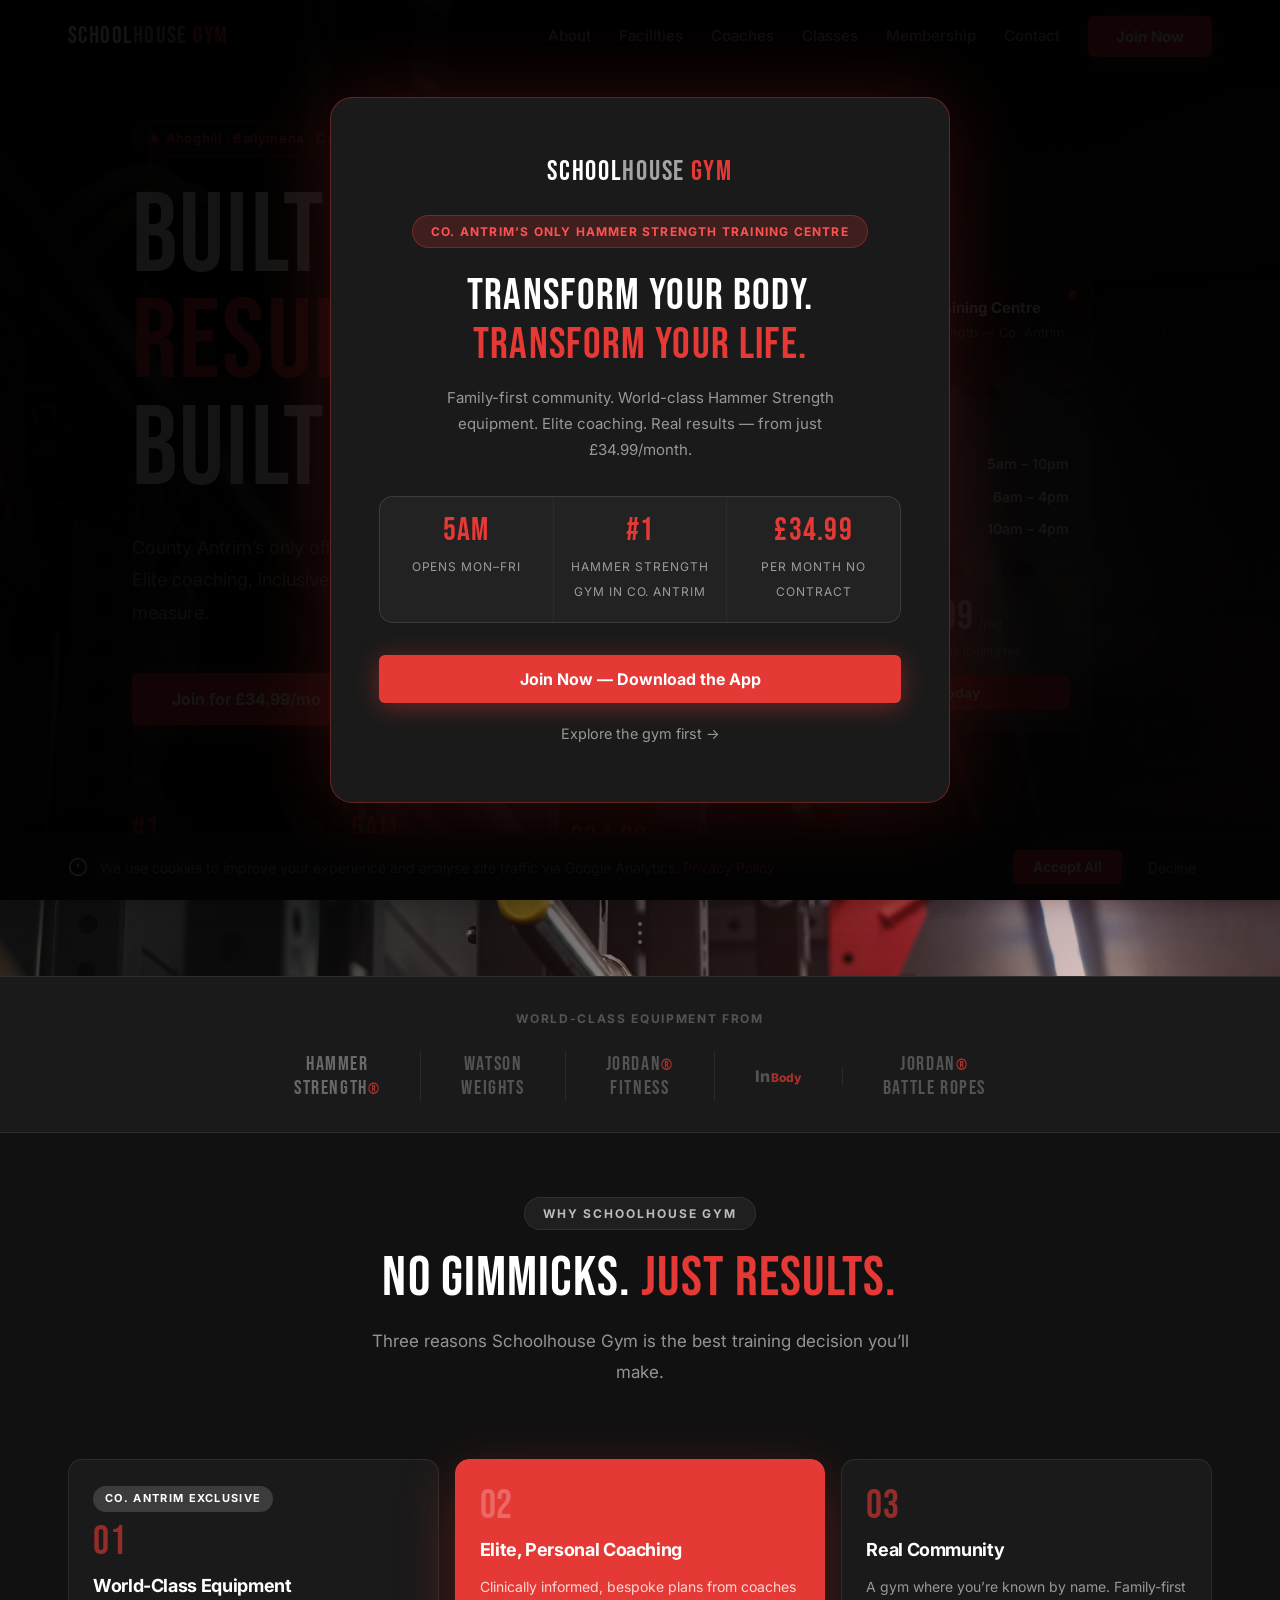
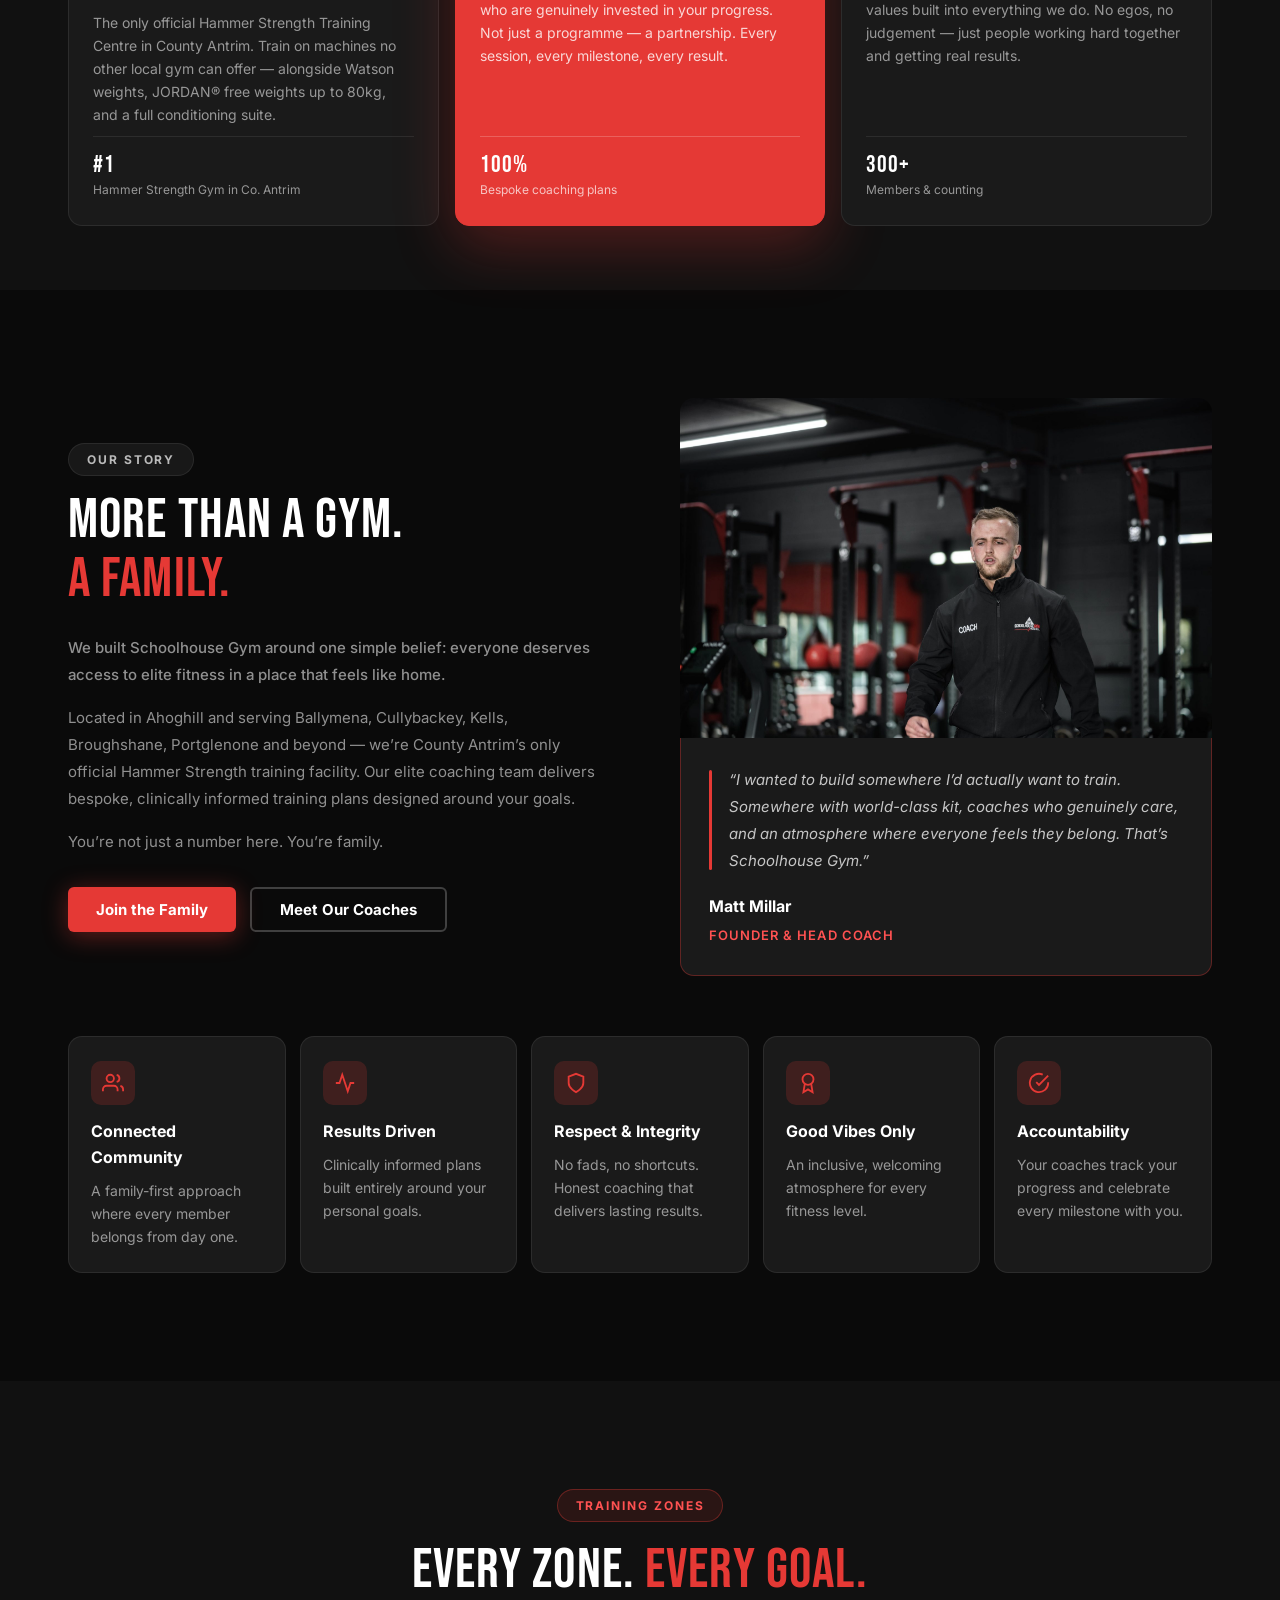
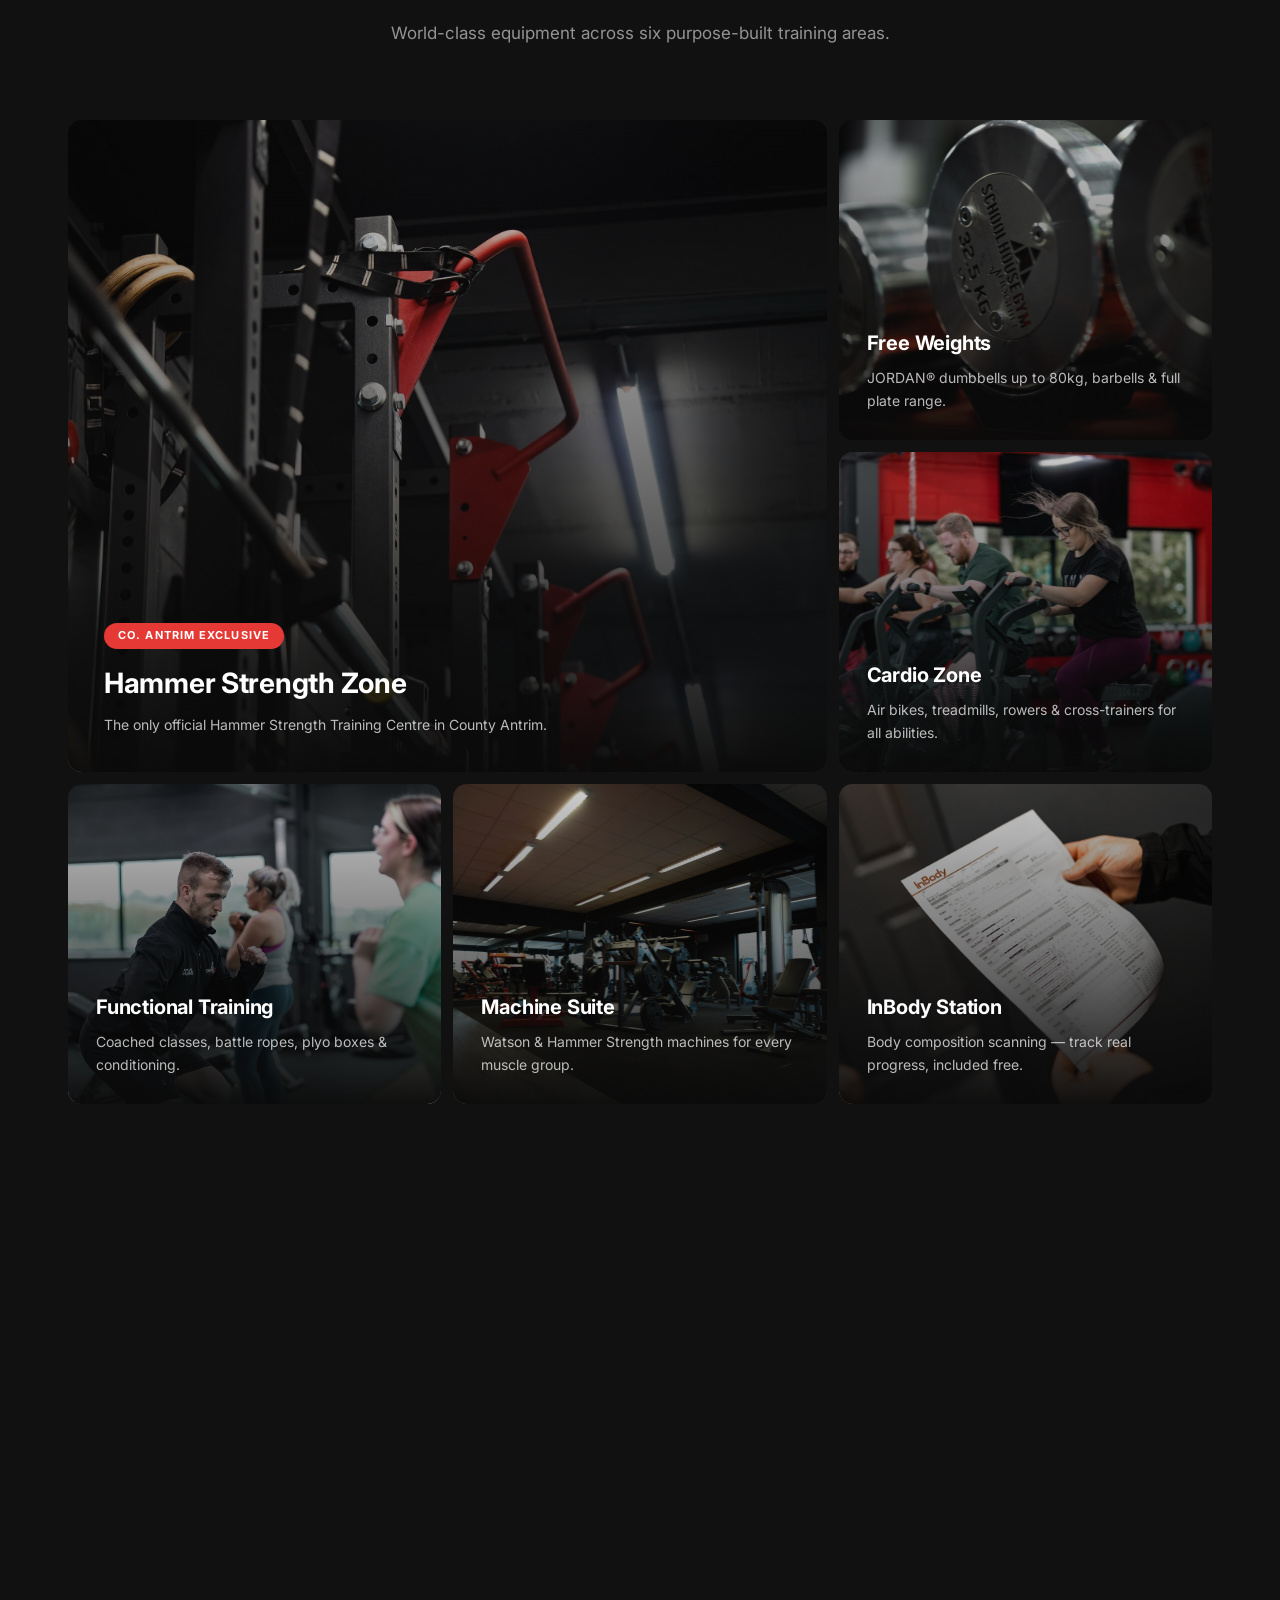
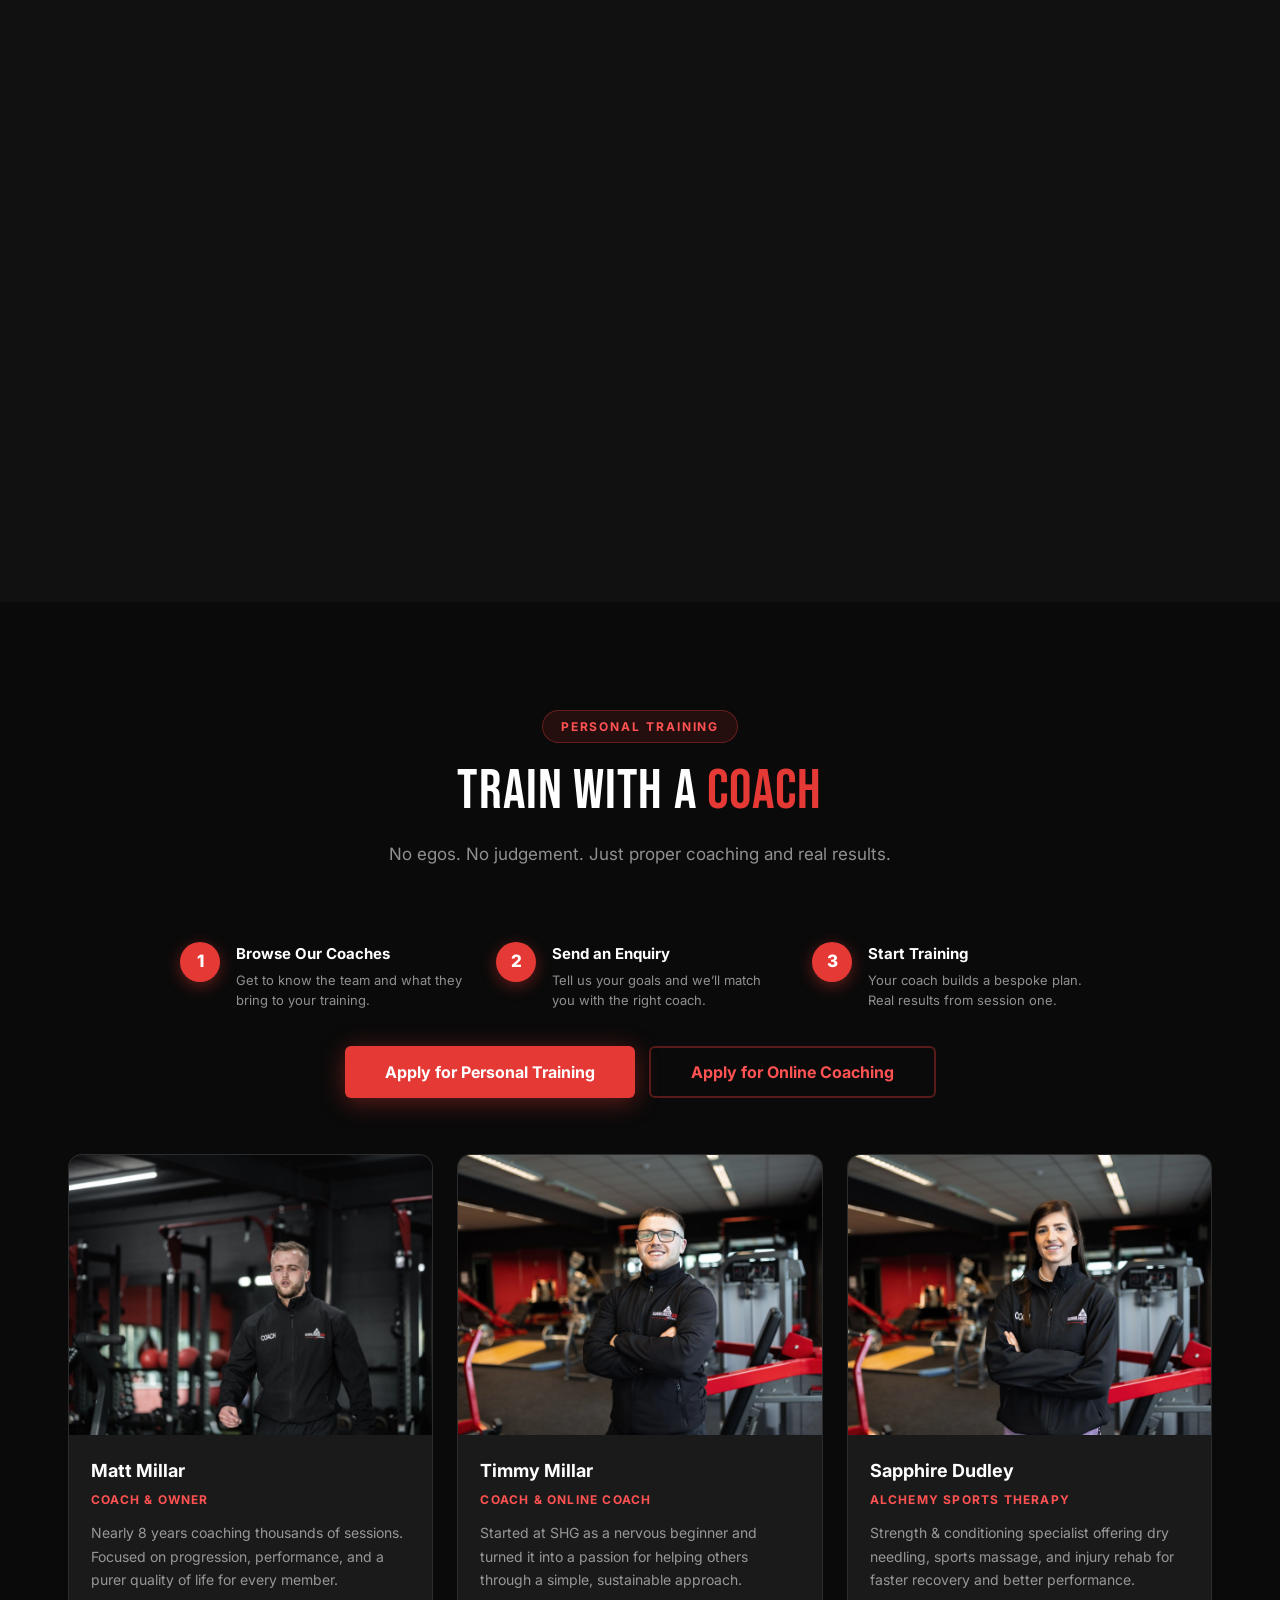
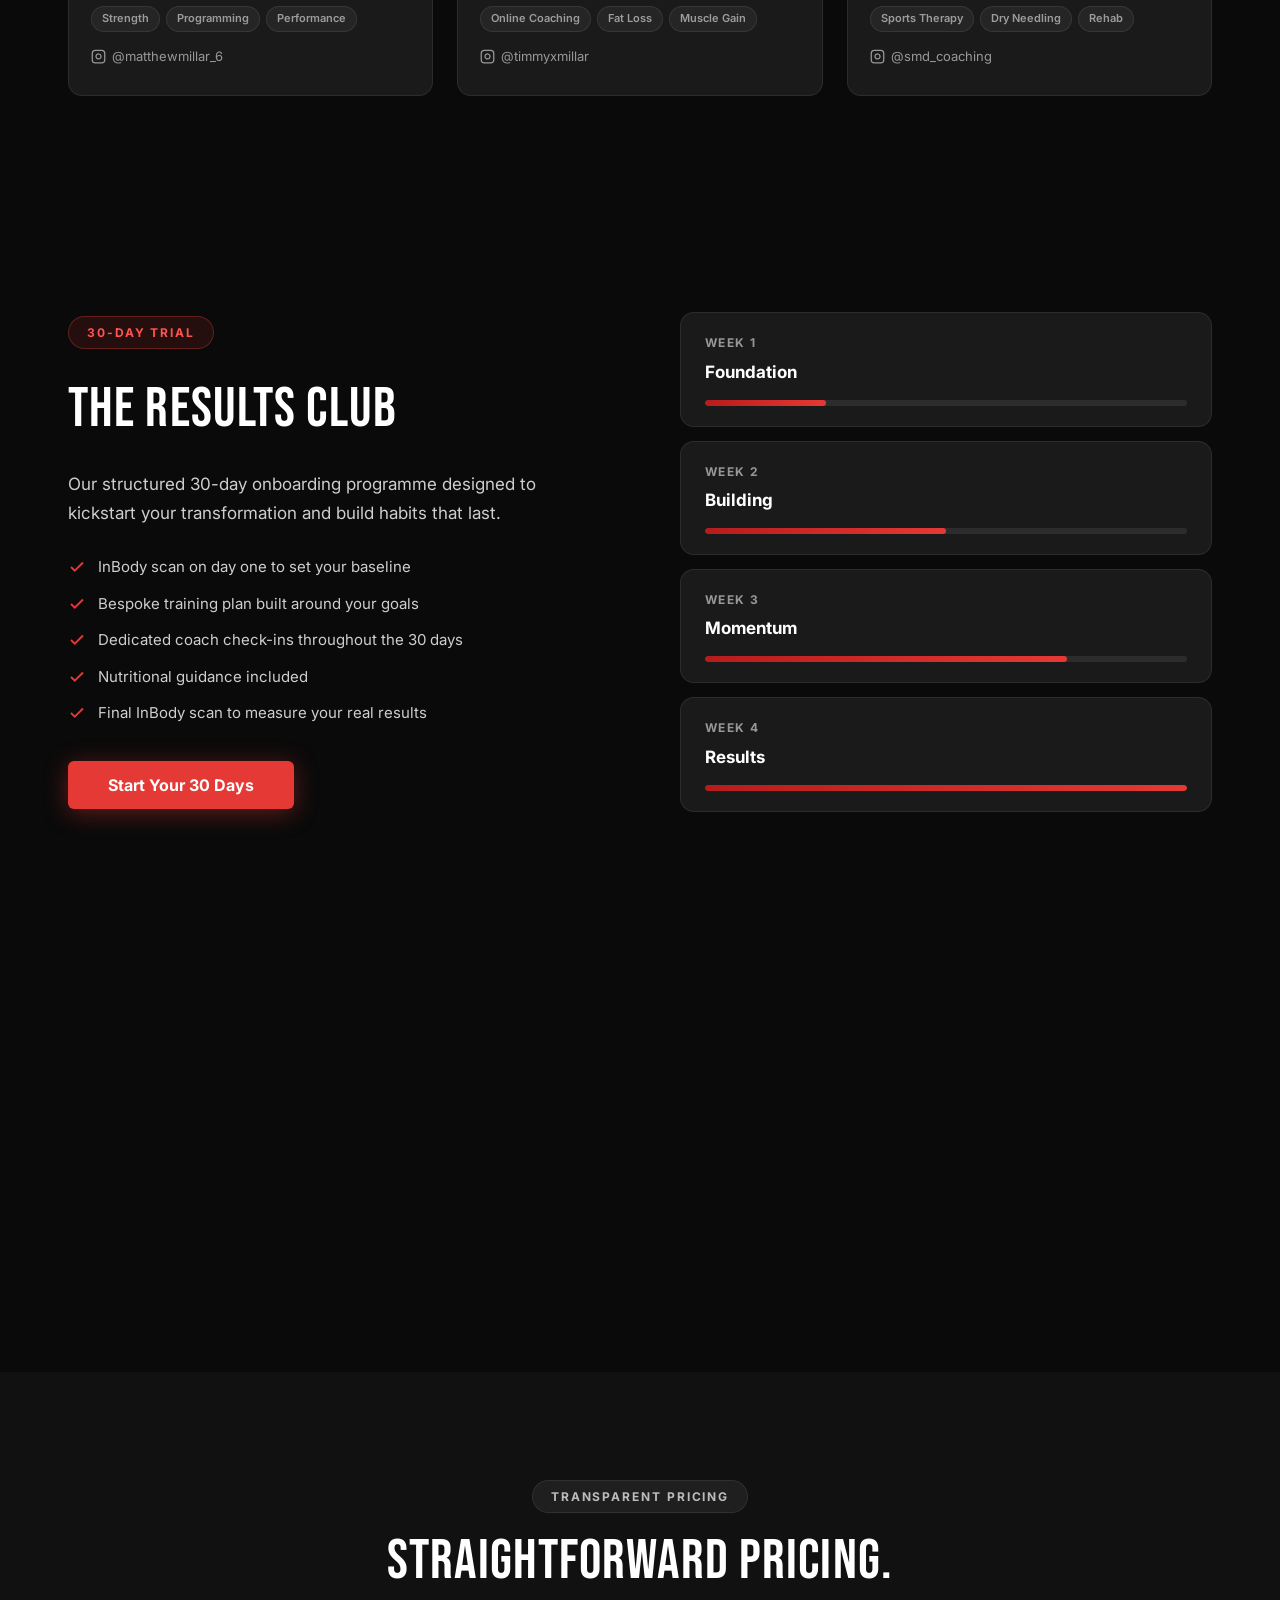
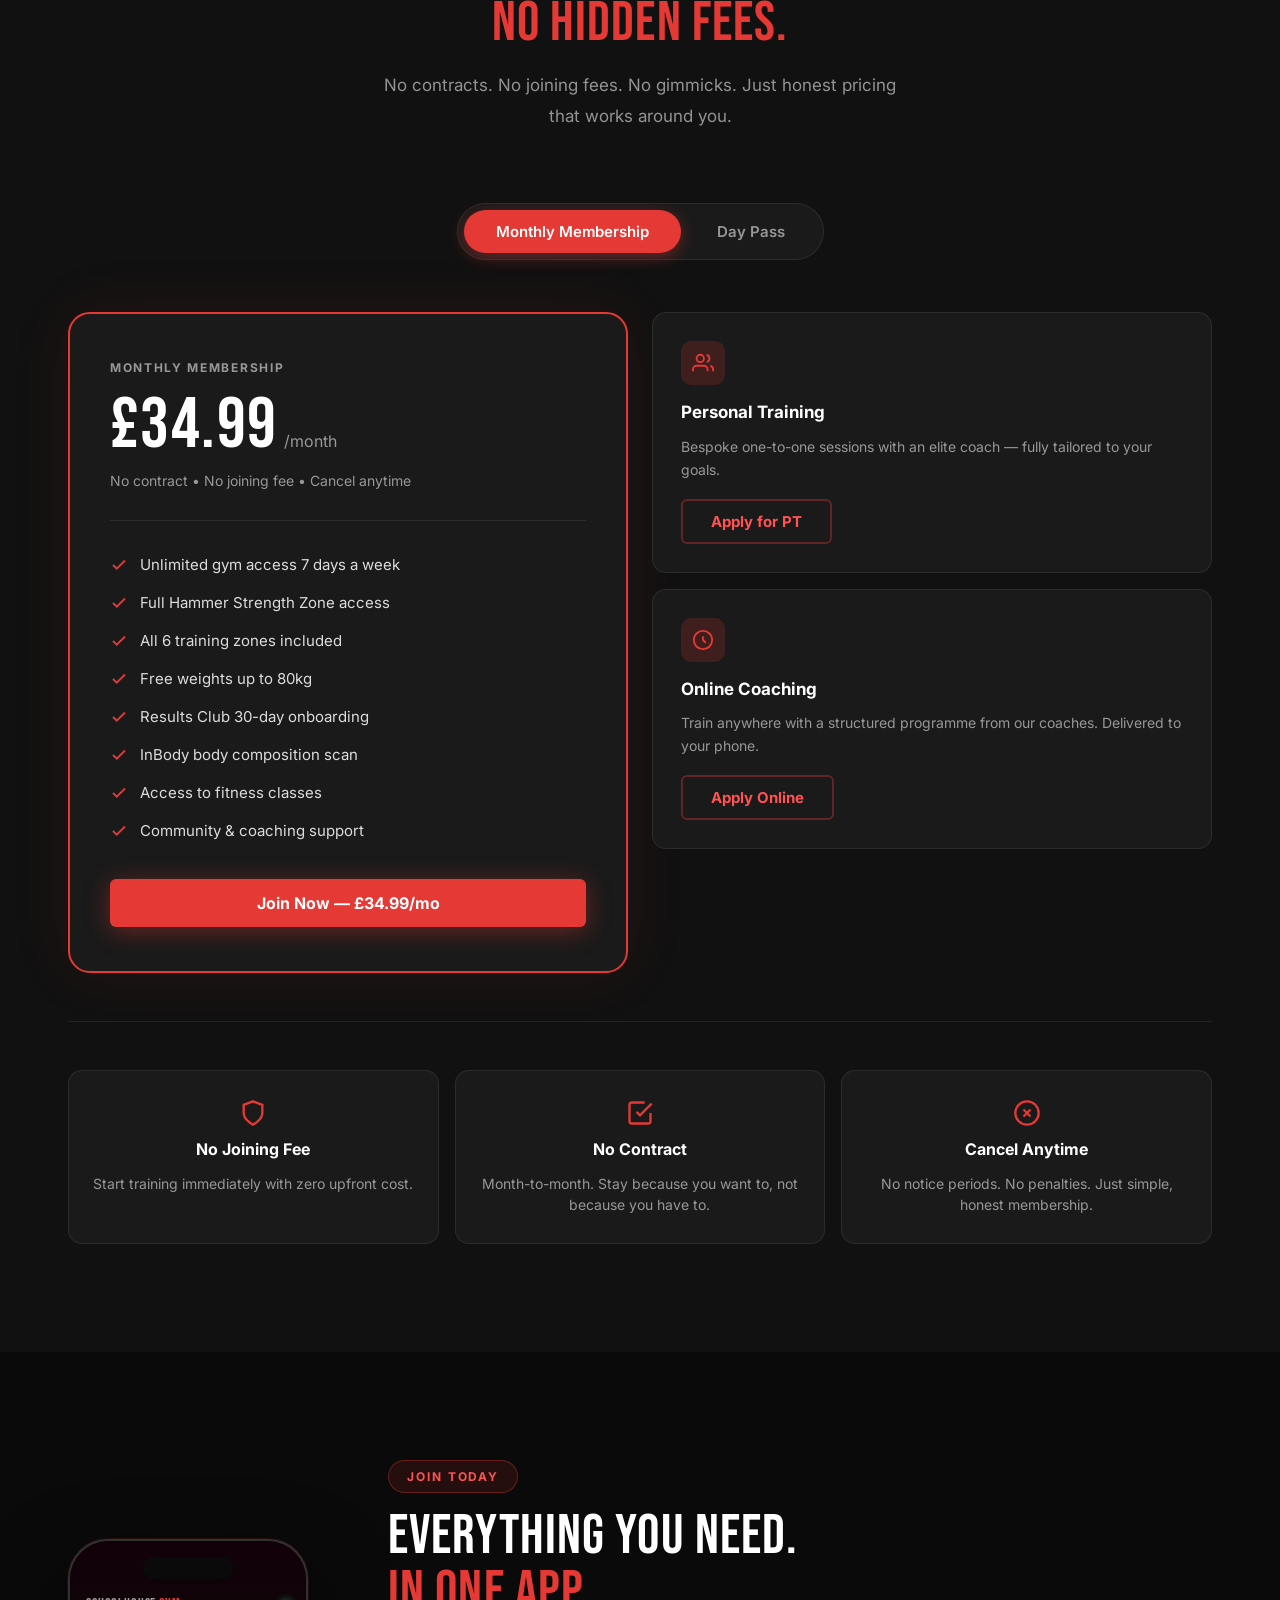
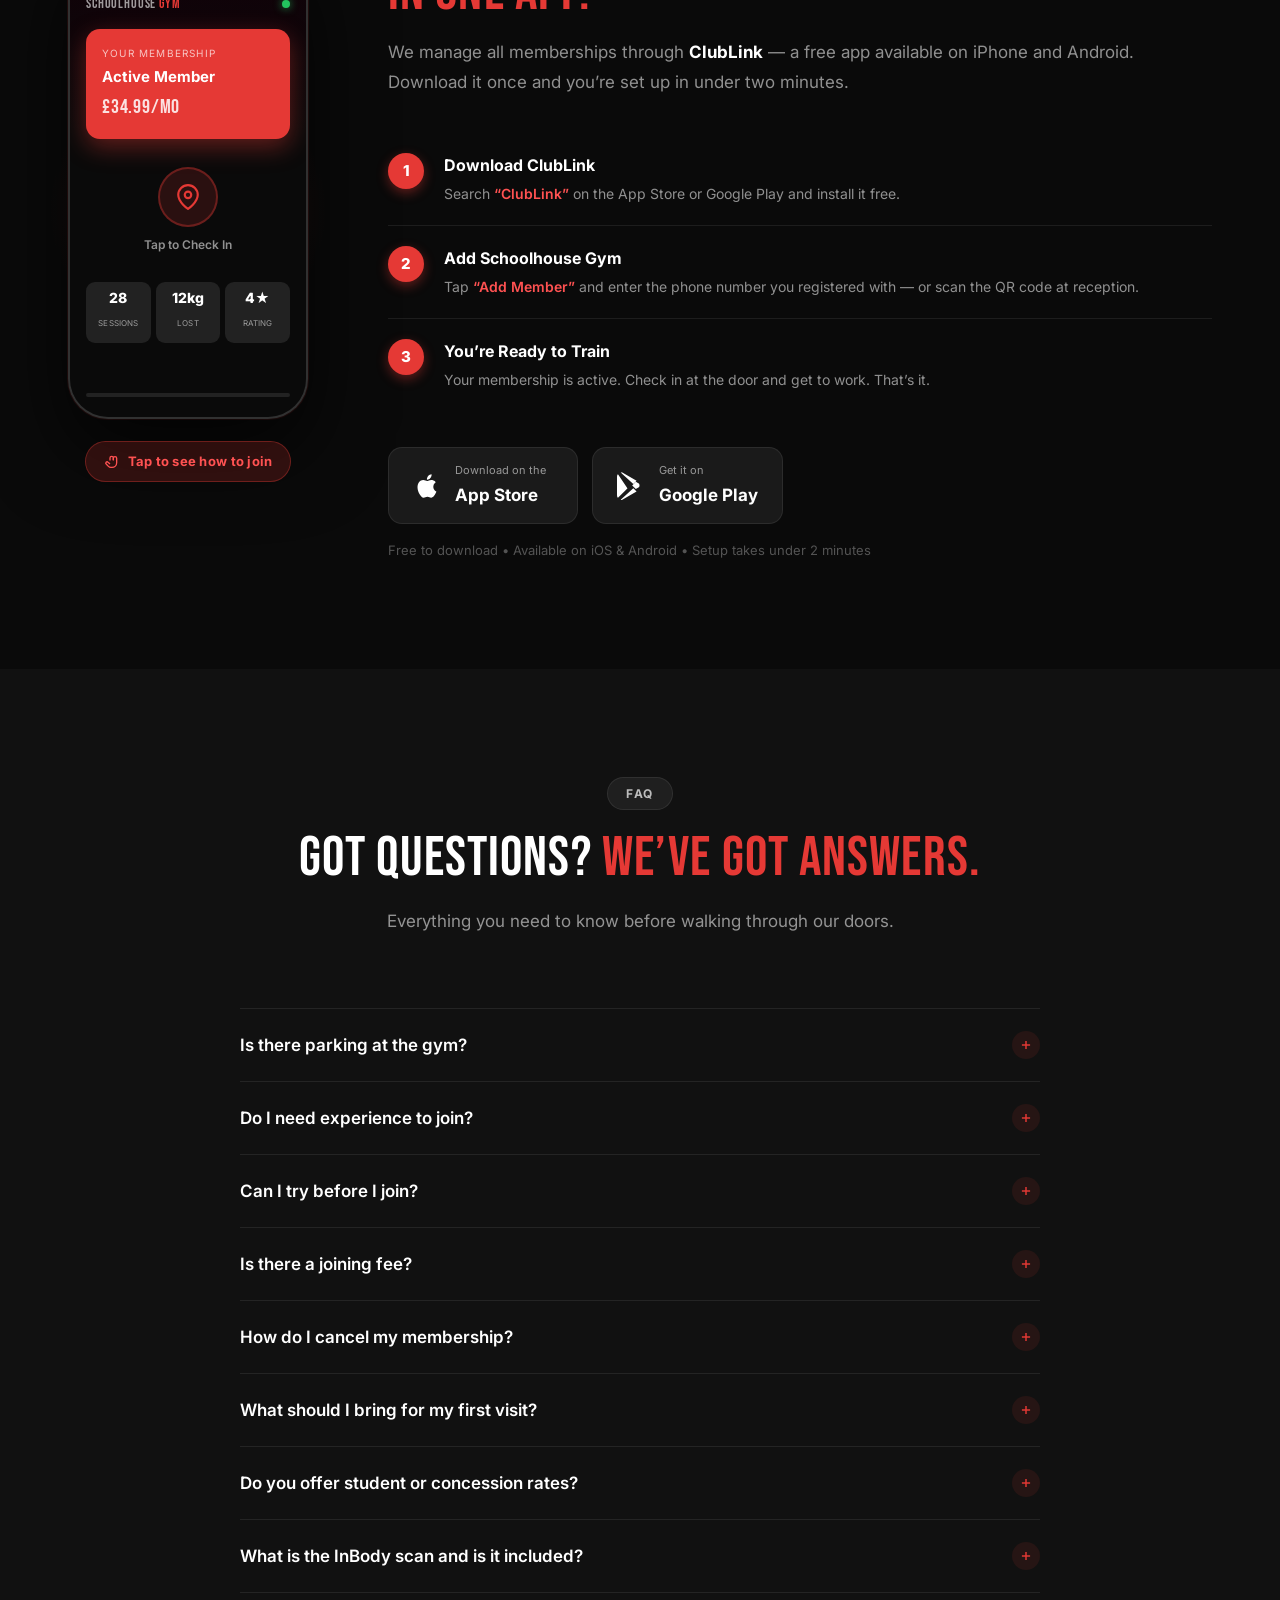
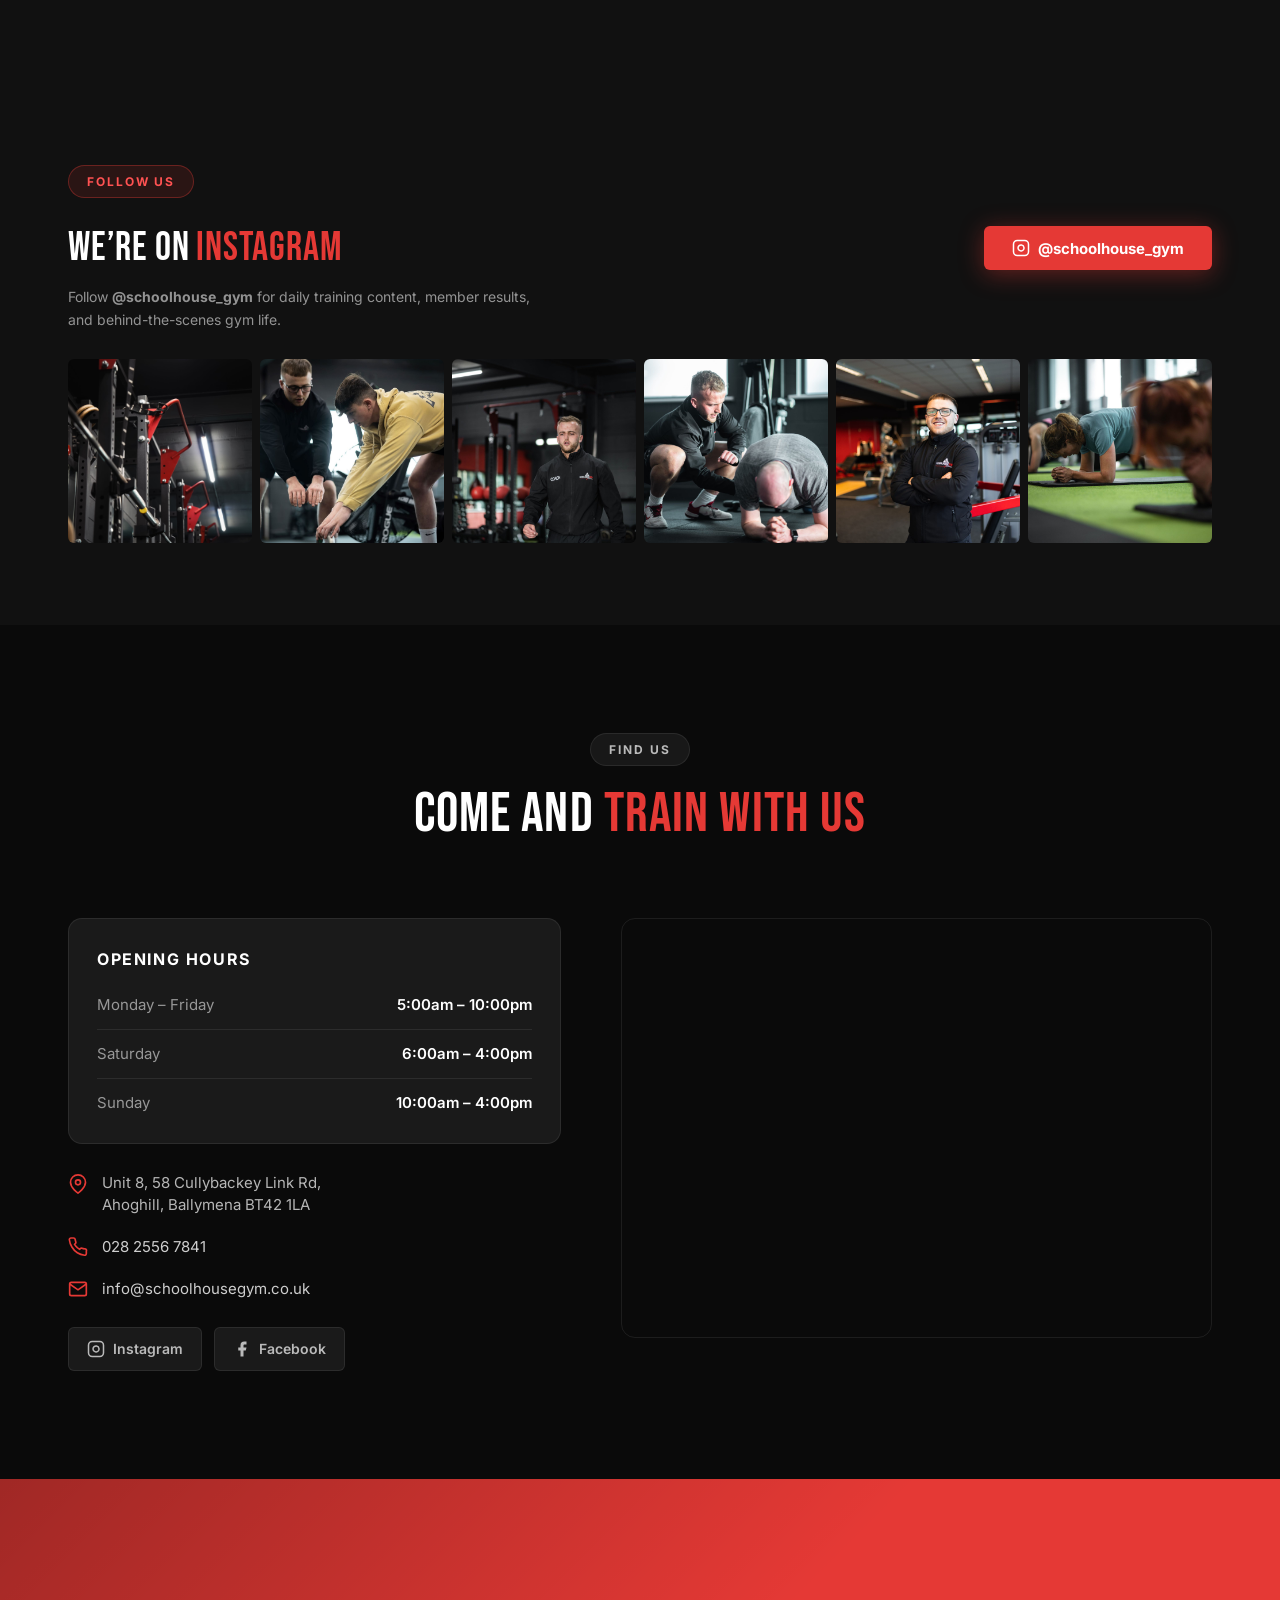
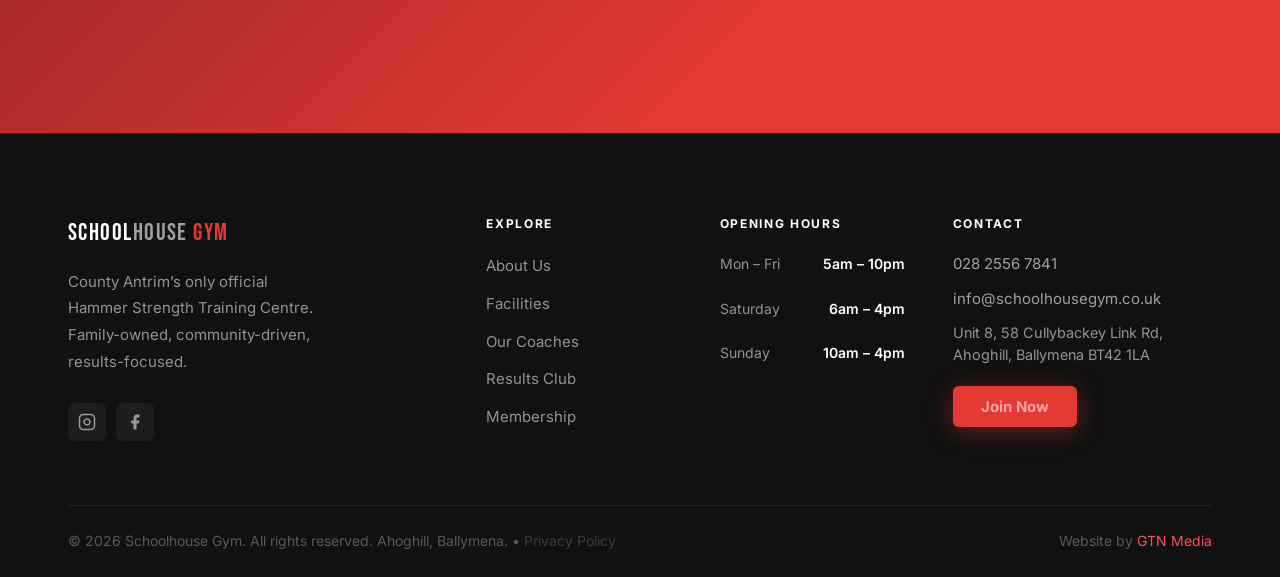
==== commit f319ec88: "feat: tappable phone mockup opens ClubLink join popup with app links" ====
--- a/index.html
+++ b/index.html
@@ -10,7 +10,7 @@
   <link rel="preconnect" href="https://fonts.gstatic.com" crossorigin>
   <link href="https://fonts.googleapis.com/css2?family=Bebas+Neue&family=Inter:wght@400;500;600;700;800;900&display=swap" rel="stylesheet">
   <link rel="icon" type="image/svg+xml" href="favicon.svg">
-  <link rel="stylesheet" href="css/styles.css?v=4">
+  <link rel="stylesheet" href="css/styles.css?v=5">
   <meta property="og:type" content="website">
   <meta property="og:site_name" content="Schoolhouse Gym">
   <meta property="og:title" content="Schoolhouse Gym | Co. Antrim's Only Hammer Strength Gym">
@@ -681,8 +681,8 @@
       <div class="container">
         <div class="app-section__inner">
 
-          <!-- Phone mockup -->
-          <div class="app-mockup fade-in" aria-hidden="true">
+          <!-- Phone mockup (tap to open join popup) -->
+          <div class="app-mockup fade-in" id="app-phone-trigger" role="button" tabindex="0" aria-label="See how to join with the ClubLink app">
             <div class="app-mockup__glow"></div>
             <div class="app-mockup__phone">
               <div class="app-mockup__notch"></div>
@@ -710,6 +710,10 @@
                 <div class="app-screen__bar"></div>
               </div>
             </div>
+            <div class="app-mockup__hint">
+              <svg viewBox="0 0 24 24" fill="none" stroke="currentColor" stroke-width="2"><path d="M9 11.24V7.5a2.5 2.5 0 0 1 5 0v3.74"/><path d="M14 10.5V8a2.5 2.5 0 0 1 5 0v6.5a7 7 0 0 1-7 7h-1.79a5 5 0 0 1-3.53-1.46l-3.43-3.43a2 2 0 0 1 2.83-2.83L9 16.5"/></svg>
+              Tap to see how to join
+            </div>
           </div>
 
           <!-- Content -->
@@ -959,6 +963,32 @@
     </div>
   </footer>
 
+  <!-- App Join Popup (opened by tapping the phone mockup) -->
+  <div class="app-popup" id="app-popup" role="dialog" aria-modal="true" aria-labelledby="app-popup-title" hidden>
+    <div class="app-popup__backdrop" id="app-popup-backdrop"></div>
+    <div class="app-popup__inner">
+      <button class="app-popup__close" id="app-popup-close" aria-label="Close">&times;</button>
+      <div class="app-popup__logo"><span class="logo-s">School</span><span class="logo-h">house</span>&nbsp;<span class="logo-g">GYM</span></div>
+      <h3 id="app-popup-title">Join via the ClubLink App</h3>
+      <p class="app-popup__sub">We manage memberships through <strong>ClubLink</strong> &mdash; free on iPhone &amp; Android. You&rsquo;re set up in under 2 minutes.</p>
+      <div class="app-popup__steps">
+        <div class="app-popup__step"><span>1</span><div><strong>Download ClubLink</strong><p>Free on the App Store or Google Play.</p></div></div>
+        <div class="app-popup__step"><span>2</span><div><strong>Add Schoolhouse Gym</strong><p>Tap &ldquo;Add Member&rdquo; and enter your registered phone number, or scan the QR code at reception.</p></div></div>
+        <div class="app-popup__step"><span>3</span><div><strong>Start Training</strong><p>£34.99/month, no contract. Check in at the door &mdash; that&rsquo;s it.</p></div></div>
+      </div>
+      <div class="app-popup__badges">
+        <a href="https://apps.apple.com/gb/app/clublink/id1476551554" class="app-badge app-badge--apple" target="_blank" rel="noopener">
+          <svg viewBox="0 0 24 24" fill="currentColor"><path d="M18.71 19.5c-.83 1.24-1.71 2.45-3.05 2.47-1.34.03-1.77-.79-3.29-.79-1.53 0-2 .77-3.27.82-1.31.05-2.3-1.32-3.14-2.53C4.25 17 2.94 12.45 4.7 9.39c.87-1.52 2.43-2.48 4.12-2.51 1.28-.02 2.5.87 3.29.87.78 0 2.26-1.07 3.8-.91.65.03 2.47.26 3.64 1.98-.09.06-2.17 1.28-2.15 3.81.03 3.02 2.65 4.03 2.68 4.04-.03.07-.42 1.44-1.38 2.83M13 3.5c.73-.83 1.94-1.46 2.94-1.5.13 1.17-.34 2.35-1.04 3.19-.69.85-1.83 1.51-2.95 1.42-.15-1.15.41-2.35 1.05-3.11z"/></svg>
+          <div><span>Download on the</span><strong>App Store</strong></div>
+        </a>
+        <a href="https://play.google.com/store/apps/details?id=com.clubmanagercentral.myclub" class="app-badge app-badge--google" target="_blank" rel="noopener">
+          <svg viewBox="0 0 24 24" fill="currentColor"><path d="M3.18 23.76c.3.17.64.24.99.19l12.6-7.27-2.8-2.8-10.79 9.88zM.73 1.94C.27 2.4 0 3.12 0 4.04v15.92c0 .92.27 1.64.73 2.1l.11.11L8.9 14.1v-.2L.84 1.83l-.11.11zm17.58 7.7l-2.18-1.26-3.11 3.11 3.11 3.11 2.19-1.26c.62-.36.99-.94.99-1.85 0-.91-.38-1.49-1-1.85zM4.17.24l12.6 7.27-2.8 2.8L3.18.43A1.23 1.23 0 0 0 4.17.24z"/></svg>
+          <div><span>Get it on</span><strong>Google Play</strong></div>
+        </a>
+      </div>
+    </div>
+  </div>
+
   <!-- Floating Join CTA -->
   <a href="#download-app" class="float-cta" id="float-cta">Join Now &mdash; £34.99/mo</a>
 
@@ -981,6 +1011,6 @@
     </div>
   </div>
 
-  <script src="js/main.js?v=4"></script>
+  <script src="js/main.js?v=5"></script>
 </body>
 </html>
--- a/css/styles.css
+++ b/css/styles.css
@@ -1437,7 +1437,36 @@
   gap: 80px;
   align-items: center;
 }
-.app-mockup { position: relative; display: flex; justify-content: center; flex-shrink: 0; }
+.app-mockup {
+  position: relative;
+  display: flex;
+  flex-direction: column;
+  align-items: center;
+  flex-shrink: 0;
+  cursor: pointer;
+  transition: transform var(--ease-out);
+}
+.app-mockup:hover { transform: translateY(-4px); }
+.app-mockup:focus-visible { outline: 2px solid var(--red); outline-offset: 8px; border-radius: var(--radius-lg); }
+.app-mockup__hint {
+  display: inline-flex;
+  align-items: center;
+  gap: 8px;
+  margin-top: 22px;
+  padding: 9px 18px;
+  border-radius: var(--radius-pill);
+  background: var(--red-glow);
+  border: 1px solid var(--border-red);
+  color: var(--red-light);
+  font-size: 0.8125rem;
+  font-weight: 700;
+  letter-spacing: 0.02em;
+  position: relative;
+  z-index: 1;
+  animation: pulse 2.4s infinite;
+}
+.app-mockup__hint svg { width: 16px; height: 16px; }
+.app-mockup:hover .app-mockup__hint { background: var(--red); color: var(--white); border-color: var(--red); }
 .app-mockup__glow {
   position: absolute;
   width: 280px;
@@ -1593,6 +1622,90 @@
 .app-badge--google svg { fill: var(--white); }
 .app-badge--google:hover { border-color: var(--border-red); background: var(--red-glow); }
 .app-section__note { font-size: 0.8125rem; color: rgba(255,255,255,0.3); }
+
+/* App join popup (opened by tapping the phone) */
+.app-popup {
+  position: fixed;
+  inset: 0;
+  z-index: 9998;
+  display: flex;
+  align-items: center;
+  justify-content: center;
+  padding: 20px;
+  overflow-y: auto;
+}
+.app-popup[hidden] { display: none; }
+.app-popup__backdrop {
+  position: absolute;
+  inset: 0;
+  background: rgba(0,0,0,0.9);
+  backdrop-filter: blur(8px);
+  -webkit-backdrop-filter: blur(8px);
+  animation: modalEnter 0.3s ease-out forwards;
+}
+.app-popup__inner {
+  position: relative;
+  z-index: 1;
+  margin: auto;
+  width: 100%;
+  max-width: 480px;
+  max-height: calc(100svh - 40px);
+  overflow-y: auto;
+  background: var(--black-card);
+  border: 1px solid var(--border-red);
+  border-radius: var(--radius-lg);
+  padding: 36px 32px;
+  text-align: center;
+  box-shadow: 0 0 80px rgba(229,57,53,0.2), var(--shadow-lg);
+  animation: modalSlide 0.35s cubic-bezier(0.22,1,0.36,1) both;
+}
+.app-popup__close {
+  position: absolute;
+  top: 14px;
+  right: 16px;
+  width: 34px;
+  height: 34px;
+  border-radius: 50%;
+  background: rgba(255,255,255,0.06);
+  color: var(--text-muted);
+  font-size: 1.5rem;
+  line-height: 1;
+  display: flex;
+  align-items: center;
+  justify-content: center;
+  transition: all var(--ease);
+}
+.app-popup__close:hover { background: var(--red); color: var(--white); }
+.app-popup__logo { font-family: var(--font-heading); font-size: 1.375rem; letter-spacing: 0.06em; margin-bottom: 14px; }
+.app-popup__inner h3 {
+  font-family: var(--font-heading);
+  font-size: 1.875rem;
+  font-weight: 400;
+  letter-spacing: 0.02em;
+  margin-bottom: 10px;
+}
+.app-popup__sub { font-size: 0.9rem; color: var(--text-muted); line-height: 1.6; margin-bottom: 28px; }
+.app-popup__sub strong { color: var(--white); }
+.app-popup__steps { display: flex; flex-direction: column; gap: 16px; margin-bottom: 28px; text-align: left; }
+.app-popup__step { display: flex; align-items: flex-start; gap: 14px; }
+.app-popup__step span {
+  width: 32px;
+  height: 32px;
+  border-radius: 50%;
+  background: var(--red);
+  color: var(--white);
+  font-weight: 800;
+  font-size: 0.9375rem;
+  display: flex;
+  align-items: center;
+  justify-content: center;
+  flex-shrink: 0;
+  box-shadow: 0 4px 12px rgba(229,57,53,0.4);
+}
+.app-popup__step strong { display: block; font-size: 0.9375rem; font-weight: 700; margin-bottom: 3px; }
+.app-popup__step p { font-size: 0.8125rem; color: var(--text-muted); line-height: 1.55; }
+.app-popup__badges { display: flex; gap: 12px; }
+.app-popup__badges .app-badge { flex: 1; min-width: 0; justify-content: center; }
 
 /* ============================================================
    3-PILLAR WHY US
